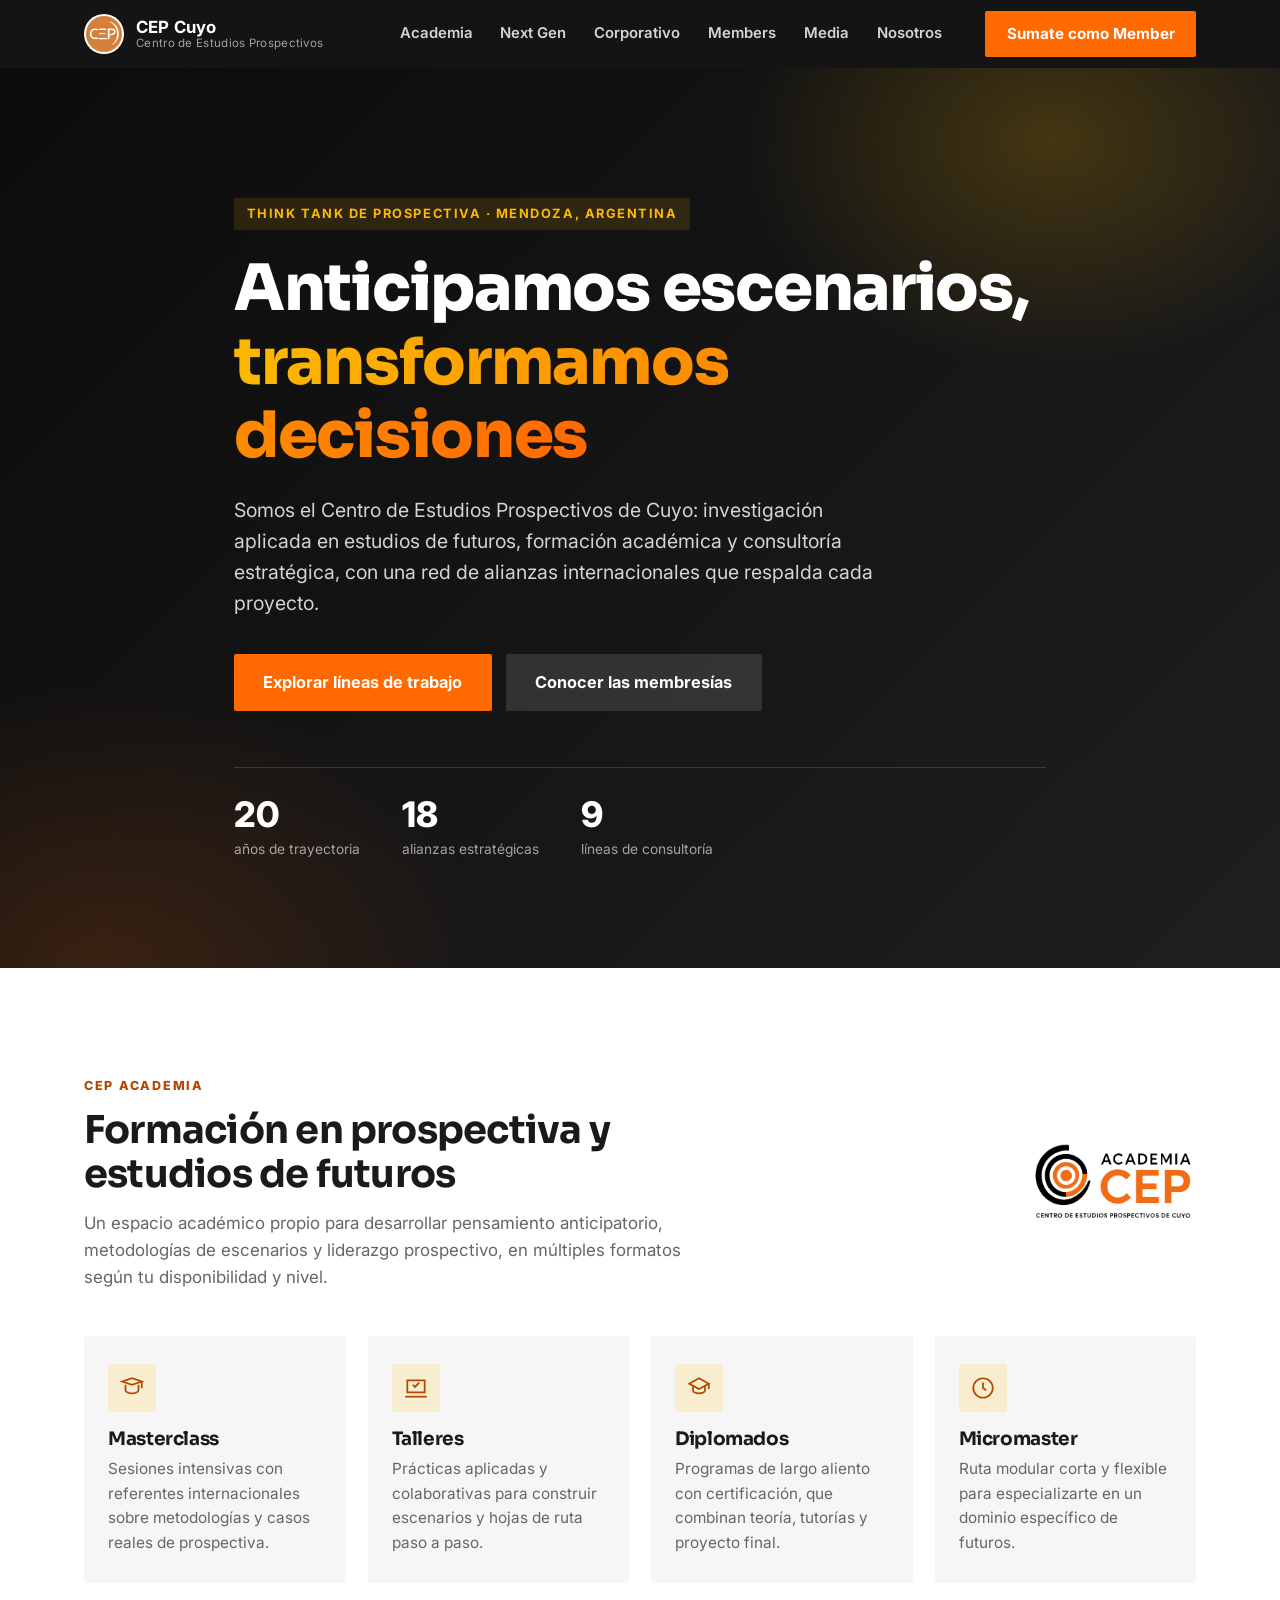
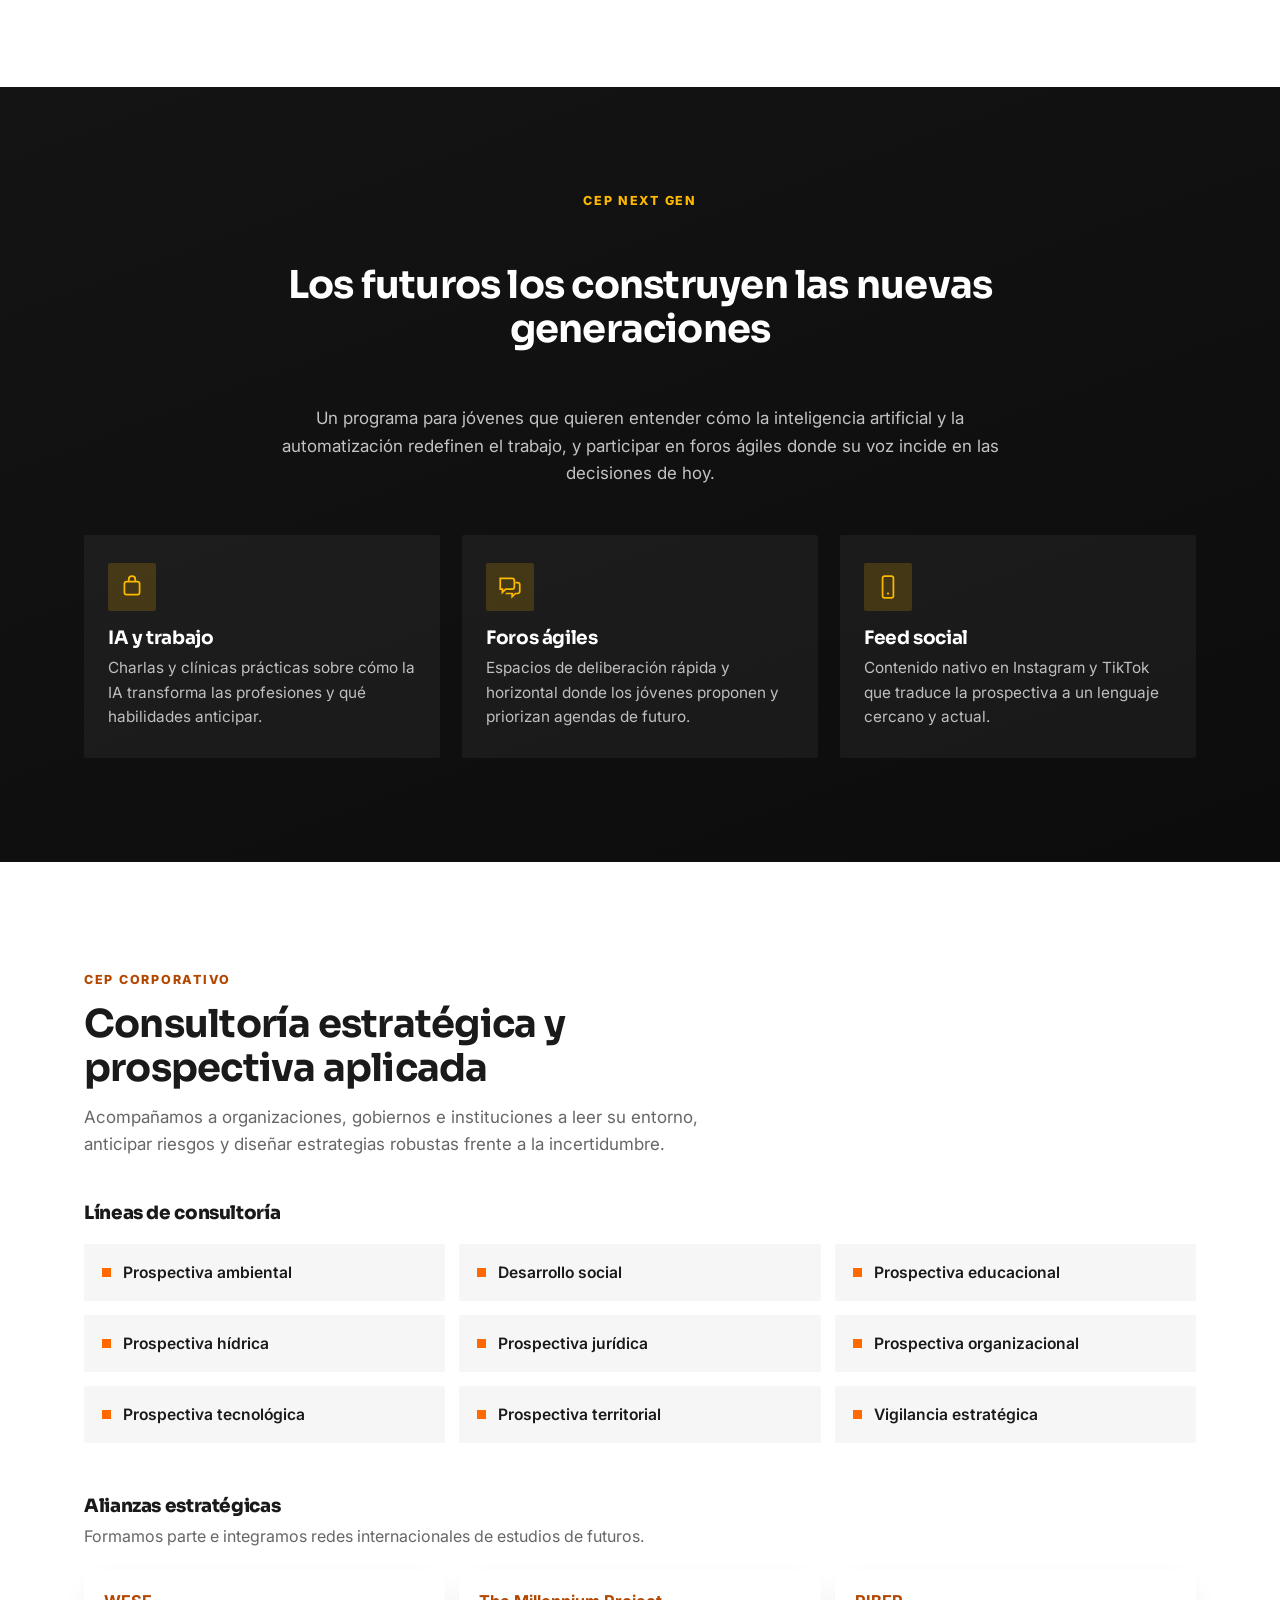
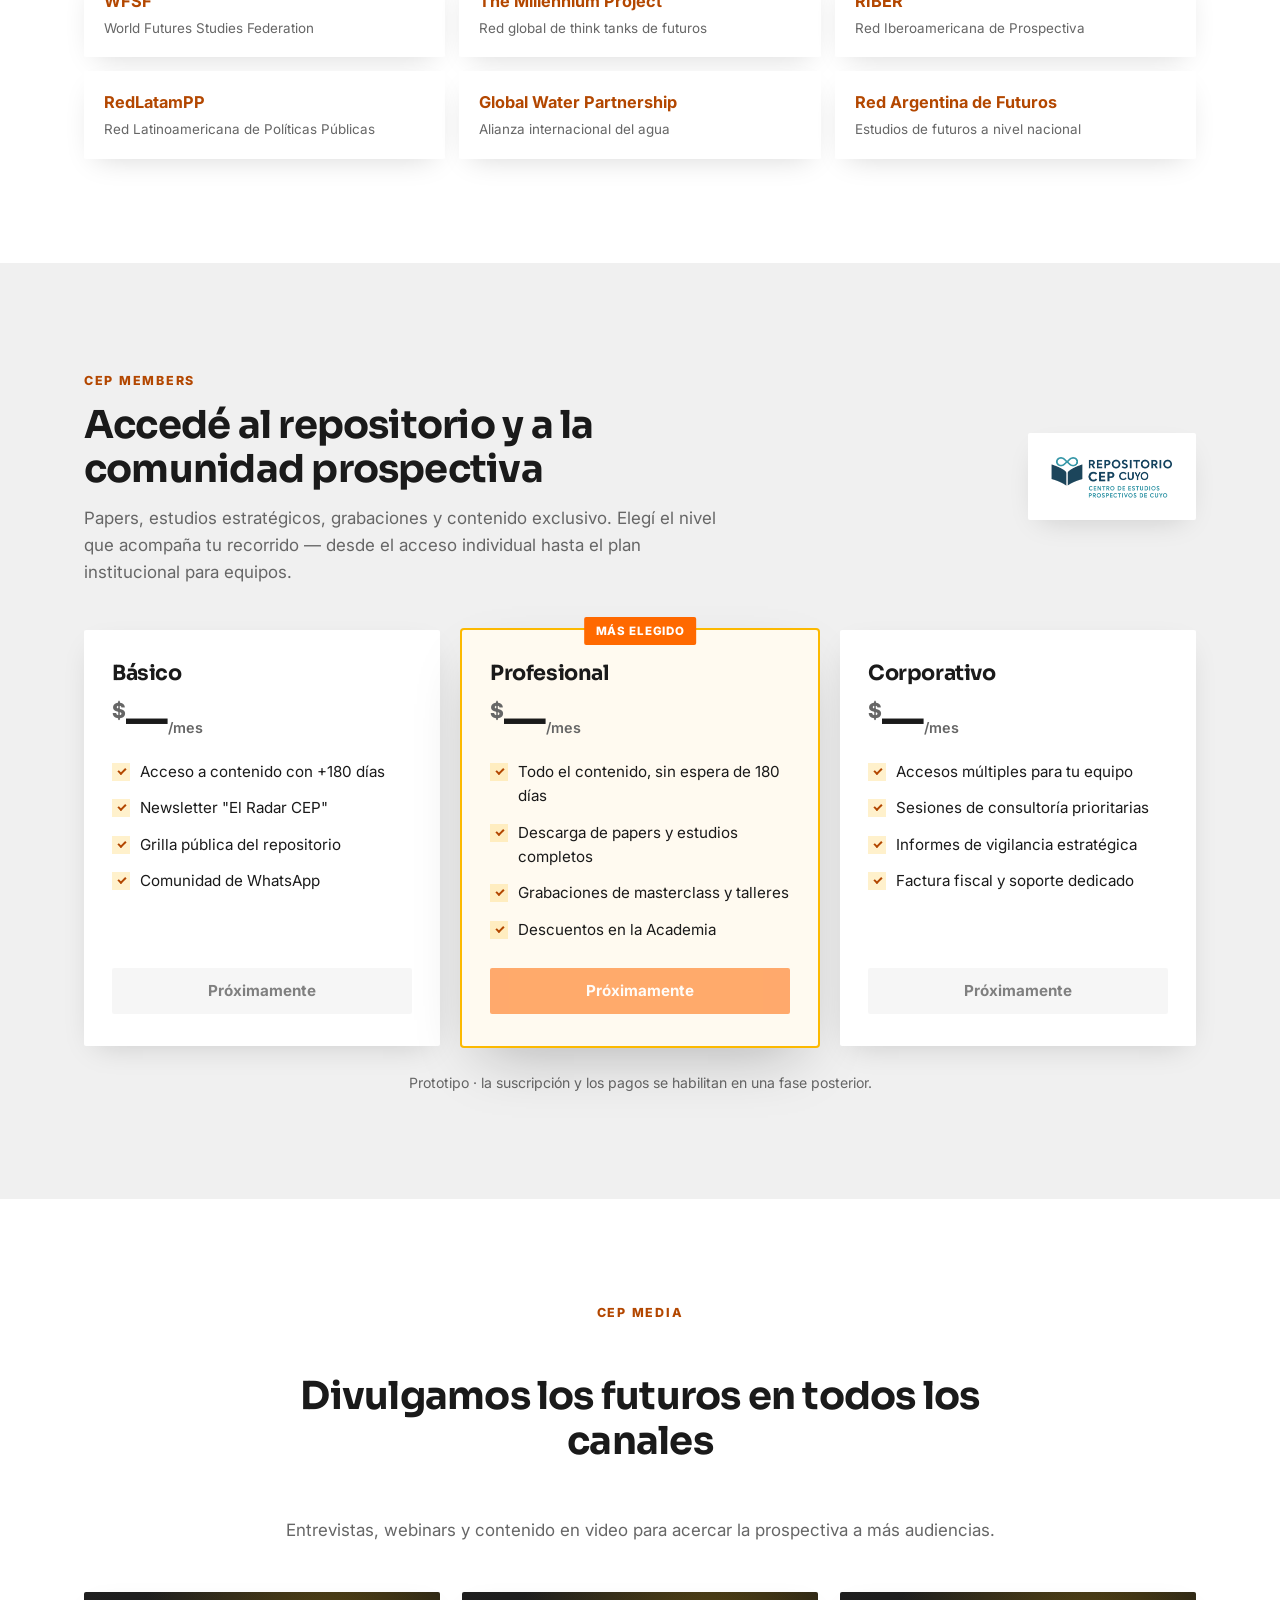
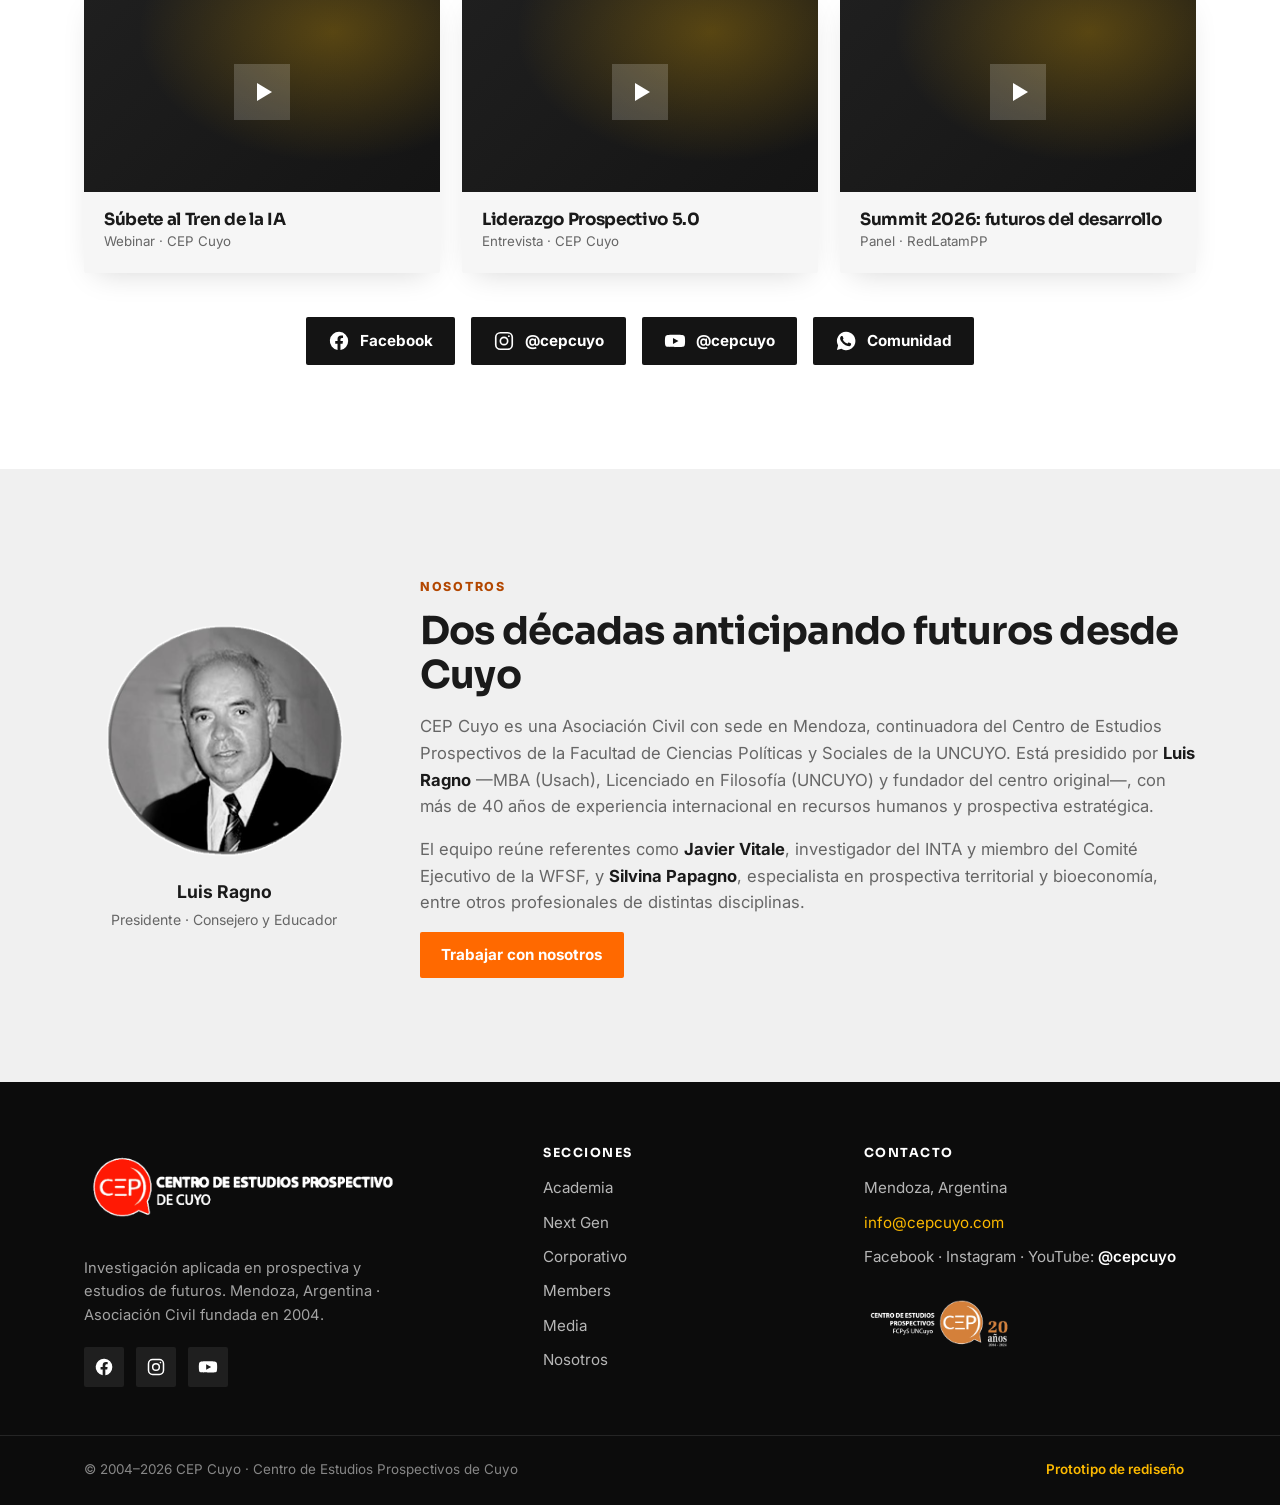
==== index.html @ 43d09554 "Tipografía profesional: Sora (títulos) + Inter (cuerpo) Reemplaza Arial/Helvetica del sistema por fu" ====
<!DOCTYPE html>
<html lang="es">
<head>
  <meta charset="UTF-8" />
  <meta name="viewport" content="width=device-width, initial-scale=1.0" />
  <title>CEP Cuyo — Centro de Estudios Prospectivos de Cuyo</title>
  <meta name="description" content="Centro de Estudios Prospectivos de Cuyo. Prospectiva y estudios de futuros: anticipamos escenarios, transformamos decisiones. Academia, consultoría, membresías y red internacional de alianzas." />
  <!-- Tipografías: Inter (cuerpo, estilo San Francisco/iPhone) + Sora (títulos) -->
  <link rel="preconnect" href="https://fonts.googleapis.com" />
  <link rel="preconnect" href="https://fonts.gstatic.com" crossorigin />
  <link href="https://fonts.googleapis.com/css2?family=Inter:wght@400;500;600;700&family=Sora:wght@600;700;800&display=swap" rel="stylesheet" />
  <link rel="stylesheet" href="style.css" />
</head>
<body>

  <!-- ===================== HEADER ===================== -->
  <header class="site-header" id="top">
    <div class="container header-inner">
      <a href="#top" class="brand">
        <img src="assets/img/logo-header-cep.png" alt="Logo CEP Cuyo" class="brand-logo" />
        <span class="brand-text">
          <strong>CEP Cuyo</strong>
          <small>Centro de Estudios Prospectivos</small>
        </span>
      </a>

      <nav class="main-nav" id="mainNav" aria-label="Navegación principal">
        <a href="#academia">Academia</a>
        <a href="#nextgen">Next Gen</a>
        <a href="#corporativo">Corporativo</a>
        <a href="#members">Members</a>
        <a href="#media">Media</a>
        <a href="#nosotros">Nosotros</a>
      </nav>

      <a href="#members" class="btn btn-teal header-cta">Sumate como Member</a>

      <button class="nav-toggle" id="navToggle" aria-label="Abrir menú" aria-expanded="false">
        <span></span><span></span><span></span>
      </button>
    </div>
  </header>

  <!-- ===================== HERO ===================== -->
  <section class="hero">
    <div class="hero-glow"></div>
    <div class="container hero-inner">
      <span class="eyebrow">Think tank de prospectiva · Mendoza, Argentina</span>
      <h1>Anticipamos escenarios,<br /><span class="accent">transformamos decisiones</span></h1>
      <p class="hero-sub">
        Somos el Centro de Estudios Prospectivos de Cuyo: investigación aplicada en
        estudios de futuros, formación académica y consultoría estratégica, con una red
        de alianzas internacionales que respalda cada proyecto.
      </p>
      <div class="hero-actions">
        <a href="#corporativo" class="btn btn-teal btn-lg">Explorar líneas de trabajo</a>
        <a href="#members" class="btn btn-ghost btn-lg">Conocer las membresías</a>
      </div>
      <div class="hero-stats">
        <div><strong>20</strong><span>años de trayectoria</span></div>
        <div><strong>18</strong><span>alianzas estratégicas</span></div>
        <div><strong>9</strong><span>líneas de consultoría</span></div>
      </div>
    </div>
  </section>

  <!-- ===================== ACADEMIA ===================== -->
  <section class="section" id="academia">
    <div class="container">
      <div class="section-head">
        <div class="section-head-text">
          <span class="kicker">CEP Academia</span>
          <h2>Formación en prospectiva y estudios de futuros</h2>
          <p>
            Un espacio académico propio para desarrollar pensamiento anticipatorio,
            metodologías de escenarios y liderazgo prospectivo, en múltiples formatos
            según tu disponibilidad y nivel.
          </p>
        </div>
        <img src="assets/img/logo-academia-cep.png" alt="Logo Academia CEP" class="section-brand" />
      </div>

      <div class="grid grid-4">
        <article class="card">
          <span class="card-icon" aria-hidden="true">
            <svg viewBox="0 0 24 24" fill="none" stroke="currentColor" stroke-width="1.6"><path d="M3 6l9-3 9 3-9 3-9-3z"/><path d="M21 6v6"/><path d="M6 9v5c0 1.5 3 3 6 3s6-1.5 6-3V9"/></svg>
          </span>
          <h3>Masterclass</h3>
          <p>Sesiones intensivas con referentes internacionales sobre metodologías y casos reales de prospectiva.</p>
        </article>
        <article class="card">
          <span class="card-icon" aria-hidden="true">
            <svg viewBox="0 0 24 24" fill="none" stroke="currentColor" stroke-width="1.6"><path d="M4 5h16v11H4z"/><path d="M2 20h20"/><path d="M9 9l2 2 4-4"/></svg>
          </span>
          <h3>Talleres</h3>
          <p>Prácticas aplicadas y colaborativas para construir escenarios y hojas de ruta paso a paso.</p>
        </article>
        <article class="card">
          <span class="card-icon" aria-hidden="true">
            <svg viewBox="0 0 24 24" fill="none" stroke="currentColor" stroke-width="1.6"><path d="M12 3l9 5-9 5-9-5 9-5z"/><path d="M6.5 10v4.5c0 1.2 2.5 2.5 5.5 2.5s5.5-1.3 5.5-2.5V10"/><path d="M21 8v5"/></svg>
          </span>
          <h3>Diplomados</h3>
          <p>Programas de largo aliento con certificación, que combinan teoría, tutorías y proyecto final.</p>
        </article>
        <article class="card">
          <span class="card-icon" aria-hidden="true">
            <svg viewBox="0 0 24 24" fill="none" stroke="currentColor" stroke-width="1.6"><circle cx="12" cy="12" r="9"/><path d="M12 7v5l3 2"/></svg>
          </span>
          <h3>Micromaster</h3>
          <p>Ruta modular corta y flexible para especializarte en un dominio específico de futuros.</p>
        </article>
      </div>
    </div>
  </section>

  <!-- ===================== NEXT GEN ===================== -->
  <section class="section section-dark" id="nextgen">
    <div class="container">
      <div class="section-head section-head-center">
        <span class="kicker kicker-light">CEP Next Gen</span>
        <h2>Los futuros los construyen las nuevas generaciones</h2>
        <p>
          Un programa para jóvenes que quieren entender cómo la inteligencia artificial y
          la automatización redefinen el trabajo, y participar en foros ágiles donde su voz
          incide en las decisiones de hoy.
        </p>
      </div>

      <div class="grid grid-3">
        <article class="card card-dark">
          <span class="card-icon" aria-hidden="true">
            <svg viewBox="0 0 24 24" fill="none" stroke="currentColor" stroke-width="1.6"><rect x="5" y="7" width="14" height="12" rx="2"/><path d="M9 7V5a3 3 0 016 0v2"/><path d="M9 12h.01M15 12h.01"/></svg>
          </span>
          <h3>IA y trabajo</h3>
          <p>Charlas y clínicas prácticas sobre cómo la IA transforma las profesiones y qué habilidades anticipar.</p>
        </article>
        <article class="card card-dark">
          <span class="card-icon" aria-hidden="true">
            <svg viewBox="0 0 24 24" fill="none" stroke="currentColor" stroke-width="1.6"><path d="M17 8h2a2 2 0 012 2v6a2 2 0 01-2 2h-2l-3 3v-3H8"/><path d="M3 4h11a2 2 0 012 2v6a2 2 0 01-2 2H8l-3 3v-3H3z"/></svg>
          </span>
          <h3>Foros ágiles</h3>
          <p>Espacios de deliberación rápida y horizontal donde los jóvenes proponen y priorizan agendas de futuro.</p>
        </article>
        <article class="card card-dark">
          <span class="card-icon" aria-hidden="true">
            <svg viewBox="0 0 24 24" fill="none" stroke="currentColor" stroke-width="1.6"><rect x="7" y="2" width="10" height="20" rx="2"/><path d="M11 18h2"/></svg>
          </span>
          <h3>Feed social</h3>
          <p>Contenido nativo en Instagram y TikTok que traduce la prospectiva a un lenguaje cercano y actual.</p>
        </article>
      </div>
    </div>
  </section>

  <!-- ===================== CORPORATIVO ===================== -->
  <section class="section" id="corporativo">
    <div class="container">
      <div class="section-head">
        <div class="section-head-text">
          <span class="kicker">CEP Corporativo</span>
          <h2>Consultoría estratégica y prospectiva aplicada</h2>
          <p>
            Acompañamos a organizaciones, gobiernos e instituciones a leer su entorno,
            anticipar riesgos y diseñar estrategias robustas frente a la incertidumbre.
          </p>
        </div>
      </div>

      <h3 class="subhead">Líneas de consultoría</h3>
      <div class="grid grid-3 tight">
        <div class="line-card"><span class="dot"></span>Prospectiva ambiental</div>
        <div class="line-card"><span class="dot"></span>Desarrollo social</div>
        <div class="line-card"><span class="dot"></span>Prospectiva educacional</div>
        <div class="line-card"><span class="dot"></span>Prospectiva hídrica</div>
        <div class="line-card"><span class="dot"></span>Prospectiva jurídica</div>
        <div class="line-card"><span class="dot"></span>Prospectiva organizacional</div>
        <div class="line-card"><span class="dot"></span>Prospectiva tecnológica</div>
        <div class="line-card"><span class="dot"></span>Prospectiva territorial</div>
        <div class="line-card"><span class="dot"></span>Vigilancia estratégica</div>
      </div>

      <h3 class="subhead subhead-spaced">Alianzas estratégicas</h3>
      <p class="subhead-note">Formamos parte e integramos redes internacionales de estudios de futuros.</p>
      <div class="grid grid-3 tight allies">
        <div class="ally-card">
          <strong>WFSF</strong>
          <span>World Futures Studies Federation</span>
        </div>
        <div class="ally-card">
          <strong>The Millennium Project</strong>
          <span>Red global de think tanks de futuros</span>
        </div>
        <div class="ally-card">
          <strong>RIBER</strong>
          <span>Red Iberoamericana de Prospectiva</span>
        </div>
        <div class="ally-card">
          <strong>RedLatamPP</strong>
          <span>Red Latinoamericana de Políticas Públicas</span>
        </div>
        <div class="ally-card">
          <strong>Global Water Partnership</strong>
          <span>Alianza internacional del agua</span>
        </div>
        <div class="ally-card">
          <strong>Red Argentina de Futuros</strong>
          <span>Estudios de futuros a nivel nacional</span>
        </div>
      </div>
    </div>
  </section>

  <!-- ===================== MEMBERS ===================== -->
  <section class="section section-muted" id="members">
    <div class="container">
      <div class="section-head">
        <div class="section-head-text">
          <span class="kicker">CEP Members</span>
          <h2>Accedé al repositorio y a la comunidad prospectiva</h2>
          <p>
            Papers, estudios estratégicos, grabaciones y contenido exclusivo. Elegí el
            nivel que acompaña tu recorrido — desde el acceso individual hasta el plan
            institucional para equipos.
          </p>
        </div>
        <img src="assets/img/logo-repositorio-cep.png" alt="Logo Repositorio CEP Cuyo" class="section-brand section-brand-boxed" />
      </div>

      <div class="grid grid-3 pricing">
        <article class="plan">
          <h3>Básico</h3>
          <p class="plan-price"><span>$</span>—<small>/mes</small></p>
          <ul>
            <li>Acceso a contenido con +180 días</li>
            <li>Newsletter "El Radar CEP"</li>
            <li>Grilla pública del repositorio</li>
            <li>Comunidad de WhatsApp</li>
          </ul>
          <button class="btn btn-outline btn-block" disabled>Próximamente</button>
        </article>

        <article class="plan plan-featured">
          <span class="plan-badge">Más elegido</span>
          <h3>Profesional</h3>
          <p class="plan-price"><span>$</span>—<small>/mes</small></p>
          <ul>
            <li>Todo el contenido, sin espera de 180 días</li>
            <li>Descarga de papers y estudios completos</li>
            <li>Grabaciones de masterclass y talleres</li>
            <li>Descuentos en la Academia</li>
          </ul>
          <button class="btn btn-teal btn-block" disabled>Próximamente</button>
        </article>

        <article class="plan">
          <h3>Corporativo</h3>
          <p class="plan-price"><span>$</span>—<small>/mes</small></p>
          <ul>
            <li>Accesos múltiples para tu equipo</li>
            <li>Sesiones de consultoría prioritarias</li>
            <li>Informes de vigilancia estratégica</li>
            <li>Factura fiscal y soporte dedicado</li>
          </ul>
          <button class="btn btn-outline btn-block" disabled>Próximamente</button>
        </article>
      </div>
      <p class="proto-note">Prototipo · la suscripción y los pagos se habilitan en una fase posterior.</p>
    </div>
  </section>

  <!-- ===================== MEDIA ===================== -->
  <section class="section" id="media">
    <div class="container">
      <div class="section-head section-head-center">
        <span class="kicker">CEP Media</span>
        <h2>Divulgamos los futuros en todos los canales</h2>
        <p>Entrevistas, webinars y contenido en video para acercar la prospectiva a más audiencias.</p>
      </div>

      <div class="grid grid-3 videos">
        <a class="video-card" href="#media" aria-label="Video próximamente">
          <span class="thumb"><span class="play" aria-hidden="true"></span></span>
          <h3>Súbete al Tren de la IA</h3>
          <small>Webinar · CEP Cuyo</small>
        </a>
        <a class="video-card" href="#media" aria-label="Video próximamente">
          <span class="thumb"><span class="play" aria-hidden="true"></span></span>
          <h3>Liderazgo Prospectivo 5.0</h3>
          <small>Entrevista · CEP Cuyo</small>
        </a>
        <a class="video-card" href="#media" aria-label="Video próximamente">
          <span class="thumb"><span class="play" aria-hidden="true"></span></span>
          <h3>Summit 2026: futuros del desarrollo</h3>
          <small>Panel · RedLatamPP</small>
        </a>
      </div>

      <div class="social-hub">
        <a href="https://facebook.com/cepcuyo" target="_blank" rel="noopener" class="social-btn" aria-label="Facebook">
          <svg viewBox="0 0 24 24" fill="currentColor"><path d="M22 12a10 10 0 10-11.6 9.9v-7H7.9V12h2.5V9.8c0-2.5 1.5-3.9 3.8-3.9 1.1 0 2.2.2 2.2.2v2.5h-1.2c-1.2 0-1.6.8-1.6 1.6V12h2.7l-.4 2.9h-2.3v7A10 10 0 0022 12z"/></svg>
          <span>Facebook</span>
        </a>
        <a href="https://instagram.com/cepcuyo" target="_blank" rel="noopener" class="social-btn" aria-label="Instagram">
          <svg viewBox="0 0 24 24" fill="none" stroke="currentColor" stroke-width="1.8"><rect x="3" y="3" width="18" height="18" rx="5"/><circle cx="12" cy="12" r="4"/><circle cx="17.3" cy="6.7" r="1" fill="currentColor" stroke="none"/></svg>
          <span>@cepcuyo</span>
        </a>
        <a href="https://youtube.com/@cepcuyo" target="_blank" rel="noopener" class="social-btn" aria-label="YouTube">
          <svg viewBox="0 0 24 24" fill="currentColor"><path d="M23 12s0-3.2-.4-4.7a2.5 2.5 0 00-1.7-1.7C19.3 5.2 12 5.2 12 5.2s-7.3 0-8.9.4A2.5 2.5 0 001.4 7.3C1 8.8 1 12 1 12s0 3.2.4 4.7a2.5 2.5 0 001.7 1.7c1.6.4 8.9.4 8.9.4s7.3 0 8.9-.4a2.5 2.5 0 001.7-1.7C23 15.2 23 12 23 12zM9.8 15.3V8.7l6 3.3-6 3.3z"/></svg>
          <span>@cepcuyo</span>
        </a>
        <a href="#members" class="social-btn" aria-label="WhatsApp">
          <svg viewBox="0 0 24 24" fill="currentColor"><path d="M12 2a10 10 0 00-8.6 15l-1.3 4.8 4.9-1.3A10 10 0 1012 2zm5.8 14.2c-.2.7-1.4 1.3-2 1.4-.5.1-1.2.1-1.9-.1-.4-.1-1-.3-1.8-.6-3.1-1.3-5.1-4.4-5.3-4.6-.1-.2-1.2-1.6-1.2-3s.7-2.1 1-2.4c.2-.3.5-.4.7-.4h.5c.2 0 .4 0 .6.5l.8 2c.1.2.1.4 0 .5l-.4.6c-.2.2-.3.4-.1.7.2.3.9 1.4 1.9 2.3 1.3 1.1 2.3 1.5 2.6 1.6.2.1.4.1.6-.1l.7-.9c.2-.2.4-.2.6-.1l2 .9c.2.1.4.2.4.3.1.2.1.9-.2 1.7z"/></svg>
          <span>Comunidad</span>
        </a>
      </div>
    </div>
  </section>

  <!-- ===================== NOSOTROS ===================== -->
  <section class="section section-muted" id="nosotros">
    <div class="container">
      <div class="about">
        <figure class="about-figure">
          <img src="assets/img/foto-luis-ragno.png" alt="Luis Ragno, Presidente de CEP Cuyo" />
          <figcaption>
            <strong>Luis Ragno</strong>
            <span>Presidente · Consejero y Educador</span>
          </figcaption>
        </figure>
        <div class="about-text">
          <span class="kicker">Nosotros</span>
          <h2>Dos décadas anticipando futuros desde Cuyo</h2>
          <p>
            CEP Cuyo es una Asociación Civil con sede en Mendoza, continuadora del Centro
            de Estudios Prospectivos de la Facultad de Ciencias Políticas y Sociales de la
            UNCUYO. Está presidido por <strong>Luis Ragno</strong> —MBA (Usach), Licenciado
            en Filosofía (UNCUYO) y fundador del centro original—, con más de 40 años de
            experiencia internacional en recursos humanos y prospectiva estratégica.
          </p>
          <p>
            El equipo reúne referentes como <strong>Javier Vitale</strong>, investigador
            del INTA y miembro del Comité Ejecutivo de la WFSF, y <strong>Silvina
            Papagno</strong>, especialista en prospectiva territorial y bioeconomía, entre
            otros profesionales de distintas disciplinas.
          </p>
          <a href="#corporativo" class="btn btn-teal">Trabajar con nosotros</a>
        </div>
      </div>
    </div>
  </section>

  <!-- ===================== FOOTER ===================== -->
  <footer class="site-footer">
    <div class="container footer-inner">
      <div class="footer-brand">
        <div class="footer-membrete">
          <img src="assets/img/membrete-cep-completo.png" alt="Centro de Estudios Prospectivos de Cuyo" />
        </div>
        <p>Investigación aplicada en prospectiva y estudios de futuros. Mendoza, Argentina · Asociación Civil fundada en 2004.</p>
        <div class="footer-social">
          <a href="https://facebook.com/cepcuyo" target="_blank" rel="noopener" aria-label="Facebook"><svg viewBox="0 0 24 24" fill="currentColor"><path d="M22 12a10 10 0 10-11.6 9.9v-7H7.9V12h2.5V9.8c0-2.5 1.5-3.9 3.8-3.9 1.1 0 2.2.2 2.2.2v2.5h-1.2c-1.2 0-1.6.8-1.6 1.6V12h2.7l-.4 2.9h-2.3v7A10 10 0 0022 12z"/></svg></a>
          <a href="https://instagram.com/cepcuyo" target="_blank" rel="noopener" aria-label="Instagram"><svg viewBox="0 0 24 24" fill="none" stroke="currentColor" stroke-width="1.8"><rect x="3" y="3" width="18" height="18" rx="5"/><circle cx="12" cy="12" r="4"/><circle cx="17.3" cy="6.7" r="1" fill="currentColor" stroke="none"/></svg></a>
          <a href="https://youtube.com/@cepcuyo" target="_blank" rel="noopener" aria-label="YouTube"><svg viewBox="0 0 24 24" fill="currentColor"><path d="M23 12s0-3.2-.4-4.7a2.5 2.5 0 00-1.7-1.7C19.3 5.2 12 5.2 12 5.2s-7.3 0-8.9.4A2.5 2.5 0 001.4 7.3C1 8.8 1 12 1 12s0 3.2.4 4.7a2.5 2.5 0 001.7 1.7c1.6.4 8.9.4 8.9.4s7.3 0 8.9-.4a2.5 2.5 0 001.7-1.7C23 15.2 23 12 23 12zM9.8 15.3V8.7l6 3.3-6 3.3z"/></svg></a>
        </div>
      </div>

      <nav class="footer-nav" aria-label="Secciones">
        <h4>Secciones</h4>
        <a href="#academia">Academia</a>
        <a href="#nextgen">Next Gen</a>
        <a href="#corporativo">Corporativo</a>
        <a href="#members">Members</a>
        <a href="#media">Media</a>
        <a href="#nosotros">Nosotros</a>
      </nav>

      <div class="footer-contact">
        <h4>Contacto</h4>
        <p>Mendoza, Argentina</p>
        <p><a href="mailto:info@cepcuyo.com">info@cepcuyo.com</a></p>
        <p>Facebook · Instagram · YouTube: <span>@cepcuyo</span></p>
        <img src="assets/img/badge-cep-20-anos.png" alt="20 años · 2004–2024" class="footer-badge" />
      </div>
    </div>

    <div class="footer-bottom">
      <div class="container">
        <span>© 2004–2026 CEP Cuyo · Centro de Estudios Prospectivos de Cuyo</span>
        <span class="proto-tag">Prototipo de rediseño</span>
      </div>
    </div>
  </footer>

  <script>
    // Menú mobile
    var toggle = document.getElementById('navToggle');
    var nav = document.getElementById('mainNav');
    toggle.addEventListener('click', function () {
      var open = nav.classList.toggle('open');
      toggle.classList.toggle('active', open);
      toggle.setAttribute('aria-expanded', open ? 'true' : 'false');
    });
    nav.querySelectorAll('a').forEach(function (a) {
      a.addEventListener('click', function () {
        nav.classList.remove('open');
        toggle.classList.remove('active');
        toggle.setAttribute('aria-expanded', 'false');
      });
    });

    // Sombra del header al hacer scroll
    var header = document.querySelector('.site-header');
    window.addEventListener('scroll', function () {
      header.classList.toggle('scrolled', window.scrollY > 12);
    });
  </script>
</body>
</html>
---- style.css ----
/* =========================================================
   CEP Cuyo — Prototipo de rediseño v2
   Paleta: naranja de marca (#fcb900) + naranja fuerte (#ff6900)
   Textos / fondos: neutros. Bordes: ninguno. Radios: mínimos.
   ========================================================= */

:root {
  /* --- Naranjas de marca --- */
  --orange:        #fcb900;   /* primario: logos, acentos, detalles */
  --orange-strong: #ff6900;   /* secundario: botones y CTAs puntuales */
  --orange-hover:  #e65c00;   /* hover del naranja fuerte */
  --orange-ink:    #b34700;   /* naranja para texto sobre fondo claro (contraste AA) */

  /* --- Neutros: texto y fondos --- */
  --dark:       #141414;   /* fondos oscuros */
  --dark-2:     #1f1f1f;   /* fondos oscuros, variante */
  --dark-deep:  #0c0c0c;   /* fondos más profundos */
  --ink:        #1a1a1a;   /* texto sobre claro */
  --muted:      #666666;   /* texto secundario */
  --bg:         #ffffff;
  --bg-soft:    #f6f6f6;   /* tarjetas / superficies suaves */
  --bg-muted:   #f0f0f0;   /* secciones muted */
  --white:      #ffffff;

  --radius:    2px;
  --radius-sm: 2px;
  --shadow:    0 10px 30px -12px rgba(0, 0, 0, .18);
  --shadow-lg: 0 24px 60px -20px rgba(0, 0, 0, .28);
  --ease:      cubic-bezier(.4, 0, .2, 1);
  --maxw:      1160px;
  /* Tipografía: Inter para cuerpo/UI (estilo San Francisco de iPhone),
     Sora para títulos. Fallback al system-ui de Apple si no cargan. */
  --font:      'Inter', -apple-system, BlinkMacSystemFont, 'SF Pro Text', 'Segoe UI', Roboto, Helvetica, Arial, sans-serif;
  --font-head: 'Sora', 'Inter', -apple-system, BlinkMacSystemFont, 'SF Pro Display', 'Segoe UI', sans-serif;
}

* { box-sizing: border-box; }

html { scroll-behavior: smooth; scroll-padding-top: 84px; }

body {
  margin: 0;
  font-family: var(--font);
  color: var(--ink);
  background: var(--bg);
  line-height: 1.6;
  -webkit-font-smoothing: antialiased;
  text-rendering: optimizeLegibility;
}

img { max-width: 100%; display: block; }
a { color: inherit; text-decoration: none; }

.container { width: 100%; max-width: var(--maxw); margin: 0 auto; padding: 0 24px; }

h1, h2, h3, h4 { margin: 0; font-family: var(--font-head); line-height: 1.15; letter-spacing: -.02em; font-weight: 700; }
h2 { font-size: clamp(1.7rem, 3vw, 2.4rem); }
p { margin: 0; }

/* ---------- Botones ---------- */
.btn {
  --btn-pad: .72em 1.4em;
  display: inline-flex; align-items: center; justify-content: center; gap: .5em;
  padding: var(--btn-pad);
  font: inherit; font-weight: 700; font-size: .95rem;
  border-radius: var(--radius); border: 0;
  cursor: pointer; white-space: nowrap;
  transition: transform .2s var(--ease), background .2s var(--ease),
              box-shadow .2s var(--ease), color .2s var(--ease);
}
.btn-lg { --btn-pad: .95em 1.8em; font-size: 1.02rem; }
.btn:active { transform: translateY(1px); }

/* CTA principal: naranja fuerte */
.btn-primary,
.btn-teal { background: var(--orange-strong); color: #fff; }
.btn-primary:hover,
.btn-teal:hover { background: var(--orange-hover); color: #fff;
  box-shadow: 0 10px 26px -10px rgba(255, 105, 0, .55); transform: translateY(-2px); }

/* Botón sobre fondo oscuro */
.btn-ghost { background: rgba(255,255,255,.12); color: #fff; }
.btn-ghost:hover { background: rgba(255,255,255,.22); transform: translateY(-2px); }

/* Botón secundario claro */
.btn-outline { background: var(--bg-muted); color: var(--ink); }
.btn-outline:hover:not([disabled]) { background: var(--orange); color: var(--ink); }

.btn-block { width: 100%; }
.btn[disabled] { opacity: .55; cursor: not-allowed; }

/* =========================================================
   HEADER
   ========================================================= */
.site-header {
  position: sticky; top: 0; z-index: 50;
  background: var(--dark);
  transition: box-shadow .3s var(--ease), background .3s var(--ease);
}
.site-header.scrolled { box-shadow: 0 8px 30px -12px rgba(0,0,0,.5); background: var(--dark-deep); }

.header-inner { display: flex; align-items: center; gap: 24px; height: 68px; }

.brand { display: flex; align-items: center; gap: 12px; margin-right: auto; }
.brand-logo { width: 40px; height: 40px; border-radius: 50%; background: #fff; padding: 2px; }
.brand-text { display: flex; flex-direction: column; line-height: 1.1; }
.brand-text strong { color: #fff; font-size: 1.05rem; letter-spacing: .2px; }
.brand-text small { color: rgba(255,255,255,.6); font-size: .72rem; letter-spacing: .3px; }

.main-nav { display: flex; gap: 4px; }
.main-nav a {
  color: rgba(255,255,255,.82); font-size: .93rem; font-weight: 600;
  padding: .5em .8em; border-radius: var(--radius); position: relative;
  transition: color .2s var(--ease), background .2s var(--ease);
}
.main-nav a::after {
  content: ""; position: absolute; left: .8em; right: .8em; bottom: .32em; height: 2px;
  background: var(--orange-strong); transform: scaleX(0); transform-origin: left;
  transition: transform .25s var(--ease);
}
.main-nav a:hover { color: #fff; }
.main-nav a:hover::after { transform: scaleX(1); }

.header-cta { margin-left: 8px; }

.nav-toggle { display: none; flex-direction: column; gap: 5px; background: none; border: 0; cursor: pointer; padding: 8px; }
.nav-toggle span { width: 24px; height: 2px; background: #fff; transition: transform .3s var(--ease), opacity .2s var(--ease); }
.nav-toggle.active span:nth-child(1) { transform: translateY(7px) rotate(45deg); }
.nav-toggle.active span:nth-child(2) { opacity: 0; }
.nav-toggle.active span:nth-child(3) { transform: translateY(-7px) rotate(-45deg); }

/* =========================================================
   HERO
   ========================================================= */
.hero {
  position: relative; overflow: hidden;
  background: linear-gradient(135deg, var(--dark-deep) 0%, var(--dark) 45%, var(--dark-2) 100%);
  color: #fff;
  padding: clamp(70px, 11vw, 130px) 0 clamp(64px, 9vw, 108px);
}
.hero-glow {
  position: absolute; inset: 0; pointer-events: none;
  background:
    radial-gradient(520px 380px at 82% 8%, rgba(252,185,0,.20), transparent 60%),
    radial-gradient(620px 460px at 8% 100%, rgba(255,105,0,.16), transparent 62%);
}
.hero-inner { position: relative; max-width: 860px; }
.eyebrow {
  display: inline-block; font-size: .8rem; font-weight: 700; letter-spacing: .12em; text-transform: uppercase;
  color: var(--orange); background: rgba(252,185,0,.12);
  padding: .45em 1em; border-radius: var(--radius); margin-bottom: 22px;
}
.hero h1 { font-size: clamp(2.2rem, 5.4vw, 4rem); font-weight: 800; letter-spacing: -.02em; }
.hero h1 .accent {
  background: linear-gradient(90deg, var(--orange) 0%, var(--orange-strong) 100%);
  -webkit-background-clip: text; background-clip: text; color: transparent;
}
.hero-sub { margin: 22px 0 0; font-size: clamp(1.02rem, 1.6vw, 1.22rem); color: rgba(255,255,255,.82); max-width: 640px; }
.hero-actions { display: flex; flex-wrap: wrap; gap: 14px; margin-top: 34px; }

.hero-stats {
  display: flex; flex-wrap: wrap; gap: 42px; margin-top: 56px; padding-top: 30px;
  box-shadow: inset 0 1px 0 rgba(255,255,255,.14);
}
.hero-stats div { display: flex; flex-direction: column; }
.hero-stats strong { font-size: 2.2rem; font-weight: 800; color: #fff; line-height: 1; }
.hero-stats span { font-size: .86rem; color: rgba(255,255,255,.6); margin-top: 6px; }

/* =========================================================
   SECCIONES (base)
   ========================================================= */
.section { padding: clamp(64px, 9vw, 104px) 0; }
.section-muted { background: var(--bg-muted); }
.section-dark { background: linear-gradient(160deg, var(--dark) 0%, var(--dark-deep) 100%); color: #fff; }

.section-head { display: flex; align-items: flex-start; justify-content: space-between; gap: 40px; margin-bottom: 44px; }
.section-head-text { max-width: 640px; }
.section-head-center { flex-direction: column; align-items: center; text-align: center; max-width: 720px; margin: 0 auto 48px; }
.section-head p { margin-top: 14px; color: var(--muted); font-size: 1.06rem; }
.section-dark .section-head p { color: rgba(255,255,255,.75); }

.kicker {
  display: inline-block; font-size: .78rem; font-weight: 800; letter-spacing: .14em; text-transform: uppercase;
  color: var(--orange-ink); margin-bottom: 12px;
}
.kicker-light { color: var(--orange); }

.section-brand { width: 168px; height: auto; flex-shrink: 0; align-self: center; }
.section-brand-boxed { background: #fff; padding: 14px 18px; border-radius: var(--radius-sm); box-shadow: var(--shadow); }

.subhead { font-size: 1.15rem; font-weight: 800; margin-bottom: 20px; color: var(--ink); }
.subhead-spaced { margin-top: 52px; }
.subhead-note { color: var(--muted); margin: -12px 0 20px; }

/* ---------- Grids ---------- */
.grid { display: grid; gap: 22px; }
.grid-4 { grid-template-columns: repeat(4, 1fr); }
.grid-3 { grid-template-columns: repeat(3, 1fr); }
.grid.tight { gap: 14px; }

/* ---------- Cards genéricas ---------- */
.card {
  background: var(--bg-soft); border-radius: var(--radius);
  padding: 28px 24px; transition: transform .28s var(--ease), box-shadow .28s var(--ease);
}
.card:hover { transform: translateY(-5px); box-shadow: var(--shadow-lg); }
.card h3 { font-size: 1.16rem; margin-bottom: 8px; }
.card p { color: var(--muted); font-size: .96rem; }

.card-icon {
  display: inline-flex; width: 48px; height: 48px; margin-bottom: 16px;
  align-items: center; justify-content: center;
  color: var(--orange-ink); background: rgba(252,185,0,.16); border-radius: var(--radius);
}
.card-icon svg { width: 26px; height: 26px; }

.card-dark { background: rgba(255,255,255,.05); }
.card-dark:hover { background: rgba(255,255,255,.08); }
.card-dark h3 { color: #fff; }
.card-dark p { color: rgba(255,255,255,.72); }
.card-dark .card-icon { color: var(--orange); background: rgba(252,185,0,.18); }

/* ---------- Corporativo: líneas + alianzas ---------- */
.line-card {
  display: flex; align-items: center; gap: 12px;
  background: var(--bg-soft); border-radius: var(--radius-sm);
  padding: 16px 18px; font-weight: 600; font-size: .98rem;
  transition: transform .22s var(--ease), box-shadow .22s var(--ease);
}
.line-card:hover { transform: translateX(4px); box-shadow: var(--shadow); }
.line-card .dot { width: 9px; height: 9px; background: var(--orange-strong); flex-shrink: 0; }

.allies { margin-top: 4px; }
.ally-card {
  display: flex; flex-direction: column; gap: 4px;
  background: #fff; border-radius: var(--radius-sm); padding: 18px 20px;
  box-shadow: var(--shadow);
  transition: transform .22s var(--ease), box-shadow .22s var(--ease);
}
.ally-card:hover { transform: translateY(-3px); box-shadow: var(--shadow-lg); }
.ally-card strong { font-size: 1.02rem; color: var(--orange-ink); }
.ally-card span { font-size: .84rem; color: var(--muted); }

/* =========================================================
   MEMBERS — pricing
   ========================================================= */
.pricing { align-items: stretch; }
.plan {
  position: relative; display: flex; flex-direction: column;
  background: #fff; border-radius: var(--radius);
  padding: 32px 28px; box-shadow: var(--shadow);
  transition: transform .28s var(--ease), box-shadow .28s var(--ease);
}
.plan:hover { transform: translateY(-4px); box-shadow: var(--shadow-lg); }
.plan h3 { font-size: 1.3rem; }
.plan-price { font-size: 2.6rem; font-weight: 800; color: var(--ink); margin: 12px 0 20px; line-height: 1; }
.plan-price span { font-size: 1.3rem; vertical-align: super; color: var(--muted); }
.plan-price small { font-size: .9rem; font-weight: 600; color: var(--muted); }
.plan ul { list-style: none; padding: 0; margin: 0 0 26px; display: grid; gap: 12px; }
.plan li { position: relative; padding-left: 28px; font-size: .95rem; color: var(--ink); }
.plan li::before {
  content: ""; position: absolute; left: 0; top: 3px; width: 18px; height: 18px;
  background: rgba(252,185,0,.20);
}
.plan li::after {
  content: ""; position: absolute; left: 6px; top: 8px; width: 6px; height: 3px;
  border-left: 2px solid var(--orange-ink); border-bottom: 2px solid var(--orange-ink);
  transform: rotate(-45deg);
}
.plan .btn { margin-top: auto; }

.plan-featured {
  box-shadow: 0 0 0 2px var(--orange), var(--shadow-lg);
  background: #fffaf0;
}
.plan-badge {
  position: absolute; top: -13px; left: 50%; transform: translateX(-50%);
  background: var(--orange-strong); color: #fff; font-size: .72rem; font-weight: 800;
  letter-spacing: .06em; text-transform: uppercase; padding: .4em 1em; border-radius: var(--radius);
  white-space: nowrap;
}

.proto-note { text-align: center; margin-top: 26px; font-size: .88rem; color: var(--muted); }

/* =========================================================
   MEDIA
   ========================================================= */
.video-card {
  background: var(--bg-soft); border-radius: var(--radius);
  overflow: hidden; box-shadow: var(--shadow);
  transition: transform .28s var(--ease), box-shadow .28s var(--ease);
}
.video-card:hover { transform: translateY(-5px); box-shadow: var(--shadow-lg); }
.video-card .thumb {
  display: flex; align-items: center; justify-content: center;
  aspect-ratio: 16 / 9; position: relative;
  background: linear-gradient(135deg, var(--dark-2) 0%, var(--dark) 100%);
}
.video-card .thumb::after {
  content: ""; position: absolute; inset: 0;
  background: radial-gradient(300px 200px at 70% 20%, rgba(252,185,0,.28), transparent 65%);
}
.video-card .play {
  position: relative; z-index: 1; width: 56px; height: 56px;
  background: rgba(255,255,255,.18);
  display: flex; align-items: center; justify-content: center;
  transition: transform .25s var(--ease), background .25s var(--ease);
}
.video-card .play::before {
  content: ""; border-style: solid; border-width: 9px 0 9px 15px;
  border-color: transparent transparent transparent #fff; margin-left: 4px;
}
.video-card:hover .play { transform: scale(1.1); background: var(--orange-strong); }
.video-card h3 { font-size: 1.05rem; padding: 18px 20px 2px; }
.video-card small { display: block; padding: 0 20px 20px; color: var(--muted); }

.social-hub { display: flex; flex-wrap: wrap; justify-content: center; gap: 16px; margin-top: 44px; }
.social-btn {
  display: inline-flex; align-items: center; gap: 10px;
  padding: 12px 22px; border-radius: var(--radius); font-weight: 700; font-size: .95rem;
  background: var(--dark); color: #fff;
  transition: transform .22s var(--ease), background .22s var(--ease), box-shadow .22s var(--ease);
}
.social-btn svg { width: 22px; height: 22px; }
.social-btn:hover { background: var(--orange-strong); transform: translateY(-3px); box-shadow: 0 12px 26px -12px rgba(255,105,0,.6); }

/* =========================================================
   NOSOTROS
   ========================================================= */
.about { display: grid; grid-template-columns: 280px 1fr; gap: 56px; align-items: center; }
.about-figure { margin: 0; text-align: center; }
.about-figure img {
  width: 240px; height: auto;
  margin: 0 auto;
}
.about-figure figcaption { margin-top: 18px; display: flex; flex-direction: column; gap: 2px; }
.about-figure strong { font-size: 1.1rem; color: var(--ink); }
.about-figure span { font-size: .88rem; color: var(--muted); }
.about-text h2 { margin-bottom: 16px; }
.about-text p { color: var(--muted); margin-bottom: 16px; font-size: 1.04rem; }
.about-text p strong { color: var(--ink); }

/* =========================================================
   FOOTER
   ========================================================= */
.site-footer { background: var(--dark-deep); color: rgba(255,255,255,.8); }
.footer-inner { display: grid; grid-template-columns: 1.5fr 1fr 1.2fr; gap: 44px; padding-top: 64px; padding-bottom: 48px; }
.footer-membrete { display: inline-block; max-width: 320px; }
.footer-membrete img { width: 100%; }
.footer-brand > p { margin-top: 18px; font-size: .92rem; color: rgba(255,255,255,.62); max-width: 340px; }

.footer-social { display: flex; gap: 12px; margin-top: 20px; }
.footer-social a {
  width: 40px; height: 40px; border-radius: var(--radius); display: flex; align-items: center; justify-content: center;
  background: rgba(255,255,255,.08); color: #fff; transition: background .2s var(--ease), transform .2s var(--ease);
}
.footer-social a svg { width: 20px; height: 20px; }
.footer-social a:hover { background: var(--orange-strong); transform: translateY(-3px); }

.footer-nav, .footer-contact { display: flex; flex-direction: column; gap: 10px; }
.footer-nav h4, .footer-contact h4 { color: #fff; font-size: .78rem; letter-spacing: .12em; text-transform: uppercase; margin-bottom: 6px; }
.footer-nav a { color: rgba(255,255,255,.7); font-size: .95rem; transition: color .2s var(--ease); width: fit-content; }
.footer-nav a:hover { color: var(--orange); }
.footer-contact p { font-size: .95rem; color: rgba(255,255,255,.7); }
.footer-contact a { color: var(--orange); }
.footer-contact span { color: #fff; font-weight: 600; }
.footer-badge { width: 150px; margin-top: 14px; border-radius: var(--radius); }

.footer-bottom { box-shadow: inset 0 1px 0 rgba(255,255,255,.10); padding: 20px 0; }
.footer-bottom .container { display: flex; justify-content: space-between; align-items: center; gap: 16px; flex-wrap: wrap; }
.footer-bottom span { font-size: .84rem; color: rgba(255,255,255,.5); }
.proto-tag {
  color: var(--orange) !important;
  padding: .3em .9em; font-weight: 600;
}

/* =========================================================
   RESPONSIVE
   ========================================================= */
@media (max-width: 960px) {
  .grid-4 { grid-template-columns: repeat(2, 1fr); }
  .about { grid-template-columns: 1fr; gap: 32px; text-align: center; }
  .about-text { text-align: left; }
  .footer-inner { grid-template-columns: 1fr 1fr; }
  .footer-brand { grid-column: 1 / -1; }
}

@media (max-width: 820px) {
  .header-cta { display: none; }
  .nav-toggle { display: flex; }
  .main-nav {
    position: absolute; top: 68px; left: 0; right: 0;
    flex-direction: column; gap: 0;
    background: var(--dark-deep);
    padding: 8px 16px 16px;
    max-height: 0; overflow: hidden; opacity: 0;
    transition: max-height .35s var(--ease), opacity .3s var(--ease), padding .3s var(--ease);
  }
  .main-nav.open { max-height: 420px; opacity: 1; }
  .main-nav a { padding: .9em .6em; }
  .main-nav a::after { display: none; }
  .section-head { flex-direction: column; }
  .section-brand { align-self: flex-start; }
}

@media (max-width: 620px) {
  .grid-4, .grid-3 { grid-template-columns: 1fr; }
  .hero-stats { gap: 28px; }
  .hero-stats strong { font-size: 1.8rem; }
  .footer-inner { grid-template-columns: 1fr; }
  .footer-bottom .container { flex-direction: column; align-items: flex-start; }
}
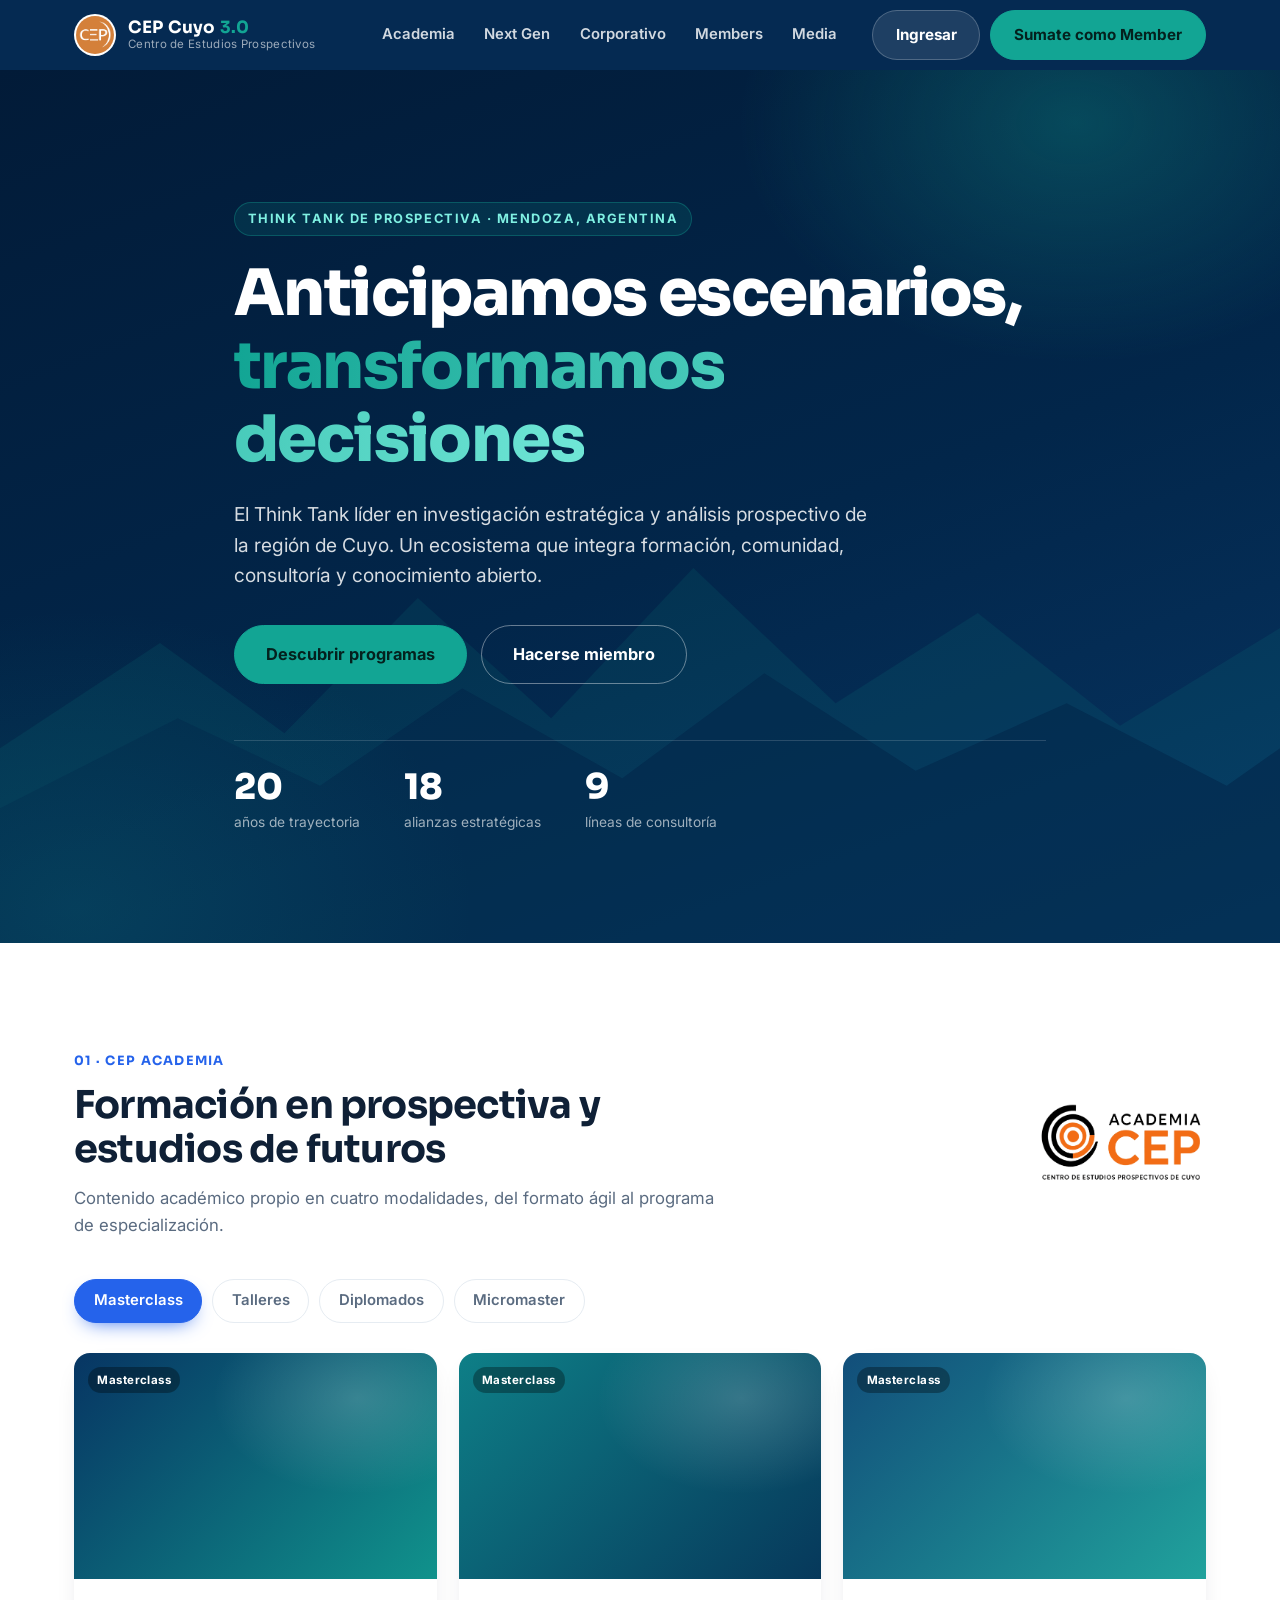
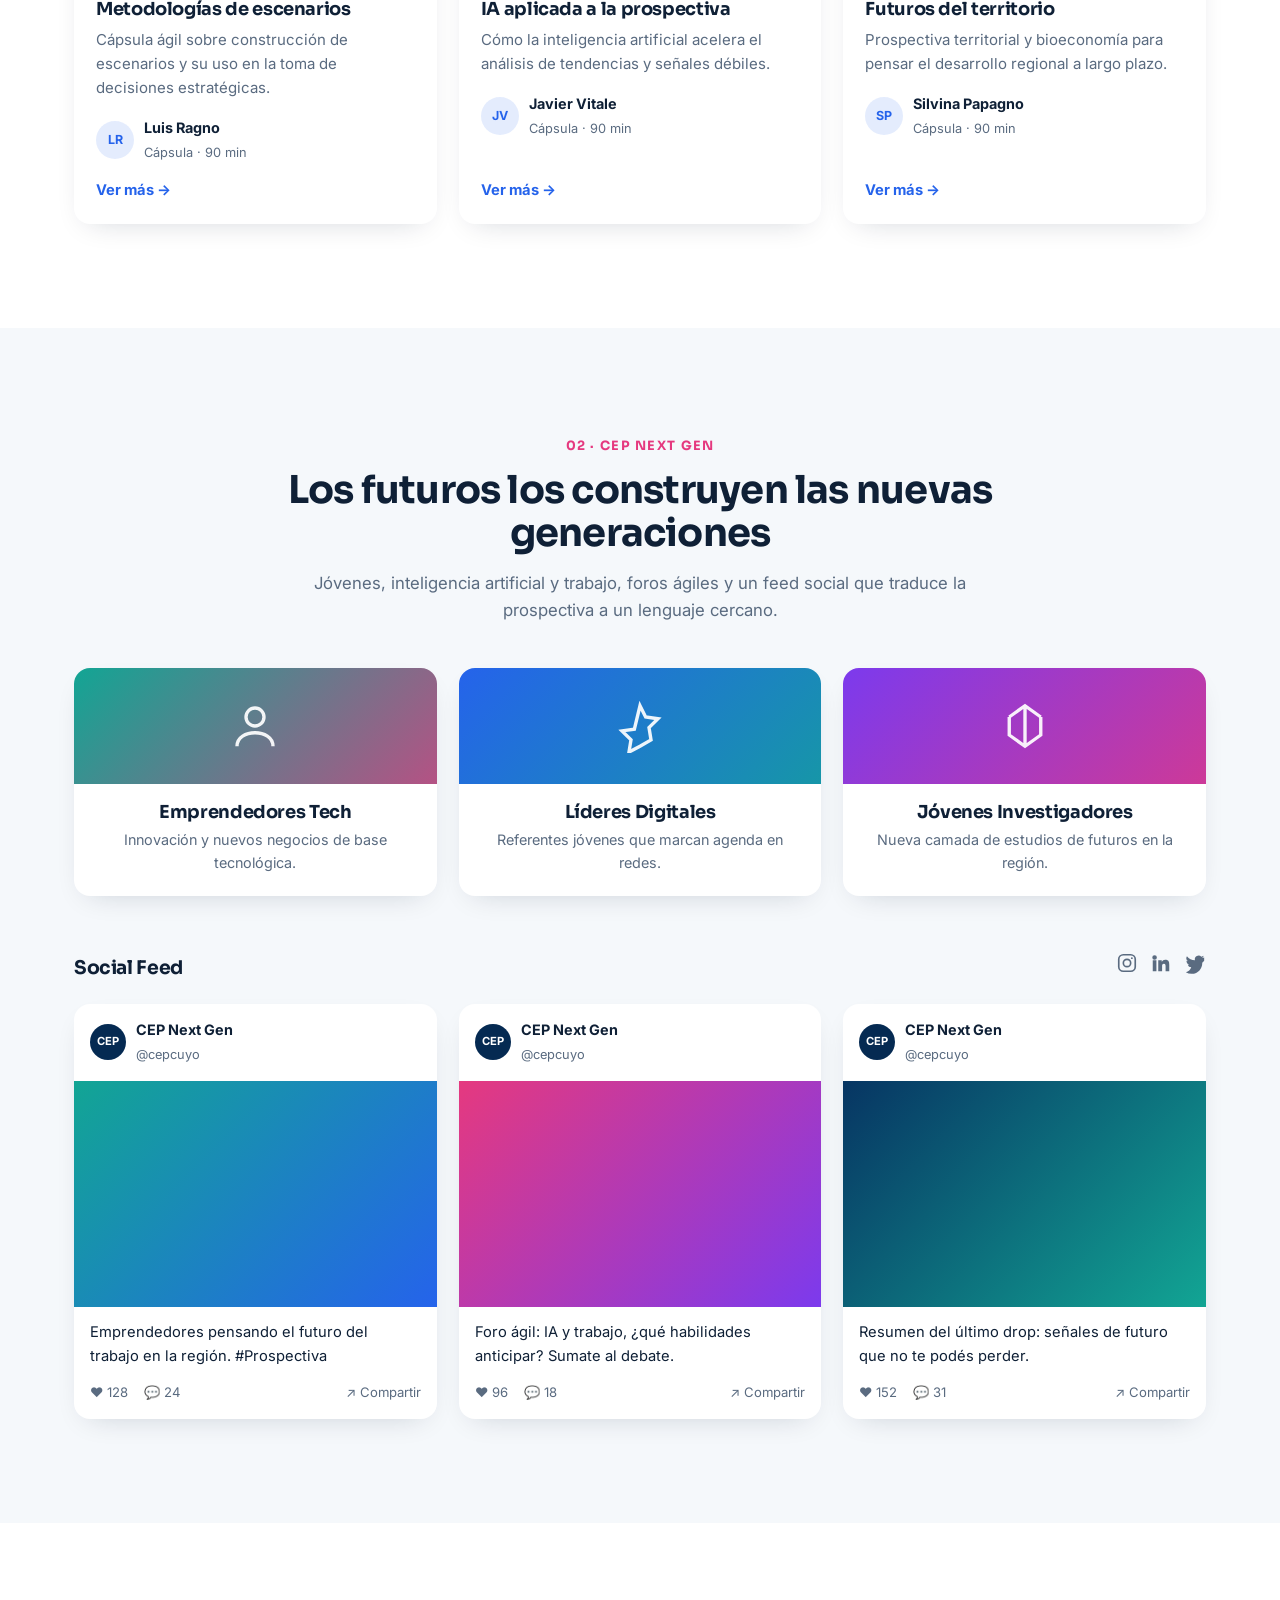
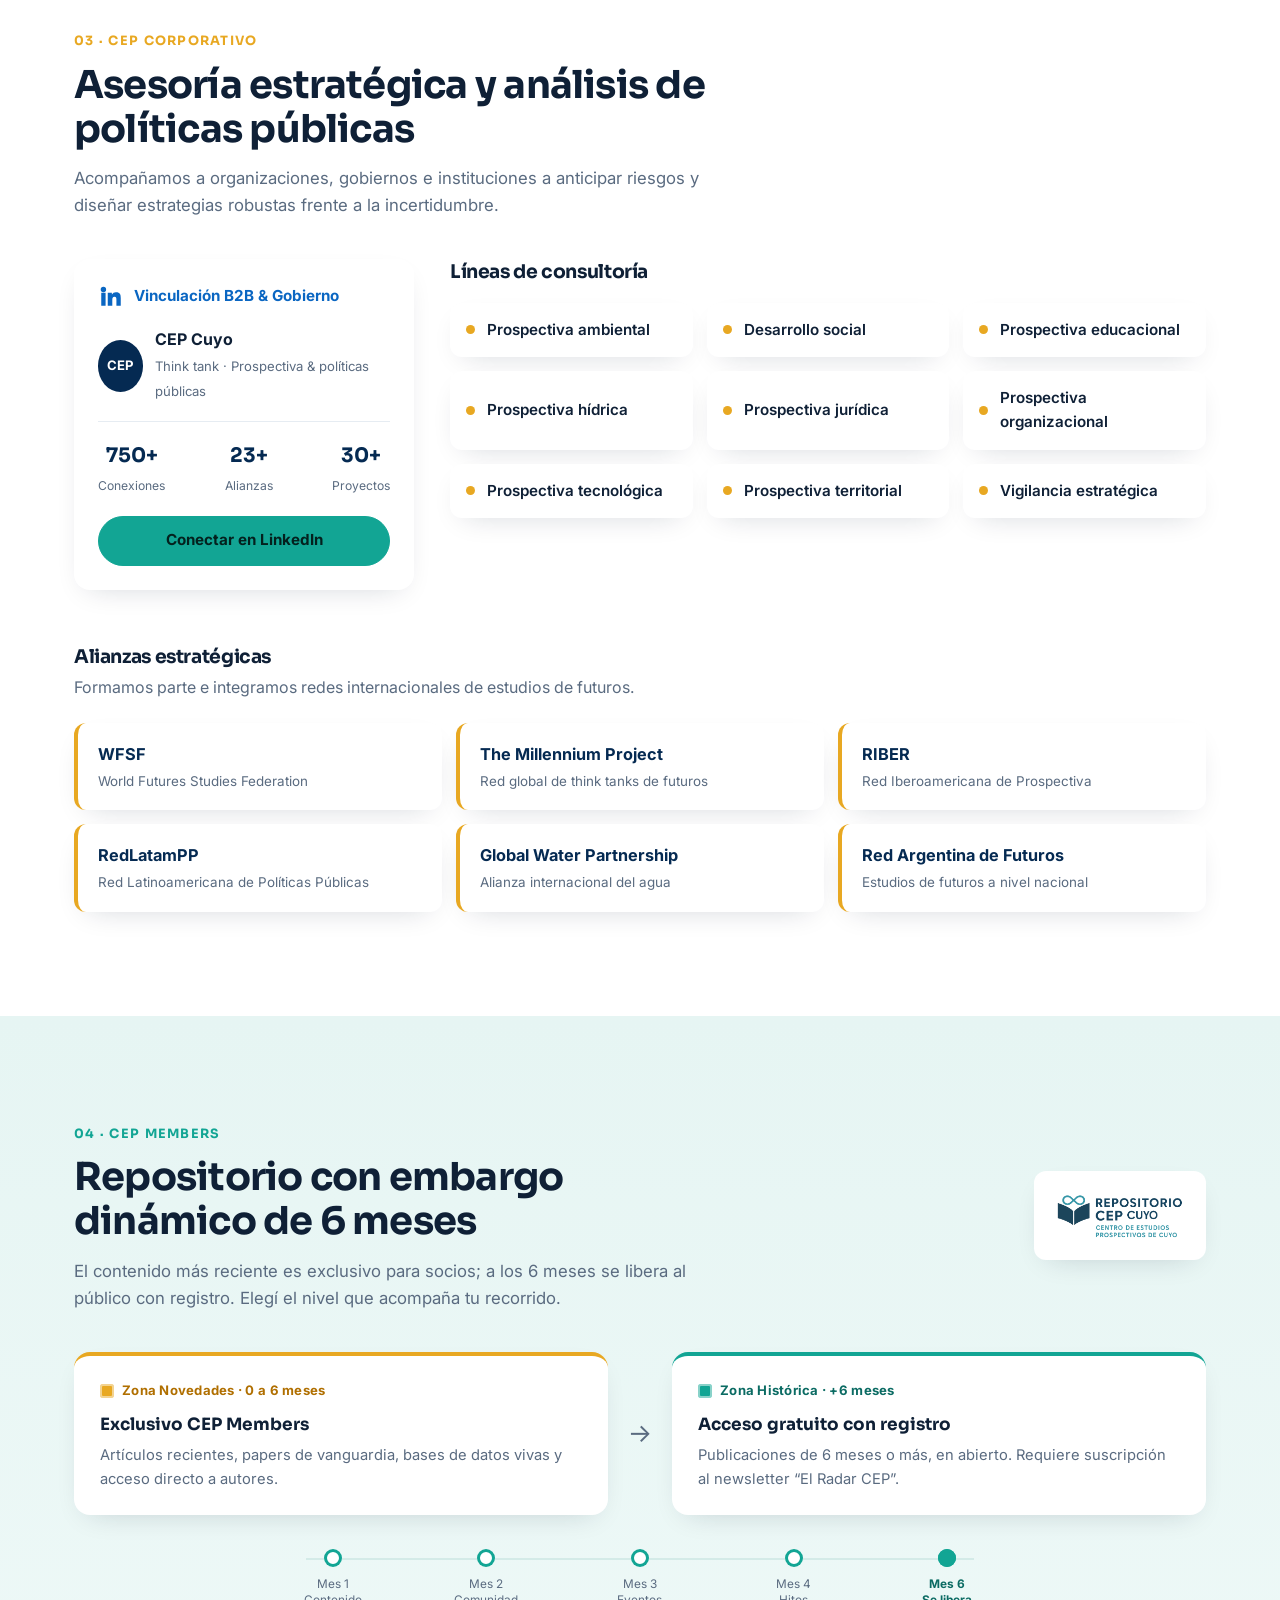
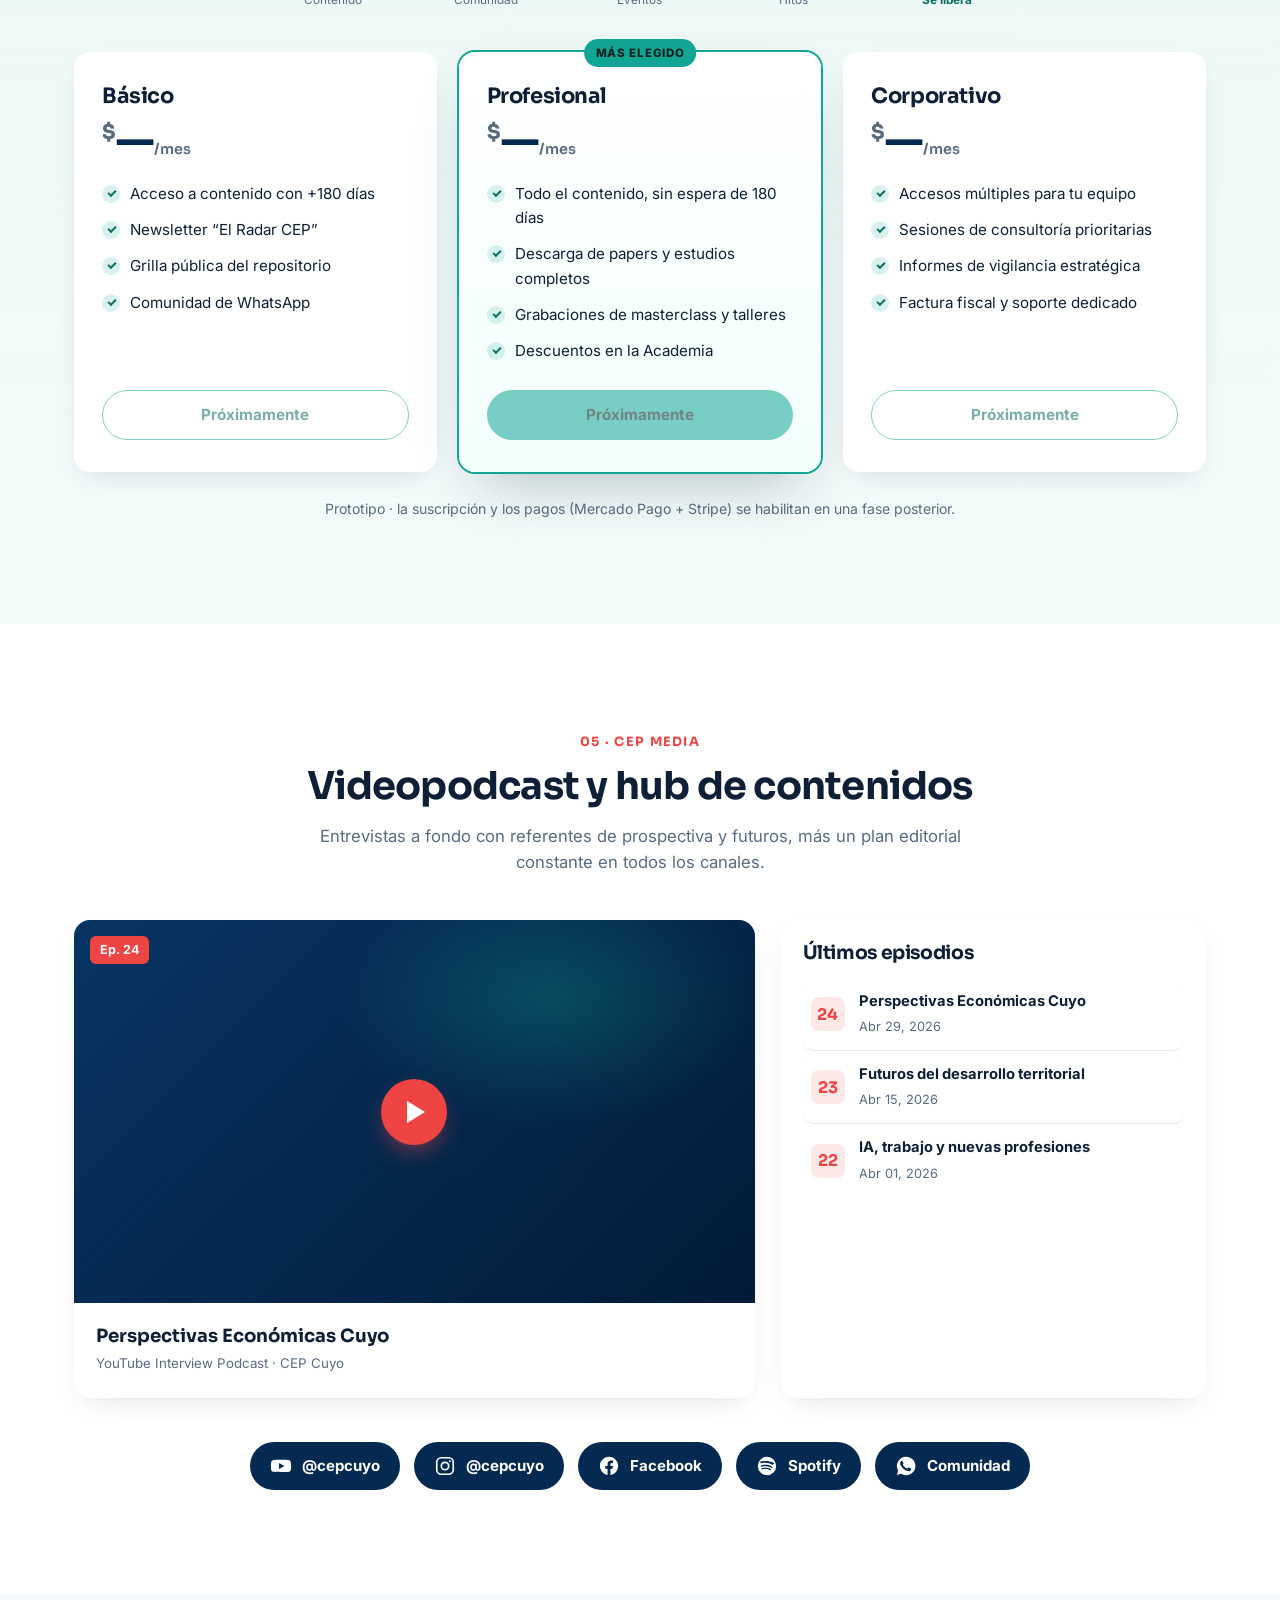
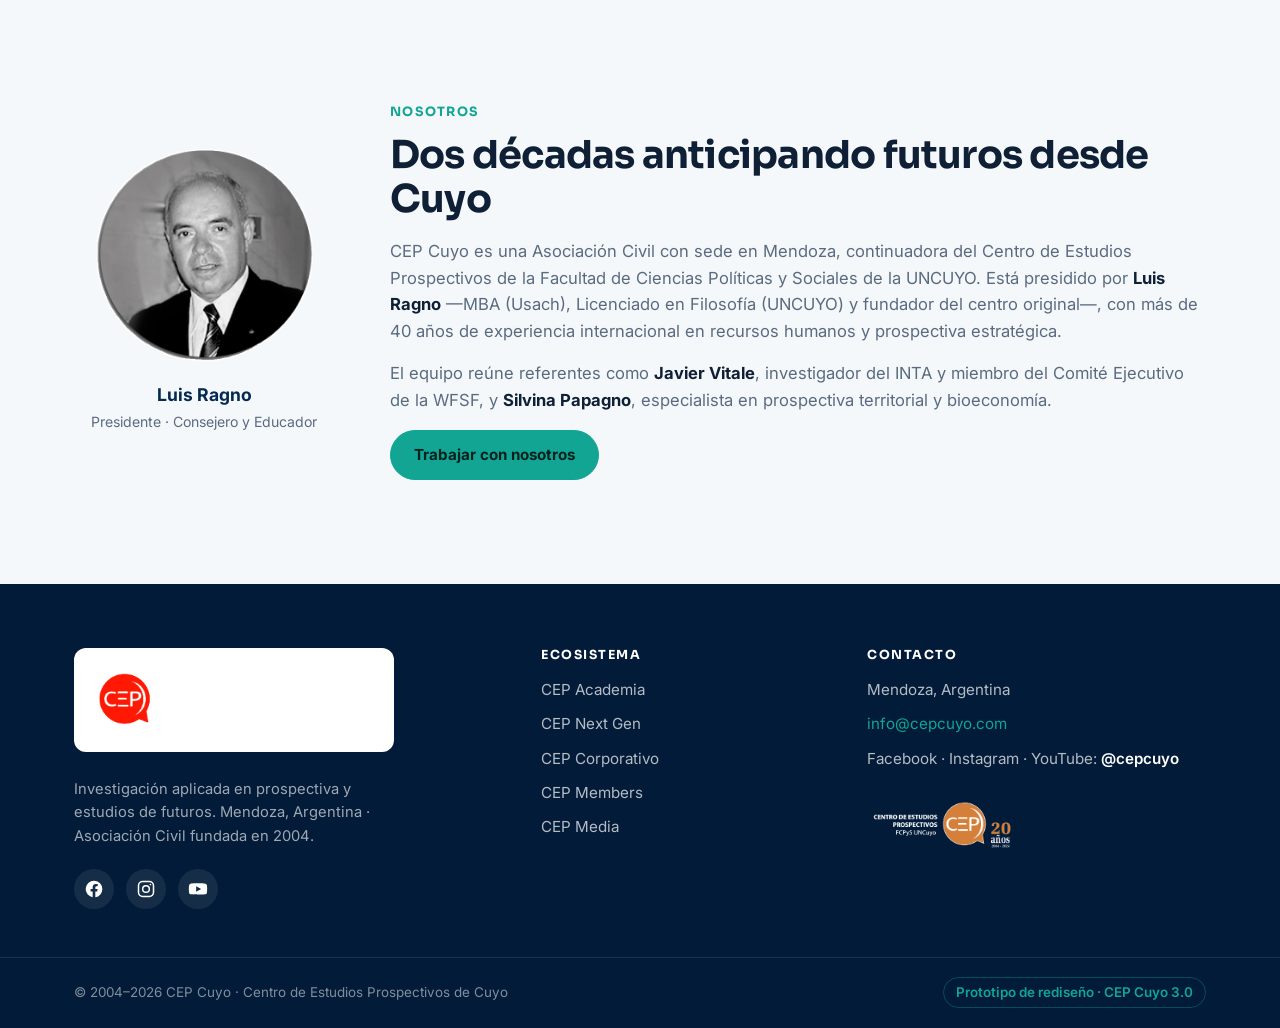
==== commit 2d191b10: "Rediseño CEP Cuyo 3.0 según la Ficha Técnica (PDF aprobado) Reconstruye la landing sobre el modelo v" ====
--- a/index.html
+++ b/index.html
@@ -3,8 +3,8 @@
 <head>
   <meta charset="UTF-8" />
   <meta name="viewport" content="width=device-width, initial-scale=1.0" />
-  <title>CEP Cuyo — Centro de Estudios Prospectivos de Cuyo</title>
-  <meta name="description" content="Centro de Estudios Prospectivos de Cuyo. Prospectiva y estudios de futuros: anticipamos escenarios, transformamos decisiones. Academia, consultoría, membresías y red internacional de alianzas." />
+  <title>CEP Cuyo 3.0 — Centro de Estudios Prospectivos de Cuyo</title>
+  <meta name="description" content="CEP Cuyo 3.0: ecosistema digital de prospectiva y estudios de futuros. Academia, Next Gen, Corporativo, Members y Media — anticipamos escenarios, transformamos decisiones." />
   <!-- Tipografías: Inter (cuerpo, estilo San Francisco/iPhone) + Sora (títulos) -->
   <link rel="preconnect" href="https://fonts.googleapis.com" />
   <link rel="preconnect" href="https://fonts.gstatic.com" crossorigin />
@@ -19,7 +19,7 @@
       <a href="#top" class="brand">
         <img src="assets/img/logo-header-cep.png" alt="Logo CEP Cuyo" class="brand-logo" />
         <span class="brand-text">
-          <strong>CEP Cuyo</strong>
+          <strong>CEP Cuyo <em>3.0</em></strong>
           <small>Centro de Estudios Prospectivos</small>
         </span>
       </a>
@@ -30,10 +30,13 @@
         <a href="#corporativo">Corporativo</a>
         <a href="#members">Members</a>
         <a href="#media">Media</a>
-        <a href="#nosotros">Nosotros</a>
+        <a href="#members" class="btn btn-teal nav-cta">Sumate como Member</a>
       </nav>
 
-      <a href="#members" class="btn btn-teal header-cta">Sumate como Member</a>
+      <div class="header-actions">
+        <a href="#members" class="btn btn-ghost-light header-login">Ingresar</a>
+        <a href="#members" class="btn btn-teal header-cta">Sumate como Member</a>
+      </div>
 
       <button class="nav-toggle" id="navToggle" aria-label="Abrir menú" aria-expanded="false">
         <span></span><span></span><span></span>
@@ -43,18 +46,25 @@
 
   <!-- ===================== HERO ===================== -->
   <section class="hero">
-    <div class="hero-glow"></div>
+    <div class="hero-bg" aria-hidden="true">
+      <!-- Silueta de cordillera (evoca Cuyo / Los Andes) -->
+      <svg class="hero-mountains" viewBox="0 0 1440 320" preserveAspectRatio="none">
+        <path d="M0,320 L0,190 L180,120 L320,180 L470,90 L620,170 L780,70 L940,160 L1100,100 L1260,175 L1440,110 L1440,320 Z" fill="rgba(18,165,148,.10)"/>
+        <path d="M0,320 L0,230 L200,170 L360,215 L520,150 L700,210 L860,140 L1030,205 L1200,160 L1380,215 L1440,190 L1440,320 Z" fill="rgba(2,38,74,.55)"/>
+      </svg>
+    </div>
+    <div class="hero-glow" aria-hidden="true"></div>
     <div class="container hero-inner">
       <span class="eyebrow">Think tank de prospectiva · Mendoza, Argentina</span>
       <h1>Anticipamos escenarios,<br /><span class="accent">transformamos decisiones</span></h1>
       <p class="hero-sub">
-        Somos el Centro de Estudios Prospectivos de Cuyo: investigación aplicada en
-        estudios de futuros, formación académica y consultoría estratégica, con una red
-        de alianzas internacionales que respalda cada proyecto.
+        El Think Tank líder en investigación estratégica y análisis prospectivo de la
+        región de Cuyo. Un ecosistema que integra formación, comunidad, consultoría y
+        conocimiento abierto.
       </p>
       <div class="hero-actions">
-        <a href="#corporativo" class="btn btn-teal btn-lg">Explorar líneas de trabajo</a>
-        <a href="#members" class="btn btn-ghost btn-lg">Conocer las membresías</a>
+        <a href="#academia" class="btn btn-teal btn-lg">Descubrir programas</a>
+        <a href="#members" class="btn btn-ghost btn-lg">Hacerse miembro</a>
       </div>
       <div class="hero-stats">
         <div><strong>20</strong><span>años de trayectoria</span></div>
@@ -64,166 +74,312 @@
     </div>
   </section>
 
-  <!-- ===================== ACADEMIA ===================== -->
-  <section class="section" id="academia">
+  <!-- ===================== 1. ACADEMIA ===================== -->
+  <section class="section" id="academia" style="--accent:#2563eb; --accent-soft:rgba(37,99,235,.12)">
     <div class="container">
       <div class="section-head">
         <div class="section-head-text">
-          <span class="kicker">CEP Academia</span>
+          <span class="kicker">01 · CEP Academia</span>
           <h2>Formación en prospectiva y estudios de futuros</h2>
-          <p>
-            Un espacio académico propio para desarrollar pensamiento anticipatorio,
-            metodologías de escenarios y liderazgo prospectivo, en múltiples formatos
-            según tu disponibilidad y nivel.
-          </p>
+          <p>Contenido académico propio en cuatro modalidades, del formato ágil al programa de especialización.</p>
         </div>
         <img src="assets/img/logo-academia-cep.png" alt="Logo Academia CEP" class="section-brand" />
       </div>
 
-      <div class="grid grid-4">
-        <article class="card">
-          <span class="card-icon" aria-hidden="true">
-            <svg viewBox="0 0 24 24" fill="none" stroke="currentColor" stroke-width="1.6"><path d="M3 6l9-3 9 3-9 3-9-3z"/><path d="M21 6v6"/><path d="M6 9v5c0 1.5 3 3 6 3s6-1.5 6-3V9"/></svg>
-          </span>
-          <h3>Masterclass</h3>
-          <p>Sesiones intensivas con referentes internacionales sobre metodologías y casos reales de prospectiva.</p>
-        </article>
-        <article class="card">
-          <span class="card-icon" aria-hidden="true">
-            <svg viewBox="0 0 24 24" fill="none" stroke="currentColor" stroke-width="1.6"><path d="M4 5h16v11H4z"/><path d="M2 20h20"/><path d="M9 9l2 2 4-4"/></svg>
-          </span>
-          <h3>Talleres</h3>
-          <p>Prácticas aplicadas y colaborativas para construir escenarios y hojas de ruta paso a paso.</p>
-        </article>
-        <article class="card">
-          <span class="card-icon" aria-hidden="true">
-            <svg viewBox="0 0 24 24" fill="none" stroke="currentColor" stroke-width="1.6"><path d="M12 3l9 5-9 5-9-5 9-5z"/><path d="M6.5 10v4.5c0 1.2 2.5 2.5 5.5 2.5s5.5-1.3 5.5-2.5V10"/><path d="M21 8v5"/></svg>
-          </span>
-          <h3>Diplomados</h3>
-          <p>Programas de largo aliento con certificación, que combinan teoría, tutorías y proyecto final.</p>
-        </article>
-        <article class="card">
-          <span class="card-icon" aria-hidden="true">
-            <svg viewBox="0 0 24 24" fill="none" stroke="currentColor" stroke-width="1.6"><circle cx="12" cy="12" r="9"/><path d="M12 7v5l3 2"/></svg>
-          </span>
-          <h3>Micromaster</h3>
-          <p>Ruta modular corta y flexible para especializarte en un dominio específico de futuros.</p>
-        </article>
-      </div>
-    </div>
-  </section>
-
-  <!-- ===================== NEXT GEN ===================== -->
-  <section class="section section-dark" id="nextgen">
+      <div class="tabs" id="academiaTabs" role="tablist" aria-label="Modalidades de la Academia">
+        <button class="tab is-active" data-tab="masterclass" role="tab" aria-selected="true">Masterclass</button>
+        <button class="tab" data-tab="talleres" role="tab" aria-selected="false">Talleres</button>
+        <button class="tab" data-tab="diplomados" role="tab" aria-selected="false">Diplomados</button>
+        <button class="tab" data-tab="micromaster" role="tab" aria-selected="false">Micromaster</button>
+      </div>
+
+      <!-- MASTERCLASS -->
+      <div class="grid grid-3 tab-panel is-active" data-panel="masterclass">
+        <article class="course-card">
+          <span class="course-thumb tg-1"><span class="course-tag">Masterclass</span></span>
+          <div class="course-body">
+            <h3>Metodologías de escenarios</h3>
+            <p>Cápsula ágil sobre construcción de escenarios y su uso en la toma de decisiones estratégicas.</p>
+            <div class="course-meta"><span class="avatar">LR</span><div><strong>Luis Ragno</strong><small>Cápsula · 90 min</small></div></div>
+            <a href="#academia" class="course-link">Ver más →</a>
+          </div>
+        </article>
+        <article class="course-card">
+          <span class="course-thumb tg-2"><span class="course-tag">Masterclass</span></span>
+          <div class="course-body">
+            <h3>IA aplicada a la prospectiva</h3>
+            <p>Cómo la inteligencia artificial acelera el análisis de tendencias y señales débiles.</p>
+            <div class="course-meta"><span class="avatar">JV</span><div><strong>Javier Vitale</strong><small>Cápsula · 90 min</small></div></div>
+            <a href="#academia" class="course-link">Ver más →</a>
+          </div>
+        </article>
+        <article class="course-card">
+          <span class="course-thumb tg-3"><span class="course-tag">Masterclass</span></span>
+          <div class="course-body">
+            <h3>Futuros del territorio</h3>
+            <p>Prospectiva territorial y bioeconomía para pensar el desarrollo regional a largo plazo.</p>
+            <div class="course-meta"><span class="avatar">SP</span><div><strong>Silvina Papagno</strong><small>Cápsula · 90 min</small></div></div>
+            <a href="#academia" class="course-link">Ver más →</a>
+          </div>
+        </article>
+      </div>
+
+      <!-- TALLERES -->
+      <div class="grid grid-3 tab-panel" data-panel="talleres" hidden>
+        <article class="course-card">
+          <span class="course-thumb tg-2"><span class="course-tag">Taller</span></span>
+          <div class="course-body">
+            <h3>Mapa de actores y tendencias</h3>
+            <p>Práctica aplicada para mapear fuerzas motrices e incertidumbres críticas de un sistema.</p>
+            <div class="course-meta"><span class="avatar">CEP</span><div><strong>Equipo CEP</strong><small>Taller · 3 encuentros</small></div></div>
+            <a href="#academia" class="course-link">Ver más →</a>
+          </div>
+        </article>
+        <article class="course-card">
+          <span class="course-thumb tg-3"><span class="course-tag">Taller</span></span>
+          <div class="course-body">
+            <h3>Diseño de escenarios 2×2</h3>
+            <p>Construcción colaborativa de escenarios y su narrativa a partir de dos ejes de incertidumbre.</p>
+            <div class="course-meta"><span class="avatar">CEP</span><div><strong>Equipo CEP</strong><small>Taller · 3 encuentros</small></div></div>
+            <a href="#academia" class="course-link">Ver más →</a>
+          </div>
+        </article>
+        <article class="course-card">
+          <span class="course-thumb tg-1"><span class="course-tag">Taller</span></span>
+          <div class="course-body">
+            <h3>Hoja de ruta estratégica</h3>
+            <p>Del escenario deseado al plan: backcasting y definición de hitos accionables.</p>
+            <div class="course-meta"><span class="avatar">CEP</span><div><strong>Equipo CEP</strong><small>Taller · 3 encuentros</small></div></div>
+            <a href="#academia" class="course-link">Ver más →</a>
+          </div>
+        </article>
+      </div>
+
+      <!-- DIPLOMADOS -->
+      <div class="grid grid-3 tab-panel" data-panel="diplomados" hidden>
+        <article class="course-card">
+          <span class="course-thumb tg-3"><span class="course-tag">Diplomado</span></span>
+          <div class="course-body">
+            <h3>Prospectiva estratégica</h3>
+            <p>Programa de especialización con teoría, tutorías y proyecto final aplicado.</p>
+            <div class="course-meta"><span class="avatar">CEP</span><div><strong>Certificación CEP</strong><small>Diplomado · 4 meses</small></div></div>
+            <a href="#academia" class="course-link">Ver más →</a>
+          </div>
+        </article>
+        <article class="course-card">
+          <span class="course-thumb tg-1"><span class="course-tag">Diplomado</span></span>
+          <div class="course-body">
+            <h3>Políticas públicas y futuros</h3>
+            <p>Análisis prospectivo aplicado al diseño y evaluación de políticas públicas.</p>
+            <div class="course-meta"><span class="avatar">CEP</span><div><strong>Certificación CEP</strong><small>Diplomado · 4 meses</small></div></div>
+            <a href="#academia" class="course-link">Ver más →</a>
+          </div>
+        </article>
+        <article class="course-card">
+          <span class="course-thumb tg-2"><span class="course-tag">Diplomado</span></span>
+          <div class="course-body">
+            <h3>Gestión de la innovación</h3>
+            <p>Vigilancia estratégica e inteligencia competitiva para organizaciones.</p>
+            <div class="course-meta"><span class="avatar">CEP</span><div><strong>Certificación CEP</strong><small>Diplomado · 4 meses</small></div></div>
+            <a href="#academia" class="course-link">Ver más →</a>
+          </div>
+        </article>
+      </div>
+
+      <!-- MICROMASTER -->
+      <div class="grid grid-3 tab-panel" data-panel="micromaster" hidden>
+        <article class="course-card">
+          <span class="course-thumb tg-1"><span class="course-tag">Micromaster</span></span>
+          <div class="course-body">
+            <h3>Ruta: Futuros y sostenibilidad</h3>
+            <p>Itinerario modular corto para especializarte en futuros ambientales e hídricos.</p>
+            <div class="course-meta"><span class="avatar">CEP</span><div><strong>Programa modular</strong><small>Micromaster · flexible</small></div></div>
+            <a href="#academia" class="course-link">Ver más →</a>
+          </div>
+        </article>
+        <article class="course-card">
+          <span class="course-thumb tg-2"><span class="course-tag">Micromaster</span></span>
+          <div class="course-body">
+            <h3>Ruta: Tecnología y trabajo</h3>
+            <p>Módulos sobre IA, automatización y el futuro del trabajo y las profesiones.</p>
+            <div class="course-meta"><span class="avatar">CEP</span><div><strong>Programa modular</strong><small>Micromaster · flexible</small></div></div>
+            <a href="#academia" class="course-link">Ver más →</a>
+          </div>
+        </article>
+        <article class="course-card">
+          <span class="course-thumb tg-3"><span class="course-tag">Micromaster</span></span>
+          <div class="course-body">
+            <h3>Ruta: Gobierno y territorio</h3>
+            <p>Módulos de prospectiva territorial aplicada a la gestión pública regional.</p>
+            <div class="course-meta"><span class="avatar">CEP</span><div><strong>Programa modular</strong><small>Micromaster · flexible</small></div></div>
+            <a href="#academia" class="course-link">Ver más →</a>
+          </div>
+        </article>
+      </div>
+    </div>
+  </section>
+
+  <!-- ===================== 2. NEXT GEN ===================== -->
+  <section class="section section-soft" id="nextgen" style="--accent:#e5397f; --accent-soft:rgba(229,57,127,.12)">
     <div class="container">
-      <div class="section-head section-head-center">
-        <span class="kicker kicker-light">CEP Next Gen</span>
+      <div class="section-head-center">
+        <span class="kicker">02 · CEP Next Gen</span>
         <h2>Los futuros los construyen las nuevas generaciones</h2>
-        <p>
-          Un programa para jóvenes que quieren entender cómo la inteligencia artificial y
-          la automatización redefinen el trabajo, y participar en foros ágiles donde su voz
-          incide en las decisiones de hoy.
-        </p>
-      </div>
-
-      <div class="grid grid-3">
-        <article class="card card-dark">
-          <span class="card-icon" aria-hidden="true">
-            <svg viewBox="0 0 24 24" fill="none" stroke="currentColor" stroke-width="1.6"><rect x="5" y="7" width="14" height="12" rx="2"/><path d="M9 7V5a3 3 0 016 0v2"/><path d="M9 12h.01M15 12h.01"/></svg>
-          </span>
-          <h3>IA y trabajo</h3>
-          <p>Charlas y clínicas prácticas sobre cómo la IA transforma las profesiones y qué habilidades anticipar.</p>
-        </article>
-        <article class="card card-dark">
-          <span class="card-icon" aria-hidden="true">
-            <svg viewBox="0 0 24 24" fill="none" stroke="currentColor" stroke-width="1.6"><path d="M17 8h2a2 2 0 012 2v6a2 2 0 01-2 2h-2l-3 3v-3H8"/><path d="M3 4h11a2 2 0 012 2v6a2 2 0 01-2 2H8l-3 3v-3H3z"/></svg>
-          </span>
-          <h3>Foros ágiles</h3>
-          <p>Espacios de deliberación rápida y horizontal donde los jóvenes proponen y priorizan agendas de futuro.</p>
-        </article>
-        <article class="card card-dark">
-          <span class="card-icon" aria-hidden="true">
-            <svg viewBox="0 0 24 24" fill="none" stroke="currentColor" stroke-width="1.6"><rect x="7" y="2" width="10" height="20" rx="2"/><path d="M11 18h2"/></svg>
-          </span>
-          <h3>Feed social</h3>
-          <p>Contenido nativo en Instagram y TikTok que traduce la prospectiva a un lenguaje cercano y actual.</p>
-        </article>
-      </div>
-    </div>
-  </section>
-
-  <!-- ===================== CORPORATIVO ===================== -->
-  <section class="section" id="corporativo">
+        <p>Jóvenes, inteligencia artificial y trabajo, foros ágiles y un feed social que traduce la prospectiva a un lenguaje cercano.</p>
+      </div>
+
+      <div class="grid grid-3 profiles">
+        <article class="profile-card">
+          <div class="profile-top pg-1">
+            <svg viewBox="0 0 24 24" fill="none" stroke="currentColor" stroke-width="1.5"><circle cx="12" cy="8" r="4"/><path d="M4 21c0-4 4-6 8-6s8 2 8 6"/></svg>
+          </div>
+          <h3>Emprendedores Tech</h3>
+          <span>Innovación y nuevos negocios de base tecnológica.</span>
+        </article>
+        <article class="profile-card">
+          <div class="profile-top pg-2">
+            <svg viewBox="0 0 24 24" fill="none" stroke="currentColor" stroke-width="1.5"><path d="M12 3l2.5 5 5.5.8-4 3.9.9 5.5L12 21l-4.9 2.6.9-5.5-4-3.9 5.5-.8z"/></svg>
+          </div>
+          <h3>Líderes Digitales</h3>
+          <span>Referentes jóvenes que marcan agenda en redes.</span>
+        </article>
+        <article class="profile-card">
+          <div class="profile-top pg-3">
+            <svg viewBox="0 0 24 24" fill="none" stroke="currentColor" stroke-width="1.5"><path d="M12 3v18M5 8l7-5 7 5M5 8v8l7 5 7-5V8"/></svg>
+          </div>
+          <h3>Jóvenes Investigadores</h3>
+          <span>Nueva camada de estudios de futuros en la región.</span>
+        </article>
+      </div>
+
+      <div class="feed-head">
+        <h3 class="subhead">Social Feed</h3>
+        <div class="feed-icons">
+          <span aria-label="Instagram"><svg viewBox="0 0 24 24" fill="none" stroke="currentColor" stroke-width="1.8"><rect x="3" y="3" width="18" height="18" rx="5"/><circle cx="12" cy="12" r="4"/><circle cx="17.3" cy="6.7" r="1" fill="currentColor" stroke="none"/></svg></span>
+          <span aria-label="LinkedIn"><svg viewBox="0 0 24 24" fill="currentColor"><path d="M4.98 3.5A2.5 2.5 0 112.5 6 2.5 2.5 0 014.98 3.5zM3 8.98h4V21H3zM9 8.98h3.8v1.64h.05A4.17 4.17 0 0116.6 8.5c4 0 4.4 2.35 4.4 5.4V21h-4v-5.3c0-1.26 0-2.9-1.77-2.9s-2.03 1.38-2.03 2.8V21H9z"/></svg></span>
+          <span aria-label="Twitter"><svg viewBox="0 0 24 24" fill="currentColor"><path d="M22 5.9c-.7.3-1.5.5-2.3.6.8-.5 1.5-1.3 1.8-2.3-.8.5-1.7.8-2.6 1a4.1 4.1 0 00-7 3.7A11.6 11.6 0 013.2 4.6a4.1 4.1 0 001.3 5.5c-.7 0-1.3-.2-1.8-.5v.1c0 2 1.4 3.6 3.3 4-.6.2-1.3.2-1.9.1a4.1 4.1 0 003.8 2.9A8.2 8.2 0 012 22a11.6 11.6 0 006.3 1.8c7.5 0 11.6-6.2 11.6-11.6v-.5c.8-.6 1.5-1.3 2.1-2.2z"/></svg></span>
+        </div>
+      </div>
+
+      <div class="grid grid-3 feed">
+        <article class="post-card">
+          <div class="post-head"><span class="post-avatar">CEP</span><div><strong>CEP Next Gen</strong><small>@cepcuyo</small></div></div>
+          <div class="post-media fm-1"></div>
+          <p class="post-text">Emprendedores pensando el futuro del trabajo en la región. #Prospectiva</p>
+          <div class="post-bar"><span>♥ 128</span><span>💬 24</span><span>↗ Compartir</span></div>
+        </article>
+        <article class="post-card">
+          <div class="post-head"><span class="post-avatar">CEP</span><div><strong>CEP Next Gen</strong><small>@cepcuyo</small></div></div>
+          <div class="post-media fm-2"></div>
+          <p class="post-text">Foro ágil: IA y trabajo, ¿qué habilidades anticipar? Sumate al debate.</p>
+          <div class="post-bar"><span>♥ 96</span><span>💬 18</span><span>↗ Compartir</span></div>
+        </article>
+        <article class="post-card">
+          <div class="post-head"><span class="post-avatar">CEP</span><div><strong>CEP Next Gen</strong><small>@cepcuyo</small></div></div>
+          <div class="post-media fm-3"></div>
+          <p class="post-text">Resumen del último drop: señales de futuro que no te podés perder.</p>
+          <div class="post-bar"><span>♥ 152</span><span>💬 31</span><span>↗ Compartir</span></div>
+        </article>
+      </div>
+    </div>
+  </section>
+
+  <!-- ===================== 3. CORPORATIVO ===================== -->
+  <section class="section" id="corporativo" style="--accent:#e8a822; --accent-soft:rgba(232,168,34,.14)">
     <div class="container">
       <div class="section-head">
         <div class="section-head-text">
-          <span class="kicker">CEP Corporativo</span>
-          <h2>Consultoría estratégica y prospectiva aplicada</h2>
-          <p>
-            Acompañamos a organizaciones, gobiernos e instituciones a leer su entorno,
-            anticipar riesgos y diseñar estrategias robustas frente a la incertidumbre.
-          </p>
-        </div>
-      </div>
-
-      <h3 class="subhead">Líneas de consultoría</h3>
-      <div class="grid grid-3 tight">
-        <div class="line-card"><span class="dot"></span>Prospectiva ambiental</div>
-        <div class="line-card"><span class="dot"></span>Desarrollo social</div>
-        <div class="line-card"><span class="dot"></span>Prospectiva educacional</div>
-        <div class="line-card"><span class="dot"></span>Prospectiva hídrica</div>
-        <div class="line-card"><span class="dot"></span>Prospectiva jurídica</div>
-        <div class="line-card"><span class="dot"></span>Prospectiva organizacional</div>
-        <div class="line-card"><span class="dot"></span>Prospectiva tecnológica</div>
-        <div class="line-card"><span class="dot"></span>Prospectiva territorial</div>
-        <div class="line-card"><span class="dot"></span>Vigilancia estratégica</div>
+          <span class="kicker">03 · CEP Corporativo</span>
+          <h2>Asesoría estratégica y análisis de políticas públicas</h2>
+          <p>Acompañamos a organizaciones, gobiernos e instituciones a anticipar riesgos y diseñar estrategias robustas frente a la incertidumbre.</p>
+        </div>
+      </div>
+
+      <div class="corp-grid">
+        <!-- Card estilo LinkedIn -->
+        <aside class="linkedin-card">
+          <div class="li-head">
+            <svg class="li-logo" viewBox="0 0 24 24" fill="currentColor"><path d="M4.98 3.5A2.5 2.5 0 112.5 6 2.5 2.5 0 014.98 3.5zM3 8.98h4V21H3zM9 8.98h3.8v1.64h.05A4.17 4.17 0 0116.6 8.5c4 0 4.4 2.35 4.4 5.4V21h-4v-5.3c0-1.26 0-2.9-1.77-2.9s-2.03 1.38-2.03 2.8V21H9z"/></svg>
+            <span>Vinculación B2B &amp; Gobierno</span>
+          </div>
+          <div class="li-profile">
+            <span class="li-avatar">CEP</span>
+            <div>
+              <strong>CEP Cuyo</strong>
+              <small>Think tank · Prospectiva &amp; políticas públicas</small>
+            </div>
+          </div>
+          <div class="li-stats">
+            <div><strong>750+</strong><span>Conexiones</span></div>
+            <div><strong>23+</strong><span>Alianzas</span></div>
+            <div><strong>30+</strong><span>Proyectos</span></div>
+          </div>
+          <a href="#corporativo" class="btn btn-teal btn-block">Conectar en LinkedIn</a>
+        </aside>
+
+        <!-- Líneas de consultoría -->
+        <div class="corp-lines">
+          <h3 class="subhead">Líneas de consultoría</h3>
+          <div class="grid grid-3 tight">
+            <div class="line-card"><span class="dot"></span>Prospectiva ambiental</div>
+            <div class="line-card"><span class="dot"></span>Desarrollo social</div>
+            <div class="line-card"><span class="dot"></span>Prospectiva educacional</div>
+            <div class="line-card"><span class="dot"></span>Prospectiva hídrica</div>
+            <div class="line-card"><span class="dot"></span>Prospectiva jurídica</div>
+            <div class="line-card"><span class="dot"></span>Prospectiva organizacional</div>
+            <div class="line-card"><span class="dot"></span>Prospectiva tecnológica</div>
+            <div class="line-card"><span class="dot"></span>Prospectiva territorial</div>
+            <div class="line-card"><span class="dot"></span>Vigilancia estratégica</div>
+          </div>
+        </div>
       </div>
 
       <h3 class="subhead subhead-spaced">Alianzas estratégicas</h3>
       <p class="subhead-note">Formamos parte e integramos redes internacionales de estudios de futuros.</p>
       <div class="grid grid-3 tight allies">
-        <div class="ally-card">
-          <strong>WFSF</strong>
-          <span>World Futures Studies Federation</span>
-        </div>
-        <div class="ally-card">
-          <strong>The Millennium Project</strong>
-          <span>Red global de think tanks de futuros</span>
-        </div>
-        <div class="ally-card">
-          <strong>RIBER</strong>
-          <span>Red Iberoamericana de Prospectiva</span>
-        </div>
-        <div class="ally-card">
-          <strong>RedLatamPP</strong>
-          <span>Red Latinoamericana de Políticas Públicas</span>
-        </div>
-        <div class="ally-card">
-          <strong>Global Water Partnership</strong>
-          <span>Alianza internacional del agua</span>
-        </div>
-        <div class="ally-card">
-          <strong>Red Argentina de Futuros</strong>
-          <span>Estudios de futuros a nivel nacional</span>
-        </div>
-      </div>
-    </div>
-  </section>
-
-  <!-- ===================== MEMBERS ===================== -->
-  <section class="section section-muted" id="members">
+        <div class="ally-card"><strong>WFSF</strong><span>World Futures Studies Federation</span></div>
+        <div class="ally-card"><strong>The Millennium Project</strong><span>Red global de think tanks de futuros</span></div>
+        <div class="ally-card"><strong>RIBER</strong><span>Red Iberoamericana de Prospectiva</span></div>
+        <div class="ally-card"><strong>RedLatamPP</strong><span>Red Latinoamericana de Políticas Públicas</span></div>
+        <div class="ally-card"><strong>Global Water Partnership</strong><span>Alianza internacional del agua</span></div>
+        <div class="ally-card"><strong>Red Argentina de Futuros</strong><span>Estudios de futuros a nivel nacional</span></div>
+      </div>
+    </div>
+  </section>
+
+  <!-- ===================== 4. MEMBERS ===================== -->
+  <section class="section section-mint" id="members" style="--accent:#12a594; --accent-soft:rgba(18,165,148,.14)">
     <div class="container">
       <div class="section-head">
         <div class="section-head-text">
-          <span class="kicker">CEP Members</span>
-          <h2>Accedé al repositorio y a la comunidad prospectiva</h2>
-          <p>
-            Papers, estudios estratégicos, grabaciones y contenido exclusivo. Elegí el
-            nivel que acompaña tu recorrido — desde el acceso individual hasta el plan
-            institucional para equipos.
-          </p>
+          <span class="kicker">04 · CEP Members</span>
+          <h2>Repositorio con embargo dinámico de 6 meses</h2>
+          <p>El contenido más reciente es exclusivo para socios; a los 6 meses se libera al público con registro. Elegí el nivel que acompaña tu recorrido.</p>
         </div>
         <img src="assets/img/logo-repositorio-cep.png" alt="Logo Repositorio CEP Cuyo" class="section-brand section-brand-boxed" />
+      </div>
+
+      <!-- Timeline de paywall -->
+      <div class="paywall">
+        <div class="paywall-zone zone-lock">
+          <span class="zone-tag"><span class="lock" aria-hidden="true"></span> Zona Novedades · 0 a 6 meses</span>
+          <strong>Exclusivo CEP Members</strong>
+          <p>Artículos recientes, papers de vanguardia, bases de datos vivas y acceso directo a autores.</p>
+        </div>
+        <div class="paywall-arrow" aria-hidden="true">→</div>
+        <div class="paywall-zone zone-open">
+          <span class="zone-tag zone-tag-open"><span class="unlock" aria-hidden="true"></span> Zona Histórica · +6 meses</span>
+          <strong>Acceso gratuito con registro</strong>
+          <p>Publicaciones de 6 meses o más, en abierto. Requiere suscripción al newsletter “El Radar CEP”.</p>
+        </div>
+      </div>
+
+      <div class="timeline" aria-hidden="true">
+        <div class="tl-step"><span class="tl-dot"></span><small>Mes 1<br>Contenido</small></div>
+        <div class="tl-step"><span class="tl-dot"></span><small>Mes 2<br>Comunidad</small></div>
+        <div class="tl-step"><span class="tl-dot"></span><small>Mes 3<br>Eventos</small></div>
+        <div class="tl-step"><span class="tl-dot"></span><small>Mes 4<br>Hitos</small></div>
+        <div class="tl-step tl-release"><span class="tl-dot"></span><small>Mes 6<br>Se libera</small></div>
       </div>
 
       <div class="grid grid-3 pricing">
@@ -232,13 +388,12 @@
           <p class="plan-price"><span>$</span>—<small>/mes</small></p>
           <ul>
             <li>Acceso a contenido con +180 días</li>
-            <li>Newsletter "El Radar CEP"</li>
+            <li>Newsletter “El Radar CEP”</li>
             <li>Grilla pública del repositorio</li>
             <li>Comunidad de WhatsApp</li>
           </ul>
           <button class="btn btn-outline btn-block" disabled>Próximamente</button>
         </article>
-
         <article class="plan plan-featured">
           <span class="plan-badge">Más elegido</span>
           <h3>Profesional</h3>
@@ -251,7 +406,6 @@
           </ul>
           <button class="btn btn-teal btn-block" disabled>Próximamente</button>
         </article>
-
         <article class="plan">
           <h3>Corporativo</h3>
           <p class="plan-price"><span>$</span>—<small>/mes</small></p>
@@ -264,51 +418,56 @@
           <button class="btn btn-outline btn-block" disabled>Próximamente</button>
         </article>
       </div>
-      <p class="proto-note">Prototipo · la suscripción y los pagos se habilitan en una fase posterior.</p>
-    </div>
-  </section>
-
-  <!-- ===================== MEDIA ===================== -->
-  <section class="section" id="media">
+      <p class="proto-note">Prototipo · la suscripción y los pagos (Mercado Pago + Stripe) se habilitan en una fase posterior.</p>
+    </div>
+  </section>
+
+  <!-- ===================== 5. MEDIA ===================== -->
+  <section class="section" id="media" style="--accent:#ef4444; --accent-soft:rgba(239,68,68,.12)">
     <div class="container">
-      <div class="section-head section-head-center">
-        <span class="kicker">CEP Media</span>
-        <h2>Divulgamos los futuros en todos los canales</h2>
-        <p>Entrevistas, webinars y contenido en video para acercar la prospectiva a más audiencias.</p>
-      </div>
-
-      <div class="grid grid-3 videos">
-        <a class="video-card" href="#media" aria-label="Video próximamente">
-          <span class="thumb"><span class="play" aria-hidden="true"></span></span>
-          <h3>Súbete al Tren de la IA</h3>
-          <small>Webinar · CEP Cuyo</small>
+      <div class="section-head-center">
+        <span class="kicker">05 · CEP Media</span>
+        <h2>Videopodcast y hub de contenidos</h2>
+        <p>Entrevistas a fondo con referentes de prospectiva y futuros, más un plan editorial constante en todos los canales.</p>
+      </div>
+
+      <div class="media-player">
+        <a class="media-feature" href="#media" aria-label="Reproducir episodio">
+          <span class="media-thumb">
+            <span class="play play-yt" aria-hidden="true"></span>
+            <span class="media-badge">Ep. 24</span>
+          </span>
+          <div class="media-caption">
+            <strong>Perspectivas Económicas Cuyo</strong>
+            <small>YouTube Interview Podcast · CEP Cuyo</small>
+          </div>
         </a>
-        <a class="video-card" href="#media" aria-label="Video próximamente">
-          <span class="thumb"><span class="play" aria-hidden="true"></span></span>
-          <h3>Liderazgo Prospectivo 5.0</h3>
-          <small>Entrevista · CEP Cuyo</small>
-        </a>
-        <a class="video-card" href="#media" aria-label="Video próximamente">
-          <span class="thumb"><span class="play" aria-hidden="true"></span></span>
-          <h3>Summit 2026: futuros del desarrollo</h3>
-          <small>Panel · RedLatamPP</small>
-        </a>
+        <div class="media-list">
+          <h3 class="subhead">Últimos episodios</h3>
+          <a href="#media" class="media-item"><span class="mi-num">24</span><div><strong>Perspectivas Económicas Cuyo</strong><small>Abr 29, 2026</small></div></a>
+          <a href="#media" class="media-item"><span class="mi-num">23</span><div><strong>Futuros del desarrollo territorial</strong><small>Abr 15, 2026</small></div></a>
+          <a href="#media" class="media-item"><span class="mi-num">22</span><div><strong>IA, trabajo y nuevas profesiones</strong><small>Abr 01, 2026</small></div></a>
+        </div>
       </div>
 
       <div class="social-hub">
-        <a href="https://facebook.com/cepcuyo" target="_blank" rel="noopener" class="social-btn" aria-label="Facebook">
-          <svg viewBox="0 0 24 24" fill="currentColor"><path d="M22 12a10 10 0 10-11.6 9.9v-7H7.9V12h2.5V9.8c0-2.5 1.5-3.9 3.8-3.9 1.1 0 2.2.2 2.2.2v2.5h-1.2c-1.2 0-1.6.8-1.6 1.6V12h2.7l-.4 2.9h-2.3v7A10 10 0 0022 12z"/></svg>
-          <span>Facebook</span>
+        <a href="https://youtube.com/@cepcuyo" target="_blank" rel="noopener" class="social-btn" aria-label="YouTube">
+          <svg viewBox="0 0 24 24" fill="currentColor"><path d="M23 12s0-3.2-.4-4.7a2.5 2.5 0 00-1.7-1.7C19.3 5.2 12 5.2 12 5.2s-7.3 0-8.9.4A2.5 2.5 0 001.4 7.3C1 8.8 1 12 1 12s0 3.2.4 4.7a2.5 2.5 0 001.7 1.7c1.6.4 8.9.4 8.9.4s7.3 0 8.9-.4a2.5 2.5 0 001.7-1.7C23 15.2 23 12 23 12zM9.8 15.3V8.7l6 3.3-6 3.3z"/></svg>
+          <span>@cepcuyo</span>
         </a>
         <a href="https://instagram.com/cepcuyo" target="_blank" rel="noopener" class="social-btn" aria-label="Instagram">
           <svg viewBox="0 0 24 24" fill="none" stroke="currentColor" stroke-width="1.8"><rect x="3" y="3" width="18" height="18" rx="5"/><circle cx="12" cy="12" r="4"/><circle cx="17.3" cy="6.7" r="1" fill="currentColor" stroke="none"/></svg>
           <span>@cepcuyo</span>
         </a>
-        <a href="https://youtube.com/@cepcuyo" target="_blank" rel="noopener" class="social-btn" aria-label="YouTube">
-          <svg viewBox="0 0 24 24" fill="currentColor"><path d="M23 12s0-3.2-.4-4.7a2.5 2.5 0 00-1.7-1.7C19.3 5.2 12 5.2 12 5.2s-7.3 0-8.9.4A2.5 2.5 0 001.4 7.3C1 8.8 1 12 1 12s0 3.2.4 4.7a2.5 2.5 0 001.7 1.7c1.6.4 8.9.4 8.9.4s7.3 0 8.9-.4a2.5 2.5 0 001.7-1.7C23 15.2 23 12 23 12zM9.8 15.3V8.7l6 3.3-6 3.3z"/></svg>
-          <span>@cepcuyo</span>
+        <a href="https://facebook.com/cepcuyo" target="_blank" rel="noopener" class="social-btn" aria-label="Facebook">
+          <svg viewBox="0 0 24 24" fill="currentColor"><path d="M22 12a10 10 0 10-11.6 9.9v-7H7.9V12h2.5V9.8c0-2.5 1.5-3.9 3.8-3.9 1.1 0 2.2.2 2.2.2v2.5h-1.2c-1.2 0-1.6.8-1.6 1.6V12h2.7l-.4 2.9h-2.3v7A10 10 0 0022 12z"/></svg>
+          <span>Facebook</span>
         </a>
-        <a href="#members" class="social-btn" aria-label="WhatsApp">
+        <a href="#media" class="social-btn" aria-label="Spotify">
+          <svg viewBox="0 0 24 24" fill="currentColor"><path d="M12 2a10 10 0 100 20 10 10 0 000-20zm4.6 14.4a.6.6 0 01-.9.2c-2.4-1.5-5.5-1.8-9.1-1a.6.6 0 11-.3-1.2c3.9-.9 7.4-.5 10.1 1.1.3.2.4.6.2.9zm1.2-2.7a.8.8 0 01-1 .3c-2.8-1.7-7-2.2-10.3-1.2a.8.8 0 11-.4-1.5c3.8-1.1 8.4-.6 11.6 1.4.3.2.5.7.1 1zm.1-2.8C14.6 8.1 9 7.9 5.8 8.9a.9.9 0 11-.5-1.8c3.7-1.1 9.9-.9 13.8 1.4a.9.9 0 11-.9 1.6z"/></svg>
+          <span>Spotify</span>
+        </a>
+        <a href="#media" class="social-btn" aria-label="WhatsApp">
           <svg viewBox="0 0 24 24" fill="currentColor"><path d="M12 2a10 10 0 00-8.6 15l-1.3 4.8 4.9-1.3A10 10 0 1012 2zm5.8 14.2c-.2.7-1.4 1.3-2 1.4-.5.1-1.2.1-1.9-.1-.4-.1-1-.3-1.8-.6-3.1-1.3-5.1-4.4-5.3-4.6-.1-.2-1.2-1.6-1.2-3s.7-2.1 1-2.4c.2-.3.5-.4.7-.4h.5c.2 0 .4 0 .6.5l.8 2c.1.2.1.4 0 .5l-.4.6c-.2.2-.3.4-.1.7.2.3.9 1.4 1.9 2.3 1.3 1.1 2.3 1.5 2.6 1.6.2.1.4.1.6-.1l.7-.9c.2-.2.4-.2.6-.1l2 .9c.2.1.4.2.4.3.1.2.1.9-.2 1.7z"/></svg>
           <span>Comunidad</span>
         </a>
@@ -317,7 +476,7 @@
   </section>
 
   <!-- ===================== NOSOTROS ===================== -->
-  <section class="section section-muted" id="nosotros">
+  <section class="section section-soft" id="nosotros" style="--accent:#12a594; --accent-soft:rgba(18,165,148,.12)">
     <div class="container">
       <div class="about">
         <figure class="about-figure">
@@ -340,8 +499,7 @@
           <p>
             El equipo reúne referentes como <strong>Javier Vitale</strong>, investigador
             del INTA y miembro del Comité Ejecutivo de la WFSF, y <strong>Silvina
-            Papagno</strong>, especialista en prospectiva territorial y bioeconomía, entre
-            otros profesionales de distintas disciplinas.
+            Papagno</strong>, especialista en prospectiva territorial y bioeconomía.
           </p>
           <a href="#corporativo" class="btn btn-teal">Trabajar con nosotros</a>
         </div>
@@ -365,13 +523,12 @@
       </div>
 
       <nav class="footer-nav" aria-label="Secciones">
-        <h4>Secciones</h4>
-        <a href="#academia">Academia</a>
-        <a href="#nextgen">Next Gen</a>
-        <a href="#corporativo">Corporativo</a>
-        <a href="#members">Members</a>
-        <a href="#media">Media</a>
-        <a href="#nosotros">Nosotros</a>
+        <h4>Ecosistema</h4>
+        <a href="#academia">CEP Academia</a>
+        <a href="#nextgen">CEP Next Gen</a>
+        <a href="#corporativo">CEP Corporativo</a>
+        <a href="#members">CEP Members</a>
+        <a href="#media">CEP Media</a>
       </nav>
 
       <div class="footer-contact">
@@ -386,7 +543,7 @@
     <div class="footer-bottom">
       <div class="container">
         <span>© 2004–2026 CEP Cuyo · Centro de Estudios Prospectivos de Cuyo</span>
-        <span class="proto-tag">Prototipo de rediseño</span>
+        <span class="proto-tag">Prototipo de rediseño · CEP Cuyo 3.0</span>
       </div>
     </div>
   </footer>
@@ -413,6 +570,25 @@
     window.addEventListener('scroll', function () {
       header.classList.toggle('scrolled', window.scrollY > 12);
     });
+
+    // Tabs de Academia
+    var tabs = document.querySelectorAll('#academiaTabs .tab');
+    var panels = document.querySelectorAll('#academia .tab-panel');
+    tabs.forEach(function (tab) {
+      tab.addEventListener('click', function () {
+        var name = tab.getAttribute('data-tab');
+        tabs.forEach(function (t) {
+          var active = t === tab;
+          t.classList.toggle('is-active', active);
+          t.setAttribute('aria-selected', active ? 'true' : 'false');
+        });
+        panels.forEach(function (p) {
+          var match = p.getAttribute('data-panel') === name;
+          p.classList.toggle('is-active', match);
+          p.hidden = !match;
+        });
+      });
+    });
   </script>
 </body>
 </html>
--- a/style.css
+++ b/style.css
@@ -1,90 +1,86 @@
 /* =========================================================
-   CEP Cuyo — Prototipo de rediseño v2
-   Paleta: naranja de marca (#fcb900) + naranja fuerte (#ff6900)
-   Textos / fondos: neutros. Bordes: ninguno. Radios: mínimos.
+   CEP Cuyo 3.0 — Rediseño según Ficha Técnica (PDF aprobado)
+   Base: navy #02264a + teal profundo.  Secciones con acento propio
+   (Academia azul · Next Gen rosa · Corporativo ámbar · Members teal
+    · Media rojo), sobre backbone navy+teal.
    ========================================================= */
 
 :root {
-  /* --- Naranjas de marca --- */
-  --orange:        #fcb900;   /* primario: logos, acentos, detalles */
-  --orange-strong: #ff6900;   /* secundario: botones y CTAs puntuales */
-  --orange-hover:  #e65c00;   /* hover del naranja fuerte */
-  --orange-ink:    #b34700;   /* naranja para texto sobre fondo claro (contraste AA) */
-
-  /* --- Neutros: texto y fondos --- */
-  --dark:       #141414;   /* fondos oscuros */
-  --dark-2:     #1f1f1f;   /* fondos oscuros, variante */
-  --dark-deep:  #0c0c0c;   /* fondos más profundos */
-  --ink:        #1a1a1a;   /* texto sobre claro */
-  --muted:      #666666;   /* texto secundario */
-  --bg:         #ffffff;
-  --bg-soft:    #f6f6f6;   /* tarjetas / superficies suaves */
-  --bg-muted:   #f0f0f0;   /* secciones muted */
-  --white:      #ffffff;
-
-  --radius:    2px;
-  --radius-sm: 2px;
-  --shadow:    0 10px 30px -12px rgba(0, 0, 0, .18);
-  --shadow-lg: 0 24px 60px -20px rgba(0, 0, 0, .28);
+  /* --- Base navy + teal (del mockup master) --- */
+  --navy:        #052a52;   /* header, footer, textos oscuros */
+  --navy-2:      #073563;   /* variante */
+  --navy-deep:   #021b38;   /* fondos más profundos */
+  --navy-hero:   #02264a;   /* navy exacto muestreado del hero */
+  --teal:        #12a594;   /* acento de marca / CTAs */
+  --teal-strong: #0e7f87;   /* botón hover / teal profundo */
+  --teal-ink:    #0b6b63;   /* teal para texto sobre claro */
+  --mint:        #e6f5f3;   /* fondo sección Members */
+  --mint-2:      #d4ebe8;
+
+  /* --- Neutros --- */
+  --ink:      #0f2036;   /* texto sobre claro */
+  --muted:    #5a6b80;   /* texto secundario */
+  --line:     #e6ecf2;   /* separadores */
+  --bg:       #ffffff;
+  --bg-soft:  #f5f8fb;   /* secciones suaves / tarjetas */
+  --white:    #ffffff;
+
+  /* acento por sección (lo pisa cada <section>) */
+  --accent:      var(--teal);
+  --accent-soft: rgba(18,165,148,.12);
+
+  --radius:    16px;
+  --radius-sm: 12px;
+  --radius-lg: 22px;
+  --shadow:    0 10px 30px -14px rgba(5, 25, 52, .20);
+  --shadow-lg: 0 26px 60px -24px rgba(5, 25, 52, .32);
   --ease:      cubic-bezier(.4, 0, .2, 1);
-  --maxw:      1160px;
-  /* Tipografía: Inter para cuerpo/UI (estilo San Francisco de iPhone),
-     Sora para títulos. Fallback al system-ui de Apple si no cargan. */
+  --maxw:      1180px;
+
   --font:      'Inter', -apple-system, BlinkMacSystemFont, 'SF Pro Text', 'Segoe UI', Roboto, Helvetica, Arial, sans-serif;
   --font-head: 'Sora', 'Inter', -apple-system, BlinkMacSystemFont, 'SF Pro Display', 'Segoe UI', sans-serif;
 }
 
 * { box-sizing: border-box; }
-
-html { scroll-behavior: smooth; scroll-padding-top: 84px; }
-
+html { scroll-behavior: smooth; scroll-padding-top: 80px; -webkit-text-size-adjust: 100%; }
 body {
-  margin: 0;
-  font-family: var(--font);
-  color: var(--ink);
-  background: var(--bg);
-  line-height: 1.6;
-  -webkit-font-smoothing: antialiased;
-  text-rendering: optimizeLegibility;
-}
-
+  margin: 0; font-family: var(--font); color: var(--ink); background: var(--bg);
+  line-height: 1.6; -webkit-font-smoothing: antialiased; text-rendering: optimizeLegibility;
+  overflow-x: hidden; -webkit-tap-highlight-color: transparent;
+}
 img { max-width: 100%; display: block; }
 a { color: inherit; text-decoration: none; }
 
 .container { width: 100%; max-width: var(--maxw); margin: 0 auto; padding: 0 24px; }
 
-h1, h2, h3, h4 { margin: 0; font-family: var(--font-head); line-height: 1.15; letter-spacing: -.02em; font-weight: 700; }
-h2 { font-size: clamp(1.7rem, 3vw, 2.4rem); }
-p { margin: 0; }
+h1, h2, h3, h4 { margin: 0; font-family: var(--font-head); line-height: 1.14; letter-spacing: -.02em; font-weight: 700; color: var(--ink); }
+h2 { font-size: clamp(1.7rem, 3vw, 2.45rem); }
+p  { margin: 0; }
 
 /* ---------- Botones ---------- */
 .btn {
-  --btn-pad: .72em 1.4em;
+  --btn-pad: .78em 1.5em;
   display: inline-flex; align-items: center; justify-content: center; gap: .5em;
-  padding: var(--btn-pad);
-  font: inherit; font-weight: 700; font-size: .95rem;
-  border-radius: var(--radius); border: 0;
-  cursor: pointer; white-space: nowrap;
+  padding: var(--btn-pad); font: inherit; font-weight: 700; font-size: .95rem;
+  border-radius: 999px; border: 1.6px solid transparent; cursor: pointer; white-space: nowrap;
   transition: transform .2s var(--ease), background .2s var(--ease),
-              box-shadow .2s var(--ease), color .2s var(--ease);
-}
-.btn-lg { --btn-pad: .95em 1.8em; font-size: 1.02rem; }
+              box-shadow .2s var(--ease), color .2s var(--ease), border-color .2s var(--ease);
+}
+.btn-lg { --btn-pad: .95em 1.9em; font-size: 1.02rem; }
 .btn:active { transform: translateY(1px); }
 
-/* CTA principal: naranja fuerte */
-.btn-primary,
-.btn-teal { background: var(--orange-strong); color: #fff; }
-.btn-primary:hover,
-.btn-teal:hover { background: var(--orange-hover); color: #fff;
-  box-shadow: 0 10px 26px -10px rgba(255, 105, 0, .55); transform: translateY(-2px); }
-
-/* Botón sobre fondo oscuro */
-.btn-ghost { background: rgba(255,255,255,.12); color: #fff; }
-.btn-ghost:hover { background: rgba(255,255,255,.22); transform: translateY(-2px); }
-
-/* Botón secundario claro */
-.btn-outline { background: var(--bg-muted); color: var(--ink); }
-.btn-outline:hover:not([disabled]) { background: var(--orange); color: var(--ink); }
+.btn-teal { background: var(--teal); color: #04211e; border-color: var(--teal); }
+.btn-teal:hover { background: var(--teal-strong); border-color: var(--teal-strong); color: #fff;
+  box-shadow: 0 12px 28px -10px rgba(14,127,135,.6); transform: translateY(-2px); }
+
+.btn-ghost { background: transparent; color: #fff; border-color: rgba(255,255,255,.4); }
+.btn-ghost:hover { border-color: #fff; background: rgba(255,255,255,.10); transform: translateY(-2px); }
+
+.btn-ghost-light { background: rgba(255,255,255,.10); color: #fff; border-color: rgba(255,255,255,.22); }
+.btn-ghost-light:hover { background: rgba(255,255,255,.18); }
+
+.btn-outline { background: transparent; color: var(--teal-ink); border-color: var(--teal); }
+.btn-outline:hover:not([disabled]) { background: var(--teal); border-color: var(--teal); color: #04211e; }
 
 .btn-block { width: 100%; }
 .btn[disabled] { opacity: .55; cursor: not-allowed; }
@@ -93,248 +89,307 @@
    HEADER
    ========================================================= */
 .site-header {
-  position: sticky; top: 0; z-index: 50;
-  background: var(--dark);
+  position: sticky; top: 0; z-index: 50; background: var(--navy);
   transition: box-shadow .3s var(--ease), background .3s var(--ease);
 }
-.site-header.scrolled { box-shadow: 0 8px 30px -12px rgba(0,0,0,.5); background: var(--dark-deep); }
-
-.header-inner { display: flex; align-items: center; gap: 24px; height: 68px; }
+.site-header.scrolled { box-shadow: 0 10px 34px -14px rgba(0,0,0,.6); background: var(--navy-deep); }
+.header-inner { display: flex; align-items: center; gap: 22px; height: 70px; }
 
 .brand { display: flex; align-items: center; gap: 12px; margin-right: auto; }
-.brand-logo { width: 40px; height: 40px; border-radius: 50%; background: #fff; padding: 2px; }
+.brand-logo { width: 42px; height: 42px; border-radius: 50%; background: #fff; padding: 2px; }
 .brand-text { display: flex; flex-direction: column; line-height: 1.1; }
-.brand-text strong { color: #fff; font-size: 1.05rem; letter-spacing: .2px; }
+.brand-text strong { color: #fff; font-family: var(--font-head); font-size: 1.06rem; letter-spacing: .2px; }
+.brand-text strong em { color: var(--teal); font-style: normal; }
 .brand-text small { color: rgba(255,255,255,.6); font-size: .72rem; letter-spacing: .3px; }
 
-.main-nav { display: flex; gap: 4px; }
-.main-nav a {
+.main-nav { display: flex; align-items: center; gap: 4px; }
+.main-nav > a {
   color: rgba(255,255,255,.82); font-size: .93rem; font-weight: 600;
-  padding: .5em .8em; border-radius: var(--radius); position: relative;
-  transition: color .2s var(--ease), background .2s var(--ease);
-}
-.main-nav a::after {
-  content: ""; position: absolute; left: .8em; right: .8em; bottom: .32em; height: 2px;
-  background: var(--orange-strong); transform: scaleX(0); transform-origin: left;
+  padding: .5em .85em; border-radius: 8px; position: relative;
+  transition: color .2s var(--ease);
+}
+.main-nav > a:not(.nav-cta)::after {
+  content: ""; position: absolute; left: .85em; right: .85em; bottom: .34em; height: 2px;
+  background: var(--teal); border-radius: 2px; transform: scaleX(0); transform-origin: left;
   transition: transform .25s var(--ease);
 }
-.main-nav a:hover { color: #fff; }
-.main-nav a:hover::after { transform: scaleX(1); }
-
-.header-cta { margin-left: 8px; }
+.main-nav > a:not(.nav-cta):hover { color: #fff; }
+.main-nav > a:not(.nav-cta):hover::after { transform: scaleX(1); }
+
+.header-actions { display: flex; align-items: center; gap: 10px; }
+.nav-cta { display: none; }
 
 .nav-toggle { display: none; flex-direction: column; gap: 5px; background: none; border: 0; cursor: pointer; padding: 8px; }
-.nav-toggle span { width: 24px; height: 2px; background: #fff; transition: transform .3s var(--ease), opacity .2s var(--ease); }
+.nav-toggle span { width: 24px; height: 2px; background: #fff; border-radius: 2px; transition: transform .3s var(--ease), opacity .2s var(--ease); }
 .nav-toggle.active span:nth-child(1) { transform: translateY(7px) rotate(45deg); }
 .nav-toggle.active span:nth-child(2) { opacity: 0; }
 .nav-toggle.active span:nth-child(3) { transform: translateY(-7px) rotate(-45deg); }
 
 /* =========================================================
-   HERO
+   HERO (con silueta de cordillera + overlay navy)
    ========================================================= */
 .hero {
-  position: relative; overflow: hidden;
-  background: linear-gradient(135deg, var(--dark-deep) 0%, var(--dark) 45%, var(--dark-2) 100%);
-  color: #fff;
-  padding: clamp(70px, 11vw, 130px) 0 clamp(64px, 9vw, 108px);
-}
+  position: relative; overflow: hidden; color: #fff;
+  background: linear-gradient(160deg, var(--navy-deep) 0%, var(--navy-hero) 55%, var(--navy-2) 100%);
+  padding: clamp(76px, 11vw, 132px) 0 clamp(70px, 9vw, 110px);
+}
+.hero-bg { position: absolute; inset: 0; pointer-events: none; }
+.hero-mountains { position: absolute; left: 0; right: 0; bottom: 0; width: 100%; height: 55%; }
 .hero-glow {
   position: absolute; inset: 0; pointer-events: none;
   background:
-    radial-gradient(520px 380px at 82% 8%, rgba(252,185,0,.20), transparent 60%),
-    radial-gradient(620px 460px at 8% 100%, rgba(255,105,0,.16), transparent 62%);
+    radial-gradient(560px 400px at 84% 6%, rgba(18,165,148,.30), transparent 60%),
+    radial-gradient(640px 480px at 6% 96%, rgba(14,127,135,.22), transparent 62%);
 }
 .hero-inner { position: relative; max-width: 860px; }
 .eyebrow {
   display: inline-block; font-size: .8rem; font-weight: 700; letter-spacing: .12em; text-transform: uppercase;
-  color: var(--orange); background: rgba(252,185,0,.12);
-  padding: .45em 1em; border-radius: var(--radius); margin-bottom: 22px;
-}
-.hero h1 { font-size: clamp(2.2rem, 5.4vw, 4rem); font-weight: 800; letter-spacing: -.02em; }
-.hero h1 .accent {
-  background: linear-gradient(90deg, var(--orange) 0%, var(--orange-strong) 100%);
-  -webkit-background-clip: text; background-clip: text; color: transparent;
-}
-.hero-sub { margin: 22px 0 0; font-size: clamp(1.02rem, 1.6vw, 1.22rem); color: rgba(255,255,255,.82); max-width: 640px; }
+  color: #7ff0e2; background: rgba(18,165,148,.14); border: 1px solid rgba(18,165,148,.34);
+  padding: .45em 1em; border-radius: 999px; margin-bottom: 22px;
+}
+.hero h1 { font-size: clamp(2.2rem, 5.4vw, 4rem); font-weight: 800; letter-spacing: -.025em; color: #fff; }
+.hero h1 .accent { background: linear-gradient(90deg, var(--teal) 0%, #6fe6d6 100%); -webkit-background-clip: text; background-clip: text; color: transparent; }
+.hero-sub { margin: 22px 0 0; font-size: clamp(1.02rem, 1.6vw, 1.2rem); color: rgba(255,255,255,.84); max-width: 640px; }
 .hero-actions { display: flex; flex-wrap: wrap; gap: 14px; margin-top: 34px; }
-
-.hero-stats {
-  display: flex; flex-wrap: wrap; gap: 42px; margin-top: 56px; padding-top: 30px;
-  box-shadow: inset 0 1px 0 rgba(255,255,255,.14);
-}
+.hero-stats { display: flex; flex-wrap: wrap; gap: 44px; margin-top: 56px; padding-top: 30px; box-shadow: inset 0 1px 0 rgba(255,255,255,.15); }
 .hero-stats div { display: flex; flex-direction: column; }
-.hero-stats strong { font-size: 2.2rem; font-weight: 800; color: #fff; line-height: 1; }
-.hero-stats span { font-size: .86rem; color: rgba(255,255,255,.6); margin-top: 6px; }
+.hero-stats strong { font-family: var(--font-head); font-size: 2.2rem; font-weight: 800; color: #fff; line-height: 1; }
+.hero-stats span { font-size: .86rem; color: rgba(255,255,255,.62); margin-top: 6px; }
 
 /* =========================================================
    SECCIONES (base)
    ========================================================= */
 .section { padding: clamp(64px, 9vw, 104px) 0; }
-.section-muted { background: var(--bg-muted); }
-.section-dark { background: linear-gradient(160deg, var(--dark) 0%, var(--dark-deep) 100%); color: #fff; }
-
-.section-head { display: flex; align-items: flex-start; justify-content: space-between; gap: 40px; margin-bottom: 44px; }
+.section-soft { background: var(--bg-soft); }
+.section-mint { background: linear-gradient(180deg, var(--mint) 0%, #f3fbfa 100%); }
+
+.section-head { display: flex; align-items: flex-start; justify-content: space-between; gap: 40px; margin-bottom: 40px; }
 .section-head-text { max-width: 640px; }
-.section-head-center { flex-direction: column; align-items: center; text-align: center; max-width: 720px; margin: 0 auto 48px; }
-.section-head p { margin-top: 14px; color: var(--muted); font-size: 1.06rem; }
-.section-dark .section-head p { color: rgba(255,255,255,.75); }
+.section-head-center { text-align: center; max-width: 720px; margin: 0 auto 44px; }
+.section-head p, .section-head-center p { margin-top: 14px; color: var(--muted); font-size: 1.05rem; }
 
 .kicker {
-  display: inline-block; font-size: .78rem; font-weight: 800; letter-spacing: .14em; text-transform: uppercase;
-  color: var(--orange-ink); margin-bottom: 12px;
-}
-.kicker-light { color: var(--orange); }
-
-.section-brand { width: 168px; height: auto; flex-shrink: 0; align-self: center; }
+  display: inline-block; font-family: var(--font-head); font-size: .8rem; font-weight: 700;
+  letter-spacing: .1em; text-transform: uppercase; color: var(--accent); margin-bottom: 12px;
+}
+
+.section-brand { width: 172px; height: auto; flex-shrink: 0; align-self: center; }
 .section-brand-boxed { background: #fff; padding: 14px 18px; border-radius: var(--radius-sm); box-shadow: var(--shadow); }
 
-.subhead { font-size: 1.15rem; font-weight: 800; margin-bottom: 20px; color: var(--ink); }
-.subhead-spaced { margin-top: 52px; }
-.subhead-note { color: var(--muted); margin: -12px 0 20px; }
+.subhead { font-family: var(--font-head); font-size: 1.18rem; font-weight: 700; margin-bottom: 20px; color: var(--ink); }
+.subhead-spaced { margin-top: 56px; }
+.subhead-note { color: var(--muted); margin: -12px 0 22px; }
 
 /* ---------- Grids ---------- */
 .grid { display: grid; gap: 22px; }
-.grid-4 { grid-template-columns: repeat(4, 1fr); }
 .grid-3 { grid-template-columns: repeat(3, 1fr); }
 .grid.tight { gap: 14px; }
 
-/* ---------- Cards genéricas ---------- */
-.card {
-  background: var(--bg-soft); border-radius: var(--radius);
-  padding: 28px 24px; transition: transform .28s var(--ease), box-shadow .28s var(--ease);
-}
-.card:hover { transform: translateY(-5px); box-shadow: var(--shadow-lg); }
-.card h3 { font-size: 1.16rem; margin-bottom: 8px; }
-.card p { color: var(--muted); font-size: .96rem; }
-
-.card-icon {
-  display: inline-flex; width: 48px; height: 48px; margin-bottom: 16px;
-  align-items: center; justify-content: center;
-  color: var(--orange-ink); background: rgba(252,185,0,.16); border-radius: var(--radius);
-}
-.card-icon svg { width: 26px; height: 26px; }
-
-.card-dark { background: rgba(255,255,255,.05); }
-.card-dark:hover { background: rgba(255,255,255,.08); }
-.card-dark h3 { color: #fff; }
-.card-dark p { color: rgba(255,255,255,.72); }
-.card-dark .card-icon { color: var(--orange); background: rgba(252,185,0,.18); }
-
-/* ---------- Corporativo: líneas + alianzas ---------- */
+/* =========================================================
+   1. ACADEMIA — tabs + course cards
+   ========================================================= */
+.tabs { display: flex; flex-wrap: wrap; gap: 10px; margin-bottom: 30px; }
+.tab {
+  font: inherit; font-weight: 600; font-size: .93rem; color: var(--muted);
+  padding: .6em 1.25em; border-radius: 999px; border: 1.6px solid var(--line);
+  background: #fff; cursor: pointer; transition: all .2s var(--ease);
+}
+.tab:hover { border-color: var(--accent); color: var(--accent); }
+.tab.is-active { background: var(--accent); border-color: var(--accent); color: #fff; box-shadow: 0 8px 20px -10px var(--accent); }
+
+.tab-panel { animation: fade .35s var(--ease); }
+.tab-panel[hidden] { display: none; }
+@keyframes fade { from { opacity: 0; transform: translateY(8px);} to { opacity: 1; transform: none; } }
+
+.course-card {
+  display: flex; flex-direction: column; background: #fff; border-radius: var(--radius);
+  overflow: hidden; box-shadow: var(--shadow); transition: transform .28s var(--ease), box-shadow .28s var(--ease);
+}
+.course-card:hover { transform: translateY(-6px); box-shadow: var(--shadow-lg); }
+.course-thumb {
+  position: relative; aspect-ratio: 16 / 10; display: block;
+}
+.course-thumb.tg-1 { background: linear-gradient(135deg, #073563 0%, #12a594 120%); }
+.course-thumb.tg-2 { background: linear-gradient(135deg, #0e7f87 0%, #052a52 120%); }
+.course-thumb.tg-3 { background: linear-gradient(135deg, #124e7a 0%, #23b3a3 120%); }
+.course-thumb::after {
+  content: ""; position: absolute; inset: 0;
+  background: radial-gradient(240px 160px at 78% 20%, rgba(255,255,255,.18), transparent 60%);
+}
+.course-tag {
+  position: absolute; top: 14px; left: 14px; z-index: 1;
+  font-size: .72rem; font-weight: 700; letter-spacing: .04em; color: #fff;
+  background: rgba(0,0,0,.32); backdrop-filter: blur(4px);
+  padding: .35em .8em; border-radius: 999px;
+}
+.course-body { padding: 20px 22px 22px; display: flex; flex-direction: column; flex: 1; }
+.course-body h3 { font-size: 1.12rem; margin-bottom: 8px; }
+.course-body p { color: var(--muted); font-size: .94rem; }
+.course-meta { display: flex; align-items: center; gap: 10px; margin: 16px 0 14px; }
+.avatar {
+  width: 38px; height: 38px; border-radius: 50%; flex-shrink: 0;
+  display: flex; align-items: center; justify-content: center;
+  background: var(--accent-soft); color: var(--accent); font-weight: 700; font-size: .78rem;
+}
+.course-meta strong { display: block; font-size: .9rem; color: var(--ink); }
+.course-meta small { color: var(--muted); font-size: .8rem; }
+.course-link { margin-top: auto; color: var(--accent); font-weight: 700; font-size: .92rem; width: fit-content; }
+.course-link:hover { text-decoration: underline; }
+
+/* =========================================================
+   2. NEXT GEN — profiles + social feed
+   ========================================================= */
+.profiles { margin-bottom: 56px; }
+.profile-card {
+  background: #fff; border-radius: var(--radius); overflow: hidden; box-shadow: var(--shadow);
+  padding-bottom: 22px; text-align: center; transition: transform .28s var(--ease), box-shadow .28s var(--ease);
+}
+.profile-card:hover { transform: translateY(-6px); box-shadow: var(--shadow-lg); }
+.profile-top {
+  height: 116px; display: flex; align-items: center; justify-content: center; margin-bottom: 18px;
+}
+.profile-top svg { width: 54px; height: 54px; color: rgba(255,255,255,.92); }
+.pg-1 { background: linear-gradient(135deg, #12a594 0%, #e5397f 130%); }
+.pg-2 { background: linear-gradient(135deg, #2563eb 0%, #12a594 130%); }
+.pg-3 { background: linear-gradient(135deg, #7c3aed 0%, #e5397f 130%); }
+.profile-card h3 { font-size: 1.12rem; padding: 0 18px; }
+.profile-card span { display: block; color: var(--muted); font-size: .9rem; padding: 6px 22px 0; }
+
+.feed-head { display: flex; align-items: center; justify-content: space-between; margin-bottom: 22px; }
+.feed-head .subhead { margin-bottom: 0; }
+.feed-icons { display: flex; gap: 12px; }
+.feed-icons span { color: var(--muted); }
+.feed-icons svg { width: 22px; height: 22px; }
+
+.post-card { background: #fff; border-radius: var(--radius); overflow: hidden; box-shadow: var(--shadow); }
+.post-head { display: flex; align-items: center; gap: 10px; padding: 14px 16px; }
+.post-avatar {
+  width: 36px; height: 36px; border-radius: 50%; background: var(--navy); color: #fff;
+  display: flex; align-items: center; justify-content: center; font-weight: 700; font-size: .7rem;
+}
+.post-head strong { display: block; font-size: .9rem; }
+.post-head small { color: var(--muted); font-size: .8rem; }
+.post-media { aspect-ratio: 16 / 10; }
+.fm-1 { background: linear-gradient(135deg, #12a594, #2563eb); }
+.fm-2 { background: linear-gradient(135deg, #e5397f, #7c3aed); }
+.fm-3 { background: linear-gradient(135deg, #073563, #12a594); }
+.post-text { padding: 14px 16px 6px; font-size: .92rem; color: var(--ink); }
+.post-bar { display: flex; gap: 16px; padding: 8px 16px 16px; color: var(--muted); font-size: .82rem; }
+.post-bar span:last-child { margin-left: auto; }
+
+/* =========================================================
+   3. CORPORATIVO — LinkedIn card + líneas + alianzas
+   ========================================================= */
+.corp-grid { display: grid; grid-template-columns: 340px 1fr; gap: 36px; align-items: start; }
+.linkedin-card { background: #fff; border-radius: var(--radius); box-shadow: var(--shadow); padding: 24px; position: sticky; top: 90px; }
+.li-head { display: flex; align-items: center; gap: 10px; color: #0a66c2; font-weight: 700; font-size: .95rem; margin-bottom: 18px; }
+.li-logo { width: 26px; height: 26px; }
+.li-profile { display: flex; align-items: center; gap: 12px; padding-bottom: 18px; box-shadow: inset 0 -1px 0 var(--line); }
+.li-avatar { width: 52px; height: 52px; border-radius: 50%; background: var(--navy); color: #fff; display: flex; align-items: center; justify-content: center; font-weight: 700; font-size: .82rem; }
+.li-profile strong { display: block; font-size: 1rem; }
+.li-profile small { color: var(--muted); font-size: .82rem; }
+.li-stats { display: flex; justify-content: space-between; text-align: center; padding: 18px 0; }
+.li-stats strong { display: block; font-family: var(--font-head); font-size: 1.25rem; color: var(--navy); }
+.li-stats span { font-size: .76rem; color: var(--muted); }
+
+.corp-lines .subhead { margin-top: 2px; }
 .line-card {
-  display: flex; align-items: center; gap: 12px;
-  background: var(--bg-soft); border-radius: var(--radius-sm);
-  padding: 16px 18px; font-weight: 600; font-size: .98rem;
+  display: flex; align-items: center; gap: 12px; background: #fff; border-radius: var(--radius-sm);
+  padding: 15px 16px; font-weight: 600; font-size: .95rem; box-shadow: var(--shadow);
   transition: transform .22s var(--ease), box-shadow .22s var(--ease);
 }
-.line-card:hover { transform: translateX(4px); box-shadow: var(--shadow); }
-.line-card .dot { width: 9px; height: 9px; background: var(--orange-strong); flex-shrink: 0; }
+.line-card:hover { transform: translateX(4px); box-shadow: var(--shadow-lg); }
+.line-card .dot { width: 9px; height: 9px; border-radius: 50%; background: var(--accent); flex-shrink: 0; }
 
 .allies { margin-top: 4px; }
 .ally-card {
-  display: flex; flex-direction: column; gap: 4px;
-  background: #fff; border-radius: var(--radius-sm); padding: 18px 20px;
-  box-shadow: var(--shadow);
+  display: flex; flex-direction: column; gap: 4px; background: #fff; border-radius: var(--radius-sm);
+  padding: 18px 20px; box-shadow: var(--shadow); border-left: 4px solid var(--accent);
   transition: transform .22s var(--ease), box-shadow .22s var(--ease);
 }
 .ally-card:hover { transform: translateY(-3px); box-shadow: var(--shadow-lg); }
-.ally-card strong { font-size: 1.02rem; color: var(--orange-ink); }
+.ally-card strong { font-size: 1.02rem; color: var(--navy); }
 .ally-card span { font-size: .84rem; color: var(--muted); }
 
 /* =========================================================
-   MEMBERS — pricing
-   ========================================================= */
+   4. MEMBERS — paywall + timeline + pricing
+   ========================================================= */
+.paywall { display: grid; grid-template-columns: 1fr auto 1fr; align-items: center; gap: 20px; margin-bottom: 34px; }
+.paywall-zone { background: #fff; border-radius: var(--radius); padding: 24px 26px; box-shadow: var(--shadow); }
+.zone-lock { border-top: 4px solid #e8a822; }
+.zone-open { border-top: 4px solid var(--teal); }
+.zone-tag { display: inline-flex; align-items: center; gap: 8px; font-weight: 700; font-size: .82rem; color: #b06f00; letter-spacing: .02em; margin-bottom: 10px; }
+.zone-tag-open { color: var(--teal-ink); }
+.paywall-zone strong { display: block; font-family: var(--font-head); font-size: 1.06rem; margin-bottom: 6px; }
+.paywall-zone p { color: var(--muted); font-size: .92rem; }
+.paywall-arrow { color: var(--muted); font-size: 1.6rem; }
+.lock, .unlock { width: 14px; height: 14px; display: inline-block; border-radius: 3px; }
+.lock { background: #e8a822; box-shadow: inset 0 0 0 2px rgba(255,255,255,.5); }
+.unlock { background: var(--teal); box-shadow: inset 0 0 0 2px rgba(255,255,255,.5); }
+
+.timeline { display: flex; justify-content: space-between; gap: 8px; margin: 0 auto 44px; max-width: 760px; position: relative; }
+.timeline::before { content: ""; position: absolute; top: 9px; left: 6%; right: 6%; height: 2px; background: var(--mint-2); }
+.tl-step { position: relative; display: flex; flex-direction: column; align-items: center; gap: 10px; flex: 1; z-index: 1; }
+.tl-dot { width: 18px; height: 18px; border-radius: 50%; background: #fff; box-shadow: inset 0 0 0 3px var(--teal); }
+.tl-step small { font-size: .74rem; color: var(--muted); text-align: center; line-height: 1.3; }
+.tl-release .tl-dot { background: var(--teal); box-shadow: inset 0 0 0 3px var(--teal); }
+.tl-release small { color: var(--teal-ink); font-weight: 700; }
+
 .pricing { align-items: stretch; }
-.plan {
-  position: relative; display: flex; flex-direction: column;
-  background: #fff; border-radius: var(--radius);
-  padding: 32px 28px; box-shadow: var(--shadow);
-  transition: transform .28s var(--ease), box-shadow .28s var(--ease);
-}
-.plan:hover { transform: translateY(-4px); box-shadow: var(--shadow-lg); }
-.plan h3 { font-size: 1.3rem; }
-.plan-price { font-size: 2.6rem; font-weight: 800; color: var(--ink); margin: 12px 0 20px; line-height: 1; }
+.plan { position: relative; display: flex; flex-direction: column; background: #fff; border-radius: var(--radius); padding: 32px 28px; box-shadow: var(--shadow); transition: transform .28s var(--ease), box-shadow .28s var(--ease); }
+.plan:hover { transform: translateY(-5px); box-shadow: var(--shadow-lg); }
+.plan h3 { font-size: 1.32rem; }
+.plan-price { font-family: var(--font-head); font-size: 2.6rem; font-weight: 800; color: var(--navy); margin: 12px 0 20px; line-height: 1; }
 .plan-price span { font-size: 1.3rem; vertical-align: super; color: var(--muted); }
 .plan-price small { font-size: .9rem; font-weight: 600; color: var(--muted); }
 .plan ul { list-style: none; padding: 0; margin: 0 0 26px; display: grid; gap: 12px; }
 .plan li { position: relative; padding-left: 28px; font-size: .95rem; color: var(--ink); }
-.plan li::before {
-  content: ""; position: absolute; left: 0; top: 3px; width: 18px; height: 18px;
-  background: rgba(252,185,0,.20);
-}
-.plan li::after {
-  content: ""; position: absolute; left: 6px; top: 8px; width: 6px; height: 3px;
-  border-left: 2px solid var(--orange-ink); border-bottom: 2px solid var(--orange-ink);
-  transform: rotate(-45deg);
-}
+.plan li::before { content: ""; position: absolute; left: 0; top: 3px; width: 18px; height: 18px; background: rgba(18,165,148,.16); border-radius: 50%; }
+.plan li::after { content: ""; position: absolute; left: 6px; top: 8px; width: 6px; height: 3px; border-left: 2px solid var(--teal-ink); border-bottom: 2px solid var(--teal-ink); transform: rotate(-45deg); }
 .plan .btn { margin-top: auto; }
-
-.plan-featured {
-  box-shadow: 0 0 0 2px var(--orange), var(--shadow-lg);
-  background: #fffaf0;
-}
-.plan-badge {
-  position: absolute; top: -13px; left: 50%; transform: translateX(-50%);
-  background: var(--orange-strong); color: #fff; font-size: .72rem; font-weight: 800;
-  letter-spacing: .06em; text-transform: uppercase; padding: .4em 1em; border-radius: var(--radius);
-  white-space: nowrap;
-}
-
+.plan-featured { box-shadow: 0 0 0 2px var(--teal), var(--shadow-lg); background: linear-gradient(180deg, #fff 0%, #f2fffc 100%); }
+.plan-badge { position: absolute; top: -13px; left: 50%; transform: translateX(-50%); background: var(--teal); color: #04211e; font-size: .72rem; font-weight: 800; letter-spacing: .06em; text-transform: uppercase; padding: .4em 1em; border-radius: 999px; white-space: nowrap; }
 .proto-note { text-align: center; margin-top: 26px; font-size: .88rem; color: var(--muted); }
 
 /* =========================================================
-   MEDIA
-   ========================================================= */
-.video-card {
-  background: var(--bg-soft); border-radius: var(--radius);
-  overflow: hidden; box-shadow: var(--shadow);
-  transition: transform .28s var(--ease), box-shadow .28s var(--ease);
-}
-.video-card:hover { transform: translateY(-5px); box-shadow: var(--shadow-lg); }
-.video-card .thumb {
-  display: flex; align-items: center; justify-content: center;
-  aspect-ratio: 16 / 9; position: relative;
-  background: linear-gradient(135deg, var(--dark-2) 0%, var(--dark) 100%);
-}
-.video-card .thumb::after {
-  content: ""; position: absolute; inset: 0;
-  background: radial-gradient(300px 200px at 70% 20%, rgba(252,185,0,.28), transparent 65%);
-}
-.video-card .play {
-  position: relative; z-index: 1; width: 56px; height: 56px;
-  background: rgba(255,255,255,.18);
-  display: flex; align-items: center; justify-content: center;
-  transition: transform .25s var(--ease), background .25s var(--ease);
-}
-.video-card .play::before {
-  content: ""; border-style: solid; border-width: 9px 0 9px 15px;
-  border-color: transparent transparent transparent #fff; margin-left: 4px;
-}
-.video-card:hover .play { transform: scale(1.1); background: var(--orange-strong); }
-.video-card h3 { font-size: 1.05rem; padding: 18px 20px 2px; }
-.video-card small { display: block; padding: 0 20px 20px; color: var(--muted); }
-
-.social-hub { display: flex; flex-wrap: wrap; justify-content: center; gap: 16px; margin-top: 44px; }
-.social-btn {
-  display: inline-flex; align-items: center; gap: 10px;
-  padding: 12px 22px; border-radius: var(--radius); font-weight: 700; font-size: .95rem;
-  background: var(--dark); color: #fff;
-  transition: transform .22s var(--ease), background .22s var(--ease), box-shadow .22s var(--ease);
-}
+   5. MEDIA — reproductor + hub social
+   ========================================================= */
+.media-player { display: grid; grid-template-columns: 1.6fr 1fr; gap: 26px; align-items: stretch; margin-bottom: 44px; }
+.media-feature { display: flex; flex-direction: column; background: #fff; border-radius: var(--radius); overflow: hidden; box-shadow: var(--shadow); transition: transform .28s var(--ease), box-shadow .28s var(--ease); }
+.media-feature:hover { transform: translateY(-4px); box-shadow: var(--shadow-lg); }
+.media-thumb { position: relative; aspect-ratio: 16 / 9; display: flex; align-items: center; justify-content: center; background: linear-gradient(135deg, var(--navy-2) 0%, var(--navy-deep) 100%); }
+.media-thumb::after { content: ""; position: absolute; inset: 0; background: radial-gradient(320px 200px at 70% 20%, rgba(18,165,148,.28), transparent 65%); }
+.play { position: relative; z-index: 1; width: 66px; height: 66px; border-radius: 50%; display: flex; align-items: center; justify-content: center; transition: transform .25s var(--ease), background .25s var(--ease); }
+.play::before { content: ""; border-style: solid; border-width: 11px 0 11px 18px; border-color: transparent transparent transparent #fff; margin-left: 4px; }
+.play-yt { background: #ef4444; box-shadow: 0 10px 26px -8px rgba(239,68,68,.7); }
+.media-feature:hover .play-yt { transform: scale(1.08); }
+.media-badge { position: absolute; top: 16px; left: 16px; z-index: 1; background: #ef4444; color: #fff; font-weight: 700; font-size: .78rem; padding: .3em .8em; border-radius: 6px; }
+.media-caption { padding: 18px 22px 22px; }
+.media-caption strong { display: block; font-family: var(--font-head); font-size: 1.14rem; }
+.media-caption small { color: var(--muted); }
+
+.media-list { background: #fff; border-radius: var(--radius); box-shadow: var(--shadow); padding: 22px; }
+.media-list .subhead { margin-bottom: 14px; }
+.media-item { display: flex; align-items: center; gap: 14px; padding: 12px 8px; border-radius: 10px; transition: background .2s var(--ease); box-shadow: inset 0 -1px 0 var(--line); }
+.media-item:last-child { box-shadow: none; }
+.media-item:hover { background: var(--bg-soft); }
+.mi-num { width: 34px; height: 34px; border-radius: 8px; background: var(--accent-soft); color: var(--accent); font-family: var(--font-head); font-weight: 700; display: flex; align-items: center; justify-content: center; flex-shrink: 0; }
+.media-item strong { display: block; font-size: .92rem; }
+.media-item small { color: var(--muted); font-size: .8rem; }
+
+.social-hub { display: flex; flex-wrap: wrap; justify-content: center; gap: 14px; }
+.social-btn { display: inline-flex; align-items: center; gap: 10px; padding: 12px 20px; border-radius: 999px; font-weight: 700; font-size: .94rem; background: var(--navy); color: #fff; transition: transform .22s var(--ease), background .22s var(--ease), box-shadow .22s var(--ease); }
 .social-btn svg { width: 22px; height: 22px; }
-.social-btn:hover { background: var(--orange-strong); transform: translateY(-3px); box-shadow: 0 12px 26px -12px rgba(255,105,0,.6); }
+.social-btn:hover { background: var(--teal-strong); transform: translateY(-3px); box-shadow: 0 12px 26px -12px rgba(14,127,135,.6); }
 
 /* =========================================================
    NOSOTROS
    ========================================================= */
-.about { display: grid; grid-template-columns: 280px 1fr; gap: 56px; align-items: center; }
+.about { display: grid; grid-template-columns: 260px 1fr; gap: 56px; align-items: center; }
 .about-figure { margin: 0; text-align: center; }
-.about-figure img {
-  width: 240px; height: auto;
-  margin: 0 auto;
-}
-.about-figure figcaption { margin-top: 18px; display: flex; flex-direction: column; gap: 2px; }
-.about-figure strong { font-size: 1.1rem; color: var(--ink); }
+.about-figure img { width: 220px; height: auto; margin: 0 auto; }
+.about-figure figcaption { margin-top: 16px; display: flex; flex-direction: column; gap: 2px; }
+.about-figure strong { font-size: 1.1rem; color: var(--navy); }
 .about-figure span { font-size: .88rem; color: var(--muted); }
 .about-text h2 { margin-bottom: 16px; }
 .about-text p { color: var(--muted); margin-bottom: 16px; font-size: 1.04rem; }
@@ -343,70 +398,100 @@
 /* =========================================================
    FOOTER
    ========================================================= */
-.site-footer { background: var(--dark-deep); color: rgba(255,255,255,.8); }
+.site-footer { background: var(--navy-deep); color: rgba(255,255,255,.8); }
 .footer-inner { display: grid; grid-template-columns: 1.5fr 1fr 1.2fr; gap: 44px; padding-top: 64px; padding-bottom: 48px; }
-.footer-membrete { display: inline-block; max-width: 320px; }
+.footer-membrete { background: #fff; border-radius: var(--radius-sm); padding: 14px 16px; display: inline-block; max-width: 320px; }
 .footer-membrete img { width: 100%; }
 .footer-brand > p { margin-top: 18px; font-size: .92rem; color: rgba(255,255,255,.62); max-width: 340px; }
-
 .footer-social { display: flex; gap: 12px; margin-top: 20px; }
-.footer-social a {
-  width: 40px; height: 40px; border-radius: var(--radius); display: flex; align-items: center; justify-content: center;
-  background: rgba(255,255,255,.08); color: #fff; transition: background .2s var(--ease), transform .2s var(--ease);
-}
+.footer-social a { width: 40px; height: 40px; border-radius: 50%; display: flex; align-items: center; justify-content: center; background: rgba(255,255,255,.08); color: #fff; transition: background .2s var(--ease), transform .2s var(--ease); }
 .footer-social a svg { width: 20px; height: 20px; }
-.footer-social a:hover { background: var(--orange-strong); transform: translateY(-3px); }
-
+.footer-social a:hover { background: var(--teal-strong); transform: translateY(-3px); }
 .footer-nav, .footer-contact { display: flex; flex-direction: column; gap: 10px; }
-.footer-nav h4, .footer-contact h4 { color: #fff; font-size: .78rem; letter-spacing: .12em; text-transform: uppercase; margin-bottom: 6px; }
+.footer-nav h4, .footer-contact h4 { color: #fff; font-family: var(--font-head); font-size: .78rem; letter-spacing: .12em; text-transform: uppercase; margin-bottom: 6px; }
 .footer-nav a { color: rgba(255,255,255,.7); font-size: .95rem; transition: color .2s var(--ease); width: fit-content; }
-.footer-nav a:hover { color: var(--orange); }
+.footer-nav a:hover { color: var(--teal); }
 .footer-contact p { font-size: .95rem; color: rgba(255,255,255,.7); }
-.footer-contact a { color: var(--orange); }
+.footer-contact a { color: var(--teal); }
 .footer-contact span { color: #fff; font-weight: 600; }
-.footer-badge { width: 150px; margin-top: 14px; border-radius: var(--radius); }
-
+.footer-badge { width: 150px; margin-top: 14px; border-radius: 8px; }
 .footer-bottom { box-shadow: inset 0 1px 0 rgba(255,255,255,.10); padding: 20px 0; }
 .footer-bottom .container { display: flex; justify-content: space-between; align-items: center; gap: 16px; flex-wrap: wrap; }
 .footer-bottom span { font-size: .84rem; color: rgba(255,255,255,.5); }
-.proto-tag {
-  color: var(--orange) !important;
-  padding: .3em .9em; font-weight: 600;
-}
+.proto-tag { color: var(--teal) !important; padding: .3em .9em; font-weight: 600; border: 1px solid rgba(18,165,148,.35); border-radius: 999px; }
 
 /* =========================================================
    RESPONSIVE
    ========================================================= */
-@media (max-width: 960px) {
-  .grid-4 { grid-template-columns: repeat(2, 1fr); }
-  .about { grid-template-columns: 1fr; gap: 32px; text-align: center; }
-  .about-text { text-align: left; }
-  .footer-inner { grid-template-columns: 1fr 1fr; }
-  .footer-brand { grid-column: 1 / -1; }
-}
-
-@media (max-width: 820px) {
-  .header-cta { display: none; }
+@media (max-width: 1024px) {
+  .corp-grid { grid-template-columns: 300px 1fr; gap: 28px; }
+  .linkedin-card { position: static; }
+  .about { grid-template-columns: 230px 1fr; gap: 40px; }
+}
+
+/* Header móvil */
+@media (max-width: 900px) {
+  .header-inner { height: 62px; }
+  .header-actions { display: none; }
   .nav-toggle { display: flex; }
   .main-nav {
-    position: absolute; top: 68px; left: 0; right: 0;
-    flex-direction: column; gap: 0;
-    background: var(--dark-deep);
-    padding: 8px 16px 16px;
-    max-height: 0; overflow: hidden; opacity: 0;
-    transition: max-height .35s var(--ease), opacity .3s var(--ease), padding .3s var(--ease);
+    position: absolute; top: 62px; left: 0; right: 0; flex-direction: column; gap: 0; align-items: stretch;
+    background: var(--navy-deep); padding: 6px 20px 20px; max-height: 0; overflow: hidden; opacity: 0;
+    box-shadow: 0 18px 34px -14px rgba(0,0,0,.6);
+    transition: max-height .38s var(--ease), opacity .3s var(--ease), padding .3s var(--ease);
   }
-  .main-nav.open { max-height: 420px; opacity: 1; }
-  .main-nav a { padding: .9em .6em; }
-  .main-nav a::after { display: none; }
-  .section-head { flex-direction: column; }
+  .main-nav.open { max-height: 480px; opacity: 1; }
+  .main-nav > a { padding: 14px 4px; font-size: 1rem; box-shadow: inset 0 -1px 0 rgba(255,255,255,.07); }
+  .main-nav > a:not(.nav-cta)::after { display: none; }
+  .main-nav .nav-cta { display: block; text-align: center; margin-top: 16px; padding: 15px; color: #fff; box-shadow: none; }
+  .section-head { flex-direction: column; gap: 24px; margin-bottom: 32px; }
   .section-brand { align-self: flex-start; }
-}
-
-@media (max-width: 620px) {
-  .grid-4, .grid-3 { grid-template-columns: 1fr; }
-  .hero-stats { gap: 28px; }
-  .hero-stats strong { font-size: 1.8rem; }
-  .footer-inner { grid-template-columns: 1fr; }
-  .footer-bottom .container { flex-direction: column; align-items: flex-start; }
-}
+  .corp-grid { grid-template-columns: 1fr; gap: 26px; }
+}
+
+/* Tablet */
+@media (max-width: 760px) {
+  .grid-3:not(.tight) { grid-template-columns: 1fr; }
+  .allies { grid-template-columns: repeat(2, 1fr); }
+  .pricing { max-width: 480px; margin-inline: auto; }
+  .paywall { grid-template-columns: 1fr; }
+  .paywall-arrow { transform: rotate(90deg); justify-self: center; }
+  .media-player { grid-template-columns: 1fr; }
+  .about { grid-template-columns: 1fr; gap: 28px; text-align: center; }
+  .about-text { text-align: left; }
+  .about-figure img { width: 190px; }
+  .timeline { overflow-x: auto; padding-bottom: 8px; }
+  .tl-step { min-width: 84px; }
+}
+
+/* Teléfono */
+@media (max-width: 560px) {
+  .container { padding: 0 20px; }
+  .section { padding: 60px 0; }
+  .grid { gap: 16px; }
+  .grid-3.tight { grid-template-columns: 1fr; }
+  .allies { grid-template-columns: 1fr; }
+  .hero { padding: 84px 0 66px; }
+  .hero-actions { flex-direction: column; align-items: stretch; }
+  .hero-actions .btn { width: 100%; }
+  .hero-stats { display: grid; grid-template-columns: repeat(3, 1fr); gap: 18px 12px; margin-top: 40px; padding-top: 26px; }
+  .hero-stats strong { font-size: 1.7rem; }
+  .hero-stats span { font-size: .74rem; line-height: 1.3; margin-top: 4px; }
+  .tabs { gap: 8px; }
+  .tab { flex: 1 1 40%; }
+  .section-head-center { margin-bottom: 30px; }
+  .subhead-spaced { margin-top: 40px; }
+  .social-hub { gap: 12px; }
+  .social-btn { flex: 1 1 140px; justify-content: center; }
+  .li-stats { padding: 16px 0; }
+  .footer-inner { grid-template-columns: 1fr; gap: 30px; padding-top: 52px; }
+  .footer-bottom .container { flex-direction: column; align-items: flex-start; gap: 10px; }
+}
+
+@media (max-width: 380px) {
+  .container { padding: 0 16px; }
+  .brand-text small { display: none; }
+  .hero-stats strong { font-size: 1.45rem; }
+  .hero-stats { gap: 14px 8px; }
+  .tab { flex: 1 1 100%; }
+}
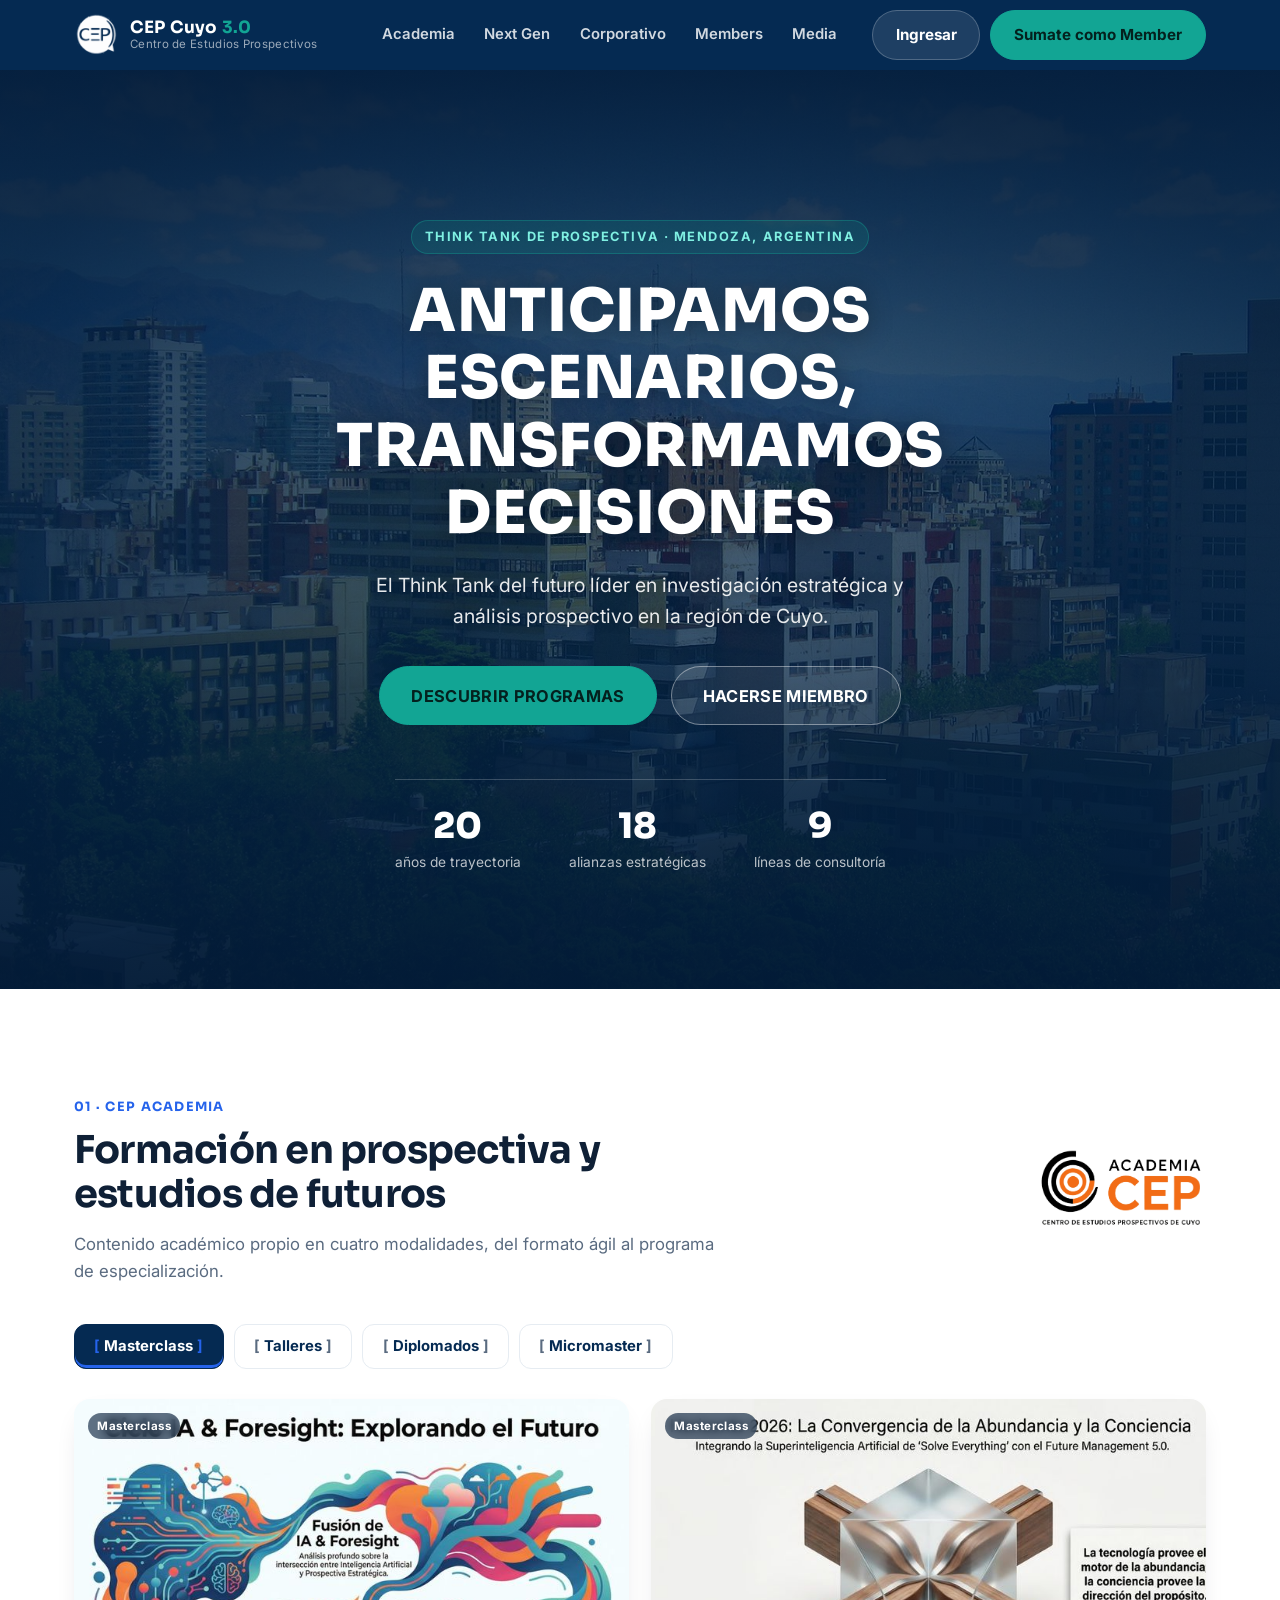
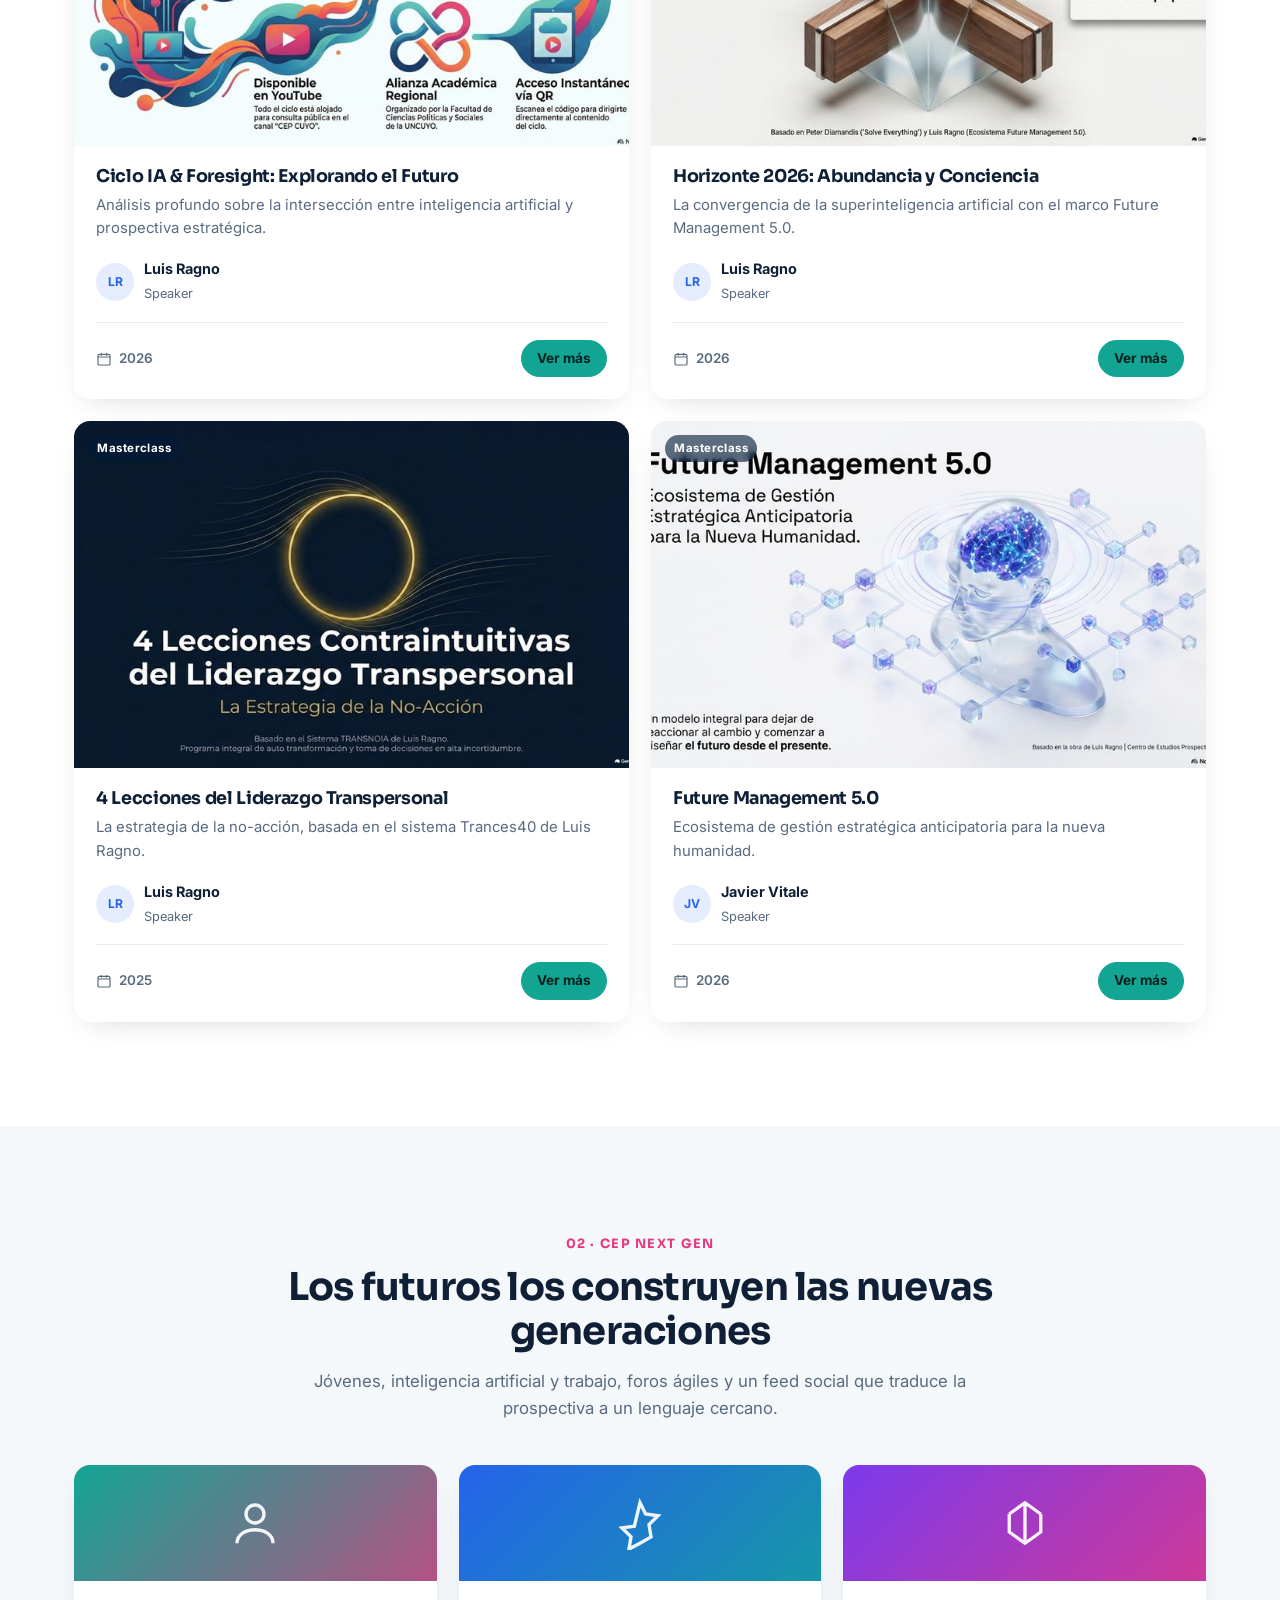
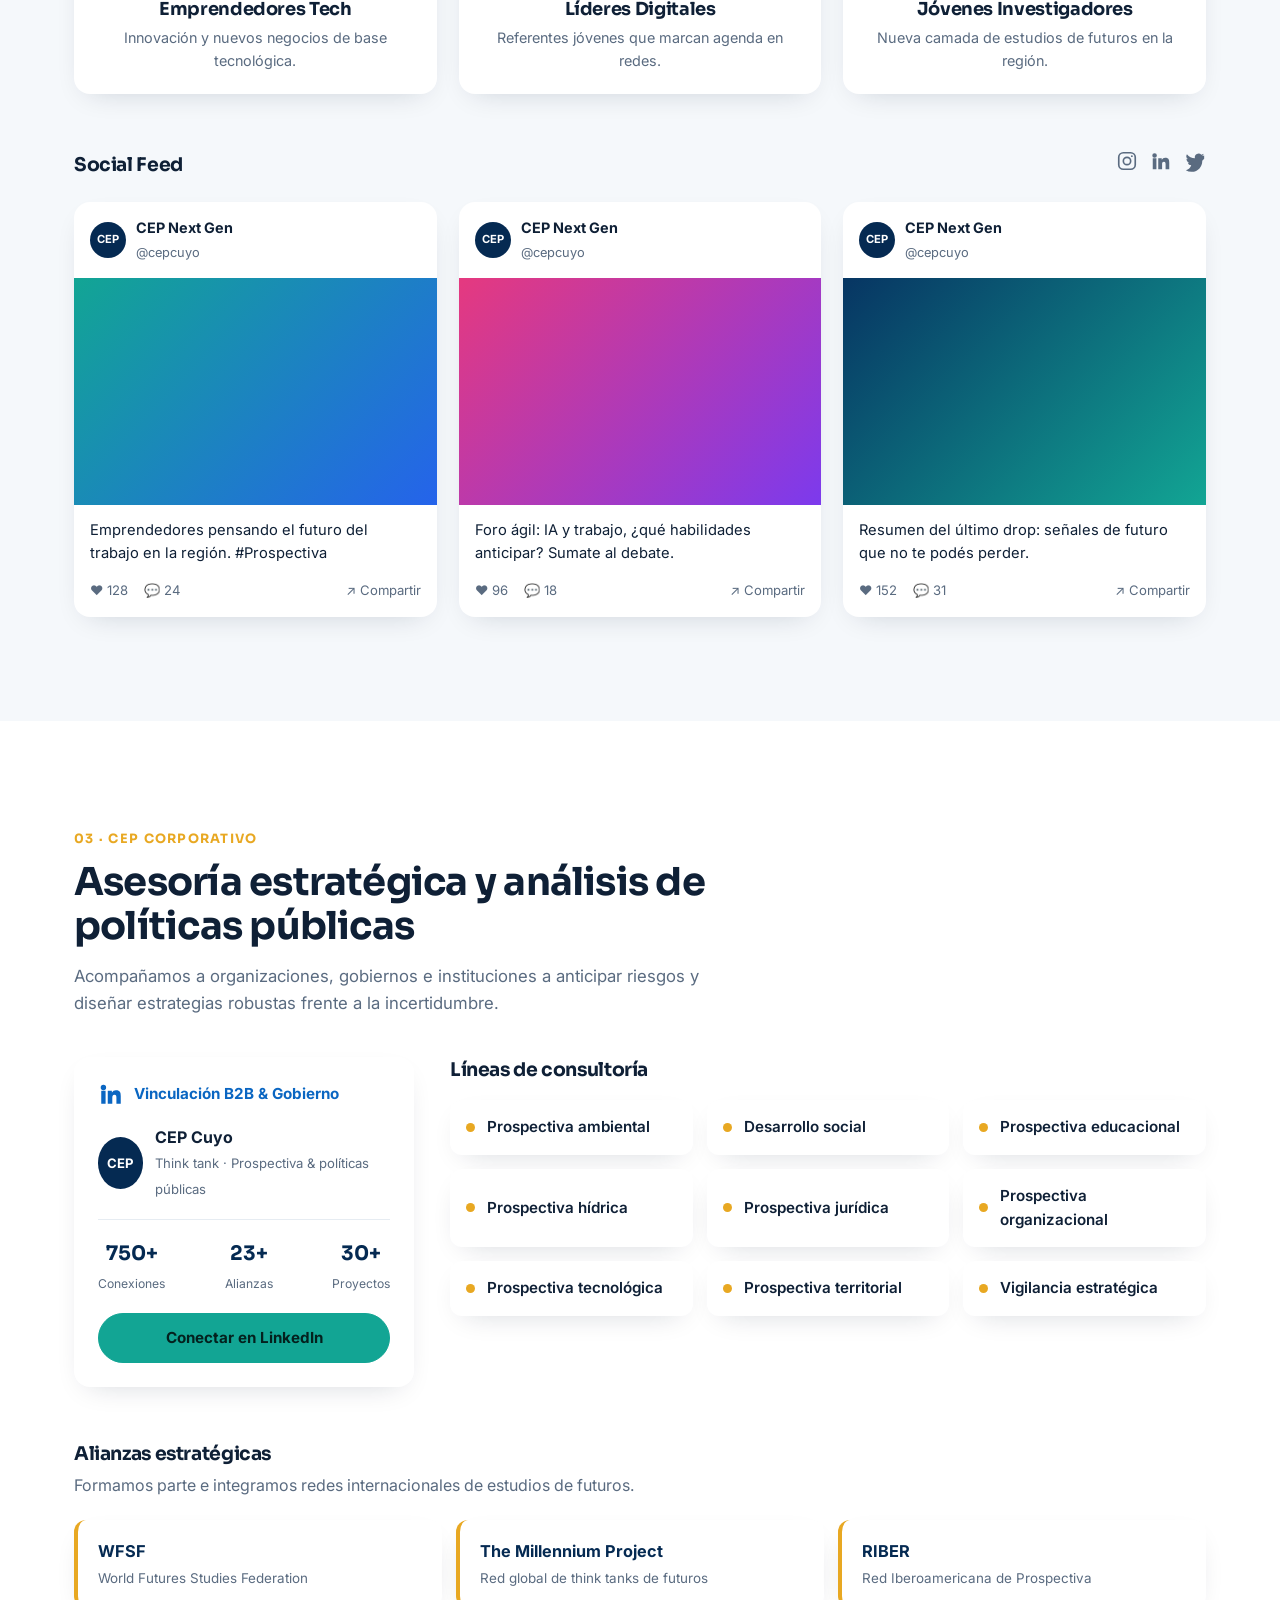
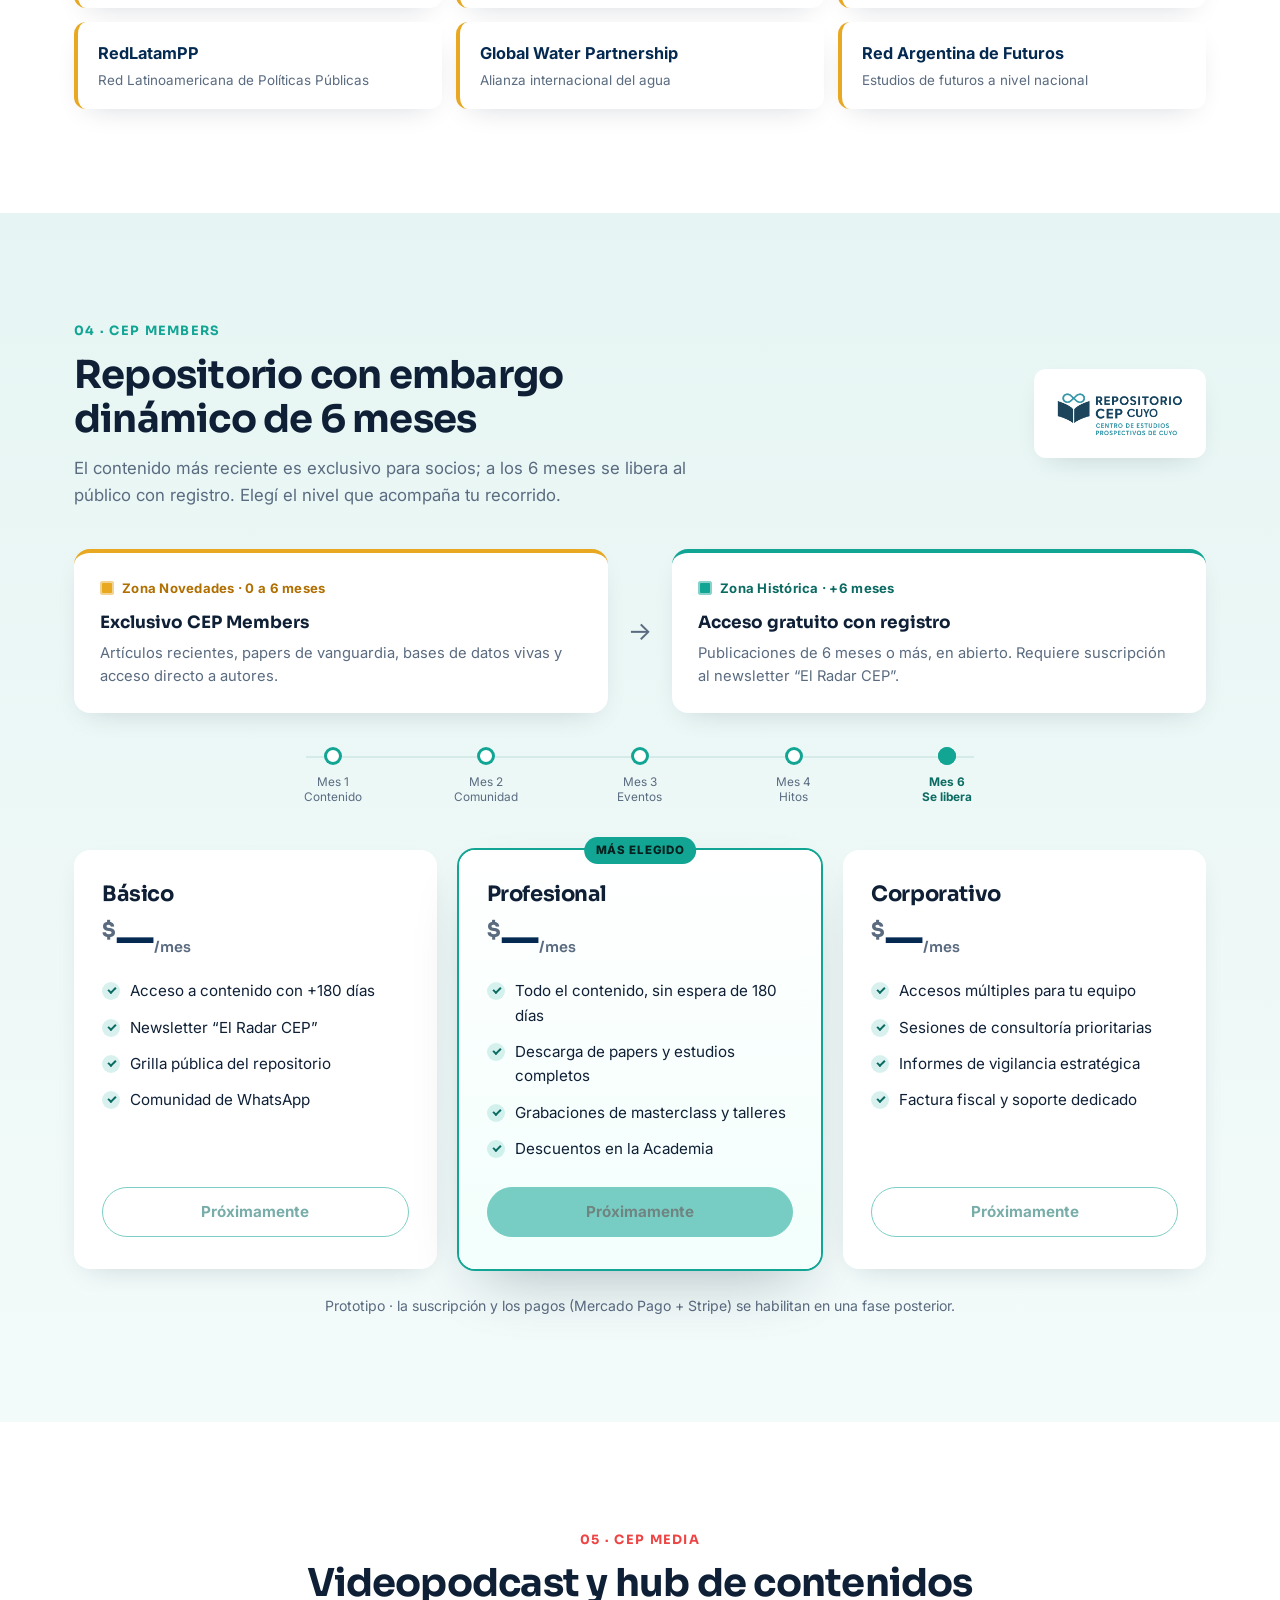
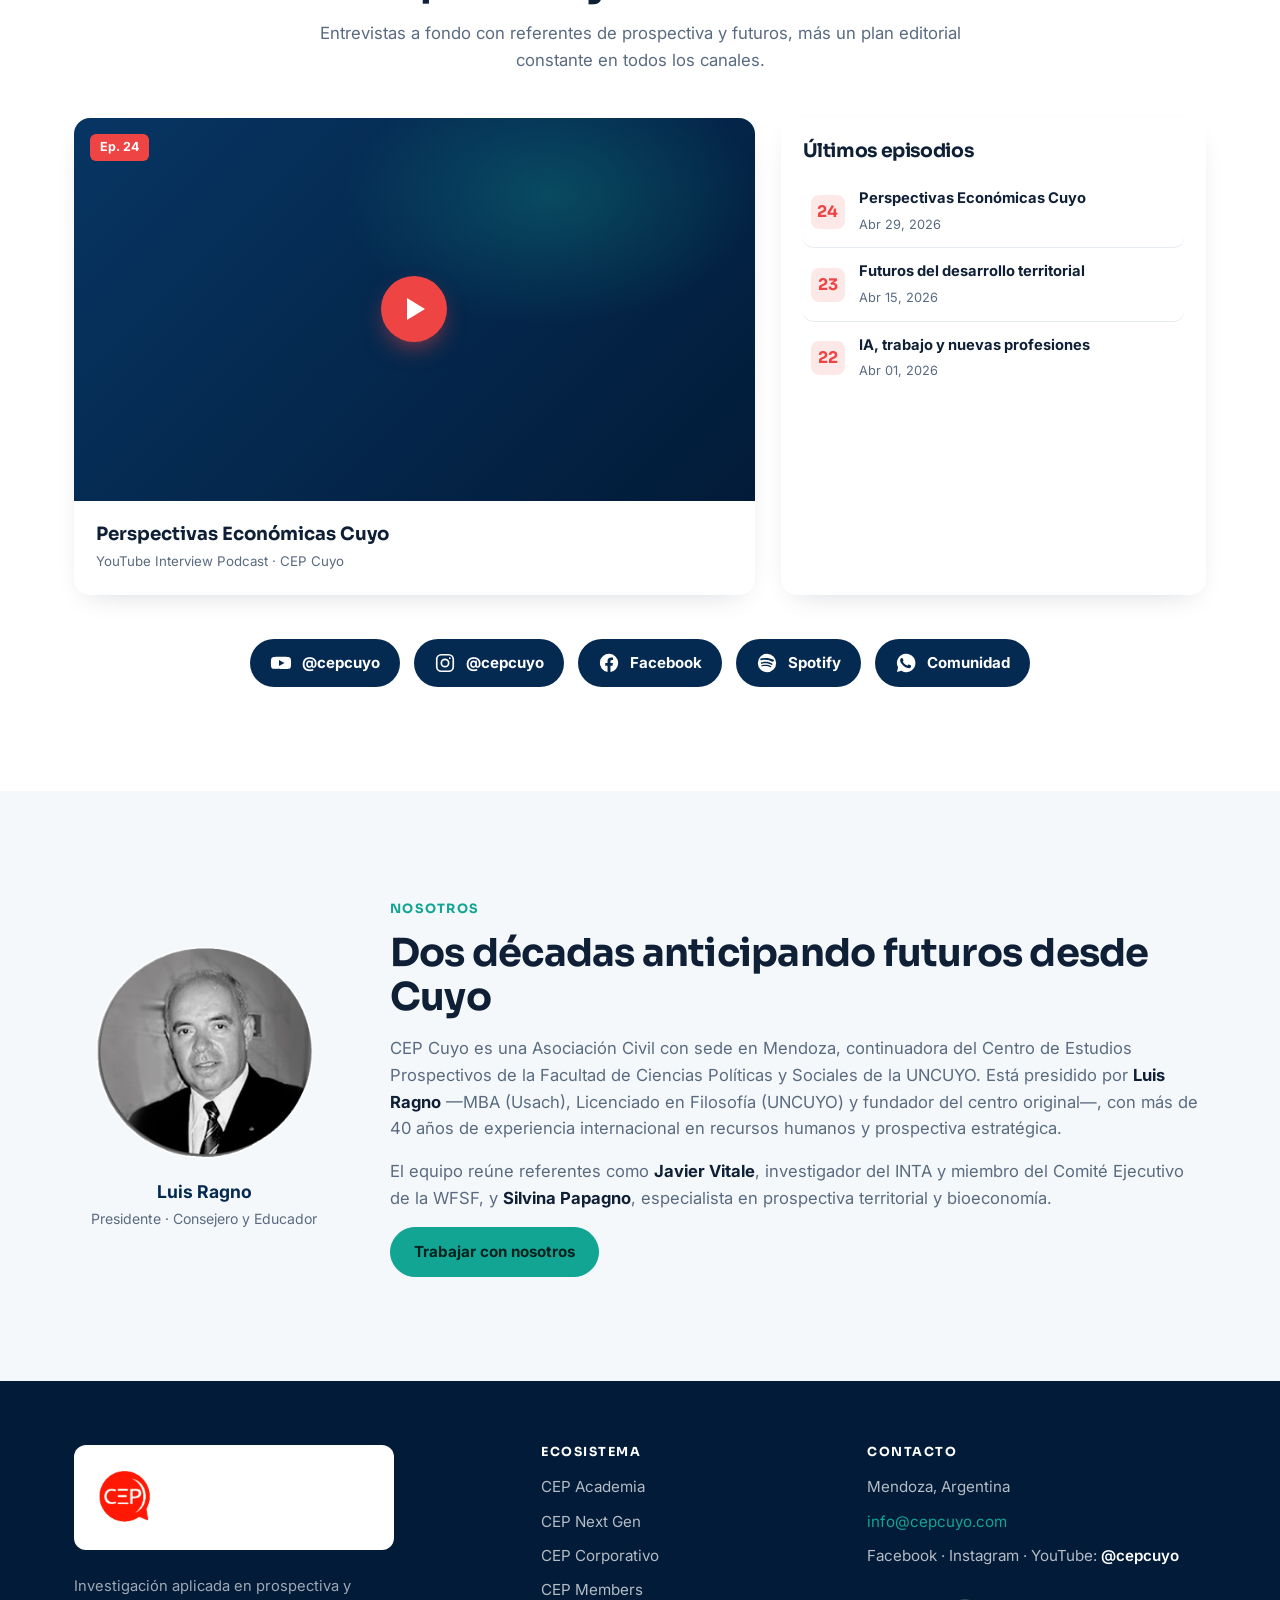
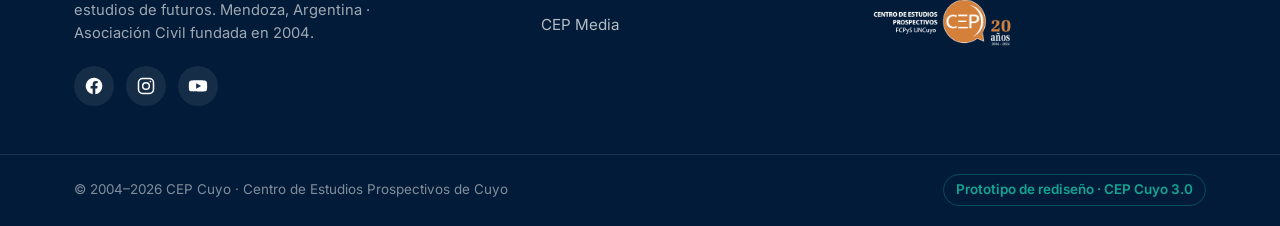
==== commit f1148537: "Fidelidad al PDF: foto real de hero, imagenes de cursos y logo blanco - Hero con foto real de Mendoz" ====
--- a/index.html
+++ b/index.html
@@ -17,7 +17,7 @@
   <header class="site-header" id="top">
     <div class="container header-inner">
       <a href="#top" class="brand">
-        <img src="assets/img/logo-header-cep.png" alt="Logo CEP Cuyo" class="brand-logo" />
+        <img src="assets/img/logo-cep-blanco.png" alt="Logo CEP Cuyo" class="brand-logo" />
         <span class="brand-text">
           <strong>CEP Cuyo <em>3.0</em></strong>
           <small>Centro de Estudios Prospectivos</small>
@@ -46,21 +46,14 @@
 
   <!-- ===================== HERO ===================== -->
   <section class="hero">
-    <div class="hero-bg" aria-hidden="true">
-      <!-- Silueta de cordillera (evoca Cuyo / Los Andes) -->
-      <svg class="hero-mountains" viewBox="0 0 1440 320" preserveAspectRatio="none">
-        <path d="M0,320 L0,190 L180,120 L320,180 L470,90 L620,170 L780,70 L940,160 L1100,100 L1260,175 L1440,110 L1440,320 Z" fill="rgba(18,165,148,.10)"/>
-        <path d="M0,320 L0,230 L200,170 L360,215 L520,150 L700,210 L860,140 L1030,205 L1200,160 L1380,215 L1440,190 L1440,320 Z" fill="rgba(2,38,74,.55)"/>
-      </svg>
-    </div>
-    <div class="hero-glow" aria-hidden="true"></div>
+    <div class="hero-photo" aria-hidden="true"></div>
+    <div class="hero-overlay" aria-hidden="true"></div>
     <div class="container hero-inner">
       <span class="eyebrow">Think tank de prospectiva · Mendoza, Argentina</span>
-      <h1>Anticipamos escenarios,<br /><span class="accent">transformamos decisiones</span></h1>
+      <h1>Anticipamos escenarios,<br />transformamos decisiones</h1>
       <p class="hero-sub">
-        El Think Tank líder en investigación estratégica y análisis prospectivo de la
-        región de Cuyo. Un ecosistema que integra formación, comunidad, consultoría y
-        conocimiento abierto.
+        El Think Tank del futuro líder en investigación estratégica y análisis
+        prospectivo en la región de Cuyo.
       </p>
       <div class="hero-actions">
         <a href="#academia" class="btn btn-teal btn-lg">Descubrir programas</a>
@@ -94,125 +87,161 @@
       </div>
 
       <!-- MASTERCLASS -->
-      <div class="grid grid-3 tab-panel is-active" data-panel="masterclass">
-        <article class="course-card">
-          <span class="course-thumb tg-1"><span class="course-tag">Masterclass</span></span>
-          <div class="course-body">
-            <h3>Metodologías de escenarios</h3>
-            <p>Cápsula ágil sobre construcción de escenarios y su uso en la toma de decisiones estratégicas.</p>
-            <div class="course-meta"><span class="avatar">LR</span><div><strong>Luis Ragno</strong><small>Cápsula · 90 min</small></div></div>
-            <a href="#academia" class="course-link">Ver más →</a>
-          </div>
-        </article>
-        <article class="course-card">
-          <span class="course-thumb tg-2"><span class="course-tag">Masterclass</span></span>
-          <div class="course-body">
-            <h3>IA aplicada a la prospectiva</h3>
-            <p>Cómo la inteligencia artificial acelera el análisis de tendencias y señales débiles.</p>
-            <div class="course-meta"><span class="avatar">JV</span><div><strong>Javier Vitale</strong><small>Cápsula · 90 min</small></div></div>
-            <a href="#academia" class="course-link">Ver más →</a>
-          </div>
-        </article>
-        <article class="course-card">
-          <span class="course-thumb tg-3"><span class="course-tag">Masterclass</span></span>
-          <div class="course-body">
-            <h3>Futuros del territorio</h3>
-            <p>Prospectiva territorial y bioeconomía para pensar el desarrollo regional a largo plazo.</p>
-            <div class="course-meta"><span class="avatar">SP</span><div><strong>Silvina Papagno</strong><small>Cápsula · 90 min</small></div></div>
-            <a href="#academia" class="course-link">Ver más →</a>
+      <div class="grid grid-2 tab-panel is-active" data-panel="masterclass">
+        <article class="course-card">
+          <span class="course-thumb"><img src="assets/img/course-ia-foresight.jpg" alt="Ciclo IA & Foresight" loading="lazy" /><span class="course-tag">Masterclass</span></span>
+          <div class="course-body">
+            <h3>Ciclo IA &amp; Foresight: Explorando el Futuro</h3>
+            <p>Análisis profundo sobre la intersección entre inteligencia artificial y prospectiva estratégica.</p>
+            <div class="course-meta"><span class="avatar">LR</span><div><strong>Luis Ragno</strong><small>Speaker</small></div></div>
+            <div class="course-foot"><span class="course-date"><svg viewBox="0 0 24 24" fill="none" stroke="currentColor" stroke-width="1.8"><rect x="3" y="5" width="18" height="16" rx="2"/><path d="M3 9h18M8 3v4M16 3v4"/></svg>2026</span><a href="#academia" class="btn btn-teal course-btn">Ver más</a></div>
+          </div>
+        </article>
+        <article class="course-card">
+          <span class="course-thumb"><img src="assets/img/course-horizonte.jpg" alt="Horizonte 2026" loading="lazy" /><span class="course-tag">Masterclass</span></span>
+          <div class="course-body">
+            <h3>Horizonte 2026: Abundancia y Conciencia</h3>
+            <p>La convergencia de la superinteligencia artificial con el marco Future Management 5.0.</p>
+            <div class="course-meta"><span class="avatar">LR</span><div><strong>Luis Ragno</strong><small>Speaker</small></div></div>
+            <div class="course-foot"><span class="course-date"><svg viewBox="0 0 24 24" fill="none" stroke="currentColor" stroke-width="1.8"><rect x="3" y="5" width="18" height="16" rx="2"/><path d="M3 9h18M8 3v4M16 3v4"/></svg>2026</span><a href="#academia" class="btn btn-teal course-btn">Ver más</a></div>
+          </div>
+        </article>
+        <article class="course-card">
+          <span class="course-thumb"><img src="assets/img/course-liderazgo.jpg" alt="Liderazgo Transpersonal" loading="lazy" /><span class="course-tag">Masterclass</span></span>
+          <div class="course-body">
+            <h3>4 Lecciones del Liderazgo Transpersonal</h3>
+            <p>La estrategia de la no-acción, basada en el sistema Trances40 de Luis Ragno.</p>
+            <div class="course-meta"><span class="avatar">LR</span><div><strong>Luis Ragno</strong><small>Speaker</small></div></div>
+            <div class="course-foot"><span class="course-date"><svg viewBox="0 0 24 24" fill="none" stroke="currentColor" stroke-width="1.8"><rect x="3" y="5" width="18" height="16" rx="2"/><path d="M3 9h18M8 3v4M16 3v4"/></svg>2025</span><a href="#academia" class="btn btn-teal course-btn">Ver más</a></div>
+          </div>
+        </article>
+        <article class="course-card">
+          <span class="course-thumb"><img src="assets/img/course-future-mgmt.jpg" alt="Future Management 5.0" loading="lazy" /><span class="course-tag">Masterclass</span></span>
+          <div class="course-body">
+            <h3>Future Management 5.0</h3>
+            <p>Ecosistema de gestión estratégica anticipatoria para la nueva humanidad.</p>
+            <div class="course-meta"><span class="avatar">JV</span><div><strong>Javier Vitale</strong><small>Speaker</small></div></div>
+            <div class="course-foot"><span class="course-date"><svg viewBox="0 0 24 24" fill="none" stroke="currentColor" stroke-width="1.8"><rect x="3" y="5" width="18" height="16" rx="2"/><path d="M3 9h18M8 3v4M16 3v4"/></svg>2026</span><a href="#academia" class="btn btn-teal course-btn">Ver más</a></div>
           </div>
         </article>
       </div>
 
       <!-- TALLERES -->
-      <div class="grid grid-3 tab-panel" data-panel="talleres" hidden>
-        <article class="course-card">
-          <span class="course-thumb tg-2"><span class="course-tag">Taller</span></span>
-          <div class="course-body">
-            <h3>Mapa de actores y tendencias</h3>
-            <p>Práctica aplicada para mapear fuerzas motrices e incertidumbres críticas de un sistema.</p>
-            <div class="course-meta"><span class="avatar">CEP</span><div><strong>Equipo CEP</strong><small>Taller · 3 encuentros</small></div></div>
-            <a href="#academia" class="course-link">Ver más →</a>
-          </div>
-        </article>
-        <article class="course-card">
-          <span class="course-thumb tg-3"><span class="course-tag">Taller</span></span>
-          <div class="course-body">
-            <h3>Diseño de escenarios 2×2</h3>
-            <p>Construcción colaborativa de escenarios y su narrativa a partir de dos ejes de incertidumbre.</p>
-            <div class="course-meta"><span class="avatar">CEP</span><div><strong>Equipo CEP</strong><small>Taller · 3 encuentros</small></div></div>
-            <a href="#academia" class="course-link">Ver más →</a>
-          </div>
-        </article>
-        <article class="course-card">
-          <span class="course-thumb tg-1"><span class="course-tag">Taller</span></span>
-          <div class="course-body">
-            <h3>Hoja de ruta estratégica</h3>
-            <p>Del escenario deseado al plan: backcasting y definición de hitos accionables.</p>
-            <div class="course-meta"><span class="avatar">CEP</span><div><strong>Equipo CEP</strong><small>Taller · 3 encuentros</small></div></div>
-            <a href="#academia" class="course-link">Ver más →</a>
+      <div class="grid grid-2 tab-panel" data-panel="talleres" hidden>
+        <article class="course-card">
+          <span class="course-thumb"><img src="assets/img/course-inmersion.jpg" alt="Inmersión Prospectiva" loading="lazy" /><span class="course-tag">Taller</span></span>
+          <div class="course-body">
+            <h3>Inmersión Prospectiva</h3>
+            <p>Seminario-taller intensivo de introducción práctica a los estudios de futuros.</p>
+            <div class="course-meta"><span class="avatar">CEP</span><div><strong>Equipo CEP</strong><small>Taller</small></div></div>
+            <div class="course-foot"><span class="course-date"><svg viewBox="0 0 24 24" fill="none" stroke="currentColor" stroke-width="1.8"><rect x="3" y="5" width="18" height="16" rx="2"/><path d="M3 9h18M8 3v4M16 3v4"/></svg>2025</span><a href="#academia" class="btn btn-teal course-btn">Ver más</a></div>
+          </div>
+        </article>
+        <article class="course-card">
+          <span class="course-thumb"><img src="assets/img/course-prospectiva-aplicada.jpg" alt="Prospectiva aplicada" loading="lazy" /><span class="course-tag">Taller</span></span>
+          <div class="course-body">
+            <h3>Prospectiva aplicada en contextos complejos</h3>
+            <p>Sinergia entre inteligencia artificial y gestión estratégica anticipatoria.</p>
+            <div class="course-meta"><span class="avatar">SP</span><div><strong>Silvina Papagno</strong><small>Speaker</small></div></div>
+            <div class="course-foot"><span class="course-date"><svg viewBox="0 0 24 24" fill="none" stroke="currentColor" stroke-width="1.8"><rect x="3" y="5" width="18" height="16" rx="2"/><path d="M3 9h18M8 3v4M16 3v4"/></svg>2025</span><a href="#academia" class="btn btn-teal course-btn">Ver más</a></div>
+          </div>
+        </article>
+        <article class="course-card">
+          <span class="course-thumb"><img src="assets/img/course-organizacion.jpg" alt="Organización mental" loading="lazy" /><span class="course-tag">Taller</span></span>
+          <div class="course-body">
+            <h3>Teoría y método de la organización mental</h3>
+            <p>Ingeniería de la mente para la práctica de una prospectiva cognitiva sustentable.</p>
+            <div class="course-meta"><span class="avatar">LR</span><div><strong>Luis Ragno</strong><small>Speaker</small></div></div>
+            <div class="course-foot"><span class="course-date"><svg viewBox="0 0 24 24" fill="none" stroke="currentColor" stroke-width="1.8"><rect x="3" y="5" width="18" height="16" rx="2"/><path d="M3 9h18M8 3v4M16 3v4"/></svg>2025</span><a href="#academia" class="btn btn-teal course-btn">Ver más</a></div>
+          </div>
+        </article>
+        <article class="course-card">
+          <span class="course-thumb"><img src="assets/img/course-educacion.jpg" alt="Educación, Ciencia y Prospectiva" loading="lazy" /><span class="course-tag">Taller</span></span>
+          <div class="course-body">
+            <h3>Educación, Ciencia y Prospectiva</h3>
+            <p>Seminario-taller sobre el rol de la prospectiva en la ciencia y la educación.</p>
+            <div class="course-meta"><span class="avatar">CEP</span><div><strong>Equipo CEP</strong><small>Taller</small></div></div>
+            <div class="course-foot"><span class="course-date"><svg viewBox="0 0 24 24" fill="none" stroke="currentColor" stroke-width="1.8"><rect x="3" y="5" width="18" height="16" rx="2"/><path d="M3 9h18M8 3v4M16 3v4"/></svg>2025</span><a href="#academia" class="btn btn-teal course-btn">Ver más</a></div>
           </div>
         </article>
       </div>
 
       <!-- DIPLOMADOS -->
-      <div class="grid grid-3 tab-panel" data-panel="diplomados" hidden>
-        <article class="course-card">
-          <span class="course-thumb tg-3"><span class="course-tag">Diplomado</span></span>
-          <div class="course-body">
-            <h3>Prospectiva estratégica</h3>
-            <p>Programa de especialización con teoría, tutorías y proyecto final aplicado.</p>
-            <div class="course-meta"><span class="avatar">CEP</span><div><strong>Certificación CEP</strong><small>Diplomado · 4 meses</small></div></div>
-            <a href="#academia" class="course-link">Ver más →</a>
-          </div>
-        </article>
-        <article class="course-card">
-          <span class="course-thumb tg-1"><span class="course-tag">Diplomado</span></span>
-          <div class="course-body">
-            <h3>Políticas públicas y futuros</h3>
-            <p>Análisis prospectivo aplicado al diseño y evaluación de políticas públicas.</p>
-            <div class="course-meta"><span class="avatar">CEP</span><div><strong>Certificación CEP</strong><small>Diplomado · 4 meses</small></div></div>
-            <a href="#academia" class="course-link">Ver más →</a>
-          </div>
-        </article>
-        <article class="course-card">
-          <span class="course-thumb tg-2"><span class="course-tag">Diplomado</span></span>
-          <div class="course-body">
-            <h3>Gestión de la innovación</h3>
-            <p>Vigilancia estratégica e inteligencia competitiva para organizaciones.</p>
-            <div class="course-meta"><span class="avatar">CEP</span><div><strong>Certificación CEP</strong><small>Diplomado · 4 meses</small></div></div>
-            <a href="#academia" class="course-link">Ver más →</a>
+      <div class="grid grid-2 tab-panel" data-panel="diplomados" hidden>
+        <article class="course-card">
+          <span class="course-thumb"><img src="assets/img/course-pac2025.jpg" alt="PAC 2025" loading="lazy" /><span class="course-tag">Diplomado</span></span>
+          <div class="course-body">
+            <h3>PAC-2025: Prospectiva y Planificación en Iberoamérica</h3>
+            <p>Programa de análisis y planificación con enfoque temático y regional.</p>
+            <div class="course-meta"><span class="avatar">JV</span><div><strong>Javier Vitale</strong><small>Coordinación</small></div></div>
+            <div class="course-foot"><span class="course-date"><svg viewBox="0 0 24 24" fill="none" stroke="currentColor" stroke-width="1.8"><rect x="3" y="5" width="18" height="16" rx="2"/><path d="M3 9h18M8 3v4M16 3v4"/></svg>2025</span><a href="#academia" class="btn btn-teal course-btn">Ver más</a></div>
+          </div>
+        </article>
+        <article class="course-card">
+          <span class="course-thumb"><img src="assets/img/course-talento.jpg" alt="Talento Humano" loading="lazy" /><span class="course-tag">Diplomado</span></span>
+          <div class="course-body">
+            <h3>Transformación y Prospectiva del Talento Humano</h3>
+            <p>Gestión prospectiva y habilidades del futuro para las organizaciones.</p>
+            <div class="course-meta"><span class="avatar">CEP</span><div><strong>Certificación CEP</strong><small>Diplomado</small></div></div>
+            <div class="course-foot"><span class="course-date"><svg viewBox="0 0 24 24" fill="none" stroke="currentColor" stroke-width="1.8"><rect x="3" y="5" width="18" height="16" rx="2"/><path d="M3 9h18M8 3v4M16 3v4"/></svg>2025</span><a href="#academia" class="btn btn-teal course-btn">Ver más</a></div>
+          </div>
+        </article>
+        <article class="course-card">
+          <span class="course-thumb"><img src="assets/img/course-academiacep.jpg" alt="AcademiaCEP" loading="lazy" /><span class="course-tag">Diplomado</span></span>
+          <div class="course-body">
+            <h3>AcademiaCEP: Liderando los Estudios de Futuros</h3>
+            <p>Formación integral en metodologías y prácticas relevantes para el liderazgo prospectivo.</p>
+            <div class="course-meta"><span class="avatar">LR</span><div><strong>Luis Ragno</strong><small>Dirección</small></div></div>
+            <div class="course-foot"><span class="course-date"><svg viewBox="0 0 24 24" fill="none" stroke="currentColor" stroke-width="1.8"><rect x="3" y="5" width="18" height="16" rx="2"/><path d="M3 9h18M8 3v4M16 3v4"/></svg>2026</span><a href="#academia" class="btn btn-teal course-btn">Ver más</a></div>
+          </div>
+        </article>
+        <article class="course-card">
+          <span class="course-thumb"><img src="assets/img/course-innovacion.jpg" alt="Innovación tecnológica" loading="lazy" /><span class="course-tag">Diplomado</span></span>
+          <div class="course-body">
+            <h3>Innovación y Prospectiva Tecnológica</h3>
+            <p>Seminario-taller sobre vigilancia tecnológica e innovación estratégica.</p>
+            <div class="course-meta"><span class="avatar">CEP</span><div><strong>Equipo CEP</strong><small>Diplomado</small></div></div>
+            <div class="course-foot"><span class="course-date"><svg viewBox="0 0 24 24" fill="none" stroke="currentColor" stroke-width="1.8"><rect x="3" y="5" width="18" height="16" rx="2"/><path d="M3 9h18M8 3v4M16 3v4"/></svg>2025</span><a href="#academia" class="btn btn-teal course-btn">Ver más</a></div>
           </div>
         </article>
       </div>
 
       <!-- MICROMASTER -->
-      <div class="grid grid-3 tab-panel" data-panel="micromaster" hidden>
-        <article class="course-card">
-          <span class="course-thumb tg-1"><span class="course-tag">Micromaster</span></span>
-          <div class="course-body">
-            <h3>Ruta: Futuros y sostenibilidad</h3>
-            <p>Itinerario modular corto para especializarte en futuros ambientales e hídricos.</p>
-            <div class="course-meta"><span class="avatar">CEP</span><div><strong>Programa modular</strong><small>Micromaster · flexible</small></div></div>
-            <a href="#academia" class="course-link">Ver más →</a>
-          </div>
-        </article>
-        <article class="course-card">
-          <span class="course-thumb tg-2"><span class="course-tag">Micromaster</span></span>
-          <div class="course-body">
-            <h3>Ruta: Tecnología y trabajo</h3>
-            <p>Módulos sobre IA, automatización y el futuro del trabajo y las profesiones.</p>
-            <div class="course-meta"><span class="avatar">CEP</span><div><strong>Programa modular</strong><small>Micromaster · flexible</small></div></div>
-            <a href="#academia" class="course-link">Ver más →</a>
-          </div>
-        </article>
-        <article class="course-card">
-          <span class="course-thumb tg-3"><span class="course-tag">Micromaster</span></span>
-          <div class="course-body">
-            <h3>Ruta: Gobierno y territorio</h3>
-            <p>Módulos de prospectiva territorial aplicada a la gestión pública regional.</p>
-            <div class="course-meta"><span class="avatar">CEP</span><div><strong>Programa modular</strong><small>Micromaster · flexible</small></div></div>
-            <a href="#academia" class="course-link">Ver más →</a>
+      <div class="grid grid-2 tab-panel" data-panel="micromaster" hidden>
+        <article class="course-card">
+          <span class="course-thumb"><img src="assets/img/course-future-mgmt.jpg" alt="Ruta Future Management" loading="lazy" /><span class="course-tag">Micromaster</span></span>
+          <div class="course-body">
+            <h3>Ruta: Future Management 5.0</h3>
+            <p>Itinerario modular sobre gestión estratégica anticipatoria y liderazgo de futuros.</p>
+            <div class="course-meta"><span class="avatar">JV</span><div><strong>Javier Vitale</strong><small>Programa modular</small></div></div>
+            <div class="course-foot"><span class="course-date"><svg viewBox="0 0 24 24" fill="none" stroke="currentColor" stroke-width="1.8"><rect x="3" y="5" width="18" height="16" rx="2"/><path d="M3 9h18M8 3v4M16 3v4"/></svg>2026</span><a href="#academia" class="btn btn-teal course-btn">Ver más</a></div>
+          </div>
+        </article>
+        <article class="course-card">
+          <span class="course-thumb"><img src="assets/img/course-ia-foresight.jpg" alt="Ruta IA & Foresight" loading="lazy" /><span class="course-tag">Micromaster</span></span>
+          <div class="course-body">
+            <h3>Ruta: IA &amp; Foresight</h3>
+            <p>Módulos sobre inteligencia artificial aplicada al análisis de tendencias y escenarios.</p>
+            <div class="course-meta"><span class="avatar">CEP</span><div><strong>Programa modular</strong><small>Micromaster</small></div></div>
+            <div class="course-foot"><span class="course-date"><svg viewBox="0 0 24 24" fill="none" stroke="currentColor" stroke-width="1.8"><rect x="3" y="5" width="18" height="16" rx="2"/><path d="M3 9h18M8 3v4M16 3v4"/></svg>2026</span><a href="#academia" class="btn btn-teal course-btn">Ver más</a></div>
+          </div>
+        </article>
+        <article class="course-card">
+          <span class="course-thumb"><img src="assets/img/course-prospectiva-aplicada.jpg" alt="Ruta Prospectiva territorial" loading="lazy" /><span class="course-tag">Micromaster</span></span>
+          <div class="course-body">
+            <h3>Ruta: Prospectiva Territorial</h3>
+            <p>Módulos de prospectiva territorial y bioeconomía aplicada a la gestión regional.</p>
+            <div class="course-meta"><span class="avatar">SP</span><div><strong>Silvina Papagno</strong><small>Programa modular</small></div></div>
+            <div class="course-foot"><span class="course-date"><svg viewBox="0 0 24 24" fill="none" stroke="currentColor" stroke-width="1.8"><rect x="3" y="5" width="18" height="16" rx="2"/><path d="M3 9h18M8 3v4M16 3v4"/></svg>2026</span><a href="#academia" class="btn btn-teal course-btn">Ver más</a></div>
+          </div>
+        </article>
+        <article class="course-card">
+          <span class="course-thumb"><img src="assets/img/course-liderazgo.jpg" alt="Ruta Liderazgo" loading="lazy" /><span class="course-tag">Micromaster</span></span>
+          <div class="course-body">
+            <h3>Ruta: Liderazgo Transpersonal</h3>
+            <p>Módulos sobre liderazgo, cognición y toma de decisiones en entornos de incertidumbre.</p>
+            <div class="course-meta"><span class="avatar">LR</span><div><strong>Luis Ragno</strong><small>Programa modular</small></div></div>
+            <div class="course-foot"><span class="course-date"><svg viewBox="0 0 24 24" fill="none" stroke="currentColor" stroke-width="1.8"><rect x="3" y="5" width="18" height="16" rx="2"/><path d="M3 9h18M8 3v4M16 3v4"/></svg>2025</span><a href="#academia" class="btn btn-teal course-btn">Ver más</a></div>
           </div>
         </article>
       </div>
--- a/style.css
+++ b/style.css
@@ -96,7 +96,7 @@
 .header-inner { display: flex; align-items: center; gap: 22px; height: 70px; }
 
 .brand { display: flex; align-items: center; gap: 12px; margin-right: auto; }
-.brand-logo { width: 42px; height: 42px; border-radius: 50%; background: #fff; padding: 2px; }
+.brand-logo { width: 44px; height: 44px; object-fit: contain; }
 .brand-text { display: flex; flex-direction: column; line-height: 1.1; }
 .brand-text strong { color: #fff; font-family: var(--font-head); font-size: 1.06rem; letter-spacing: .2px; }
 .brand-text strong em { color: var(--teal); font-style: normal; }
@@ -130,31 +130,38 @@
    ========================================================= */
 .hero {
   position: relative; overflow: hidden; color: #fff;
-  background: linear-gradient(160deg, var(--navy-deep) 0%, var(--navy-hero) 55%, var(--navy-2) 100%);
-  padding: clamp(76px, 11vw, 132px) 0 clamp(70px, 9vw, 110px);
-}
-.hero-bg { position: absolute; inset: 0; pointer-events: none; }
-.hero-mountains { position: absolute; left: 0; right: 0; bottom: 0; width: 100%; height: 55%; }
-.hero-glow {
-  position: absolute; inset: 0; pointer-events: none;
+  background: var(--navy-deep);
+  padding: clamp(96px, 13vw, 150px) 0 clamp(80px, 10vw, 116px);
+  text-align: center;
+}
+.hero-photo {
+  position: absolute; inset: 0;
+  background: url('assets/img/hero-mendoza.jpg') center 30% / cover no-repeat;
+}
+.hero-overlay {
+  position: absolute; inset: 0;
   background:
-    radial-gradient(560px 400px at 84% 6%, rgba(18,165,148,.30), transparent 60%),
-    radial-gradient(640px 480px at 6% 96%, rgba(14,127,135,.22), transparent 62%);
-}
-.hero-inner { position: relative; max-width: 860px; }
+    linear-gradient(180deg, rgba(2,27,56,.86) 0%, rgba(2,38,74,.60) 34%, rgba(2,38,74,.62) 62%, rgba(2,27,56,.90) 100%),
+    radial-gradient(700px 420px at 50% 42%, rgba(2,38,74,.20), rgba(2,27,56,.70));
+}
+.hero-inner { position: relative; max-width: 820px; margin: 0 auto; display: flex; flex-direction: column; align-items: center; }
 .eyebrow {
   display: inline-block; font-size: .8rem; font-weight: 700; letter-spacing: .12em; text-transform: uppercase;
-  color: #7ff0e2; background: rgba(18,165,148,.14); border: 1px solid rgba(18,165,148,.34);
-  padding: .45em 1em; border-radius: 999px; margin-bottom: 22px;
-}
-.hero h1 { font-size: clamp(2.2rem, 5.4vw, 4rem); font-weight: 800; letter-spacing: -.025em; color: #fff; }
-.hero h1 .accent { background: linear-gradient(90deg, var(--teal) 0%, #6fe6d6 100%); -webkit-background-clip: text; background-clip: text; color: transparent; }
-.hero-sub { margin: 22px 0 0; font-size: clamp(1.02rem, 1.6vw, 1.2rem); color: rgba(255,255,255,.84); max-width: 640px; }
-.hero-actions { display: flex; flex-wrap: wrap; gap: 14px; margin-top: 34px; }
-.hero-stats { display: flex; flex-wrap: wrap; gap: 44px; margin-top: 56px; padding-top: 30px; box-shadow: inset 0 1px 0 rgba(255,255,255,.15); }
+  color: #7ff0e2; background: rgba(18,165,148,.16); border: 1px solid rgba(18,165,148,.36);
+  padding: .45em 1em; border-radius: 999px; margin-bottom: 24px;
+}
+.hero h1 {
+  font-size: clamp(2rem, 5vw, 3.7rem); font-weight: 800; letter-spacing: .01em; color: #fff;
+  text-transform: uppercase; text-shadow: 0 2px 24px rgba(0,0,0,.35);
+}
+.hero-sub { margin: 22px auto 0; font-size: clamp(1.02rem, 1.6vw, 1.22rem); color: rgba(255,255,255,.9); max-width: 600px; text-shadow: 0 1px 12px rgba(0,0,0,.35); }
+.hero-actions { display: flex; flex-wrap: wrap; justify-content: center; gap: 14px; margin-top: 34px; }
+.hero-actions .btn-teal { text-transform: uppercase; letter-spacing: .02em; }
+.hero-actions .btn-ghost { text-transform: uppercase; letter-spacing: .02em; background: rgba(255,255,255,.08); }
+.hero-stats { display: flex; flex-wrap: wrap; justify-content: center; gap: 48px; margin-top: 54px; padding-top: 30px; box-shadow: inset 0 1px 0 rgba(255,255,255,.2); }
 .hero-stats div { display: flex; flex-direction: column; }
 .hero-stats strong { font-family: var(--font-head); font-size: 2.2rem; font-weight: 800; color: #fff; line-height: 1; }
-.hero-stats span { font-size: .86rem; color: rgba(255,255,255,.62); margin-top: 6px; }
+.hero-stats span { font-size: .86rem; color: rgba(255,255,255,.72); margin-top: 6px; }
 
 /* =========================================================
    SECCIONES (base)
@@ -182,6 +189,7 @@
 
 /* ---------- Grids ---------- */
 .grid { display: grid; gap: 22px; }
+.grid-2 { grid-template-columns: repeat(2, 1fr); }
 .grid-3 { grid-template-columns: repeat(3, 1fr); }
 .grid.tight { gap: 14px; }
 
@@ -190,12 +198,15 @@
    ========================================================= */
 .tabs { display: flex; flex-wrap: wrap; gap: 10px; margin-bottom: 30px; }
 .tab {
-  font: inherit; font-weight: 600; font-size: .93rem; color: var(--muted);
-  padding: .6em 1.25em; border-radius: 999px; border: 1.6px solid var(--line);
+  font: inherit; font-weight: 700; font-size: .93rem; color: var(--navy);
+  padding: .62em 1.3em; border-radius: var(--radius-sm); border: 1.6px solid var(--line);
   background: #fff; cursor: pointer; transition: all .2s var(--ease);
 }
+.tab::before { content: "[ "; color: var(--muted); }
+.tab::after  { content: " ]"; color: var(--muted); }
 .tab:hover { border-color: var(--accent); color: var(--accent); }
-.tab.is-active { background: var(--accent); border-color: var(--accent); color: #fff; box-shadow: 0 8px 20px -10px var(--accent); }
+.tab.is-active { background: var(--navy); border-color: var(--navy); color: #fff; box-shadow: inset 0 -3px 0 var(--accent); }
+.tab.is-active::before, .tab.is-active::after { color: var(--accent); }
 
 .tab-panel { animation: fade .35s var(--ease); }
 .tab-panel[hidden] { display: none; }
@@ -206,35 +217,30 @@
   overflow: hidden; box-shadow: var(--shadow); transition: transform .28s var(--ease), box-shadow .28s var(--ease);
 }
 .course-card:hover { transform: translateY(-6px); box-shadow: var(--shadow-lg); }
-.course-thumb {
-  position: relative; aspect-ratio: 16 / 10; display: block;
-}
-.course-thumb.tg-1 { background: linear-gradient(135deg, #073563 0%, #12a594 120%); }
-.course-thumb.tg-2 { background: linear-gradient(135deg, #0e7f87 0%, #052a52 120%); }
-.course-thumb.tg-3 { background: linear-gradient(135deg, #124e7a 0%, #23b3a3 120%); }
-.course-thumb::after {
-  content: ""; position: absolute; inset: 0;
-  background: radial-gradient(240px 160px at 78% 20%, rgba(255,255,255,.18), transparent 60%);
-}
+.course-thumb { position: relative; aspect-ratio: 16 / 10; display: block; overflow: hidden; background: var(--navy); }
+.course-thumb img { width: 100%; height: 100%; object-fit: cover; transition: transform .4s var(--ease); }
+.course-card:hover .course-thumb img { transform: scale(1.05); }
 .course-tag {
   position: absolute; top: 14px; left: 14px; z-index: 1;
   font-size: .72rem; font-weight: 700; letter-spacing: .04em; color: #fff;
-  background: rgba(0,0,0,.32); backdrop-filter: blur(4px);
+  background: rgba(2,27,56,.62); backdrop-filter: blur(4px);
   padding: .35em .8em; border-radius: 999px;
 }
 .course-body { padding: 20px 22px 22px; display: flex; flex-direction: column; flex: 1; }
-.course-body h3 { font-size: 1.12rem; margin-bottom: 8px; }
-.course-body p { color: var(--muted); font-size: .94rem; }
-.course-meta { display: flex; align-items: center; gap: 10px; margin: 16px 0 14px; }
+.course-body h3 { font-size: 1.1rem; margin-bottom: 8px; }
+.course-body p { color: var(--muted); font-size: .93rem; }
+.course-meta { display: flex; align-items: center; gap: 10px; margin: 16px 0 16px; }
 .avatar {
   width: 38px; height: 38px; border-radius: 50%; flex-shrink: 0;
   display: flex; align-items: center; justify-content: center;
-  background: var(--accent-soft); color: var(--accent); font-weight: 700; font-size: .78rem;
+  background: var(--accent-soft); color: var(--accent); font-weight: 700; font-size: .76rem;
 }
 .course-meta strong { display: block; font-size: .9rem; color: var(--ink); }
 .course-meta small { color: var(--muted); font-size: .8rem; }
-.course-link { margin-top: auto; color: var(--accent); font-weight: 700; font-size: .92rem; width: fit-content; }
-.course-link:hover { text-decoration: underline; }
+.course-foot { margin-top: auto; display: flex; align-items: center; justify-content: space-between; gap: 12px; padding-top: 4px; box-shadow: inset 0 1px 0 var(--line); }
+.course-date { display: inline-flex; align-items: center; gap: 7px; color: var(--muted); font-size: .84rem; font-weight: 600; padding-top: 14px; }
+.course-date svg { width: 16px; height: 16px; }
+.course-btn { --btn-pad: .5em 1.1em; font-size: .85rem; margin-top: 14px; }
 
 /* =========================================================
    2. NEXT GEN — profiles + social feed
@@ -469,6 +475,7 @@
   .container { padding: 0 20px; }
   .section { padding: 60px 0; }
   .grid { gap: 16px; }
+  .grid-2 { grid-template-columns: 1fr; }
   .grid-3.tight { grid-template-columns: 1fr; }
   .allies { grid-template-columns: 1fr; }
   .hero { padding: 84px 0 66px; }
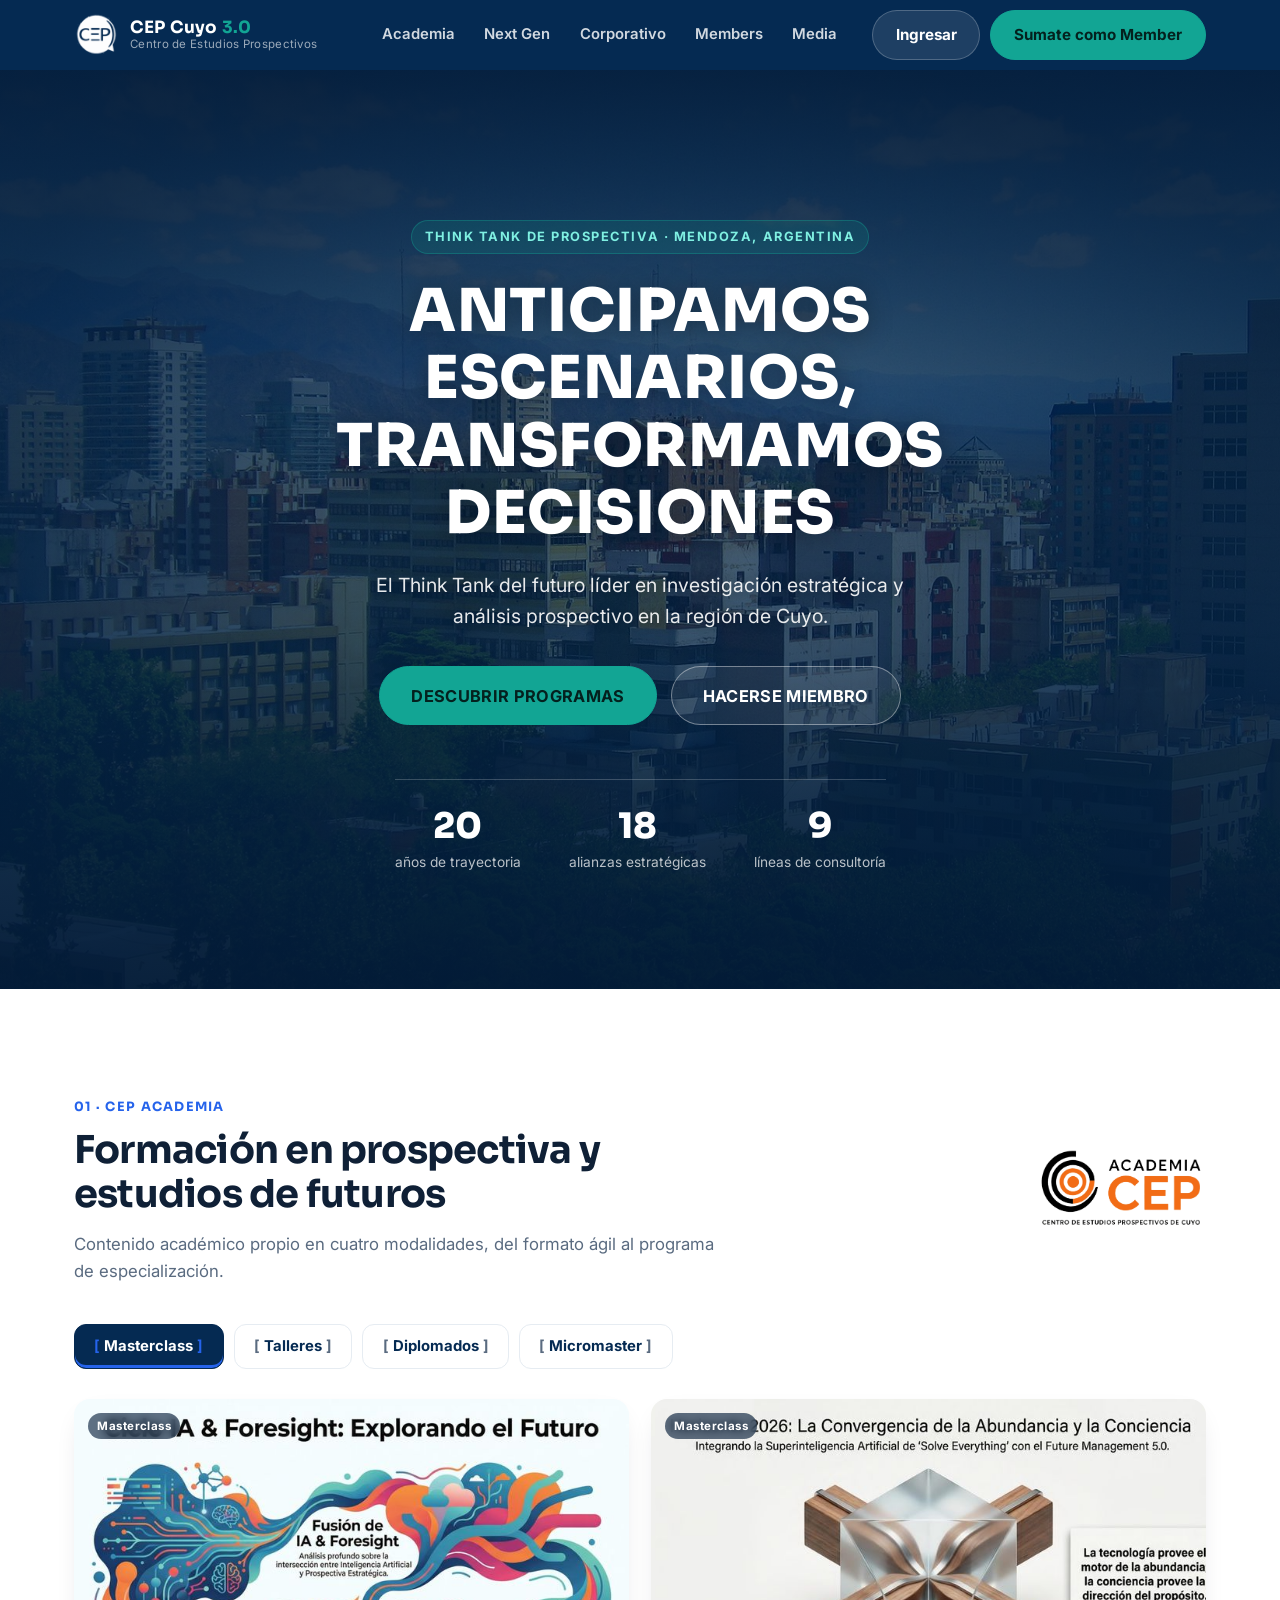
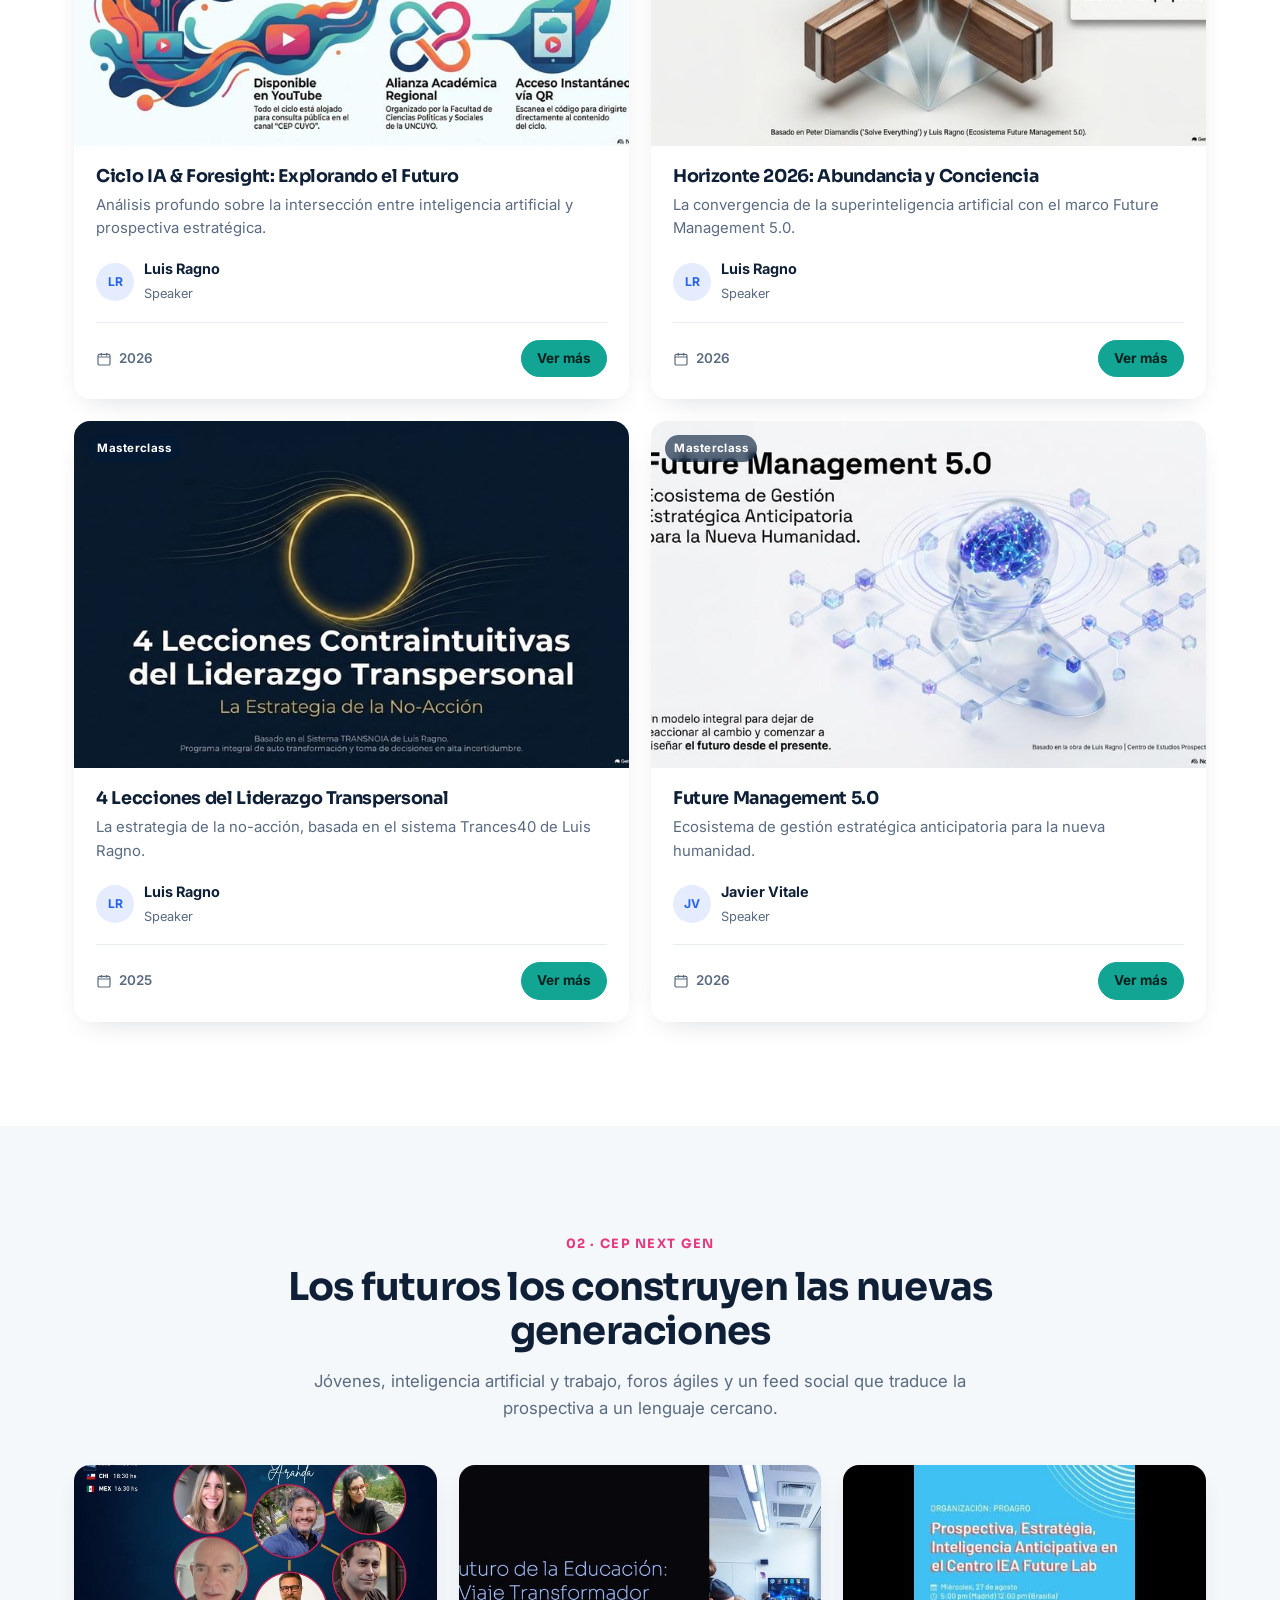
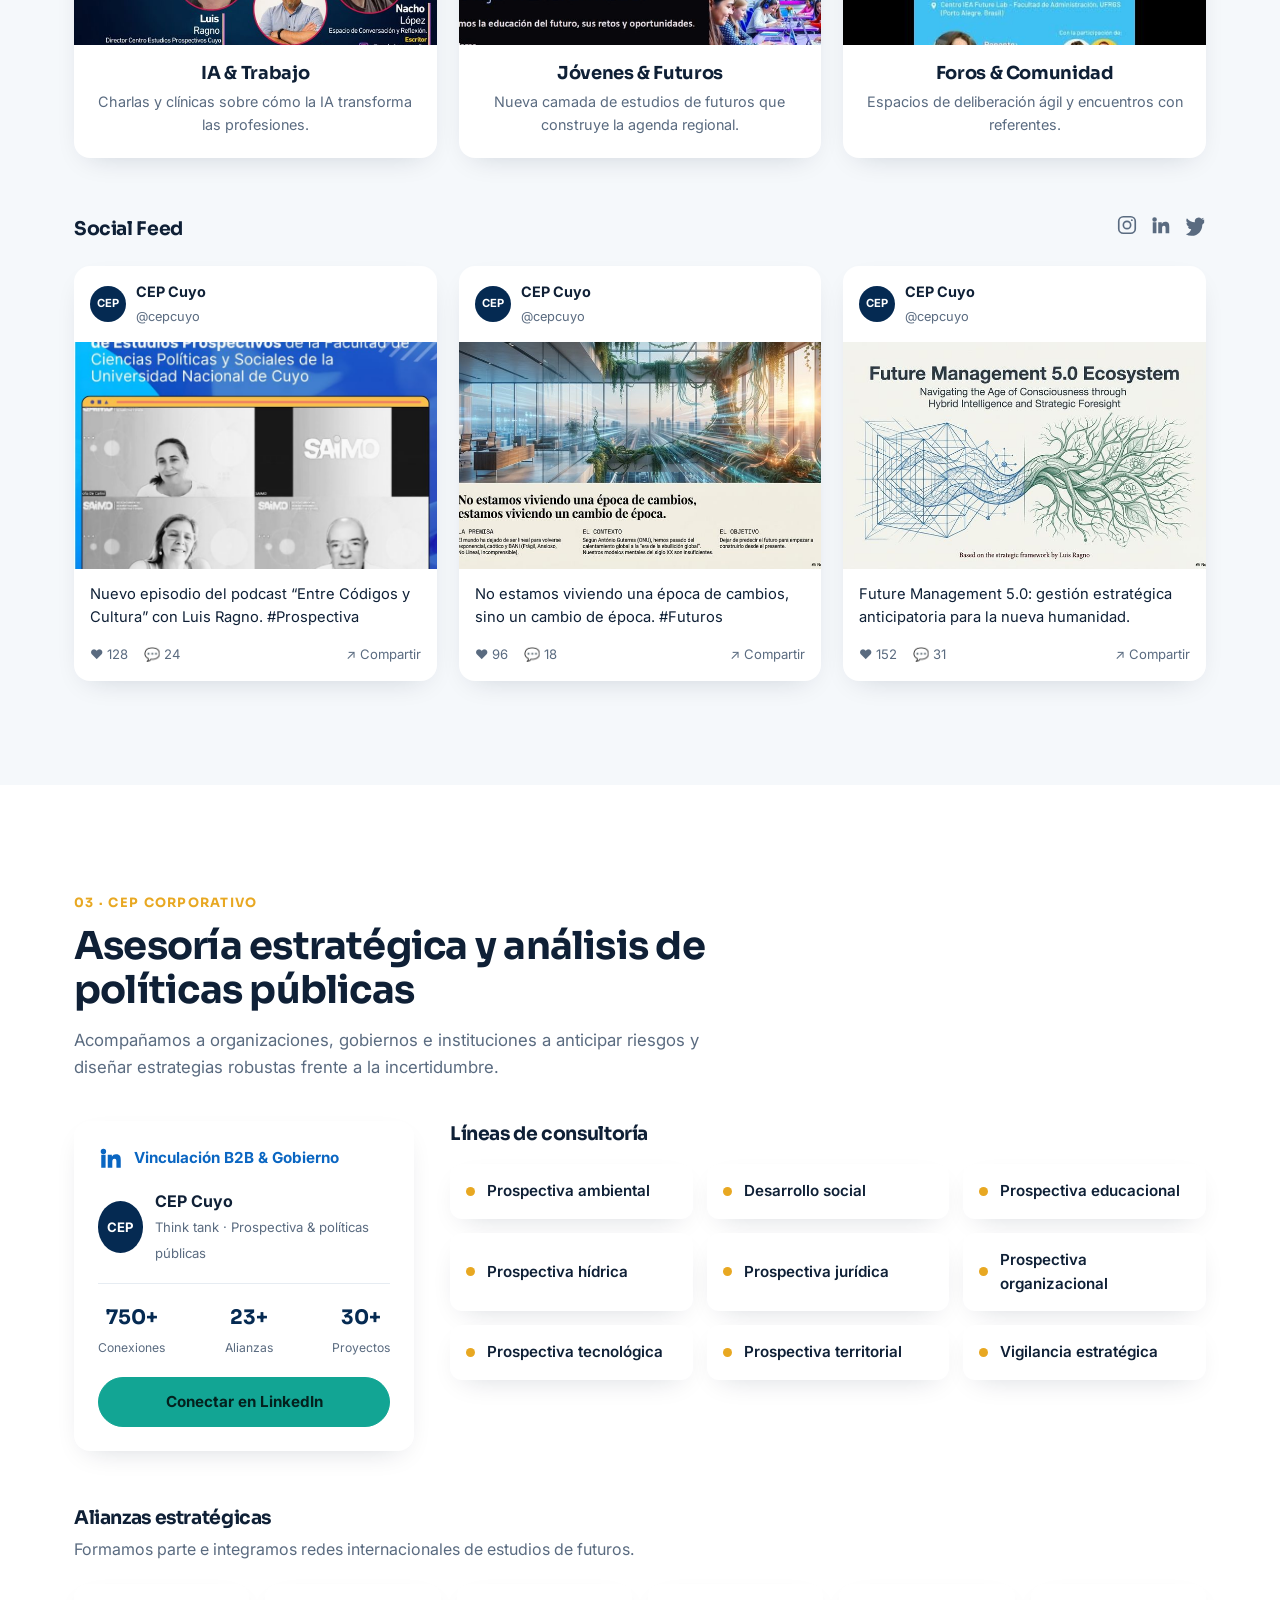
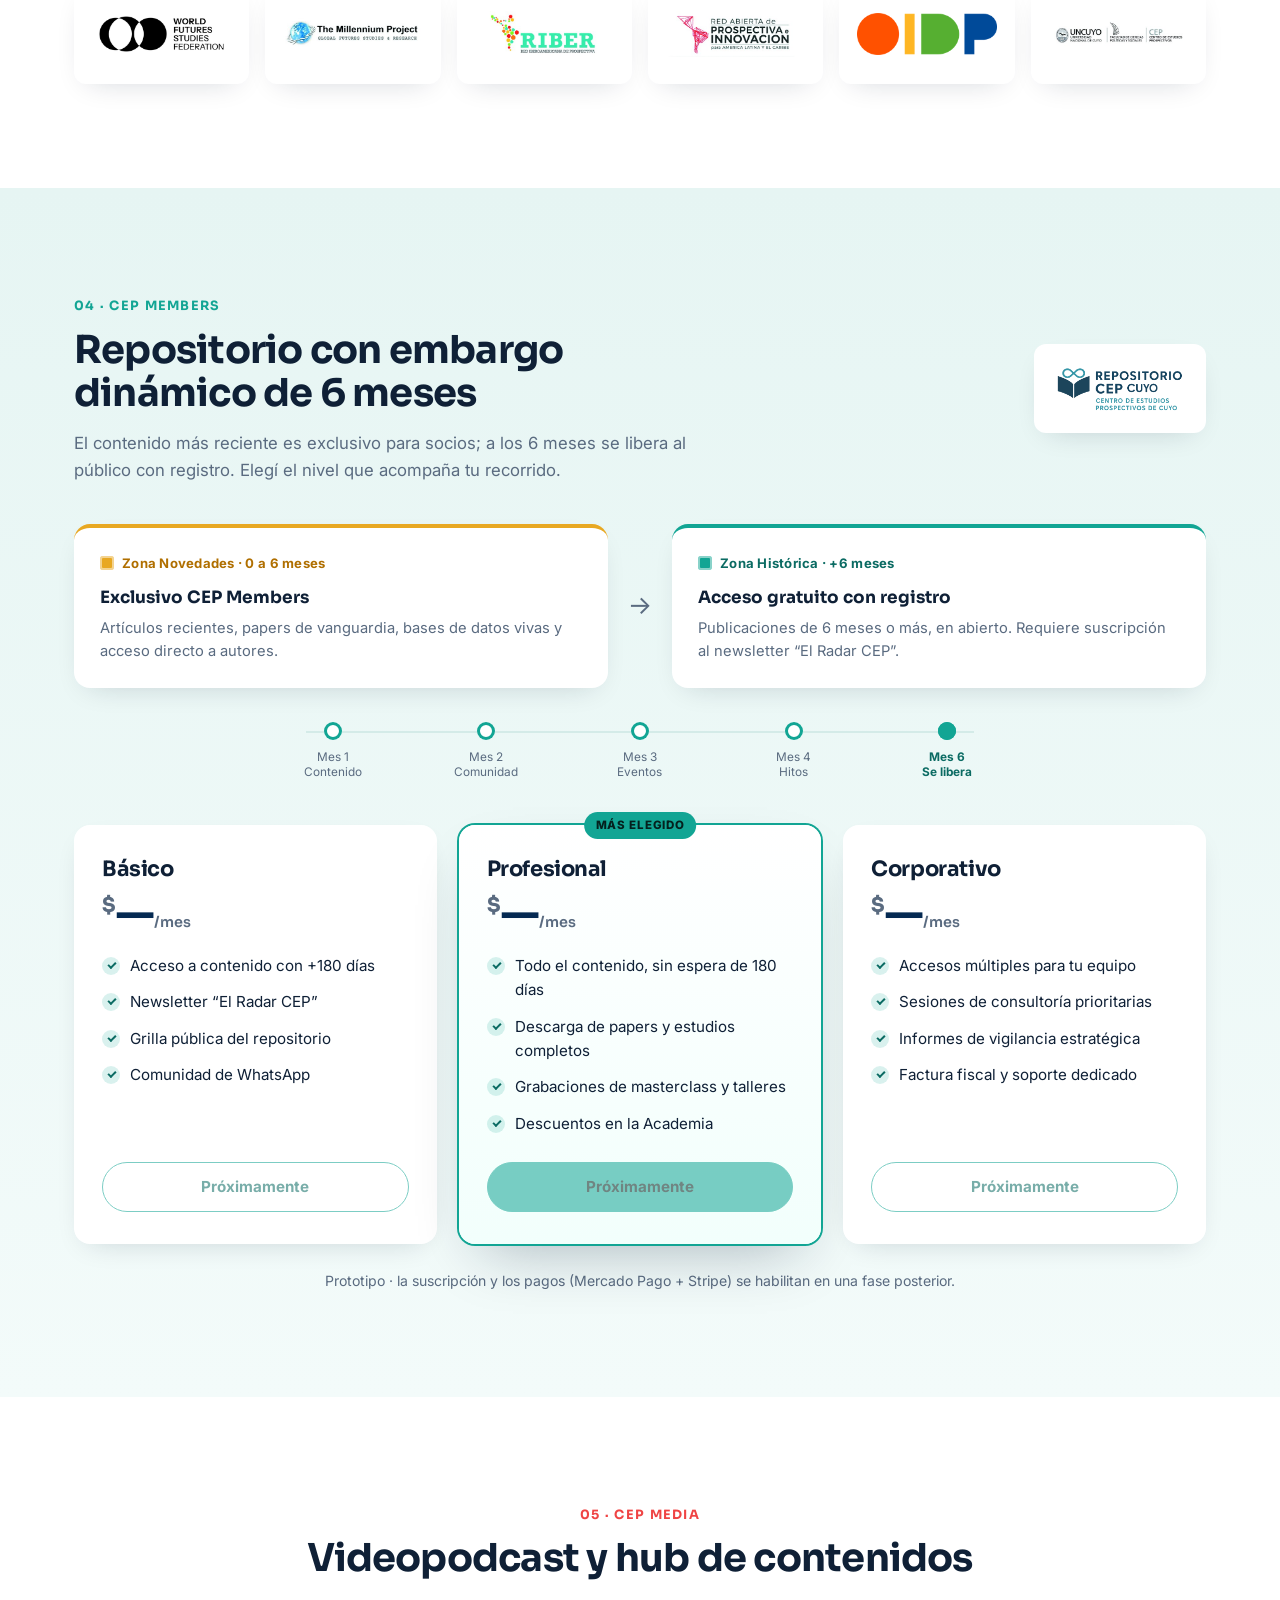
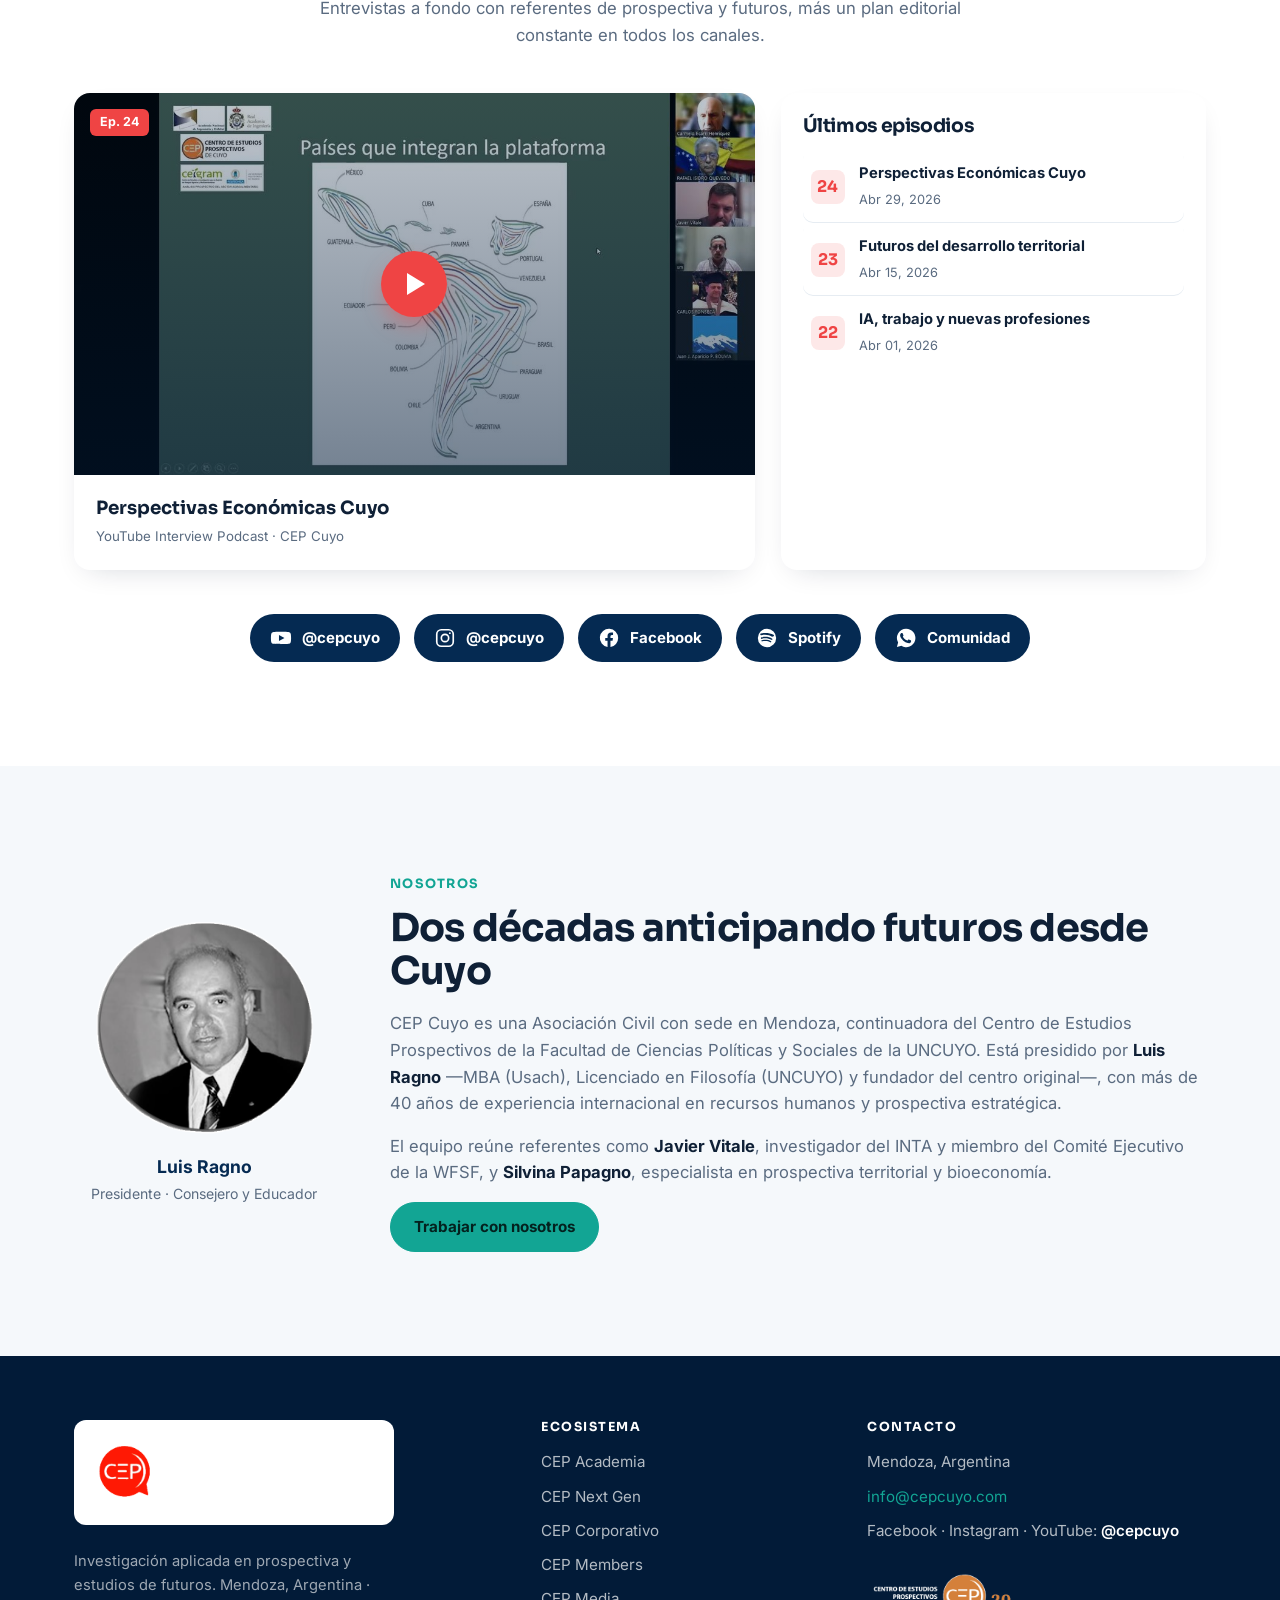
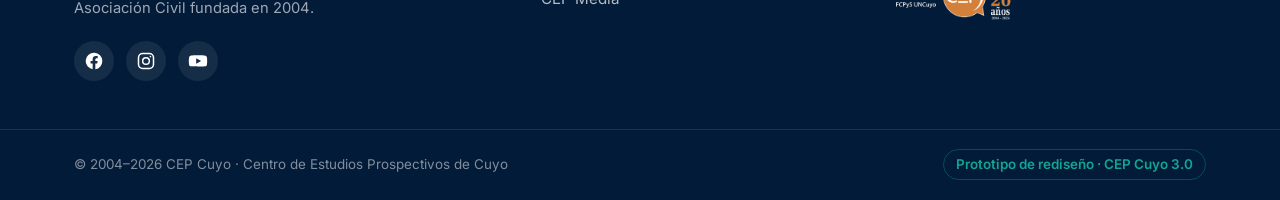
==== commit f1af59a2: "Mas fidelidad: logos reales, fotos en Next Gen/Media y hamburguesa pro - Corporativo: franja de logo" ====
--- a/index.html
+++ b/index.html
@@ -39,7 +39,8 @@
       </div>
 
       <button class="nav-toggle" id="navToggle" aria-label="Abrir menú" aria-expanded="false">
-        <span></span><span></span><span></span>
+        <svg class="ic ic-menu" viewBox="0 0 24 24" fill="none" stroke="currentColor" stroke-width="1.9" stroke-linecap="round" aria-hidden="true"><path d="M4 7h16M4 12h16M4 17h16"/></svg>
+        <svg class="ic ic-close" viewBox="0 0 24 24" fill="none" stroke="currentColor" stroke-width="1.9" stroke-linecap="round" aria-hidden="true"><path d="M6 6l12 12M18 6L6 18"/></svg>
       </button>
     </div>
   </header>
@@ -259,25 +260,19 @@
 
       <div class="grid grid-3 profiles">
         <article class="profile-card">
-          <div class="profile-top pg-1">
-            <svg viewBox="0 0 24 24" fill="none" stroke="currentColor" stroke-width="1.5"><circle cx="12" cy="8" r="4"/><path d="M4 21c0-4 4-6 8-6s8 2 8 6"/></svg>
-          </div>
-          <h3>Emprendedores Tech</h3>
-          <span>Innovación y nuevos negocios de base tecnológica.</span>
+          <div class="profile-top"><img src="assets/img/nextgen-ia.jpg" alt="Súbete al tren de la IA" loading="lazy" /></div>
+          <h3>IA &amp; Trabajo</h3>
+          <span>Charlas y clínicas sobre cómo la IA transforma las profesiones.</span>
         </article>
         <article class="profile-card">
-          <div class="profile-top pg-2">
-            <svg viewBox="0 0 24 24" fill="none" stroke="currentColor" stroke-width="1.5"><path d="M12 3l2.5 5 5.5.8-4 3.9.9 5.5L12 21l-4.9 2.6.9-5.5-4-3.9 5.5-.8z"/></svg>
-          </div>
-          <h3>Líderes Digitales</h3>
-          <span>Referentes jóvenes que marcan agenda en redes.</span>
+          <div class="profile-top"><img src="assets/img/nextgen-evento.jpg" alt="Jóvenes construyendo futuros" loading="lazy" /></div>
+          <h3>Jóvenes &amp; Futuros</h3>
+          <span>Nueva camada de estudios de futuros que construye la agenda regional.</span>
         </article>
         <article class="profile-card">
-          <div class="profile-top pg-3">
-            <svg viewBox="0 0 24 24" fill="none" stroke="currentColor" stroke-width="1.5"><path d="M12 3v18M5 8l7-5 7 5M5 8v8l7 5 7-5V8"/></svg>
-          </div>
-          <h3>Jóvenes Investigadores</h3>
-          <span>Nueva camada de estudios de futuros en la región.</span>
+          <div class="profile-top"><img src="assets/img/post-webinar.jpg" alt="Foros y comunidad" loading="lazy" /></div>
+          <h3>Foros &amp; Comunidad</h3>
+          <span>Espacios de deliberación ágil y encuentros con referentes.</span>
         </article>
       </div>
 
@@ -292,21 +287,21 @@
 
       <div class="grid grid-3 feed">
         <article class="post-card">
-          <div class="post-head"><span class="post-avatar">CEP</span><div><strong>CEP Next Gen</strong><small>@cepcuyo</small></div></div>
-          <div class="post-media fm-1"></div>
-          <p class="post-text">Emprendedores pensando el futuro del trabajo en la región. #Prospectiva</p>
+          <div class="post-head"><span class="post-avatar">CEP</span><div><strong>CEP Cuyo</strong><small>@cepcuyo</small></div></div>
+          <div class="post-media"><img src="assets/img/media-podcast.jpg" alt="Podcast Entre Códigos y Cultura" loading="lazy" /></div>
+          <p class="post-text">Nuevo episodio del podcast “Entre Códigos y Cultura” con Luis Ragno. #Prospectiva</p>
           <div class="post-bar"><span>♥ 128</span><span>💬 24</span><span>↗ Compartir</span></div>
         </article>
         <article class="post-card">
-          <div class="post-head"><span class="post-avatar">CEP</span><div><strong>CEP Next Gen</strong><small>@cepcuyo</small></div></div>
-          <div class="post-media fm-2"></div>
-          <p class="post-text">Foro ágil: IA y trabajo, ¿qué habilidades anticipar? Sumate al debate.</p>
+          <div class="post-head"><span class="post-avatar">CEP</span><div><strong>CEP Cuyo</strong><small>@cepcuyo</small></div></div>
+          <div class="post-media"><img src="assets/img/post-futuro.jpg" alt="Cambio de época" loading="lazy" /></div>
+          <p class="post-text">No estamos viviendo una época de cambios, sino un cambio de época. #Futuros</p>
           <div class="post-bar"><span>♥ 96</span><span>💬 18</span><span>↗ Compartir</span></div>
         </article>
         <article class="post-card">
-          <div class="post-head"><span class="post-avatar">CEP</span><div><strong>CEP Next Gen</strong><small>@cepcuyo</small></div></div>
-          <div class="post-media fm-3"></div>
-          <p class="post-text">Resumen del último drop: señales de futuro que no te podés perder.</p>
+          <div class="post-head"><span class="post-avatar">CEP</span><div><strong>CEP Cuyo</strong><small>@cepcuyo</small></div></div>
+          <div class="post-media"><img src="assets/img/post-fm.jpg" alt="Future Management 5.0" loading="lazy" /></div>
+          <p class="post-text">Future Management 5.0: gestión estratégica anticipatoria para la nueva humanidad.</p>
           <div class="post-bar"><span>♥ 152</span><span>💬 31</span><span>↗ Compartir</span></div>
         </article>
       </div>
@@ -365,13 +360,13 @@
 
       <h3 class="subhead subhead-spaced">Alianzas estratégicas</h3>
       <p class="subhead-note">Formamos parte e integramos redes internacionales de estudios de futuros.</p>
-      <div class="grid grid-3 tight allies">
-        <div class="ally-card"><strong>WFSF</strong><span>World Futures Studies Federation</span></div>
-        <div class="ally-card"><strong>The Millennium Project</strong><span>Red global de think tanks de futuros</span></div>
-        <div class="ally-card"><strong>RIBER</strong><span>Red Iberoamericana de Prospectiva</span></div>
-        <div class="ally-card"><strong>RedLatamPP</strong><span>Red Latinoamericana de Políticas Públicas</span></div>
-        <div class="ally-card"><strong>Global Water Partnership</strong><span>Alianza internacional del agua</span></div>
-        <div class="ally-card"><strong>Red Argentina de Futuros</strong><span>Estudios de futuros a nivel nacional</span></div>
+      <div class="ally-logos">
+        <div class="ally-logo"><img src="assets/img/ally-wfsf.png" alt="World Futures Studies Federation" loading="lazy" /></div>
+        <div class="ally-logo"><img src="assets/img/ally-millennium.jpg" alt="The Millennium Project" loading="lazy" /></div>
+        <div class="ally-logo"><img src="assets/img/ally-riber.jpg" alt="RIBER — Red Iberoamericana de Prospectiva" loading="lazy" /></div>
+        <div class="ally-logo"><img src="assets/img/ally-redabierta.jpg" alt="Red Abierta de Prospectiva e Innovación" loading="lazy" /></div>
+        <div class="ally-logo"><img src="assets/img/ally-oidp.png" alt="OIDP" loading="lazy" /></div>
+        <div class="ally-logo"><img src="assets/img/ally-uncuyo.jpg" alt="UNCUYO — FCPyS" loading="lazy" /></div>
       </div>
     </div>
   </section>
@@ -461,8 +456,9 @@
       </div>
 
       <div class="media-player">
-        <a class="media-feature" href="#media" aria-label="Reproducir episodio">
+        <a class="media-feature" href="https://youtube.com/@cepcuyo" target="_blank" rel="noopener" aria-label="Reproducir episodio">
           <span class="media-thumb">
+            <img src="assets/img/media-featured.jpg" alt="Videopodcast CEP Cuyo" class="media-thumb-img" loading="lazy" />
             <span class="play play-yt" aria-hidden="true"></span>
             <span class="media-badge">Ep. 24</span>
           </span>
--- a/style.css
+++ b/style.css
@@ -119,11 +119,14 @@
 .header-actions { display: flex; align-items: center; gap: 10px; }
 .nav-cta { display: none; }
 
-.nav-toggle { display: none; flex-direction: column; gap: 5px; background: none; border: 0; cursor: pointer; padding: 8px; }
-.nav-toggle span { width: 24px; height: 2px; background: #fff; border-radius: 2px; transition: transform .3s var(--ease), opacity .2s var(--ease); }
-.nav-toggle.active span:nth-child(1) { transform: translateY(7px) rotate(45deg); }
-.nav-toggle.active span:nth-child(2) { opacity: 0; }
-.nav-toggle.active span:nth-child(3) { transform: translateY(-7px) rotate(-45deg); }
+.nav-toggle { display: none; position: relative; width: 44px; height: 44px; background: none; border: 0; cursor: pointer; color: #fff; }
+.nav-toggle .ic {
+  position: absolute; inset: 0; margin: auto; width: 26px; height: 26px;
+  transition: opacity .28s var(--ease), transform .34s cubic-bezier(.35,.9,.35,1.15);
+}
+.nav-toggle .ic-close { opacity: 0; transform: rotate(-90deg) scale(.5); }
+.nav-toggle.active .ic-menu { opacity: 0; transform: rotate(90deg) scale(.5); }
+.nav-toggle.active .ic-close { opacity: 1; transform: rotate(0) scale(1); }
 
 /* =========================================================
    HERO (con silueta de cordillera + overlay navy)
@@ -251,13 +254,9 @@
   padding-bottom: 22px; text-align: center; transition: transform .28s var(--ease), box-shadow .28s var(--ease);
 }
 .profile-card:hover { transform: translateY(-6px); box-shadow: var(--shadow-lg); }
-.profile-top {
-  height: 116px; display: flex; align-items: center; justify-content: center; margin-bottom: 18px;
-}
-.profile-top svg { width: 54px; height: 54px; color: rgba(255,255,255,.92); }
-.pg-1 { background: linear-gradient(135deg, #12a594 0%, #e5397f 130%); }
-.pg-2 { background: linear-gradient(135deg, #2563eb 0%, #12a594 130%); }
-.pg-3 { background: linear-gradient(135deg, #7c3aed 0%, #e5397f 130%); }
+.profile-top { height: 180px; overflow: hidden; margin-bottom: 18px; background: var(--navy); }
+.profile-top img { width: 100%; height: 100%; object-fit: cover; transition: transform .4s var(--ease); }
+.profile-card:hover .profile-top img { transform: scale(1.05); }
 .profile-card h3 { font-size: 1.12rem; padding: 0 18px; }
 .profile-card span { display: block; color: var(--muted); font-size: .9rem; padding: 6px 22px 0; }
 
@@ -275,10 +274,8 @@
 }
 .post-head strong { display: block; font-size: .9rem; }
 .post-head small { color: var(--muted); font-size: .8rem; }
-.post-media { aspect-ratio: 16 / 10; }
-.fm-1 { background: linear-gradient(135deg, #12a594, #2563eb); }
-.fm-2 { background: linear-gradient(135deg, #e5397f, #7c3aed); }
-.fm-3 { background: linear-gradient(135deg, #073563, #12a594); }
+.post-media { aspect-ratio: 16 / 10; overflow: hidden; background: var(--bg-soft); }
+.post-media img { width: 100%; height: 100%; object-fit: cover; }
 .post-text { padding: 14px 16px 6px; font-size: .92rem; color: var(--ink); }
 .post-bar { display: flex; gap: 16px; padding: 8px 16px 16px; color: var(--muted); font-size: .82rem; }
 .post-bar span:last-child { margin-left: auto; }
@@ -307,15 +304,14 @@
 .line-card:hover { transform: translateX(4px); box-shadow: var(--shadow-lg); }
 .line-card .dot { width: 9px; height: 9px; border-radius: 50%; background: var(--accent); flex-shrink: 0; }
 
-.allies { margin-top: 4px; }
-.ally-card {
-  display: flex; flex-direction: column; gap: 4px; background: #fff; border-radius: var(--radius-sm);
-  padding: 18px 20px; box-shadow: var(--shadow); border-left: 4px solid var(--accent);
-  transition: transform .22s var(--ease), box-shadow .22s var(--ease);
-}
-.ally-card:hover { transform: translateY(-3px); box-shadow: var(--shadow-lg); }
-.ally-card strong { font-size: 1.02rem; color: var(--navy); }
-.ally-card span { font-size: .84rem; color: var(--muted); }
+.ally-logos { display: grid; grid-template-columns: repeat(6, 1fr); gap: 16px; }
+.ally-logo {
+  display: flex; align-items: center; justify-content: center;
+  background: #fff; border-radius: var(--radius-sm); padding: 20px 18px; min-height: 100px;
+  box-shadow: var(--shadow); transition: transform .22s var(--ease), box-shadow .22s var(--ease);
+}
+.ally-logo:hover { transform: translateY(-3px); box-shadow: var(--shadow-lg); }
+.ally-logo img { max-height: 56px; width: auto; max-width: 100%; object-fit: contain; }
 
 /* =========================================================
    4. MEMBERS — paywall + timeline + pricing
@@ -363,8 +359,9 @@
 .media-player { display: grid; grid-template-columns: 1.6fr 1fr; gap: 26px; align-items: stretch; margin-bottom: 44px; }
 .media-feature { display: flex; flex-direction: column; background: #fff; border-radius: var(--radius); overflow: hidden; box-shadow: var(--shadow); transition: transform .28s var(--ease), box-shadow .28s var(--ease); }
 .media-feature:hover { transform: translateY(-4px); box-shadow: var(--shadow-lg); }
-.media-thumb { position: relative; aspect-ratio: 16 / 9; display: flex; align-items: center; justify-content: center; background: linear-gradient(135deg, var(--navy-2) 0%, var(--navy-deep) 100%); }
-.media-thumb::after { content: ""; position: absolute; inset: 0; background: radial-gradient(320px 200px at 70% 20%, rgba(18,165,148,.28), transparent 65%); }
+.media-thumb { position: relative; aspect-ratio: 16 / 9; display: flex; align-items: center; justify-content: center; overflow: hidden; background: var(--navy-deep); }
+.media-thumb-img { position: absolute; inset: 0; width: 100%; height: 100%; object-fit: cover; }
+.media-thumb::after { content: ""; position: absolute; inset: 0; background: linear-gradient(180deg, rgba(2,27,56,.25), rgba(2,27,56,.55)); }
 .play { position: relative; z-index: 1; width: 66px; height: 66px; border-radius: 50%; display: flex; align-items: center; justify-content: center; transition: transform .25s var(--ease), background .25s var(--ease); }
 .play::before { content: ""; border-style: solid; border-width: 11px 0 11px 18px; border-color: transparent transparent transparent #fff; margin-left: 4px; }
 .play-yt { background: #ef4444; box-shadow: 0 10px 26px -8px rgba(239,68,68,.7); }
@@ -447,7 +444,8 @@
     transition: max-height .38s var(--ease), opacity .3s var(--ease), padding .3s var(--ease);
   }
   .main-nav.open { max-height: 480px; opacity: 1; }
-  .main-nav > a { padding: 14px 4px; font-size: 1rem; box-shadow: inset 0 -1px 0 rgba(255,255,255,.07); }
+  .main-nav > a { padding: 13px 6px; font-size: 1rem; border-radius: 8px; }
+  .main-nav > a:not(.nav-cta):active { background: rgba(255,255,255,.06); }
   .main-nav > a:not(.nav-cta)::after { display: none; }
   .main-nav .nav-cta { display: block; text-align: center; margin-top: 16px; padding: 15px; color: #fff; box-shadow: none; }
   .section-head { flex-direction: column; gap: 24px; margin-bottom: 32px; }
@@ -459,6 +457,7 @@
 @media (max-width: 760px) {
   .grid-3:not(.tight) { grid-template-columns: 1fr; }
   .allies { grid-template-columns: repeat(2, 1fr); }
+  .ally-logos { grid-template-columns: repeat(3, 1fr); }
   .pricing { max-width: 480px; margin-inline: auto; }
   .paywall { grid-template-columns: 1fr; }
   .paywall-arrow { transform: rotate(90deg); justify-self: center; }
@@ -478,6 +477,7 @@
   .grid-2 { grid-template-columns: 1fr; }
   .grid-3.tight { grid-template-columns: 1fr; }
   .allies { grid-template-columns: 1fr; }
+  .ally-logos { grid-template-columns: repeat(2, 1fr); }
   .hero { padding: 84px 0 66px; }
   .hero-actions { flex-direction: column; align-items: stretch; }
   .hero-actions .btn { width: 100%; }
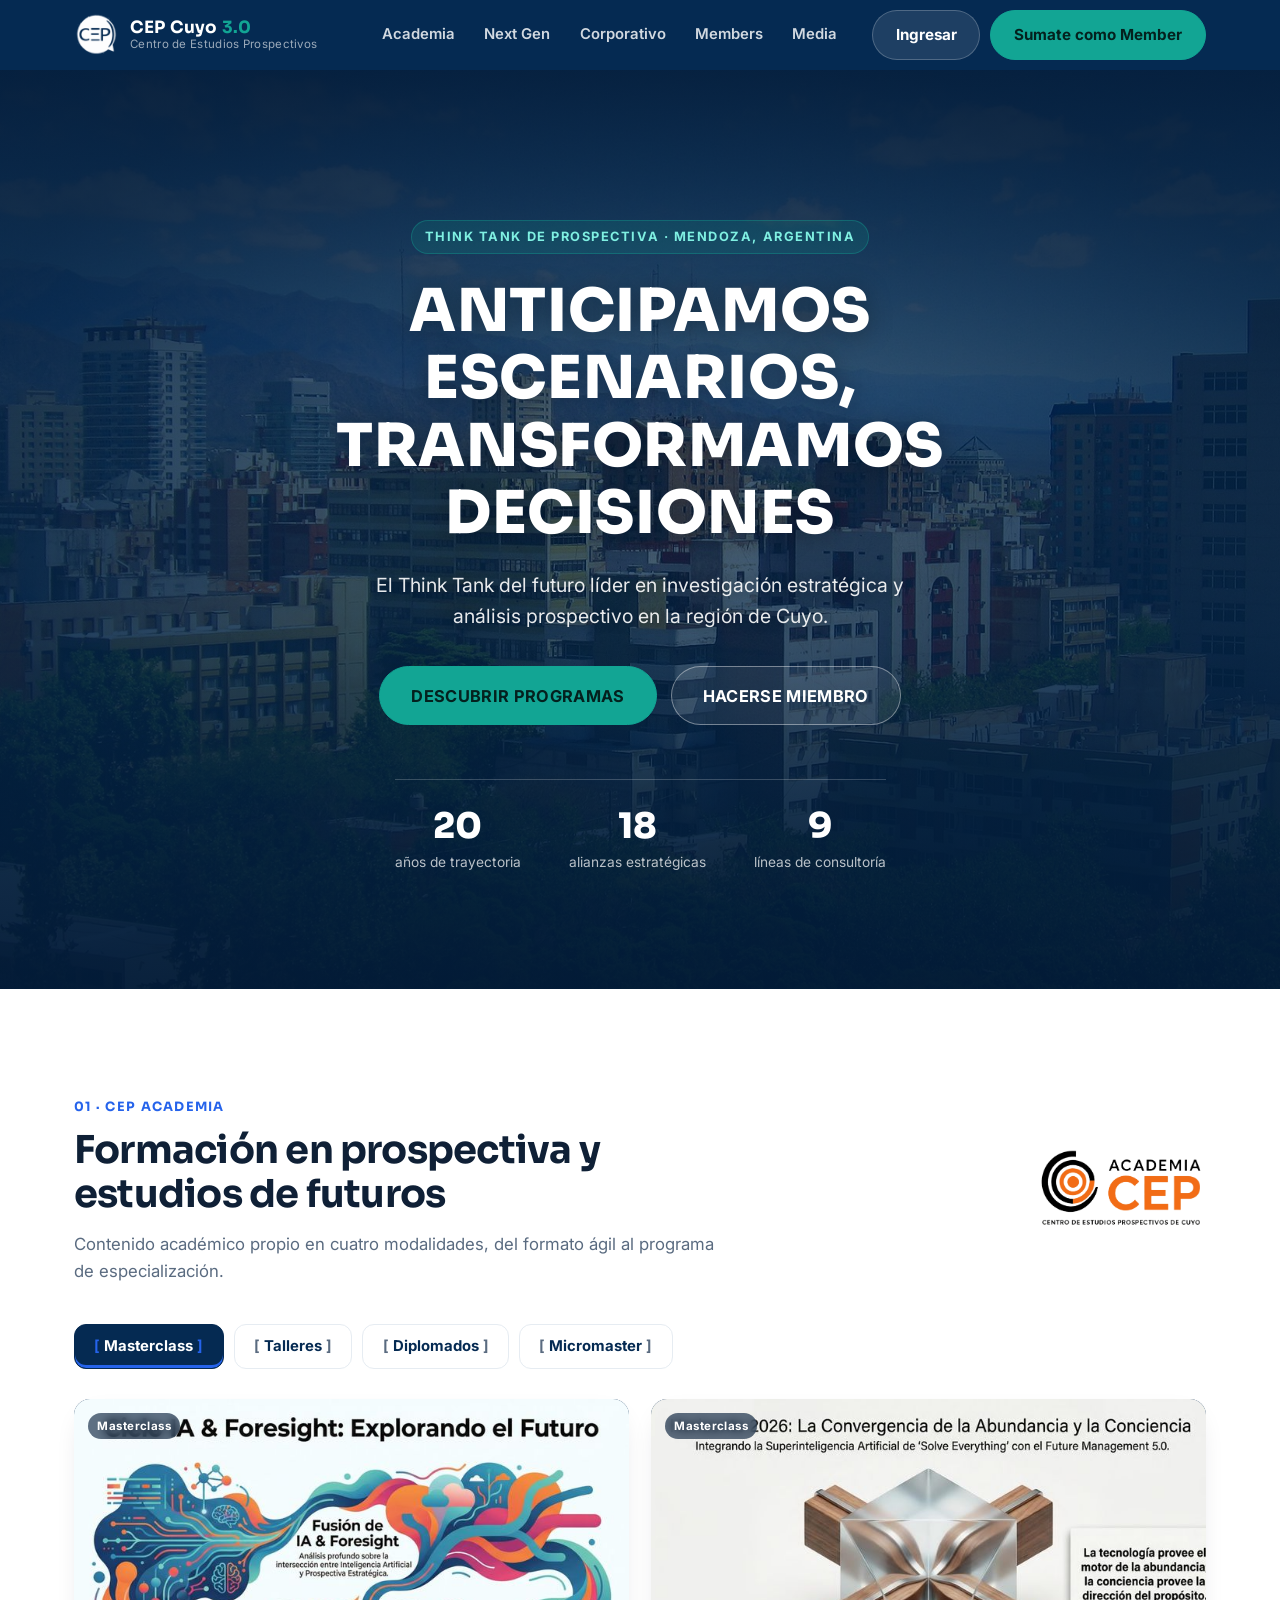
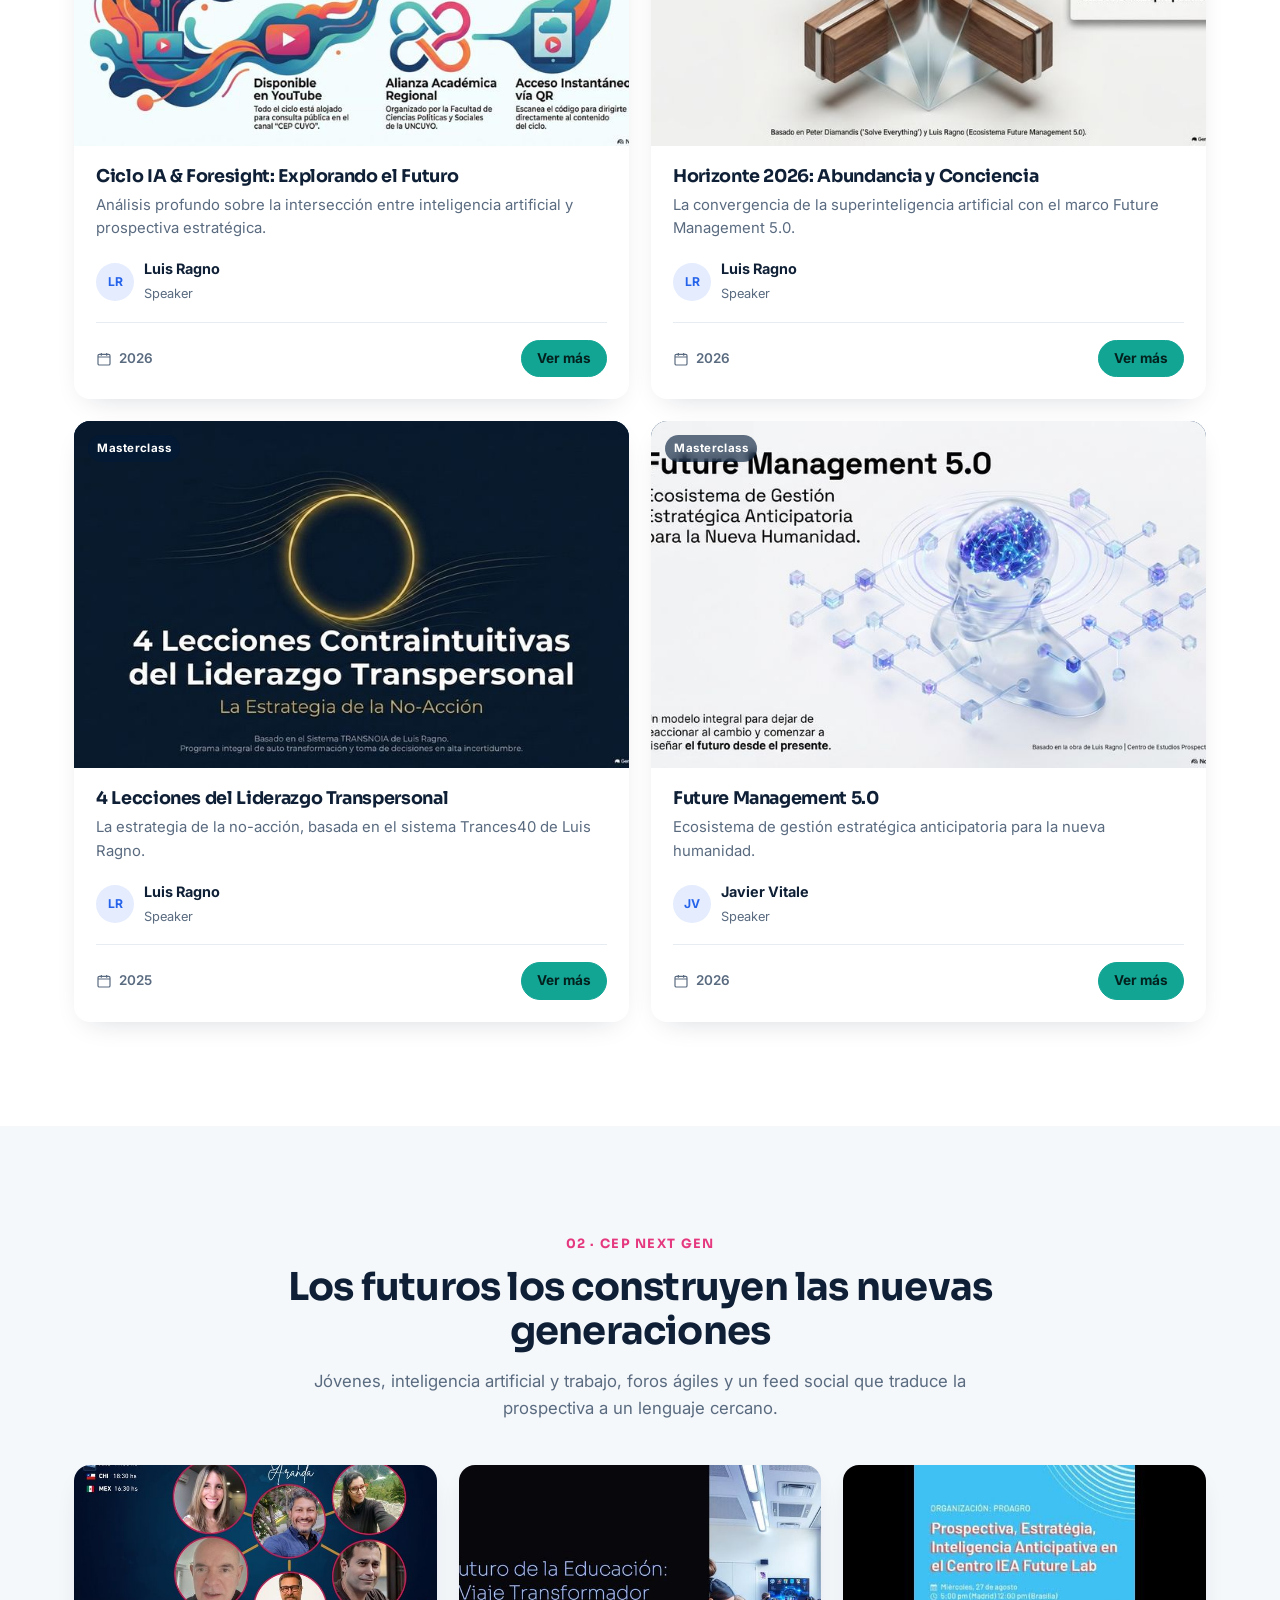
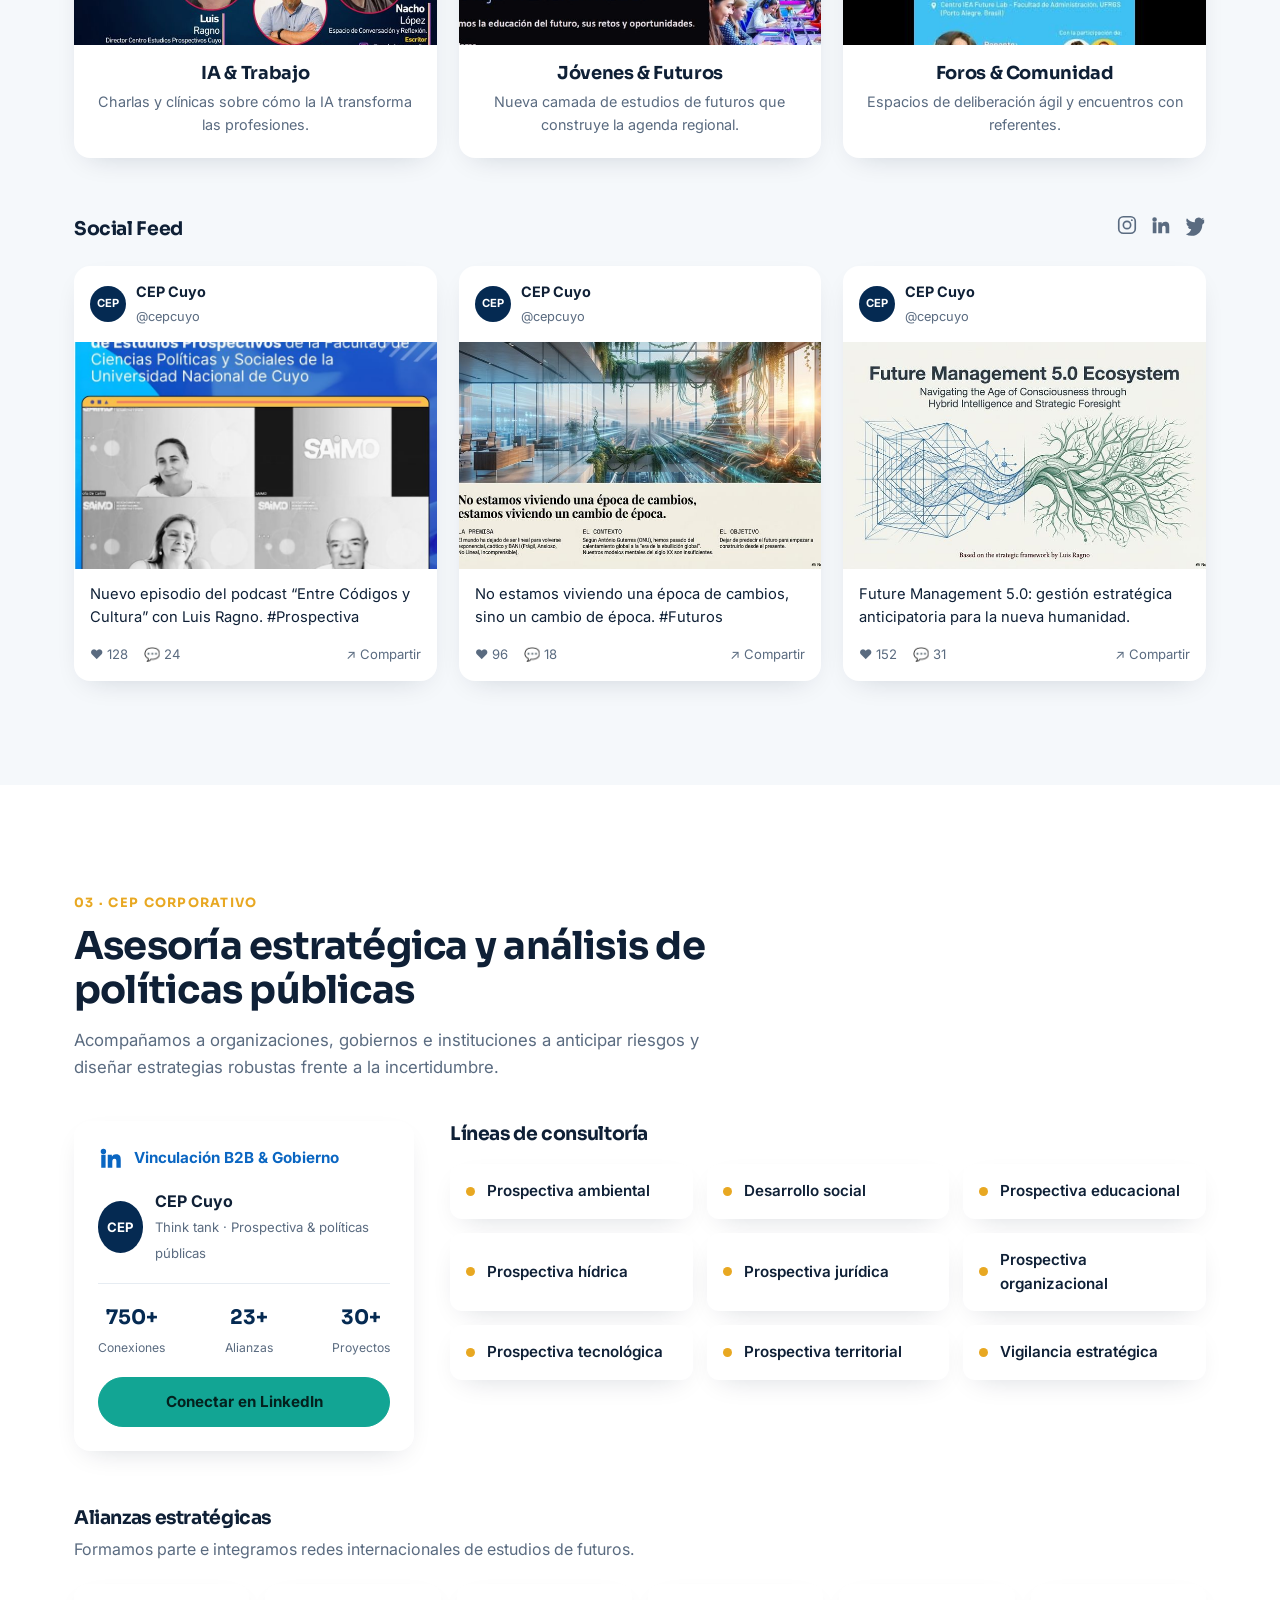
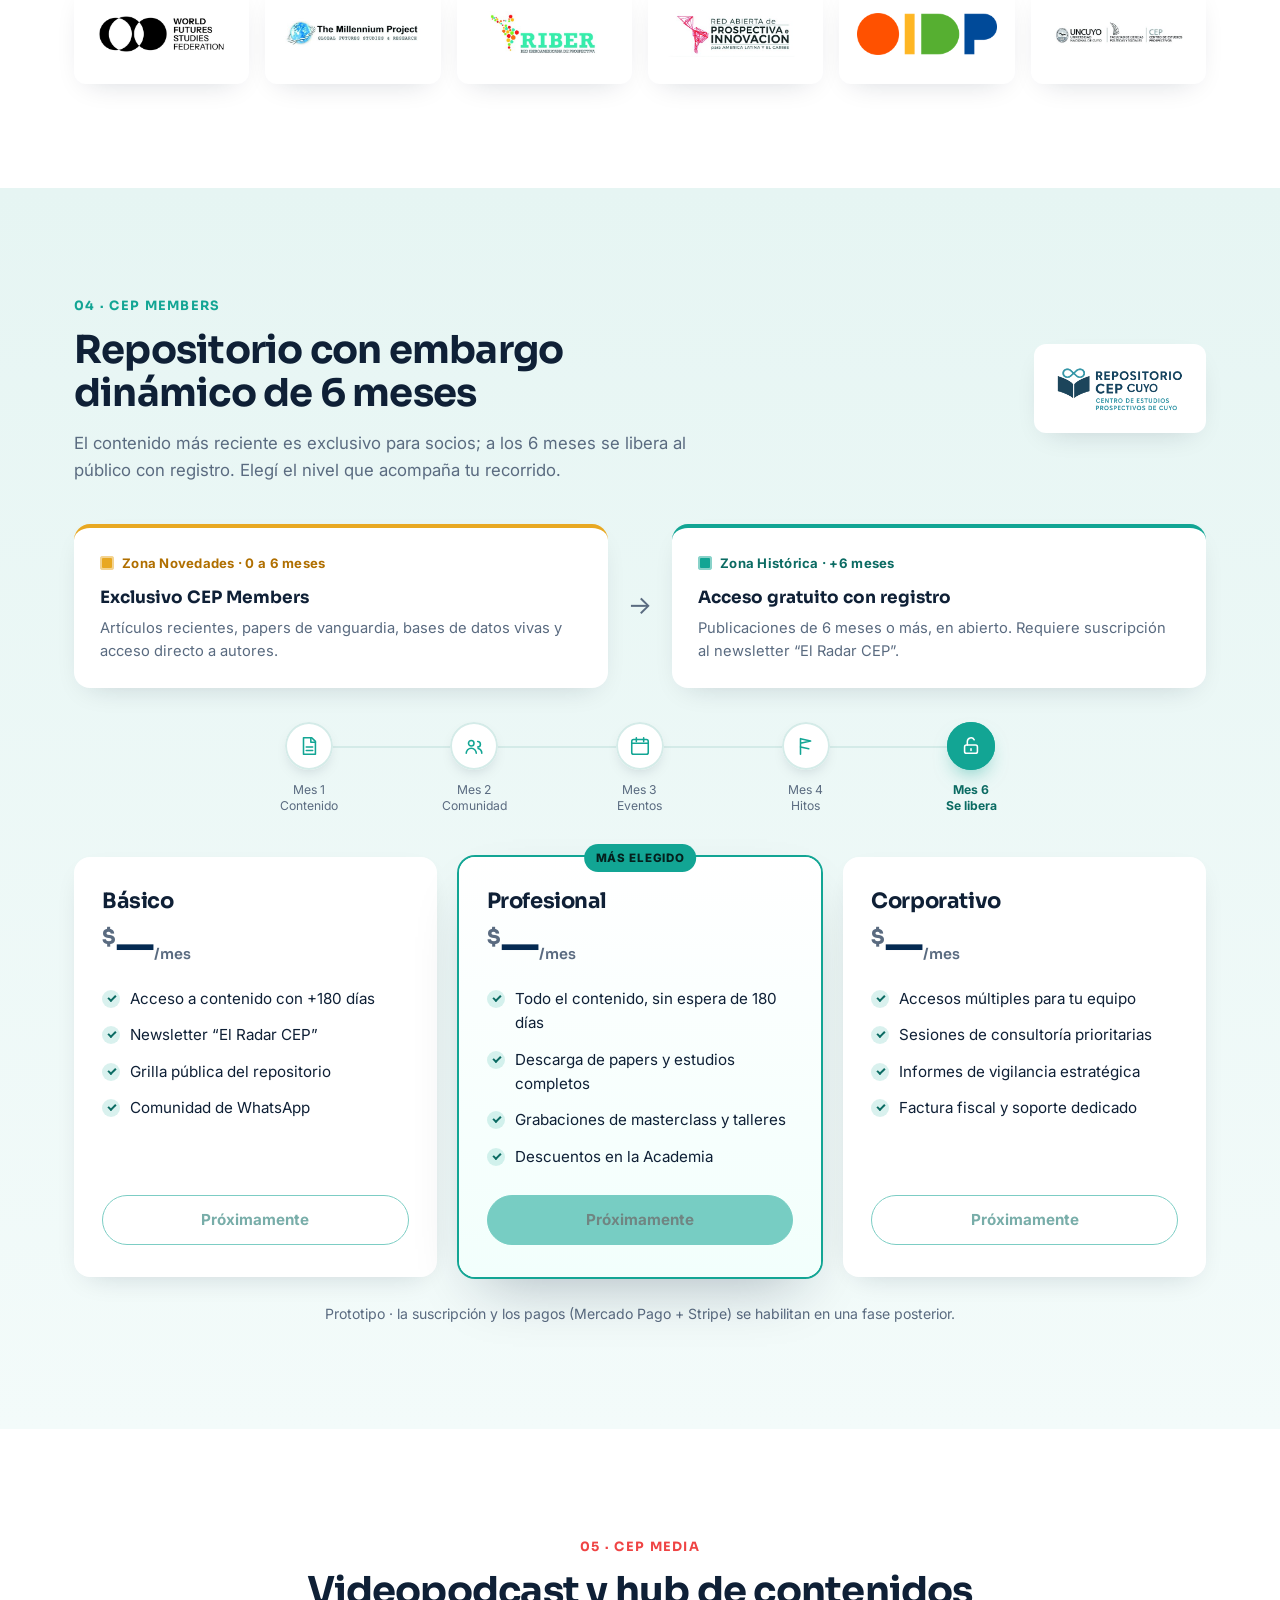
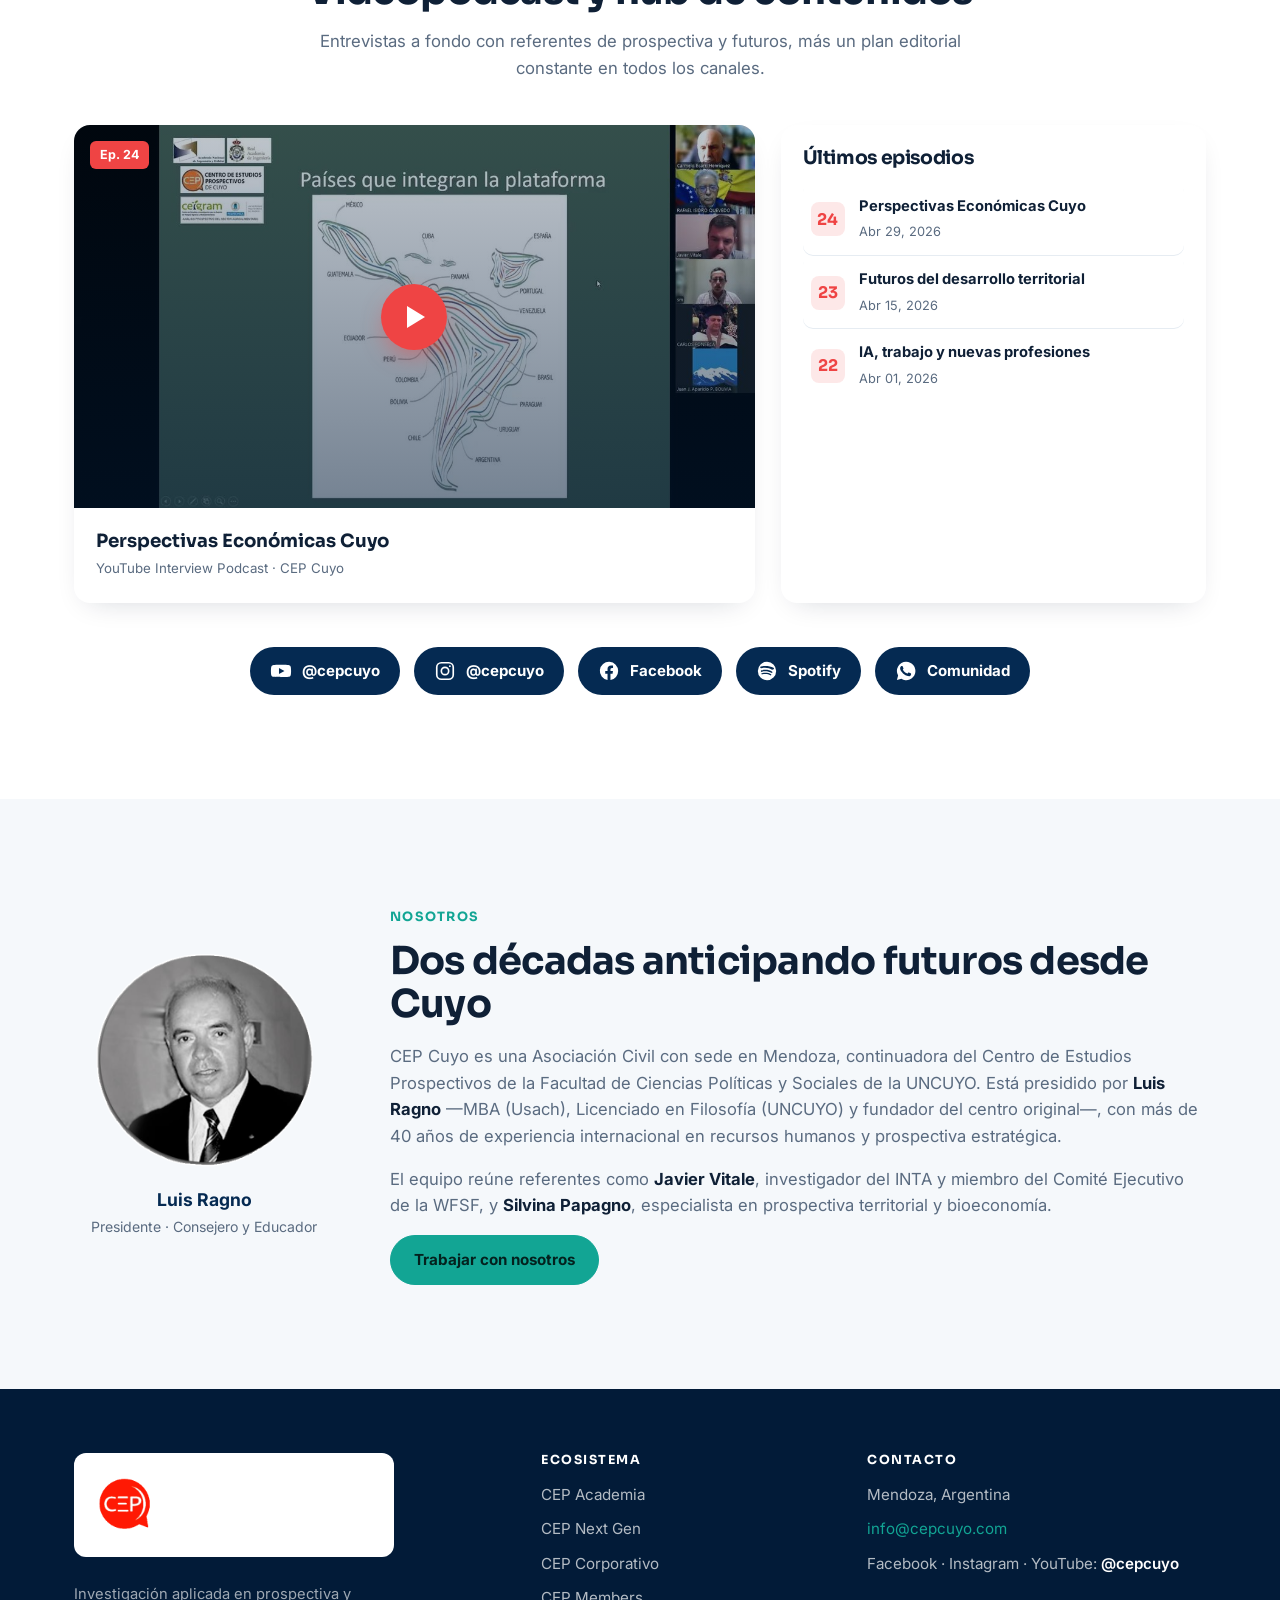
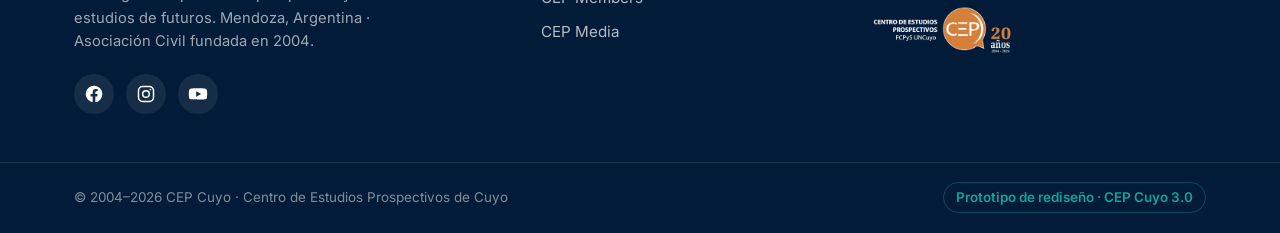
==== commit 6fee82f1: "Detalles finos: iconos en timeline de Members y recorte de cursos - Timeline del paywall con iconos " ====
--- a/index.html
+++ b/index.html
@@ -399,11 +399,26 @@
       </div>
 
       <div class="timeline" aria-hidden="true">
-        <div class="tl-step"><span class="tl-dot"></span><small>Mes 1<br>Contenido</small></div>
-        <div class="tl-step"><span class="tl-dot"></span><small>Mes 2<br>Comunidad</small></div>
-        <div class="tl-step"><span class="tl-dot"></span><small>Mes 3<br>Eventos</small></div>
-        <div class="tl-step"><span class="tl-dot"></span><small>Mes 4<br>Hitos</small></div>
-        <div class="tl-step tl-release"><span class="tl-dot"></span><small>Mes 6<br>Se libera</small></div>
+        <div class="tl-step">
+          <span class="tl-ic"><svg viewBox="0 0 24 24" fill="none" stroke="currentColor" stroke-width="1.7" stroke-linecap="round" stroke-linejoin="round"><path d="M6 3h9l4 4v14H6z"/><path d="M14 3v5h5M9 13h7M9 17h7"/></svg></span>
+          <small>Mes 1<br>Contenido</small>
+        </div>
+        <div class="tl-step">
+          <span class="tl-ic"><svg viewBox="0 0 24 24" fill="none" stroke="currentColor" stroke-width="1.7" stroke-linecap="round" stroke-linejoin="round"><circle cx="9" cy="9" r="3"/><path d="M3.5 20a5.5 5.5 0 0111 0M16 7a3 3 0 010 6M20.5 20a5.5 5.5 0 00-4-5.3"/></svg></span>
+          <small>Mes 2<br>Comunidad</small>
+        </div>
+        <div class="tl-step">
+          <span class="tl-ic"><svg viewBox="0 0 24 24" fill="none" stroke="currentColor" stroke-width="1.7" stroke-linecap="round" stroke-linejoin="round"><rect x="3" y="5" width="18" height="16" rx="2"/><path d="M3 9h18M8 3v4M16 3v4"/></svg></span>
+          <small>Mes 3<br>Eventos</small>
+        </div>
+        <div class="tl-step">
+          <span class="tl-ic"><svg viewBox="0 0 24 24" fill="none" stroke="currentColor" stroke-width="1.7" stroke-linecap="round" stroke-linejoin="round"><path d="M6 21V4M6 4l11 2.5L6 9"/><path d="M6 13l9 2"/></svg></span>
+          <small>Mes 4<br>Hitos</small>
+        </div>
+        <div class="tl-step tl-release">
+          <span class="tl-ic"><svg viewBox="0 0 24 24" fill="none" stroke="currentColor" stroke-width="1.7" stroke-linecap="round" stroke-linejoin="round"><rect x="5" y="11" width="14" height="9" rx="2"/><path d="M8 11V7a4 4 0 017.5-1.8"/><path d="M12 15v2"/></svg></span>
+          <small>Mes 6<br>Se libera</small>
+        </div>
       </div>
 
       <div class="grid grid-3 pricing">
--- a/style.css
+++ b/style.css
@@ -221,7 +221,7 @@
 }
 .course-card:hover { transform: translateY(-6px); box-shadow: var(--shadow-lg); }
 .course-thumb { position: relative; aspect-ratio: 16 / 10; display: block; overflow: hidden; background: var(--navy); }
-.course-thumb img { width: 100%; height: 100%; object-fit: cover; transition: transform .4s var(--ease); }
+.course-thumb img { width: 100%; height: 100%; object-fit: cover; object-position: center top; transition: transform .4s var(--ease); }
 .course-card:hover .course-thumb img { transform: scale(1.05); }
 .course-tag {
   position: absolute; top: 14px; left: 14px; z-index: 1;
@@ -329,12 +329,17 @@
 .lock { background: #e8a822; box-shadow: inset 0 0 0 2px rgba(255,255,255,.5); }
 .unlock { background: var(--teal); box-shadow: inset 0 0 0 2px rgba(255,255,255,.5); }
 
-.timeline { display: flex; justify-content: space-between; gap: 8px; margin: 0 auto 44px; max-width: 760px; position: relative; }
-.timeline::before { content: ""; position: absolute; top: 9px; left: 6%; right: 6%; height: 2px; background: var(--mint-2); }
-.tl-step { position: relative; display: flex; flex-direction: column; align-items: center; gap: 10px; flex: 1; z-index: 1; }
-.tl-dot { width: 18px; height: 18px; border-radius: 50%; background: #fff; box-shadow: inset 0 0 0 3px var(--teal); }
-.tl-step small { font-size: .74rem; color: var(--muted); text-align: center; line-height: 1.3; }
-.tl-release .tl-dot { background: var(--teal); box-shadow: inset 0 0 0 3px var(--teal); }
+.timeline { display: flex; justify-content: space-between; gap: 8px; margin: 0 auto 44px; max-width: 820px; position: relative; }
+.timeline::before { content: ""; position: absolute; top: 24px; left: 9%; right: 9%; height: 2px; background: var(--mint-2); }
+.tl-step { position: relative; display: flex; flex-direction: column; align-items: center; gap: 12px; flex: 1; z-index: 1; }
+.tl-ic {
+  width: 48px; height: 48px; border-radius: 50%; background: #fff; color: var(--teal);
+  display: flex; align-items: center; justify-content: center;
+  box-shadow: inset 0 0 0 2px var(--mint-2), 0 6px 16px -8px rgba(5,25,52,.25);
+}
+.tl-ic svg { width: 22px; height: 22px; }
+.tl-step small { font-size: .76rem; color: var(--muted); text-align: center; line-height: 1.3; }
+.tl-release .tl-ic { background: var(--teal); color: #fff; box-shadow: inset 0 0 0 2px var(--teal), 0 10px 20px -8px rgba(18,165,148,.6); }
 .tl-release small { color: var(--teal-ink); font-weight: 700; }
 
 .pricing { align-items: stretch; }
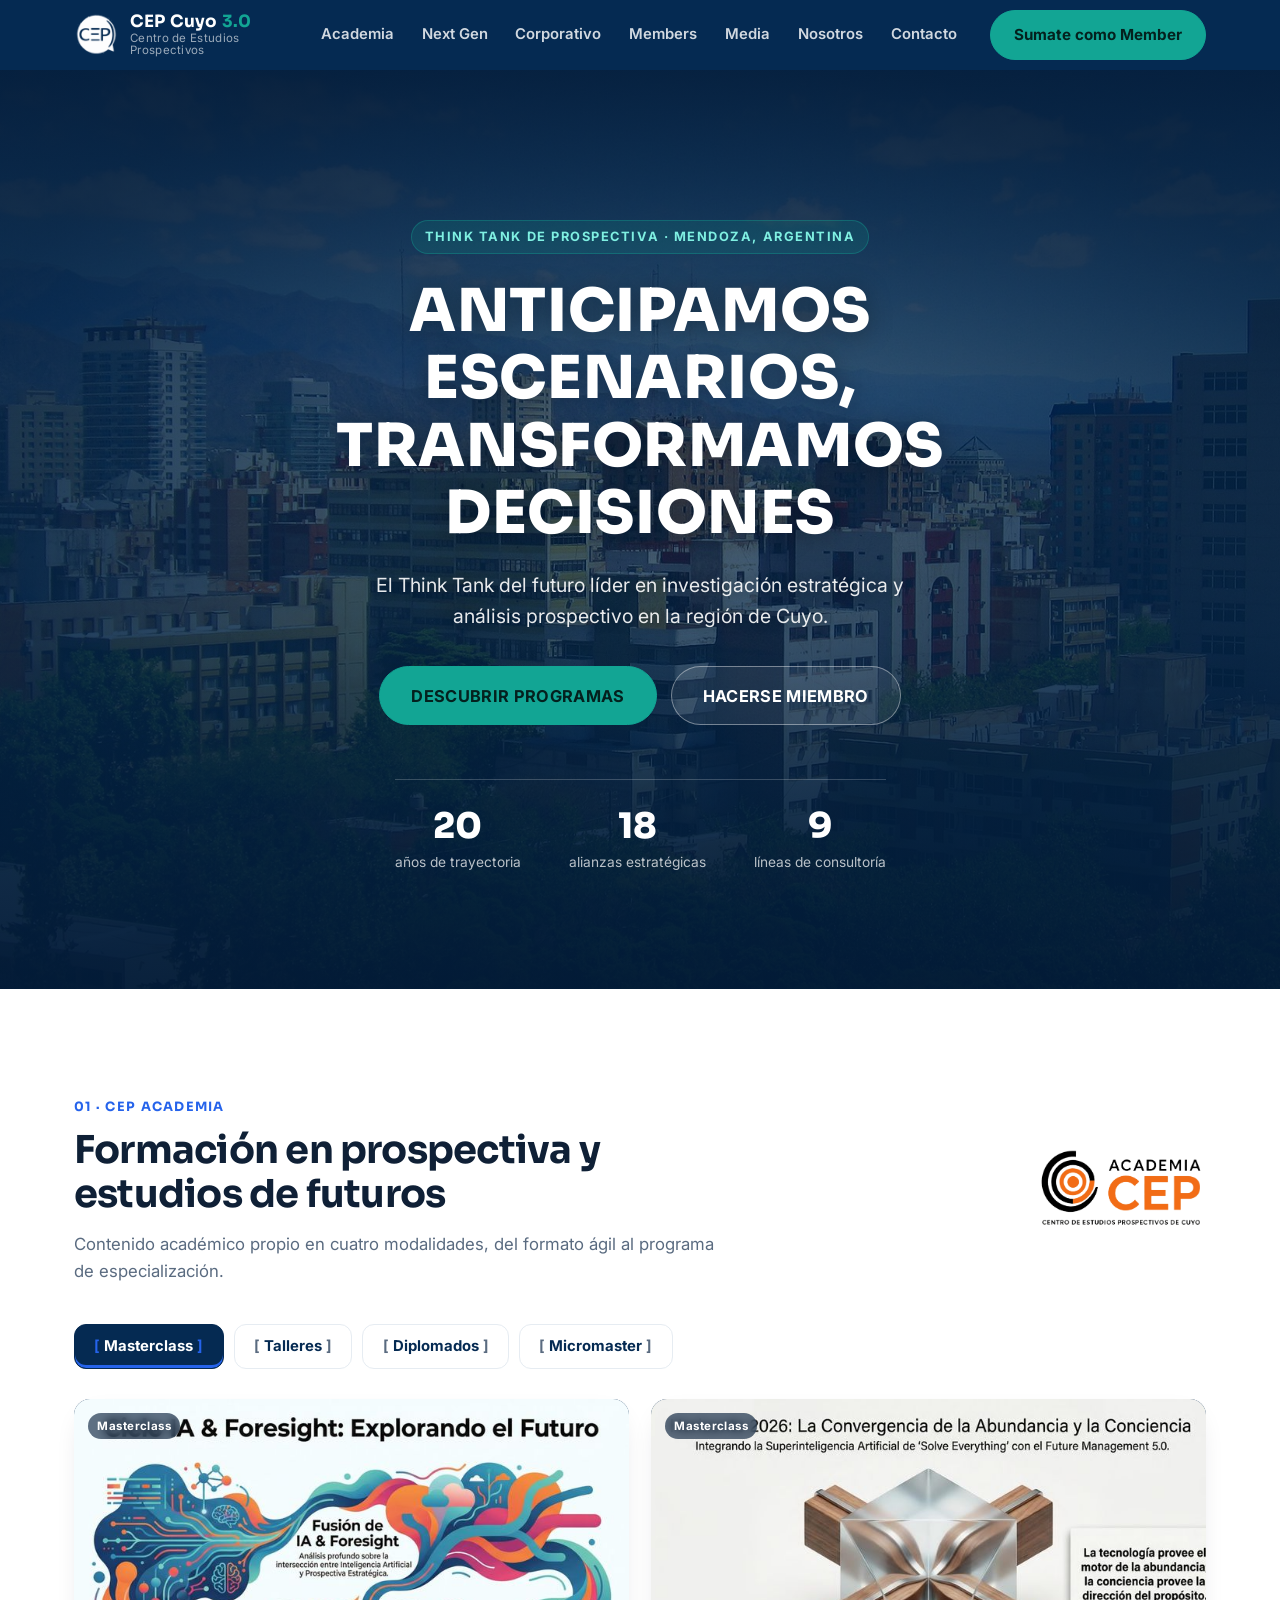
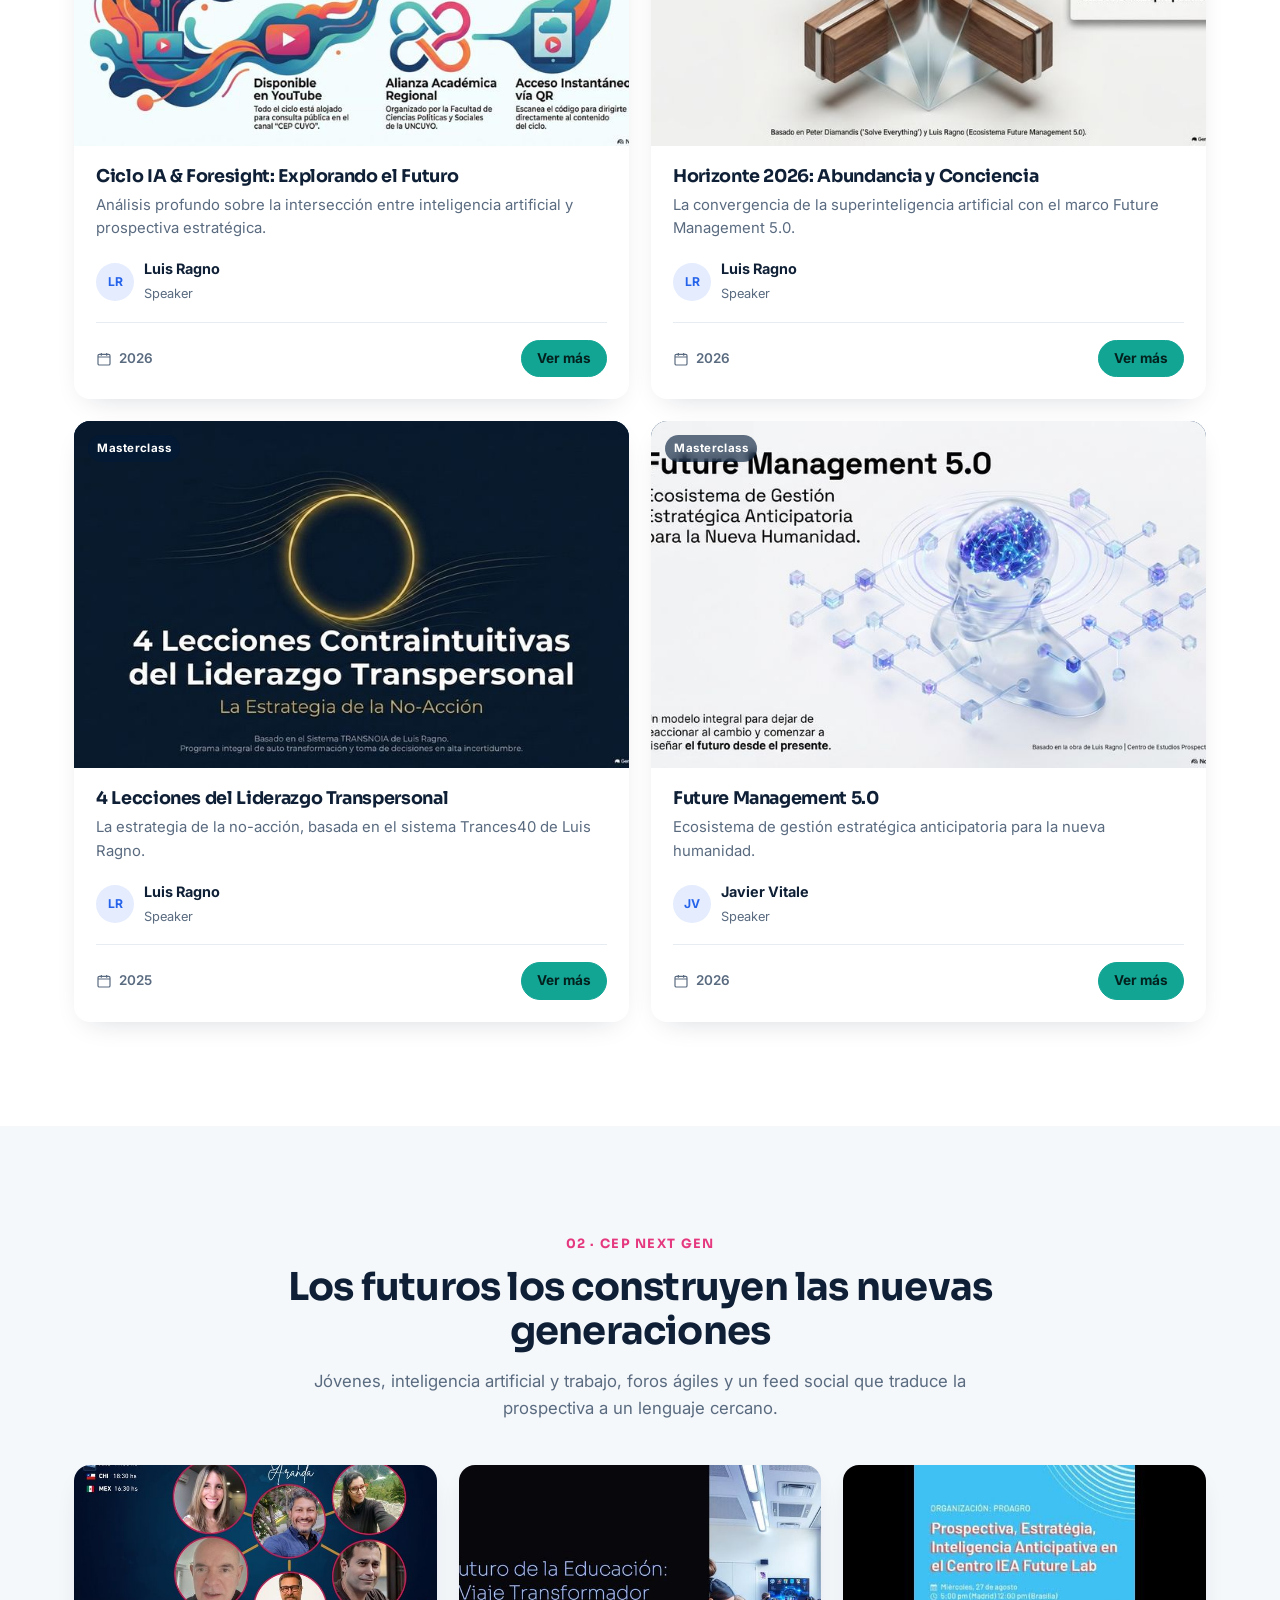
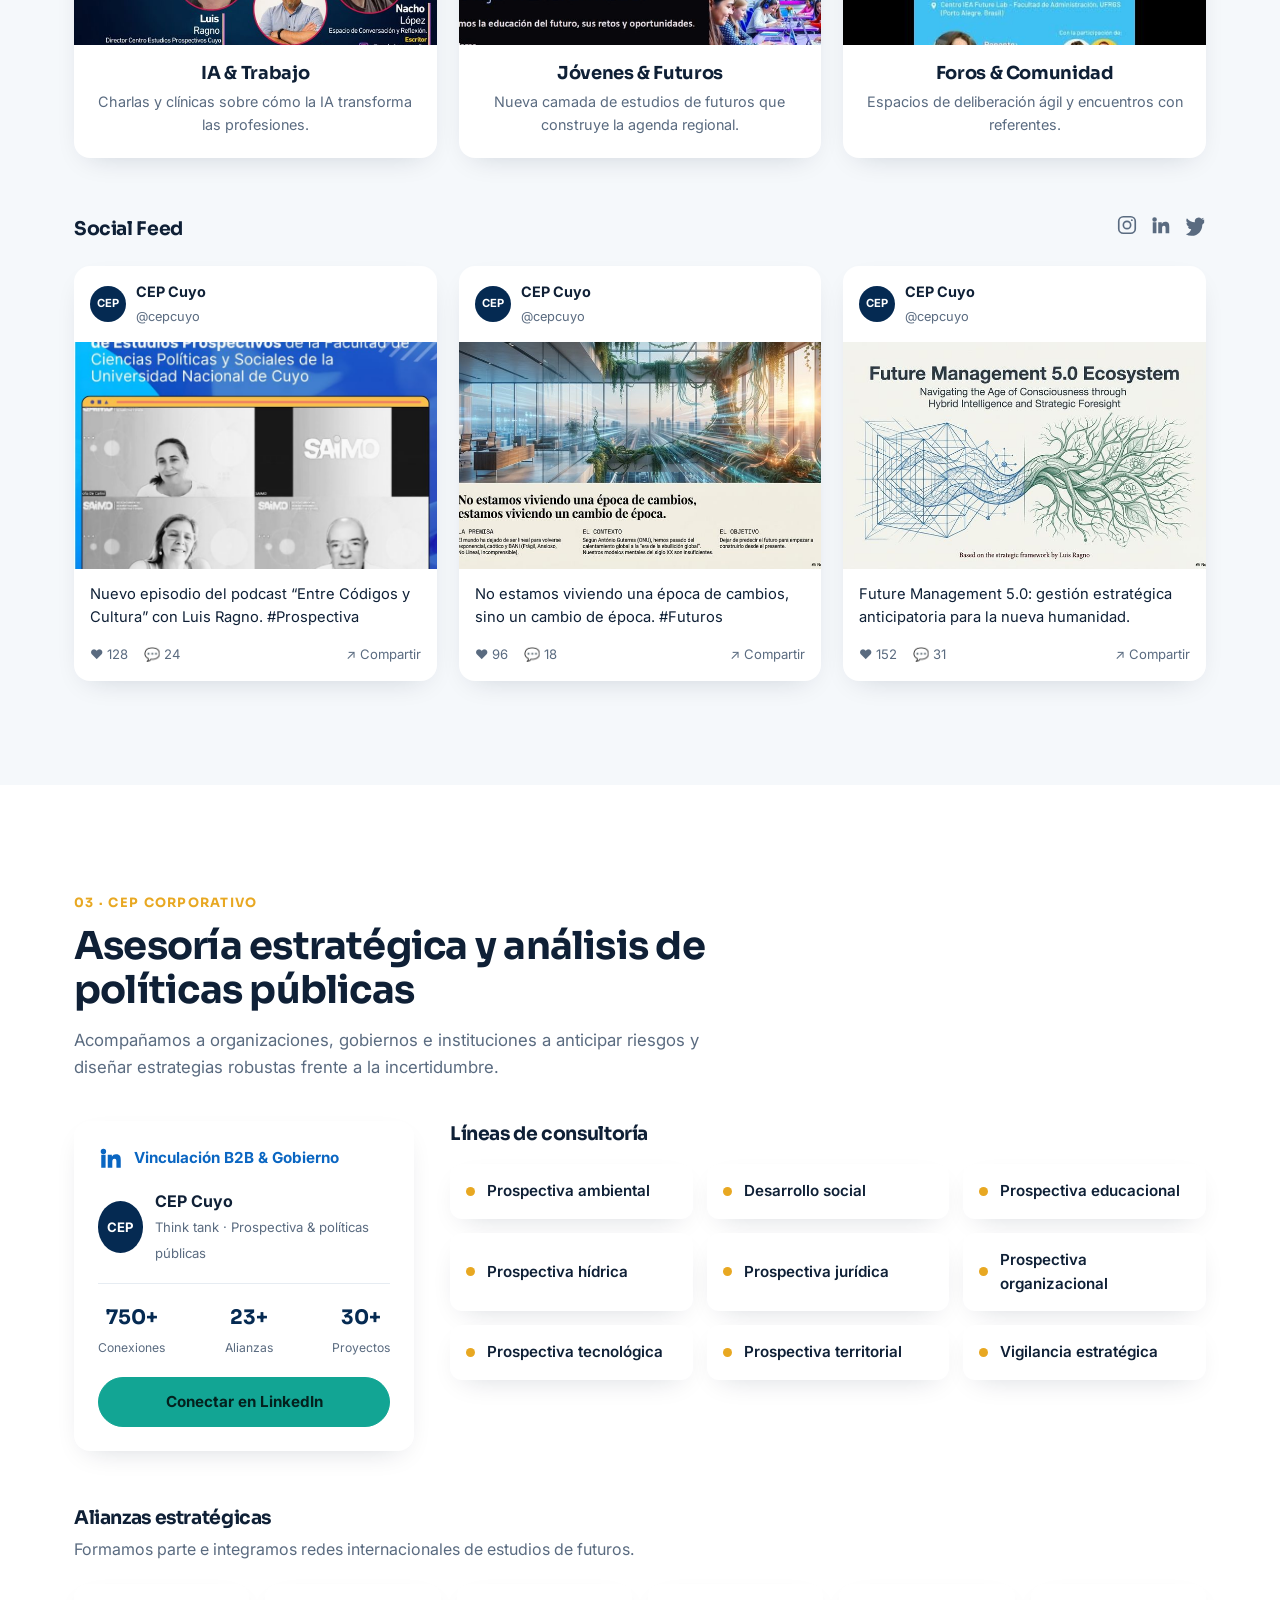
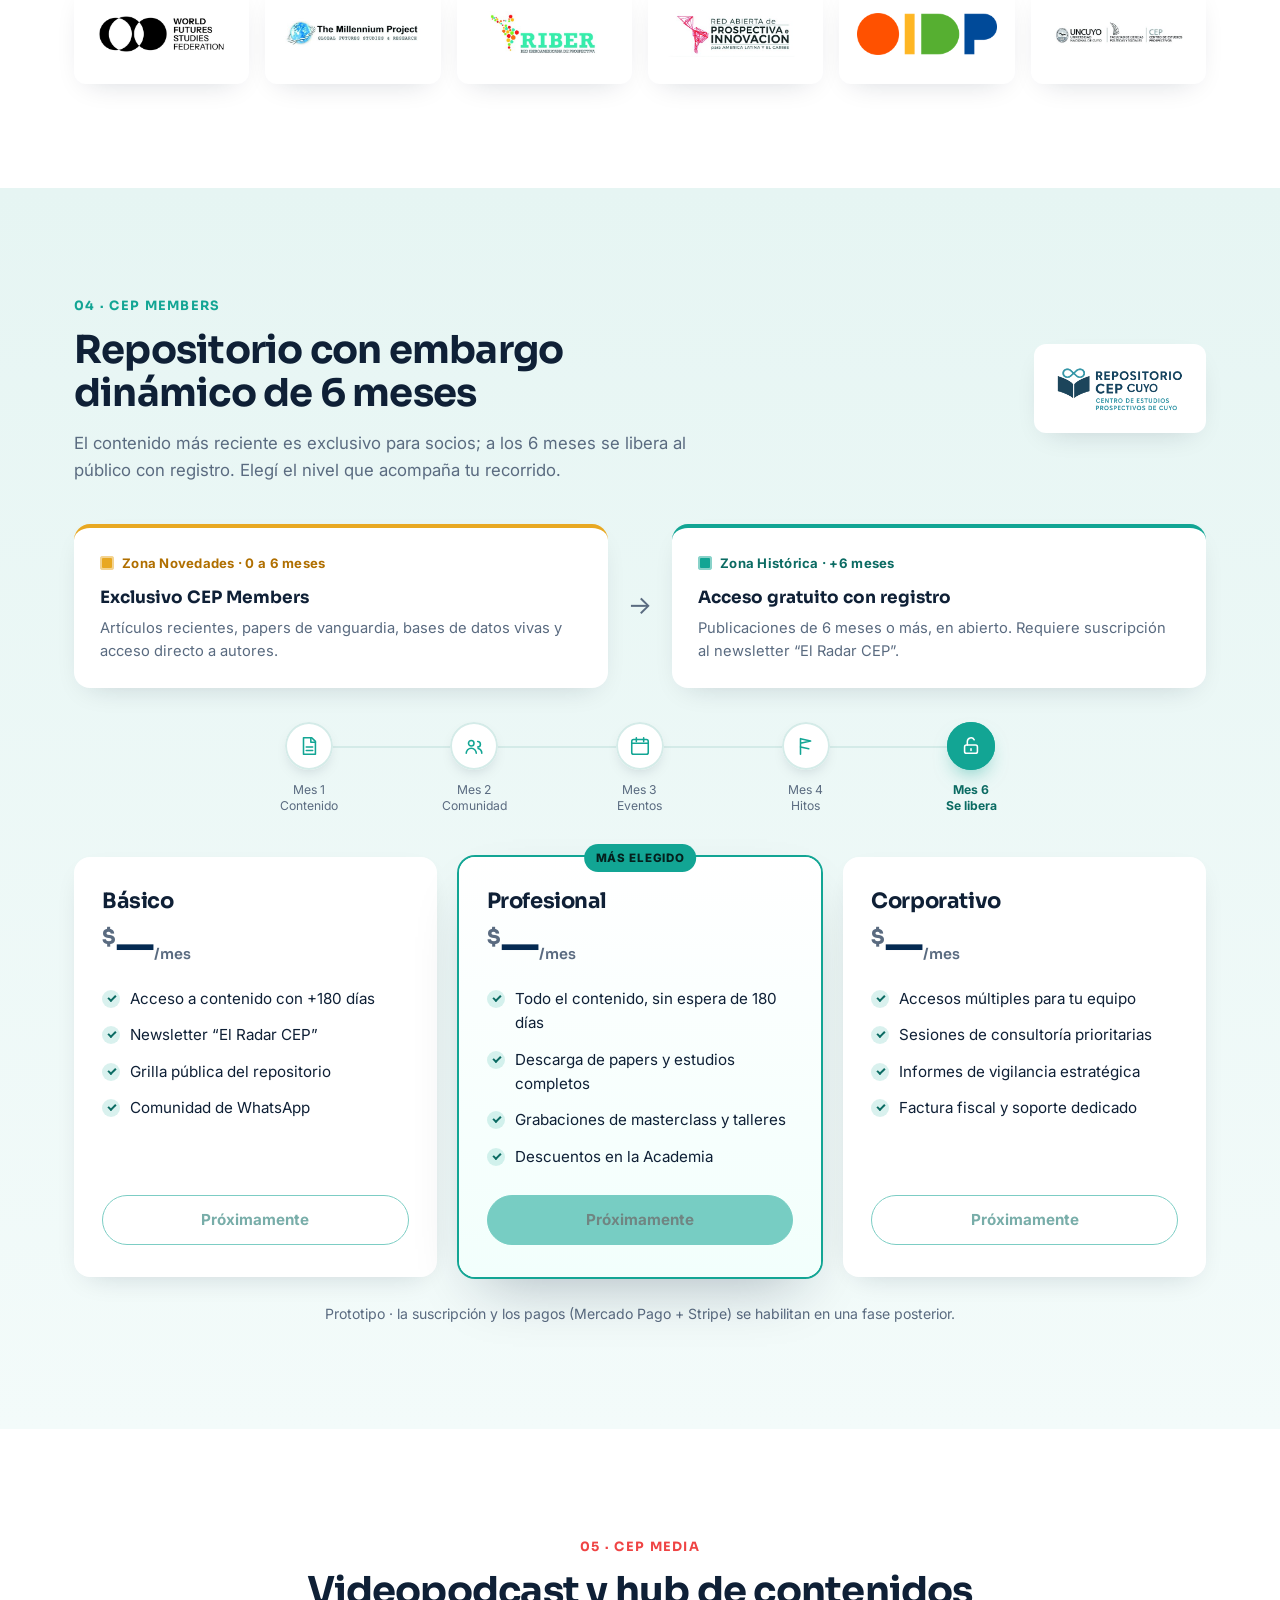
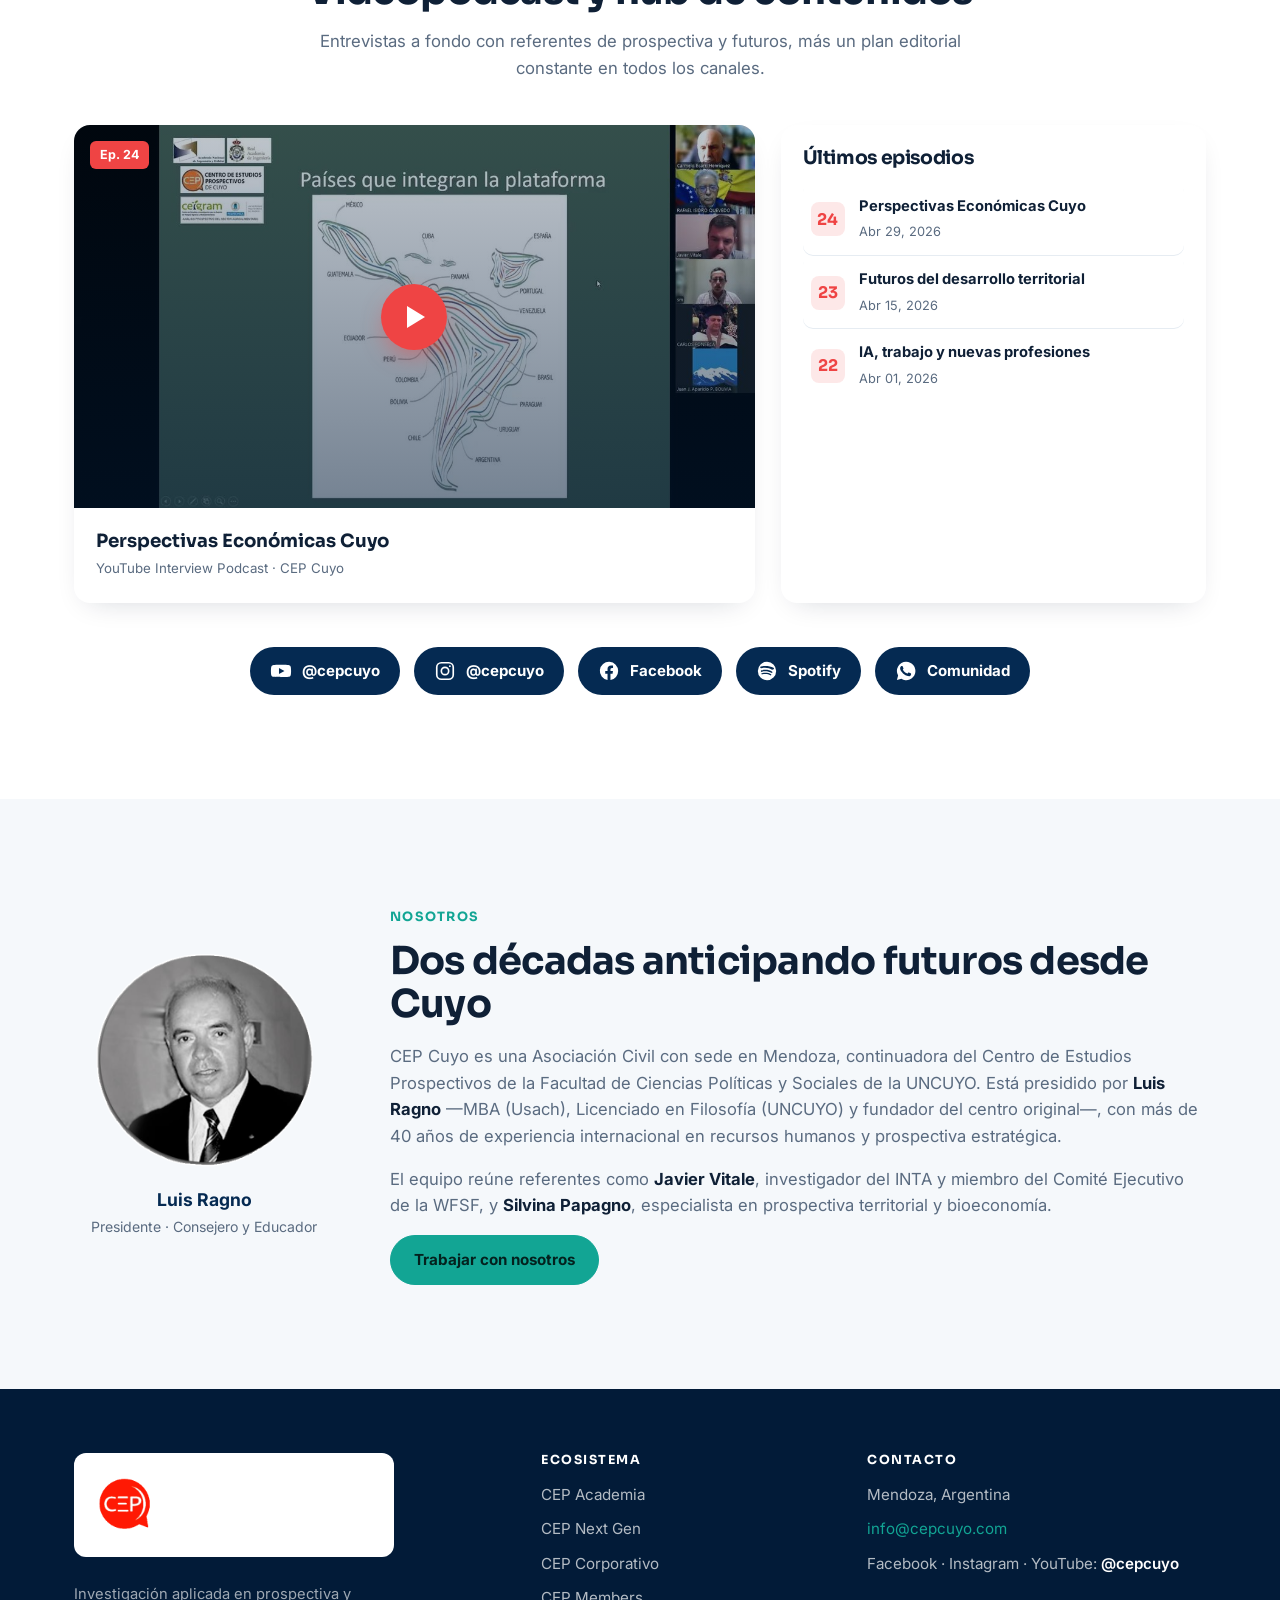
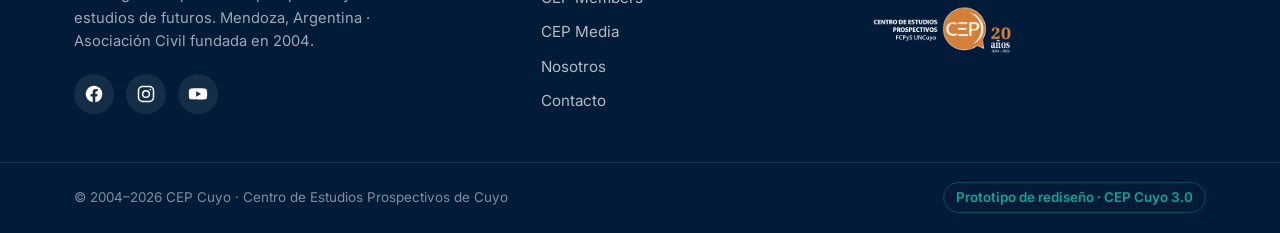
==== commit 87dea747: "Sitio multipagina completo: 7 paginas dedicadas + recursos visuales - Nuevas paginas: academia, next" ====
--- a/index.html
+++ b/index.html
@@ -25,17 +25,18 @@
       </a>
 
       <nav class="main-nav" id="mainNav" aria-label="Navegación principal">
-        <a href="#academia">Academia</a>
-        <a href="#nextgen">Next Gen</a>
-        <a href="#corporativo">Corporativo</a>
-        <a href="#members">Members</a>
-        <a href="#media">Media</a>
-        <a href="#members" class="btn btn-teal nav-cta">Sumate como Member</a>
+        <a href="academia.html">Academia</a>
+        <a href="next-gen.html">Next Gen</a>
+        <a href="corporativo.html">Corporativo</a>
+        <a href="members.html">Members</a>
+        <a href="media.html">Media</a>
+        <a href="nosotros.html">Nosotros</a>
+        <a href="contacto.html">Contacto</a>
+        <a href="members.html" class="btn btn-teal nav-cta">Sumate como Member</a>
       </nav>
 
       <div class="header-actions">
-        <a href="#members" class="btn btn-ghost-light header-login">Ingresar</a>
-        <a href="#members" class="btn btn-teal header-cta">Sumate como Member</a>
+        <a href="members.html" class="btn btn-teal header-cta">Sumate como Member</a>
       </div>
 
       <button class="nav-toggle" id="navToggle" aria-label="Abrir menú" aria-expanded="false">
@@ -564,11 +565,13 @@
 
       <nav class="footer-nav" aria-label="Secciones">
         <h4>Ecosistema</h4>
-        <a href="#academia">CEP Academia</a>
-        <a href="#nextgen">CEP Next Gen</a>
-        <a href="#corporativo">CEP Corporativo</a>
-        <a href="#members">CEP Members</a>
-        <a href="#media">CEP Media</a>
+        <a href="academia.html">CEP Academia</a>
+        <a href="next-gen.html">CEP Next Gen</a>
+        <a href="corporativo.html">CEP Corporativo</a>
+        <a href="members.html">CEP Members</a>
+        <a href="media.html">CEP Media</a>
+        <a href="nosotros.html">Nosotros</a>
+        <a href="contacto.html">Contacto</a>
       </nav>
 
       <div class="footer-contact">
@@ -588,47 +591,6 @@
     </div>
   </footer>
 
-  <script>
-    // Menú mobile
-    var toggle = document.getElementById('navToggle');
-    var nav = document.getElementById('mainNav');
-    toggle.addEventListener('click', function () {
-      var open = nav.classList.toggle('open');
-      toggle.classList.toggle('active', open);
-      toggle.setAttribute('aria-expanded', open ? 'true' : 'false');
-    });
-    nav.querySelectorAll('a').forEach(function (a) {
-      a.addEventListener('click', function () {
-        nav.classList.remove('open');
-        toggle.classList.remove('active');
-        toggle.setAttribute('aria-expanded', 'false');
-      });
-    });
-
-    // Sombra del header al hacer scroll
-    var header = document.querySelector('.site-header');
-    window.addEventListener('scroll', function () {
-      header.classList.toggle('scrolled', window.scrollY > 12);
-    });
-
-    // Tabs de Academia
-    var tabs = document.querySelectorAll('#academiaTabs .tab');
-    var panels = document.querySelectorAll('#academia .tab-panel');
-    tabs.forEach(function (tab) {
-      tab.addEventListener('click', function () {
-        var name = tab.getAttribute('data-tab');
-        tabs.forEach(function (t) {
-          var active = t === tab;
-          t.classList.toggle('is-active', active);
-          t.setAttribute('aria-selected', active ? 'true' : 'false');
-        });
-        panels.forEach(function (p) {
-          var match = p.getAttribute('data-panel') === name;
-          p.classList.toggle('is-active', match);
-          p.hidden = !match;
-        });
-      });
-    });
-  </script>
+  <script src="assets/js/main.js"></script>
 </body>
 </html>
--- a/style.css
+++ b/style.css
@@ -105,7 +105,7 @@
 .main-nav { display: flex; align-items: center; gap: 4px; }
 .main-nav > a {
   color: rgba(255,255,255,.82); font-size: .93rem; font-weight: 600;
-  padding: .5em .85em; border-radius: 8px; position: relative;
+  padding: .5em .8em; border-radius: 8px; position: relative; white-space: nowrap;
   transition: color .2s var(--ease);
 }
 .main-nav > a:not(.nav-cta)::after {
@@ -507,3 +507,135 @@
   .hero-stats { gap: 14px 8px; }
   .tab { flex: 1 1 100%; }
 }
+
+/* =========================================================
+   PÁGINAS INTERIORES (multipágina)
+   ========================================================= */
+
+/* ---- Nav: estado activo ---- */
+.main-nav > a.active { color: #fff; }
+.main-nav > a.active:not(.nav-cta)::after { transform: scaleX(1); }
+
+/* ---- Page hero (banner con foto + duotono por sección) ---- */
+.page-hero {
+  position: relative; overflow: hidden; color: #fff; text-align: center;
+  background: var(--navy-deep);
+  padding: clamp(112px, 14vw, 168px) 0 clamp(56px, 8vw, 88px);
+}
+.page-hero-photo { position: absolute; inset: 0; background-size: cover; background-position: center; transform: scale(1.06); z-index: 0; }
+.page-hero-scrim {
+  position: absolute; inset: 0; z-index: 1;
+  background: linear-gradient(180deg, rgba(2,27,56,.80) 0%, rgba(2,38,74,.70) 55%, rgba(2,27,56,.90) 100%);
+}
+.page-hero::before {
+  content: ""; position: absolute; inset: 0; z-index: 2; pointer-events: none;
+  background: radial-gradient(720px 340px at 78% -12%, var(--accent), transparent 60%);
+  opacity: .30;
+}
+.page-hero-inner { position: relative; z-index: 3; max-width: 820px; margin: 0 auto; }
+.breadcrumb { font-size: .84rem; color: rgba(255,255,255,.72); margin-bottom: 18px; letter-spacing: .02em; }
+.breadcrumb a { color: rgba(255,255,255,.72); }
+.breadcrumb a:hover { color: #fff; }
+.breadcrumb span { margin: 0 8px; opacity: .6; }
+.page-kicker {
+  display: inline-block; font-family: var(--font-head); font-size: .8rem; font-weight: 700;
+  letter-spacing: .14em; text-transform: uppercase; color: #fff;
+  background: rgba(255,255,255,.14); border: 1px solid rgba(255,255,255,.28);
+  padding: .42em 1em; border-radius: 999px; margin-bottom: 20px;
+}
+.page-hero h1 { font-size: clamp(2rem, 4.6vw, 3.3rem); font-weight: 800; letter-spacing: -.02em; color: #fff; text-shadow: 0 2px 20px rgba(0,0,0,.3); }
+.page-hero p { margin: 18px auto 0; max-width: 620px; font-size: clamp(1.02rem, 1.5vw, 1.18rem); color: rgba(255,255,255,.9); }
+.page-hero-actions { display: flex; flex-wrap: wrap; justify-content: center; gap: 14px; margin-top: 30px; }
+
+/* ---- Split: imagen + texto ---- */
+.split { display: grid; grid-template-columns: 1fr 1fr; gap: 56px; align-items: center; }
+.split.reverse .split-media { order: 2; }
+.split-media { border-radius: var(--radius-lg); overflow: hidden; box-shadow: var(--shadow-lg); aspect-ratio: 4/3; }
+.split-media img { width: 100%; height: 100%; object-fit: cover; }
+.split-text h2 { margin-bottom: 16px; }
+.split-text p { color: var(--muted); font-size: 1.05rem; margin-bottom: 16px; }
+.split-text p strong { color: var(--ink); }
+
+/* ---- Lista con checks ---- */
+.feature-list { list-style: none; padding: 0; margin: 0 0 24px; display: grid; gap: 14px; }
+.feature-list li { position: relative; padding-left: 34px; color: var(--ink); font-size: 1rem; }
+.feature-list li::before {
+  content: ""; position: absolute; left: 0; top: 1px; width: 22px; height: 22px; border-radius: 50%;
+  background: var(--accent-soft);
+}
+.feature-list li::after {
+  content: ""; position: absolute; left: 7px; top: 7px; width: 7px; height: 4px;
+  border-left: 2px solid var(--accent); border-bottom: 2px solid var(--accent); transform: rotate(-45deg);
+}
+
+/* ---- Banda de estadísticas ---- */
+.stats-band { display: grid; grid-template-columns: repeat(4, 1fr); gap: 24px; text-align: center; }
+.stat-box { background: #fff; border-radius: var(--radius); padding: 30px 20px; box-shadow: var(--shadow); }
+.stat-box strong { display: block; font-family: var(--font-head); font-size: 2.4rem; font-weight: 800; color: var(--accent); line-height: 1; }
+.stat-box span { display: block; margin-top: 8px; color: var(--muted); font-size: .9rem; }
+
+/* ---- Feature cards con número ---- */
+.step-card { position: relative; background: #fff; border-radius: var(--radius); padding: 30px 26px 26px; box-shadow: var(--shadow); transition: transform .28s var(--ease), box-shadow .28s var(--ease); }
+.step-card:hover { transform: translateY(-5px); box-shadow: var(--shadow-lg); }
+.step-num { display: inline-flex; align-items: center; justify-content: center; width: 44px; height: 44px; border-radius: 12px; background: var(--accent-soft); color: var(--accent); font-family: var(--font-head); font-weight: 800; font-size: 1.1rem; margin-bottom: 16px; }
+.step-card h3 { font-size: 1.14rem; margin-bottom: 8px; }
+.step-card p { color: var(--muted); font-size: .95rem; }
+
+/* ---- CTA band (cierre de página) ---- */
+.cta-band { position: relative; overflow: hidden; background: linear-gradient(135deg, var(--navy-deep) 0%, var(--navy-hero) 60%, var(--navy-2) 100%); color: #fff; text-align: center; padding: clamp(56px, 8vw, 88px) 0; }
+.cta-band::before { content: ""; position: absolute; inset: 0; background: radial-gradient(600px 300px at 50% 0%, rgba(18,165,148,.28), transparent 60%); }
+.cta-band-inner { position: relative; max-width: 660px; margin: 0 auto; }
+.cta-band h2 { color: #fff; font-size: clamp(1.7rem, 3.2vw, 2.4rem); }
+.cta-band p { margin: 16px auto 28px; color: rgba(255,255,255,.85); max-width: 520px; }
+.cta-actions { display: flex; flex-wrap: wrap; justify-content: center; gap: 14px; }
+
+/* ---- Prosa / intro ---- */
+.lead-in { max-width: 720px; margin: 0 auto 44px; text-align: center; color: var(--muted); font-size: 1.1rem; }
+
+/* ---- Contacto ---- */
+.contact-grid { display: grid; grid-template-columns: 1fr 1fr; gap: 44px; align-items: start; }
+.contact-info { display: grid; gap: 18px; }
+.contact-item { display: flex; gap: 14px; align-items: flex-start; }
+.contact-item .ci-ic { flex-shrink: 0; width: 46px; height: 46px; border-radius: 12px; background: var(--accent-soft); color: var(--accent); display: flex; align-items: center; justify-content: center; }
+.contact-item .ci-ic svg { width: 22px; height: 22px; }
+.contact-item strong { display: block; font-size: 1rem; }
+.contact-item span, .contact-item a { color: var(--muted); font-size: .95rem; }
+.contact-item a:hover { color: var(--accent); }
+.form-card { background: #fff; border-radius: var(--radius); box-shadow: var(--shadow); padding: 30px; }
+.form-row { display: grid; gap: 6px; margin-bottom: 16px; }
+.form-row label { font-size: .85rem; font-weight: 600; color: var(--ink); }
+.form-row input, .form-row textarea {
+  font: inherit; padding: 12px 14px; border-radius: var(--radius-sm); border: 1.5px solid var(--line);
+  background: var(--bg-soft); color: var(--ink); transition: border-color .2s var(--ease), background .2s var(--ease);
+}
+.form-row input:focus, .form-row textarea:focus { outline: none; border-color: var(--accent); background: #fff; }
+.form-row textarea { resize: vertical; min-height: 120px; }
+
+/* ---- Scroll reveal ---- */
+.reveal { opacity: 0; transform: translateY(22px); transition: opacity .6s var(--ease), transform .6s var(--ease); }
+.reveal.in { opacity: 1; transform: none; }
+@media (prefers-reduced-motion: reduce) { .reveal { opacity: 1; transform: none; transition: none; } }
+
+/* ---- Responsive páginas ---- */
+@media (max-width: 900px) {
+  .split { grid-template-columns: 1fr; gap: 30px; }
+  .split.reverse .split-media { order: 0; }
+  .stats-band { grid-template-columns: repeat(2, 1fr); }
+  .contact-grid { grid-template-columns: 1fr; gap: 32px; }
+}
+@media (max-width: 560px) {
+  .stats-band { grid-template-columns: repeat(2, 1fr); gap: 14px; }
+  .stat-box strong { font-size: 2rem; }
+}
+
+/* ---- Equipo (Nosotros) ---- */
+.team-grid { gap: 24px; }
+.team-card { background: #fff; border-radius: var(--radius); box-shadow: var(--shadow); padding: 26px 22px; text-align: center; transition: transform .28s var(--ease), box-shadow .28s var(--ease); }
+.team-card:hover { transform: translateY(-5px); box-shadow: var(--shadow-lg); }
+.team-photo { width: 108px; height: 108px; border-radius: 50%; overflow: hidden; margin: 0 auto 16px; background: var(--accent-soft); display: flex; align-items: center; justify-content: center; }
+.team-photo img { width: 100%; height: 100%; object-fit: cover; }
+.team-initials { font-family: var(--font-head); font-weight: 800; font-size: 1.6rem; color: var(--accent); }
+.team-card strong { display: block; font-size: 1.08rem; color: var(--navy); }
+.team-card span { display: block; margin-top: 4px; color: var(--muted); font-size: .88rem; }
+@media (max-width: 760px) { .team-grid { grid-template-columns: repeat(2, 1fr) !important; } }
+@media (max-width: 480px) { .team-grid { grid-template-columns: 1fr !important; } }
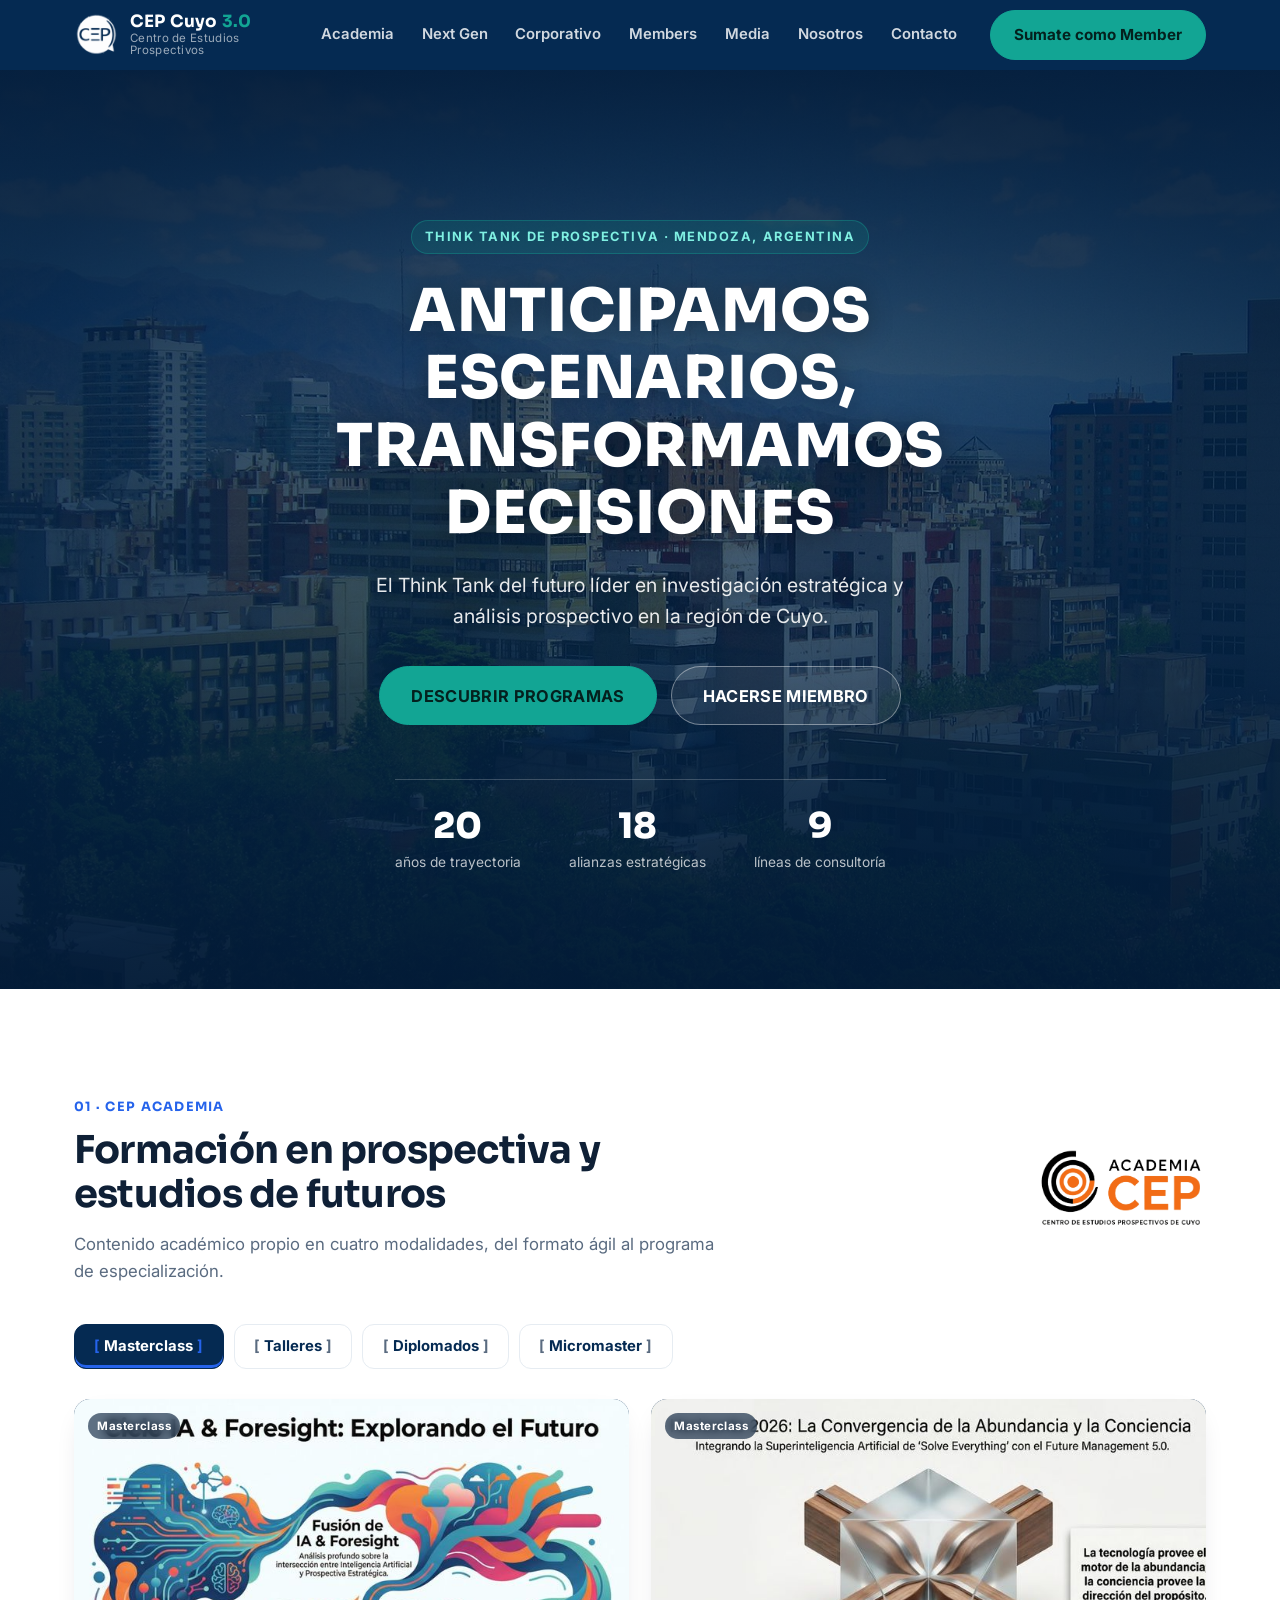
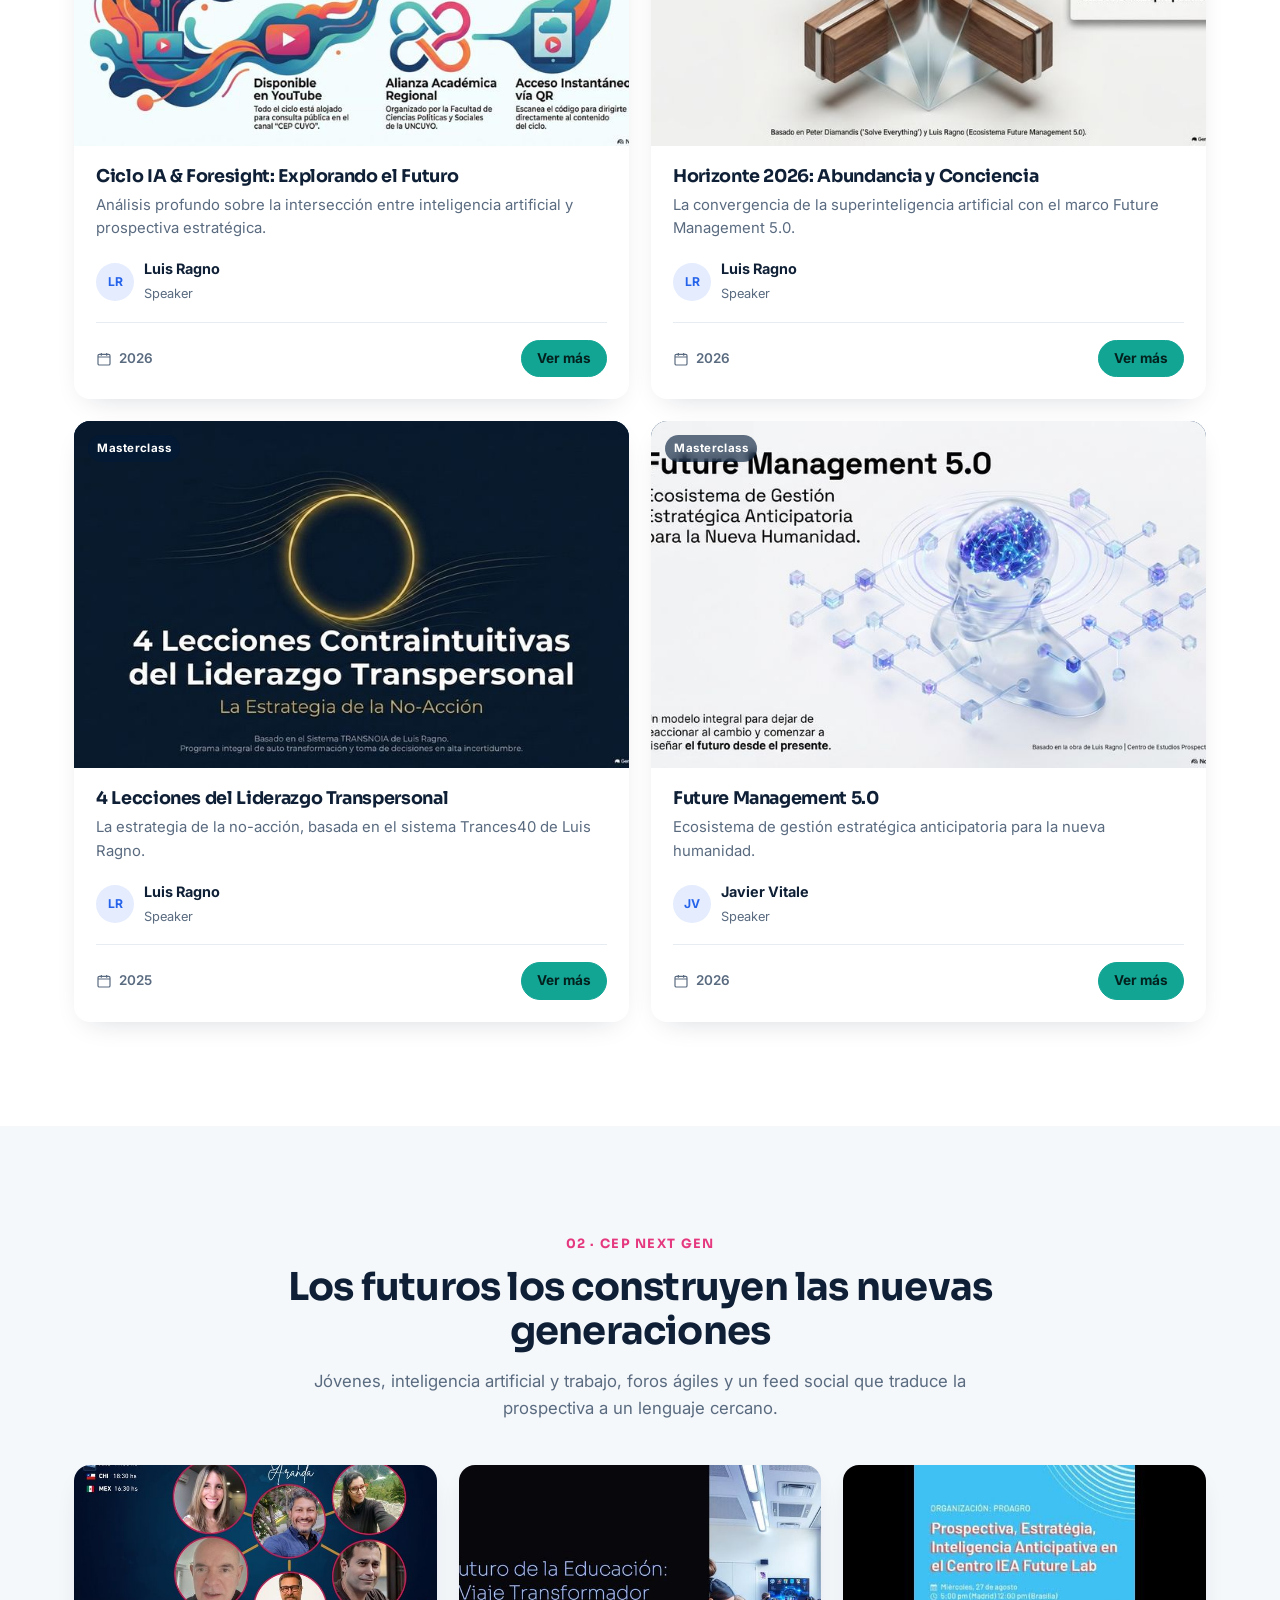
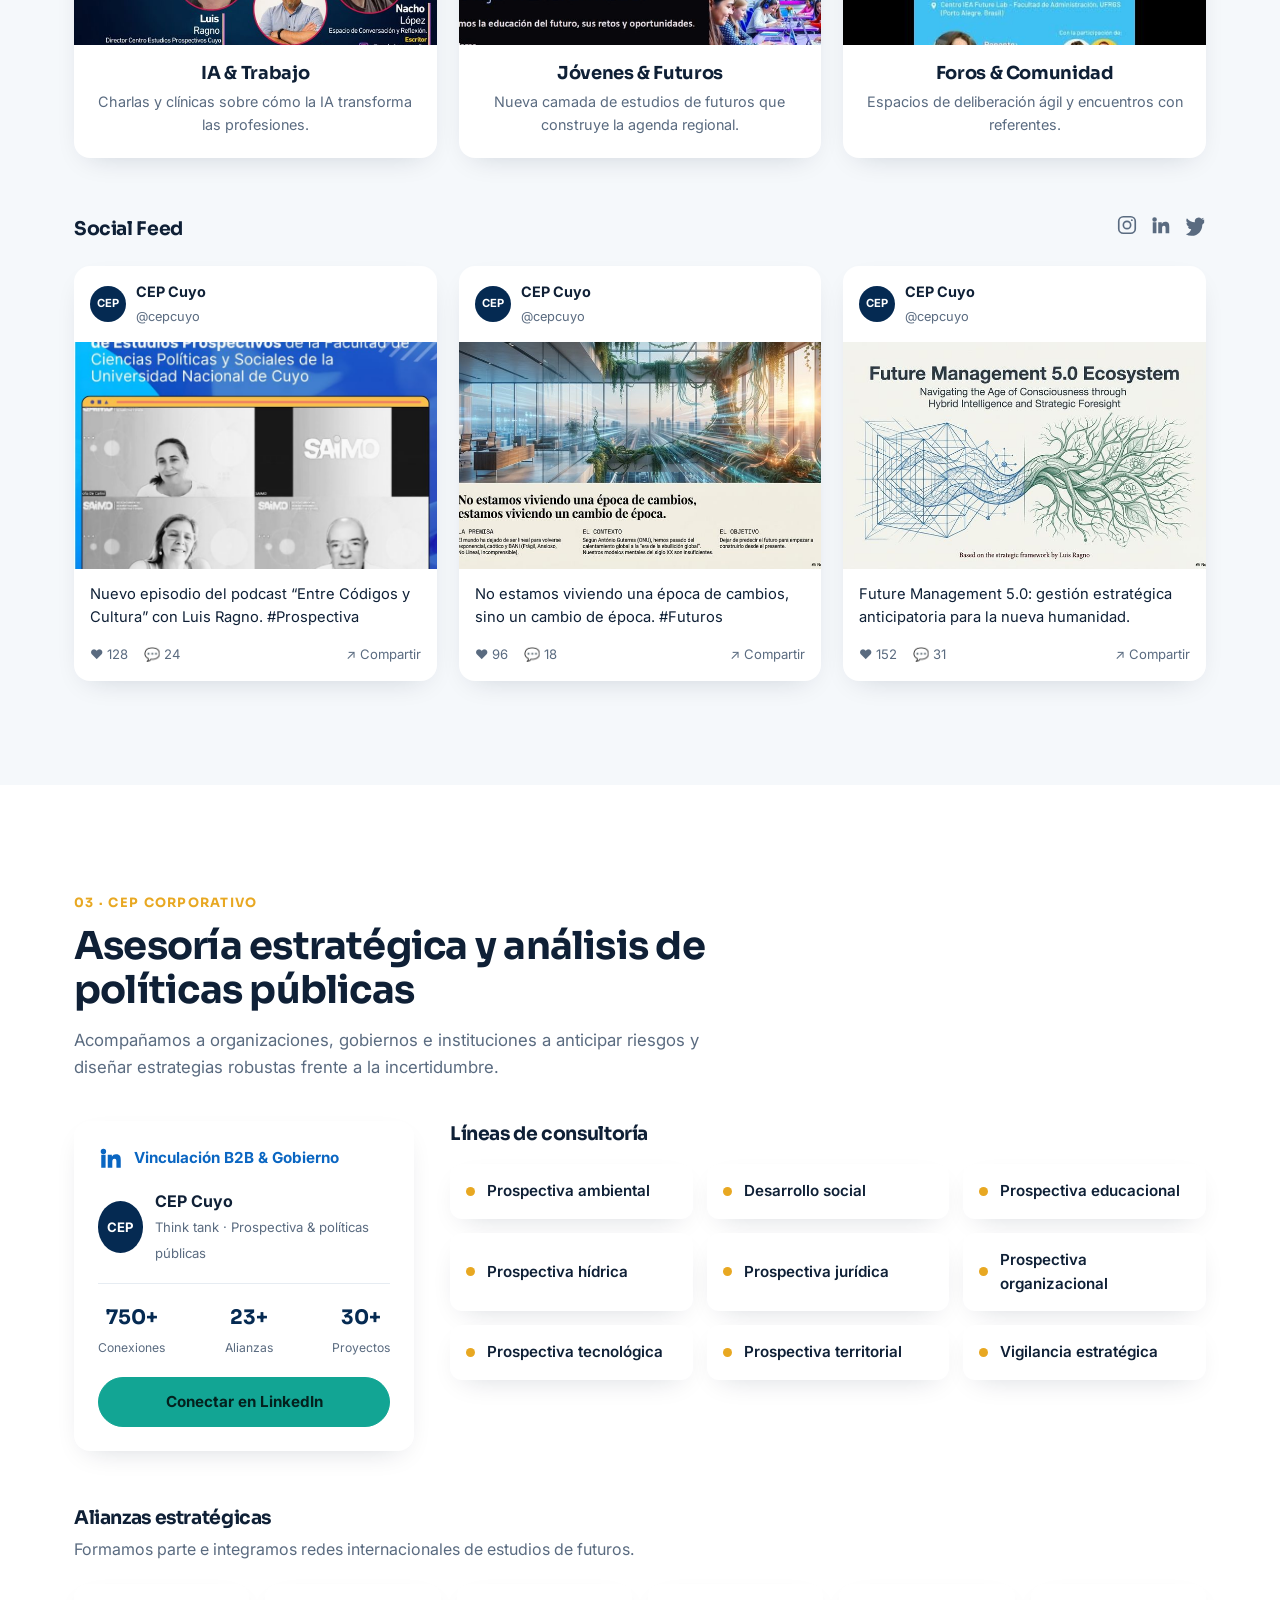
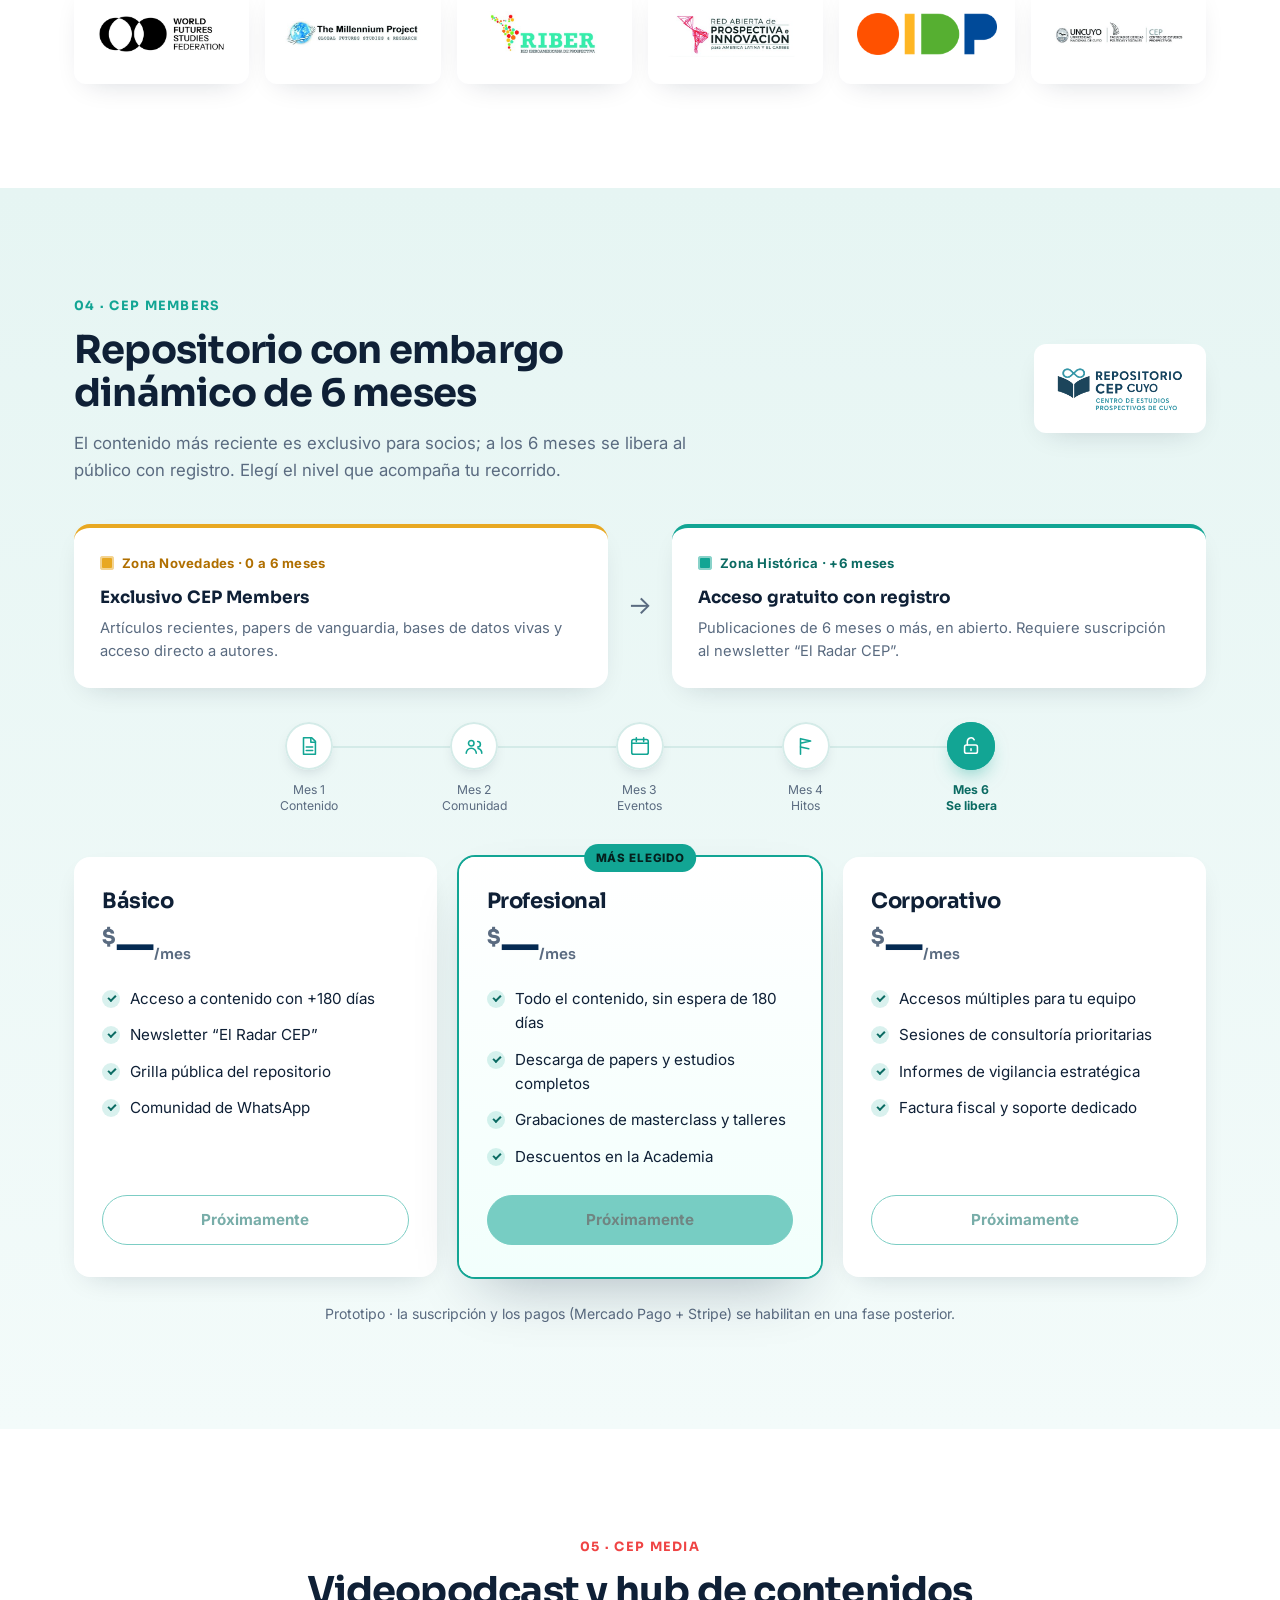
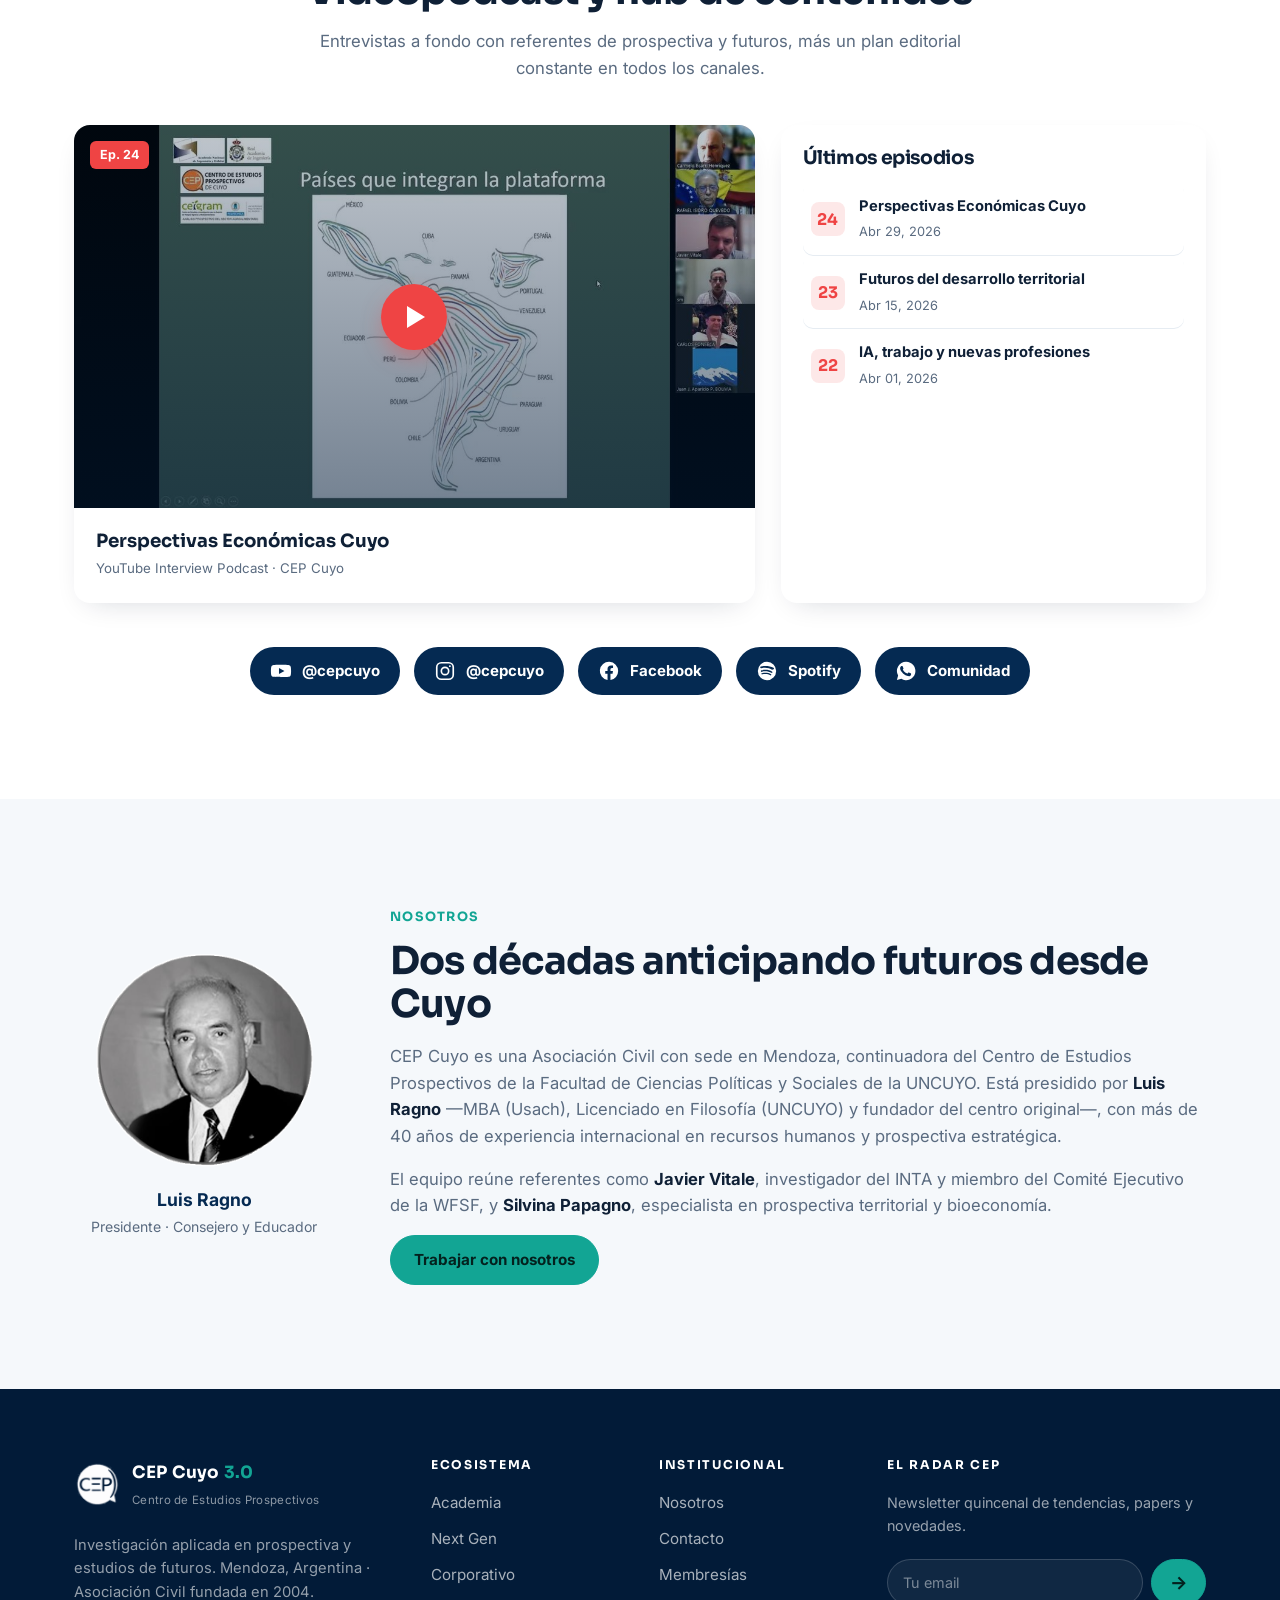
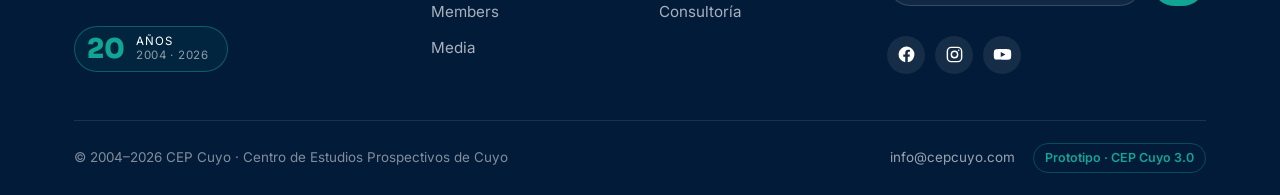
==== commit 651eb7d6: "Footer profesional en todas las paginas + fix de contraste - Reemplaza el badge "20 anos" (texto osc" ====
--- a/index.html
+++ b/index.html
@@ -550,43 +550,55 @@
 
   <!-- ===================== FOOTER ===================== -->
   <footer class="site-footer">
-    <div class="container footer-inner">
-      <div class="footer-brand">
-        <div class="footer-membrete">
-          <img src="assets/img/membrete-cep-completo.png" alt="Centro de Estudios Prospectivos de Cuyo" />
-        </div>
-        <p>Investigación aplicada en prospectiva y estudios de futuros. Mendoza, Argentina · Asociación Civil fundada en 2004.</p>
-        <div class="footer-social">
-          <a href="https://facebook.com/cepcuyo" target="_blank" rel="noopener" aria-label="Facebook"><svg viewBox="0 0 24 24" fill="currentColor"><path d="M22 12a10 10 0 10-11.6 9.9v-7H7.9V12h2.5V9.8c0-2.5 1.5-3.9 3.8-3.9 1.1 0 2.2.2 2.2.2v2.5h-1.2c-1.2 0-1.6.8-1.6 1.6V12h2.7l-.4 2.9h-2.3v7A10 10 0 0022 12z"/></svg></a>
-          <a href="https://instagram.com/cepcuyo" target="_blank" rel="noopener" aria-label="Instagram"><svg viewBox="0 0 24 24" fill="none" stroke="currentColor" stroke-width="1.8"><rect x="3" y="3" width="18" height="18" rx="5"/><circle cx="12" cy="12" r="4"/><circle cx="17.3" cy="6.7" r="1" fill="currentColor" stroke="none"/></svg></a>
-          <a href="https://youtube.com/@cepcuyo" target="_blank" rel="noopener" aria-label="YouTube"><svg viewBox="0 0 24 24" fill="currentColor"><path d="M23 12s0-3.2-.4-4.7a2.5 2.5 0 00-1.7-1.7C19.3 5.2 12 5.2 12 5.2s-7.3 0-8.9.4A2.5 2.5 0 001.4 7.3C1 8.8 1 12 1 12s0 3.2.4 4.7a2.5 2.5 0 001.7 1.7c1.6.4 8.9.4 8.9.4s7.3 0 8.9-.4a2.5 2.5 0 001.7-1.7C23 15.2 23 12 23 12zM9.8 15.3V8.7l6 3.3-6 3.3z"/></svg></a>
-        </div>
-      </div>
-
-      <nav class="footer-nav" aria-label="Secciones">
-        <h4>Ecosistema</h4>
-        <a href="academia.html">CEP Academia</a>
-        <a href="next-gen.html">CEP Next Gen</a>
-        <a href="corporativo.html">CEP Corporativo</a>
-        <a href="members.html">CEP Members</a>
-        <a href="media.html">CEP Media</a>
-        <a href="nosotros.html">Nosotros</a>
-        <a href="contacto.html">Contacto</a>
-      </nav>
-
-      <div class="footer-contact">
-        <h4>Contacto</h4>
-        <p>Mendoza, Argentina</p>
-        <p><a href="mailto:info@cepcuyo.com">info@cepcuyo.com</a></p>
-        <p>Facebook · Instagram · YouTube: <span>@cepcuyo</span></p>
-        <img src="assets/img/badge-cep-20-anos.png" alt="20 años · 2004–2024" class="footer-badge" />
-      </div>
-    </div>
-
-    <div class="footer-bottom">
-      <div class="container">
+    <div class="container">
+      <div class="footer-top">
+        <div class="footer-brand">
+          <a href="index.html" class="footer-logo">
+            <img src="assets/img/logo-cep-blanco.png" alt="CEP Cuyo" />
+            <span class="footer-logo-text"><strong>CEP Cuyo <em>3.0</em></strong><small>Centro de Estudios Prospectivos</small></span>
+          </a>
+          <p class="footer-desc">Investigación aplicada en prospectiva y estudios de futuros. Mendoza, Argentina · Asociación Civil fundada en 2004.</p>
+          <div class="footer-seal">
+            <span class="seal-num">20</span>
+            <span class="seal-txt">Años<em>2004 · 2026</em></span>
+          </div>
+        </div>
+        <nav class="footer-col" aria-label="Ecosistema">
+          <h4>Ecosistema</h4>
+          <a href="academia.html">Academia</a>
+          <a href="next-gen.html">Next Gen</a>
+          <a href="corporativo.html">Corporativo</a>
+          <a href="members.html">Members</a>
+          <a href="media.html">Media</a>
+        </nav>
+        <nav class="footer-col" aria-label="Institucional">
+          <h4>Institucional</h4>
+          <a href="nosotros.html">Nosotros</a>
+          <a href="contacto.html">Contacto</a>
+          <a href="members.html">Membresías</a>
+          <a href="corporativo.html">Consultoría</a>
+        </nav>
+        <div class="footer-col footer-connect">
+          <h4>El Radar CEP</h4>
+          <p>Newsletter quincenal de tendencias, papers y novedades.</p>
+          <form class="footer-form" id="newsletterForm">
+            <input type="email" placeholder="Tu email" aria-label="Tu email" required />
+            <button type="submit" class="btn btn-teal" aria-label="Suscribirse">&#8594;</button>
+          </form>
+          <p id="newsletterNote" class="footer-note" hidden>¡Gracias! Te sumamos a la lista (demo).</p>
+          <div class="footer-social">
+            <a href="https://facebook.com/cepcuyo" target="_blank" rel="noopener" aria-label="Facebook"><svg viewBox="0 0 24 24" fill="currentColor"><path d="M22 12a10 10 0 10-11.6 9.9v-7H7.9V12h2.5V9.8c0-2.5 1.5-3.9 3.8-3.9 1.1 0 2.2.2 2.2.2v2.5h-1.2c-1.2 0-1.6.8-1.6 1.6V12h2.7l-.4 2.9h-2.3v7A10 10 0 0022 12z"/></svg></a>
+            <a href="https://instagram.com/cepcuyo" target="_blank" rel="noopener" aria-label="Instagram"><svg viewBox="0 0 24 24" fill="none" stroke="currentColor" stroke-width="1.8"><rect x="3" y="3" width="18" height="18" rx="5"/><circle cx="12" cy="12" r="4"/><circle cx="17.3" cy="6.7" r="1" fill="currentColor" stroke="none"/></svg></a>
+            <a href="https://youtube.com/@cepcuyo" target="_blank" rel="noopener" aria-label="YouTube"><svg viewBox="0 0 24 24" fill="currentColor"><path d="M23 12s0-3.2-.4-4.7a2.5 2.5 0 00-1.7-1.7C19.3 5.2 12 5.2 12 5.2s-7.3 0-8.9.4A2.5 2.5 0 001.4 7.3C1 8.8 1 12 1 12s0 3.2.4 4.7a2.5 2.5 0 001.7 1.7c1.6.4 8.9.4 8.9.4s7.3 0 8.9-.4a2.5 2.5 0 001.7-1.7C23 15.2 23 12 23 12zM9.8 15.3V8.7l6 3.3-6 3.3z"/></svg></a>
+          </div>
+        </div>
+      </div>
+      <div class="footer-bottom">
         <span>© 2004–2026 CEP Cuyo · Centro de Estudios Prospectivos de Cuyo</span>
-        <span class="proto-tag">Prototipo de rediseño · CEP Cuyo 3.0</span>
+        <div class="footer-bottom-right">
+          <a href="mailto:info@cepcuyo.com">info@cepcuyo.com</a>
+          <span class="proto-tag">Prototipo · CEP Cuyo 3.0</span>
+        </div>
       </div>
     </div>
   </footer>
--- a/style.css
+++ b/style.css
@@ -406,27 +406,51 @@
 /* =========================================================
    FOOTER
    ========================================================= */
-.site-footer { background: var(--navy-deep); color: rgba(255,255,255,.8); }
-.footer-inner { display: grid; grid-template-columns: 1.5fr 1fr 1.2fr; gap: 44px; padding-top: 64px; padding-bottom: 48px; }
-.footer-membrete { background: #fff; border-radius: var(--radius-sm); padding: 14px 16px; display: inline-block; max-width: 320px; }
-.footer-membrete img { width: 100%; }
-.footer-brand > p { margin-top: 18px; font-size: .92rem; color: rgba(255,255,255,.62); max-width: 340px; }
-.footer-social { display: flex; gap: 12px; margin-top: 20px; }
-.footer-social a { width: 40px; height: 40px; border-radius: 50%; display: flex; align-items: center; justify-content: center; background: rgba(255,255,255,.08); color: #fff; transition: background .2s var(--ease), transform .2s var(--ease); }
-.footer-social a svg { width: 20px; height: 20px; }
+.site-footer { background: var(--navy-deep); color: rgba(255,255,255,.72); }
+.footer-top { display: grid; grid-template-columns: 1.7fr 1fr 1fr 1.4fr; gap: 44px; padding: 70px 0 46px; }
+
+/* Marca */
+.footer-logo { display: inline-flex; align-items: center; gap: 12px; }
+.footer-logo img { width: 46px; height: 46px; object-fit: contain; }
+.footer-logo-text strong { display: block; font-family: var(--font-head); color: #fff; font-size: 1.06rem; letter-spacing: .2px; }
+.footer-logo-text strong em { color: var(--teal); font-style: normal; }
+.footer-logo-text small { color: rgba(255,255,255,.55); font-size: .72rem; letter-spacing: .3px; }
+.footer-desc { margin: 18px 0 0; font-size: .92rem; color: rgba(255,255,255,.58); max-width: 320px; }
+
+/* Sello 20 años (CSS, alto contraste) */
+.footer-seal { display: inline-flex; align-items: center; gap: 11px; margin-top: 22px; padding: 8px 18px 8px 12px; border: 1px solid rgba(18,165,148,.45); border-radius: 999px; background: rgba(18,165,148,.08); }
+.footer-seal .seal-num { font-family: var(--font-head); font-weight: 800; font-size: 1.7rem; color: var(--teal); line-height: 1; }
+.footer-seal .seal-txt { font-size: .72rem; line-height: 1.2; color: #fff; text-transform: uppercase; letter-spacing: .1em; }
+.footer-seal .seal-txt em { display: block; color: rgba(255,255,255,.55); font-style: normal; letter-spacing: .06em; }
+
+/* Columnas */
+.footer-col { display: flex; flex-direction: column; gap: 12px; }
+.footer-col h4 { color: #fff; font-family: var(--font-head); font-size: .76rem; letter-spacing: .14em; text-transform: uppercase; margin-bottom: 6px; }
+.footer-col a { color: rgba(255,255,255,.66); font-size: .95rem; width: fit-content; transition: color .2s var(--ease); }
+.footer-col a:hover { color: var(--teal); }
+.footer-connect p { font-size: .9rem; color: rgba(255,255,255,.6); margin: 0 0 4px; }
+
+/* Newsletter */
+.footer-form { display: flex; gap: 8px; margin-top: 6px; }
+.footer-form input { flex: 1; min-width: 0; font: inherit; font-size: .9rem; padding: 11px 15px; border-radius: 999px; border: 1px solid rgba(255,255,255,.16); background: rgba(255,255,255,.06); color: #fff; transition: border-color .2s var(--ease), background .2s var(--ease); }
+.footer-form input::placeholder { color: rgba(255,255,255,.45); }
+.footer-form input:focus { outline: none; border-color: var(--teal); background: rgba(255,255,255,.1); }
+.footer-form .btn { --btn-pad: .5em; padding: 0 18px; font-size: 1.15rem; line-height: 1; }
+.footer-note { font-size: .82rem; color: var(--teal); margin-top: 10px; }
+
+/* Redes */
+.footer-social { display: flex; gap: 10px; margin-top: 18px; }
+.footer-social a { width: 38px; height: 38px; border-radius: 50%; display: flex; align-items: center; justify-content: center; background: rgba(255,255,255,.08); color: #fff; transition: background .2s var(--ease), transform .2s var(--ease); }
+.footer-social a svg { width: 19px; height: 19px; }
 .footer-social a:hover { background: var(--teal-strong); transform: translateY(-3px); }
-.footer-nav, .footer-contact { display: flex; flex-direction: column; gap: 10px; }
-.footer-nav h4, .footer-contact h4 { color: #fff; font-family: var(--font-head); font-size: .78rem; letter-spacing: .12em; text-transform: uppercase; margin-bottom: 6px; }
-.footer-nav a { color: rgba(255,255,255,.7); font-size: .95rem; transition: color .2s var(--ease); width: fit-content; }
-.footer-nav a:hover { color: var(--teal); }
-.footer-contact p { font-size: .95rem; color: rgba(255,255,255,.7); }
-.footer-contact a { color: var(--teal); }
-.footer-contact span { color: #fff; font-weight: 600; }
-.footer-badge { width: 150px; margin-top: 14px; border-radius: 8px; }
-.footer-bottom { box-shadow: inset 0 1px 0 rgba(255,255,255,.10); padding: 20px 0; }
-.footer-bottom .container { display: flex; justify-content: space-between; align-items: center; gap: 16px; flex-wrap: wrap; }
-.footer-bottom span { font-size: .84rem; color: rgba(255,255,255,.5); }
-.proto-tag { color: var(--teal) !important; padding: .3em .9em; font-weight: 600; border: 1px solid rgba(18,165,148,.35); border-radius: 999px; }
+
+/* Barra inferior */
+.footer-bottom { border-top: 1px solid rgba(255,255,255,.1); padding: 22px 0; display: flex; justify-content: space-between; align-items: center; gap: 16px; flex-wrap: wrap; }
+.footer-bottom > span { font-size: .84rem; color: rgba(255,255,255,.5); }
+.footer-bottom-right { display: flex; align-items: center; gap: 18px; flex-wrap: wrap; }
+.footer-bottom-right a { font-size: .84rem; color: rgba(255,255,255,.6); }
+.footer-bottom-right a:hover { color: var(--teal); }
+.proto-tag { color: var(--teal); font-size: .78rem; padding: .32em .9em; font-weight: 600; border: 1px solid rgba(18,165,148,.35); border-radius: 999px; }
 
 /* =========================================================
    RESPONSIVE
@@ -472,6 +496,8 @@
   .about-figure img { width: 190px; }
   .timeline { overflow-x: auto; padding-bottom: 8px; }
   .tl-step { min-width: 84px; }
+  .footer-top { grid-template-columns: 1fr 1fr; gap: 32px 40px; }
+  .footer-brand, .footer-connect { grid-column: 1 / -1; }
 }
 
 /* Teléfono */
@@ -496,8 +522,8 @@
   .social-hub { gap: 12px; }
   .social-btn { flex: 1 1 140px; justify-content: center; }
   .li-stats { padding: 16px 0; }
-  .footer-inner { grid-template-columns: 1fr; gap: 30px; padding-top: 52px; }
-  .footer-bottom .container { flex-direction: column; align-items: flex-start; gap: 10px; }
+  .footer-top { grid-template-columns: 1fr; gap: 30px; padding: 52px 0 36px; }
+  .footer-bottom { flex-direction: column; align-items: flex-start; gap: 12px; }
 }
 
 @media (max-width: 380px) {
